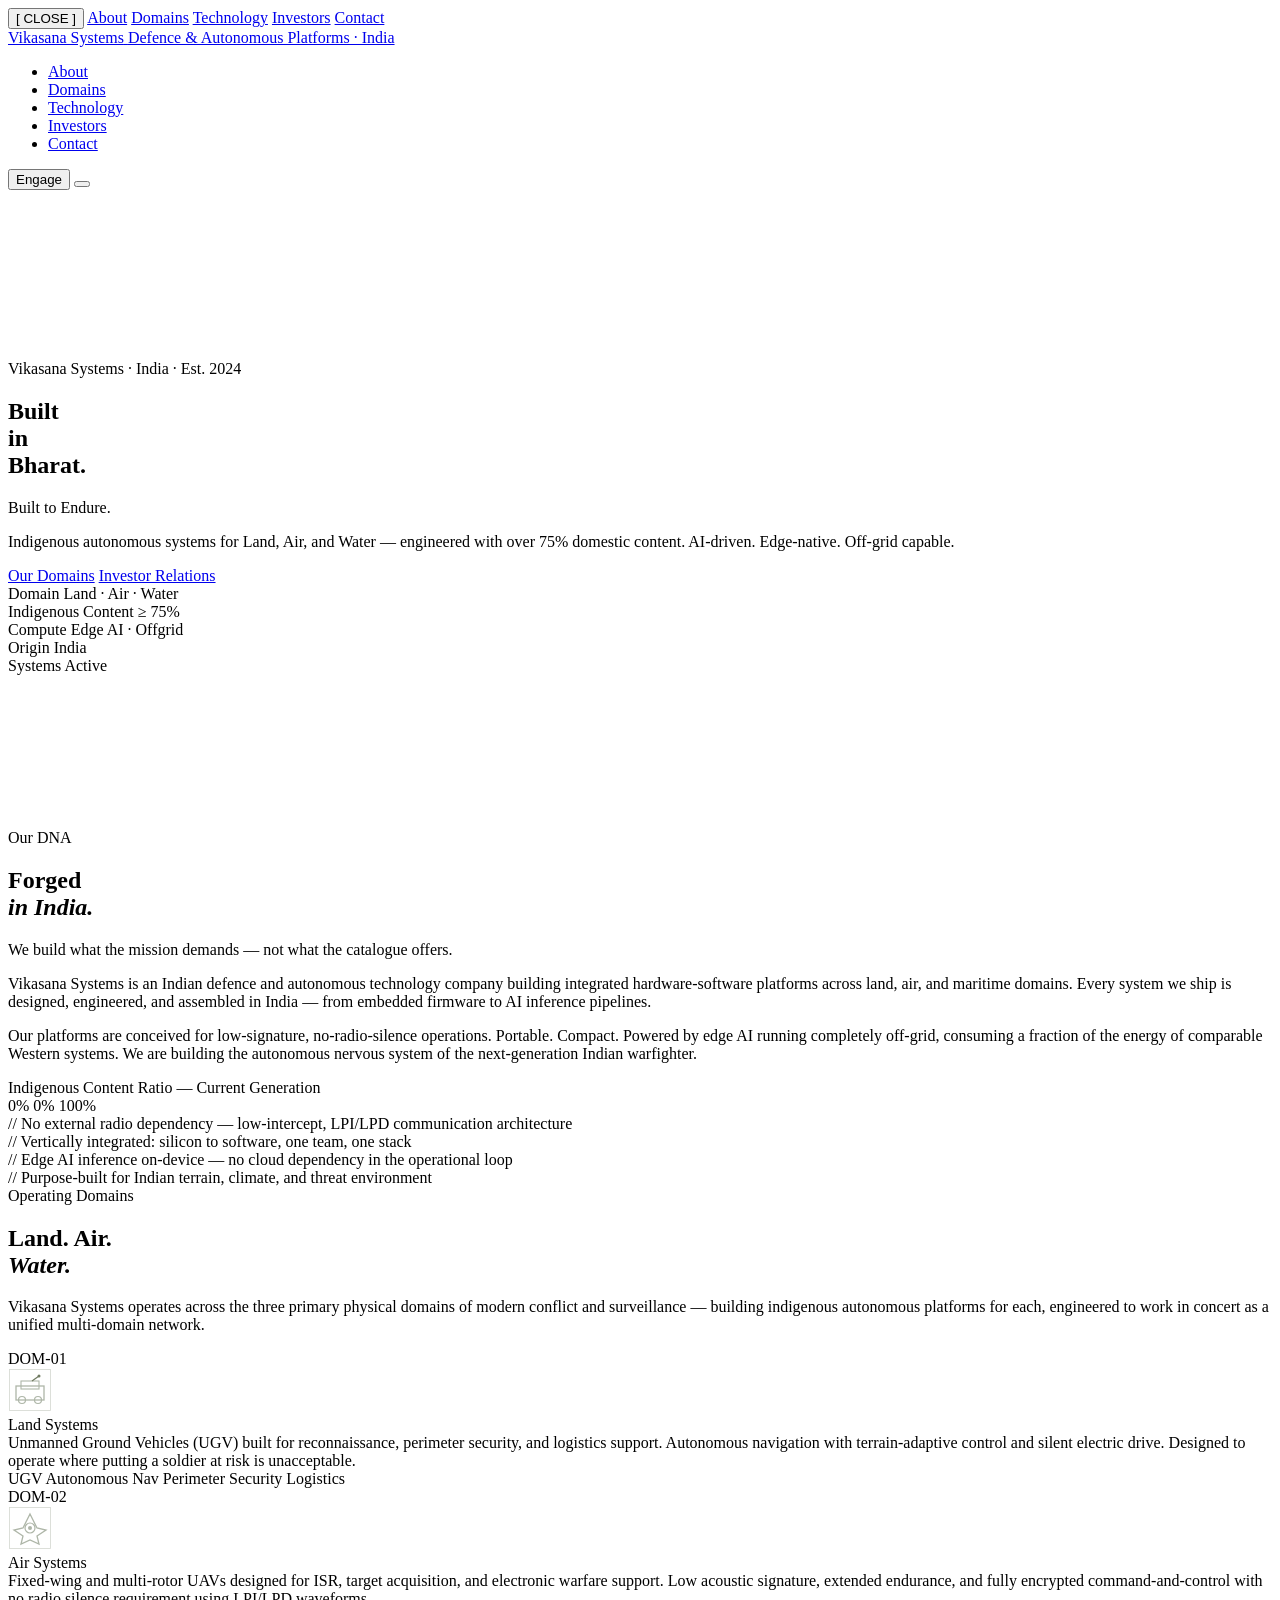
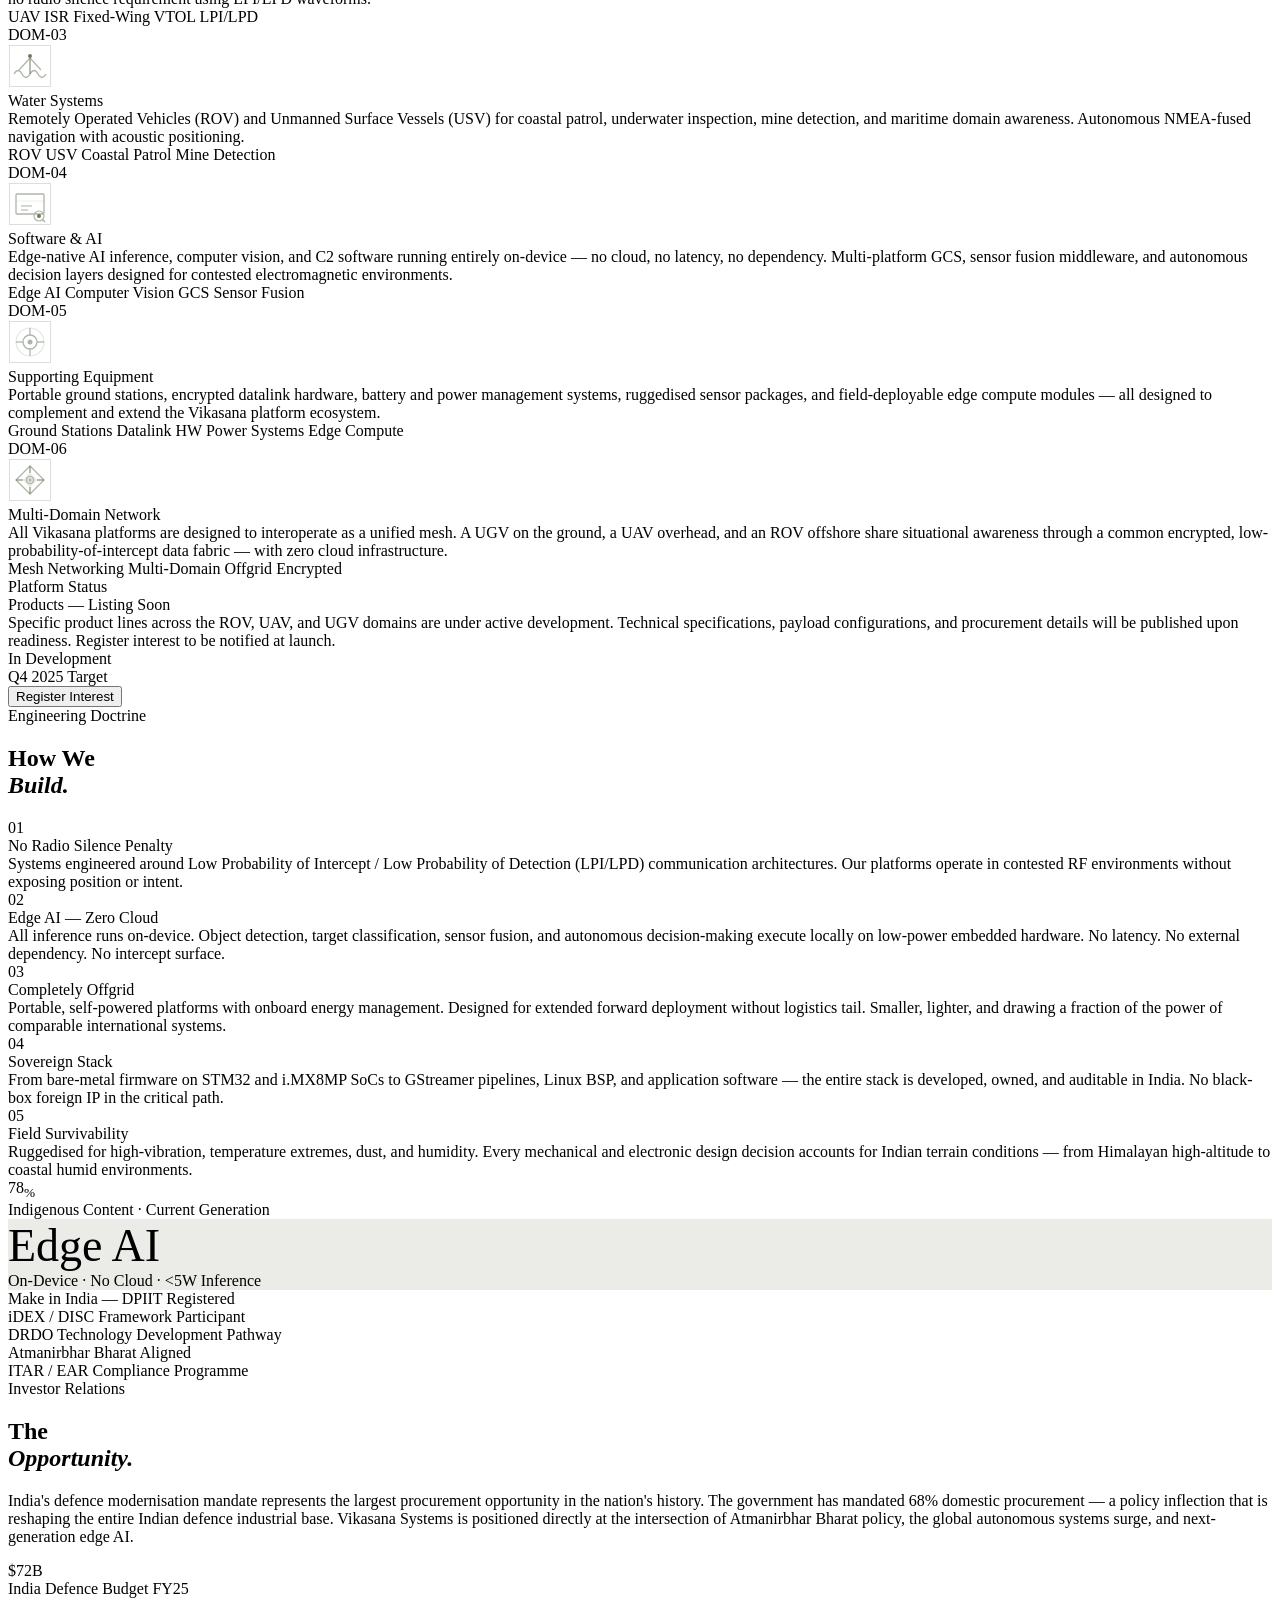
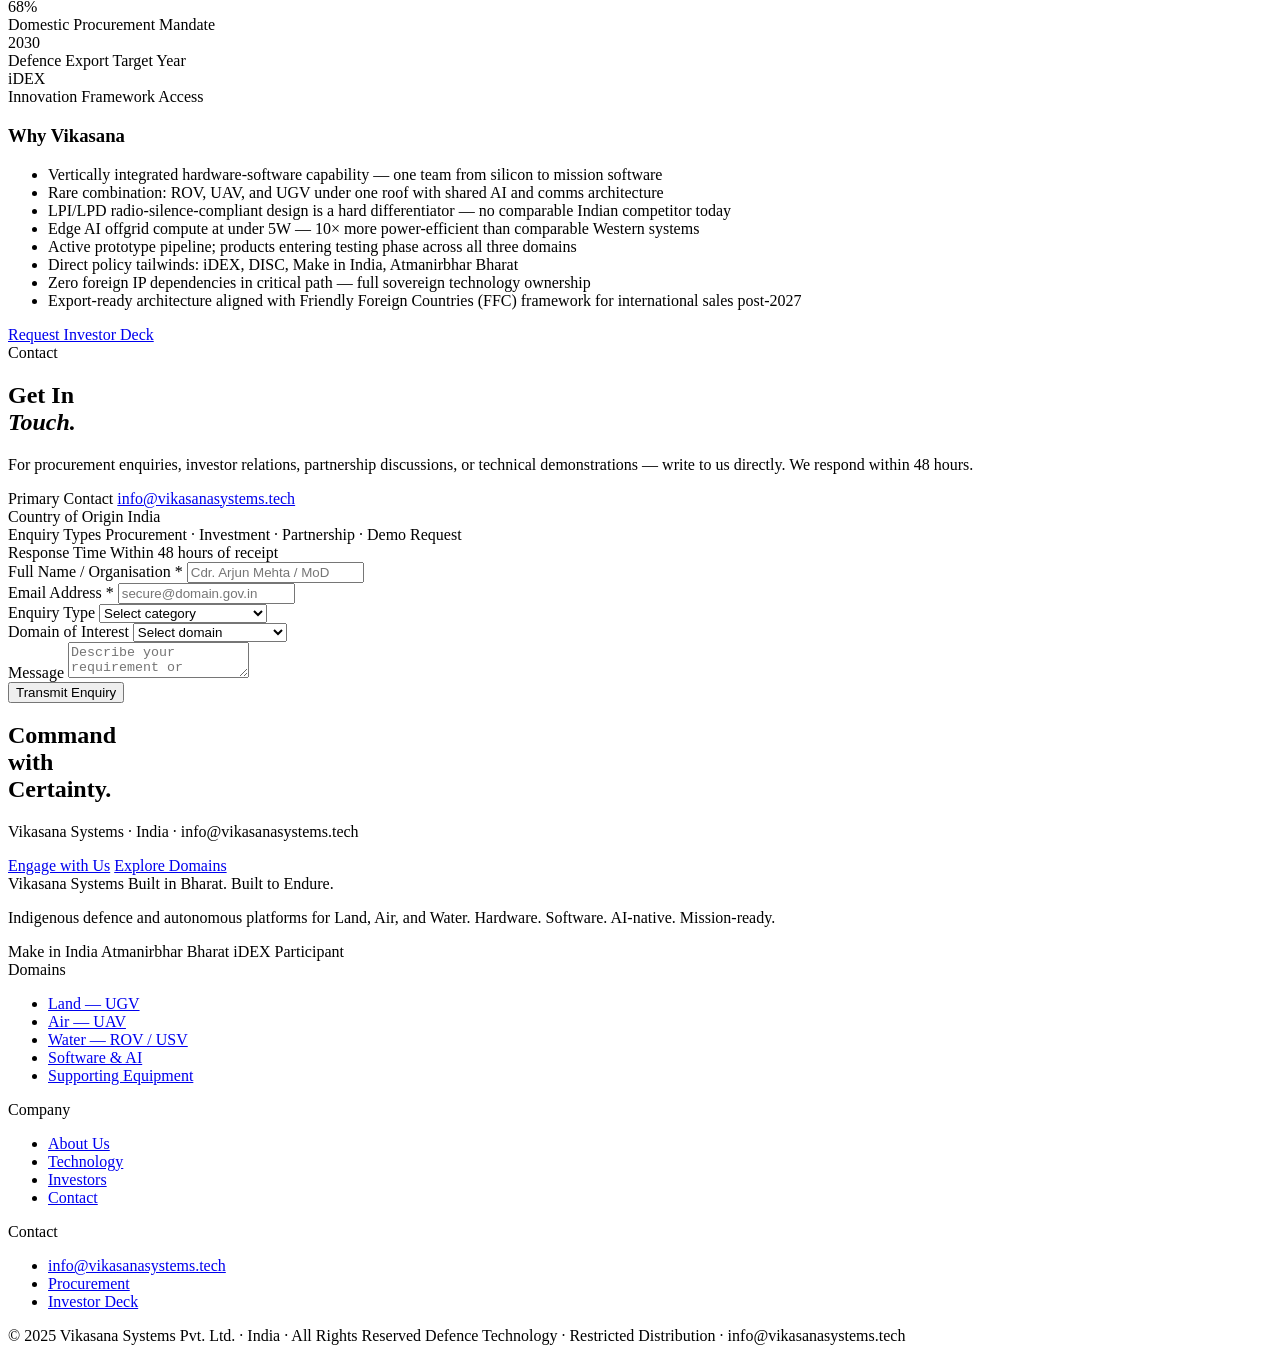
==== index.html @ 5c619c7e "Add files via upload" ====
<!DOCTYPE html>
<html lang="en">
<head>
  <meta charset="UTF-8">
  <meta name="viewport" content="width=device-width, initial-scale=1.0">
  <meta name="description" content="Vikasana Systems — Indigenous defence and autonomous platforms for Land, Air, and Water. ROV, UAV, UGV with edge AI computing. Built in Bharat.">
  <meta name="theme-color" content="#262924">
  <title>Vikasana Systems — Built in Bharat. Built to Endure.</title>

  <!-- FONTS -->
  <link rel="preconnect" href="https://fonts.googleapis.com">
  <link rel="preconnect" href="https://fonts.gstatic.com" crossorigin>
  <link href="https://fonts.googleapis.com/css2?family=Share+Tech+Mono&family=Bebas+Neue&family=Barlow+Condensed:wght@300;400;500;600;700;800&family=Barlow:wght@300;400;500&display=swap" rel="stylesheet">

  <!-- STYLES -->
  <link rel="stylesheet" href="css/style.css">
</head>
<body>

  <!-- ============================================================
       CURSOR ELEMENTS (hidden on touch devices via CSS)
  ============================================================ -->
  <div id="cur-ring" aria-hidden="true"></div>
  <div id="cur-dot"  aria-hidden="true"></div>
  <div id="cur-h"    aria-hidden="true"></div>
  <div id="cur-v"    aria-hidden="true"></div>

  <!-- ============================================================
       MOBILE NAV OVERLAY
  ============================================================ -->
  <nav id="mob-nav" aria-label="Mobile navigation" role="dialog" aria-modal="true">
    <button class="mob-close" id="nav-close" aria-label="Close menu">[ CLOSE ]</button>
    <a href="#about">About</a>
    <a href="#domains">Domains</a>
    <a href="#technology">Technology</a>
    <a href="#investors">Investors</a>
    <a href="#contact">Contact</a>
  </nav>

  <!-- ============================================================
       NAV
  ============================================================ -->
  <header id="nav" role="banner">
    <a href="#" class="nav-brand" aria-label="Vikasana Systems — Home">
      <div class="nav-brand-text">
        <span class="nav-brand-name">Vikasana Systems</span>
        <span class="nav-brand-sub">Defence &amp; Autonomous Platforms · India</span>
      </div>
    </a>

    <ul class="nav-links" role="list">
      <li><a href="#about">About</a></li>
      <li><a href="#domains">Domains</a></li>
      <li><a href="#technology">Technology</a></li>
      <li><a href="#investors">Investors</a></li>
      <li><a href="#contact">Contact</a></li>
    </ul>

    <button class="nav-cta"
      onclick="document.getElementById('contact').scrollIntoView({behavior:'smooth'})"
      aria-label="Engage with Vikasana Systems">
      Engage
    </button>

    <button class="nav-burger" id="nav-open" aria-label="Open menu" aria-expanded="false">
      <span></span>
      <span></span>
      <span></span>
    </button>
  </header>

  <!-- ============================================================
       HERO
  ============================================================ -->
  <section id="hero" aria-label="Hero">

    <!-- Background video: army.mp4 -->
    <div class="hero-video-wrap" aria-hidden="true">
      <video id="hero-vid" autoplay muted loop playsinline preload="none" poster="assets/img/hero-poster.jpg">
        <source src="assets/video/army.mp4" type="video/mp4">
      </video>
    </div>

    <div class="hero-grid" aria-hidden="true"></div>
    <div class="hero-scan" aria-hidden="true"></div>

    <!-- Corner reticles -->
    <div class="reticle tl" aria-hidden="true"></div>
    <div class="reticle tr" aria-hidden="true"></div>
    <div class="reticle bl" aria-hidden="true"></div>
    <div class="reticle br" aria-hidden="true"></div>

    <div class="hero-content">
      <p class="hero-eyebrow">Vikasana Systems · India · Est. 2024</p>
      <h1 class="hero-title">
        Built<br>
        <span class="ghost">in</span><br>
        <span class="accent">Bharat.</span>
      </h1>
      <p class="hero-tagline">Built to Endure.</p>
      <p class="hero-desc">
        Indigenous autonomous systems for Land, Air, and Water — engineered with over 75% domestic content.
        AI-driven. Edge-native. Off-grid capable.
      </p>
      <div class="hero-actions">
        <a href="#domains" class="btn-primary">Our Domains</a>
        <a href="#investors" class="btn-ghost">Investor Relations</a>
      </div>
    </div>

    <!-- Bottom data strip -->
    <div class="hero-strip" aria-hidden="true">
      <div class="strip-item">
        <span class="strip-item-label">Domain</span>
        <span class="strip-item-val">Land · Air · Water</span>
      </div>
      <div class="strip-item">
        <span class="strip-item-label">Indigenous Content</span>
        <span class="strip-item-val">&ge; 75%</span>
      </div>
      <div class="strip-item">
        <span class="strip-item-label">Compute</span>
        <span class="strip-item-val">Edge AI · Offgrid</span>
      </div>
      <div class="strip-item">
        <span class="strip-item-label">Origin</span>
        <span class="strip-item-val">India</span>
      </div>
      <div class="strip-live">
        <div class="live-dot"></div>
        Systems Active
      </div>
    </div>

  </section>

  <!-- ============================================================
       ABOUT
  ============================================================ -->
  <section id="about" aria-labelledby="about-heading">
    <div class="about-media reveal rd1">
      <video autoplay muted loop playsinline preload="none" poster="assets/img/about-poster.jpg">
        <source src="assets/video/theme1.mp4" type="video/mp4">
      </video>
      <div class="brkt tl" aria-hidden="true"></div>
      <div class="brkt tr" aria-hidden="true"></div>
      <div class="brkt bl" aria-hidden="true"></div>
      <div class="brkt br" aria-hidden="true"></div>
    </div>

    <div class="about-text-wrap">
      <div class="section-label reveal rd1">Our DNA</div>
      <h2 id="about-heading" class="section-title reveal rd2">
        Forged<br><em>in India.</em>
      </h2>

      <p class="about-lead reveal rd3">
        We build what the mission demands — not what the catalogue offers.
      </p>
      <p class="about-body reveal rd3">
        Vikasana Systems is an Indian defence and autonomous technology company building integrated hardware-software platforms across land, air, and maritime domains. Every system we ship is designed, engineered, and assembled in India — from embedded firmware to AI inference pipelines.
      </p>
      <p class="about-body reveal rd3">
        Our platforms are conceived for low-signature, no-radio-silence operations. Portable. Compact. Powered by edge AI running completely off-grid, consuming a fraction of the energy of comparable Western systems. We are building the autonomous nervous system of the next-generation Indian warfighter.
      </p>

      <div class="indigeny reveal rd4">
        <div class="indigeny-label">Indigenous Content Ratio — Current Generation</div>
        <div class="indigeny-track">
          <div class="indigeny-fill" id="indigeny-fill"></div>
        </div>
        <div class="indigeny-nums">
          <span>0%</span>
          <span class="hi" id="indigeny-pct">0%</span>
          <span>100%</span>
        </div>
      </div>

      <div class="keypoints reveal rd5">
        <div class="keypoint">
          <span class="kp-bullet">//</span>
          <span class="kp-text">No external radio dependency — low-intercept, LPI/LPD communication architecture</span>
        </div>
        <div class="keypoint">
          <span class="kp-bullet">//</span>
          <span class="kp-text">Vertically integrated: silicon to software, one team, one stack</span>
        </div>
        <div class="keypoint">
          <span class="kp-bullet">//</span>
          <span class="kp-text">Edge AI inference on-device — no cloud dependency in the operational loop</span>
        </div>
        <div class="keypoint">
          <span class="kp-bullet">//</span>
          <span class="kp-text">Purpose-built for Indian terrain, climate, and threat environment</span>
        </div>
      </div>
    </div>
  </section>

  <!-- ============================================================
       DOMAINS
  ============================================================ -->
  <section id="domains" aria-labelledby="domains-heading">

    <div class="domains-intro">
      <div class="section-label reveal">Operating Domains</div>
      <h2 id="domains-heading" class="section-title reveal rd1">
        Land. Air.<br><em>Water.</em>
      </h2>
      <p class="reveal rd2">
        Vikasana Systems operates across the three primary physical domains of modern conflict and surveillance — building indigenous autonomous platforms for each, engineered to work in concert as a unified multi-domain network.
      </p>
    </div>

    <div class="domain-grid">
      <!-- LAND -->
      <div class="domain-card reveal rd1">
        <div class="dc-num">DOM-01</div>
        <div class="dc-icon" aria-hidden="true">
          <svg width="44" height="44" viewBox="0 0 44 44" fill="none">
            <rect x="1.5" y="1.5" width="41" height="41" stroke="#6F7A60" stroke-width="0.8" opacity="0.3"/>
            <rect x="8" y="18" width="28" height="14" fill="none" stroke="#AEB6A8" stroke-width="1.3"/>
            <rect x="13" y="13" width="18" height="8" fill="none" stroke="#AEB6A8" stroke-width="1.1"/>
            <circle cx="14" cy="32" r="3.5" fill="none" stroke="#AEB6A8" stroke-width="1.2"/>
            <circle cx="30" cy="32" r="3.5" fill="none" stroke="#AEB6A8" stroke-width="1.2"/>
            <line x1="24" y1="13" x2="31" y2="8" stroke="#6F7A60" stroke-width="1.2"/>
            <circle cx="31" cy="8" r="1.5" fill="#6F7A60"/>
          </svg>
        </div>
        <div class="dc-title">Land Systems</div>
        <div class="dc-desc">
          Unmanned Ground Vehicles (UGV) built for reconnaissance, perimeter security, and logistics support. Autonomous navigation with terrain-adaptive control and silent electric drive. Designed to operate where putting a soldier at risk is unacceptable.
        </div>
        <div class="dc-tags">
          <span class="dc-tag">UGV</span>
          <span class="dc-tag">Autonomous Nav</span>
          <span class="dc-tag">Perimeter Security</span>
          <span class="dc-tag">Logistics</span>
        </div>
      </div>

      <!-- AIR -->
      <div class="domain-card reveal rd2">
        <div class="dc-num">DOM-02</div>
        <div class="dc-icon" aria-hidden="true">
          <svg width="44" height="44" viewBox="0 0 44 44" fill="none">
            <rect x="1.5" y="1.5" width="41" height="41" stroke="#6F7A60" stroke-width="0.8" opacity="0.3"/>
            <path d="M22 8 L29 22 L38 24 L29 30 L31 38 L22 34 L13 38 L15 30 L6 24 L15 22 Z" fill="none" stroke="#AEB6A8" stroke-width="1.3"/>
            <circle cx="22" cy="22" r="5" fill="none" stroke="#AEB6A8" stroke-width="1.2"/>
            <circle cx="22" cy="22" r="2" fill="#AEB6A8"/>
          </svg>
        </div>
        <div class="dc-title">Air Systems</div>
        <div class="dc-desc">
          Fixed-wing and multi-rotor UAVs designed for ISR, target acquisition, and electronic warfare support. Low acoustic signature, extended endurance, and fully encrypted command-and-control with no radio silence requirement using LPI/LPD waveforms.
        </div>
        <div class="dc-tags">
          <span class="dc-tag">UAV</span>
          <span class="dc-tag">ISR</span>
          <span class="dc-tag">Fixed-Wing</span>
          <span class="dc-tag">VTOL</span>
          <span class="dc-tag">LPI/LPD</span>
        </div>
      </div>

      <!-- WATER -->
      <div class="domain-card reveal rd3">
        <div class="dc-num">DOM-03</div>
        <div class="dc-icon" aria-hidden="true">
          <svg width="44" height="44" viewBox="0 0 44 44" fill="none">
            <rect x="1.5" y="1.5" width="41" height="41" stroke="#6F7A60" stroke-width="0.8" opacity="0.3"/>
            <path d="M6 30 Q10 23 14 30 Q18 37 22 30 Q26 23 30 30 Q34 37 38 30" fill="none" stroke="#AEB6A8" stroke-width="1.3"/>
            <path d="M11 26 L22 14 L33 26" fill="none" stroke="#AEB6A8" stroke-width="1.2"/>
            <line x1="22" y1="14" x2="22" y2="30" stroke="#6F7A60" stroke-width="1"/>
            <circle cx="22" cy="12" r="2" fill="#6F7A60"/>
          </svg>
        </div>
        <div class="dc-title">Water Systems</div>
        <div class="dc-desc">
          Remotely Operated Vehicles (ROV) and Unmanned Surface Vessels (USV) for coastal patrol, underwater inspection, mine detection, and maritime domain awareness. Autonomous NMEA-fused navigation with acoustic positioning.
        </div>
        <div class="dc-tags">
          <span class="dc-tag">ROV</span>
          <span class="dc-tag">USV</span>
          <span class="dc-tag">Coastal Patrol</span>
          <span class="dc-tag">Mine Detection</span>
        </div>
      </div>

      <!-- SOFTWARE / AI -->
      <div class="domain-card reveal rd4">
        <div class="dc-num">DOM-04</div>
        <div class="dc-icon" aria-hidden="true">
          <svg width="44" height="44" viewBox="0 0 44 44" fill="none">
            <rect x="1.5" y="1.5" width="41" height="41" stroke="#6F7A60" stroke-width="0.8" opacity="0.3"/>
            <rect x="8" y="12" width="28" height="20" rx="1" fill="none" stroke="#AEB6A8" stroke-width="1.3"/>
            <line x1="8" y1="19" x2="36" y2="19" stroke="#AEB6A8" stroke-width="0.8" opacity="0.3"/>
            <line x1="13" y1="24" x2="24" y2="24" stroke="#AEB6A8" stroke-width="1.1"/>
            <line x1="13" y1="28" x2="20" y2="28" stroke="#AEB6A8" stroke-width="1.1"/>
            <circle cx="31" cy="34" r="5" fill="none" stroke="#AEB6A8" stroke-width="1.2"/>
            <line x1="34.5" y1="37.5" x2="37" y2="40" stroke="#AEB6A8" stroke-width="1.6"/>
            <circle cx="31" cy="34" r="2" fill="#6F7A60"/>
          </svg>
        </div>
        <div class="dc-title">Software &amp; AI</div>
        <div class="dc-desc">
          Edge-native AI inference, computer vision, and C2 software running entirely on-device — no cloud, no latency, no dependency. Multi-platform GCS, sensor fusion middleware, and autonomous decision layers designed for contested electromagnetic environments.
        </div>
        <div class="dc-tags">
          <span class="dc-tag">Edge AI</span>
          <span class="dc-tag">Computer Vision</span>
          <span class="dc-tag">GCS</span>
          <span class="dc-tag">Sensor Fusion</span>
        </div>
      </div>

      <!-- SUPPORTING EQUIPMENT -->
      <div class="domain-card reveal rd1">
        <div class="dc-num">DOM-05</div>
        <div class="dc-icon" aria-hidden="true">
          <svg width="44" height="44" viewBox="0 0 44 44" fill="none">
            <rect x="1.5" y="1.5" width="41" height="41" stroke="#6F7A60" stroke-width="0.8" opacity="0.3"/>
            <circle cx="22" cy="22" r="14" fill="none" stroke="#AEB6A8" stroke-width="1.2" opacity="0.35"/>
            <circle cx="22" cy="22" r="7" fill="none" stroke="#AEB6A8" stroke-width="1.3"/>
            <line x1="22" y1="8" x2="22" y2="15" stroke="#AEB6A8" stroke-width="1.3"/>
            <line x1="22" y1="29" x2="22" y2="36" stroke="#AEB6A8" stroke-width="1.3"/>
            <line x1="8" y1="22" x2="15" y2="22" stroke="#AEB6A8" stroke-width="1.3"/>
            <line x1="29" y1="22" x2="36" y2="22" stroke="#AEB6A8" stroke-width="1.3"/>
            <circle cx="22" cy="22" r="2.5" fill="#AEB6A8"/>
          </svg>
        </div>
        <div class="dc-title">Supporting Equipment</div>
        <div class="dc-desc">
          Portable ground stations, encrypted datalink hardware, battery and power management systems, ruggedised sensor packages, and field-deployable edge compute modules — all designed to complement and extend the Vikasana platform ecosystem.
        </div>
        <div class="dc-tags">
          <span class="dc-tag">Ground Stations</span>
          <span class="dc-tag">Datalink HW</span>
          <span class="dc-tag">Power Systems</span>
          <span class="dc-tag">Edge Compute</span>
        </div>
      </div>

      <!-- MULTI-DOMAIN -->
      <div class="domain-card reveal rd2">
        <div class="dc-num">DOM-06</div>
        <div class="dc-icon" aria-hidden="true">
          <svg width="44" height="44" viewBox="0 0 44 44" fill="none">
            <rect x="1.5" y="1.5" width="41" height="41" stroke="#6F7A60" stroke-width="0.8" opacity="0.3"/>
            <polygon points="22,8 36,22 22,36 8,22" fill="none" stroke="#AEB6A8" stroke-width="1.3"/>
            <polygon points="22,15 29,22 22,29 15,22" fill="rgba(111,122,96,0.18)"/>
            <circle cx="22" cy="22" r="3.5" fill="none" stroke="#AEB6A8" stroke-width="1.2"/>
            <circle cx="22" cy="22" r="1.5" fill="#AEB6A8"/>
            <line x1="22" y1="8"  x2="22" y2="15" stroke="#6F7A60" stroke-width="1"/>
            <line x1="22" y1="29" x2="22" y2="36" stroke="#6F7A60" stroke-width="1"/>
            <line x1="8"  y1="22" x2="15" y2="22" stroke="#6F7A60" stroke-width="1"/>
            <line x1="29" y1="22" x2="36" y2="22" stroke="#6F7A60" stroke-width="1"/>
          </svg>
        </div>
        <div class="dc-title">Multi-Domain Network</div>
        <div class="dc-desc">
          All Vikasana platforms are designed to interoperate as a unified mesh. A UGV on the ground, a UAV overhead, and an ROV offshore share situational awareness through a common encrypted, low-probability-of-intercept data fabric — with zero cloud infrastructure.
        </div>
        <div class="dc-tags">
          <span class="dc-tag">Mesh Networking</span>
          <span class="dc-tag">Multi-Domain</span>
          <span class="dc-tag">Offgrid</span>
          <span class="dc-tag">Encrypted</span>
        </div>
      </div>
    </div>

    <!-- Products Coming Soon -->
    <div class="products-soon reveal">
      <div class="ps-left">
        <div class="ps-tag">Platform Status</div>
        <div class="ps-title">Products — Listing Soon</div>
        <div class="ps-desc">
          Specific product lines across the ROV, UAV, and UGV domains are under active development. Technical specifications, payload configurations, and procurement details will be published upon readiness. Register interest to be notified at launch.
        </div>
      </div>
      <div class="ps-right">
        <div class="ps-badge">In Development</div>
        <div class="ps-badge">Q4 2025 Target</div>
        <button class="ps-notify" id="notify-btn">Register Interest</button>
      </div>
    </div>

  </section>

  <!-- ============================================================
       TECHNOLOGY
  ============================================================ -->
  <section id="technology" aria-labelledby="tech-heading">

    <div class="domains-intro">
      <div class="section-label reveal">Engineering Doctrine</div>
      <h2 id="tech-heading" class="section-title reveal rd1">
        How We<br><em>Build.</em>
      </h2>
    </div>

    <div class="tech-layout">
      <div class="tech-pillars reveal rd2">
        <div class="tech-pillar">
          <div class="tp-num">01</div>
          <div>
            <div class="tp-title">No Radio Silence Penalty</div>
            <div class="tp-desc">Systems engineered around Low Probability of Intercept / Low Probability of Detection (LPI/LPD) communication architectures. Our platforms operate in contested RF environments without exposing position or intent.</div>
          </div>
        </div>
        <div class="tech-pillar">
          <div class="tp-num">02</div>
          <div>
            <div class="tp-title">Edge AI — Zero Cloud</div>
            <div class="tp-desc">All inference runs on-device. Object detection, target classification, sensor fusion, and autonomous decision-making execute locally on low-power embedded hardware. No latency. No external dependency. No intercept surface.</div>
          </div>
        </div>
        <div class="tech-pillar">
          <div class="tp-num">03</div>
          <div>
            <div class="tp-title">Completely Offgrid</div>
            <div class="tp-desc">Portable, self-powered platforms with onboard energy management. Designed for extended forward deployment without logistics tail. Smaller, lighter, and drawing a fraction of the power of comparable international systems.</div>
          </div>
        </div>
        <div class="tech-pillar">
          <div class="tp-num">04</div>
          <div>
            <div class="tp-title">Sovereign Stack</div>
            <div class="tp-desc">From bare-metal firmware on STM32 and i.MX8MP SoCs to GStreamer pipelines, Linux BSP, and application software — the entire stack is developed, owned, and auditable in India. No black-box foreign IP in the critical path.</div>
          </div>
        </div>
        <div class="tech-pillar">
          <div class="tp-num">05</div>
          <div>
            <div class="tp-title">Field Survivability</div>
            <div class="tp-desc">Ruggedised for high-vibration, temperature extremes, dust, and humidity. Every mechanical and electronic design decision accounts for Indian terrain conditions — from Himalayan high-altitude to coastal humid environments.</div>
          </div>
        </div>
      </div>

      <div class="tech-right reveal rd3">
        <div class="stat-big-block">
          <div class="sbb-val">78<sub>%</sub></div>
          <div class="sbb-label">Indigenous Content · Current Generation</div>
        </div>
        <div class="stat-big-block" style="background: rgba(60,69,32,0.1); border-color: rgba(174,182,168,0.1);">
          <div class="sbb-val" style="font-size: 46px; color: var(--mid);">Edge AI</div>
          <div class="sbb-label">On-Device · No Cloud · &lt;5W Inference</div>
        </div>
        <div class="cert-stack">
          <div class="cert-row">
            <div class="cert-dot"></div>
            <span class="cert-text">Make in India — DPIIT Registered</span>
          </div>
          <div class="cert-row">
            <div class="cert-dot"></div>
            <span class="cert-text">iDEX / DISC Framework Participant</span>
          </div>
          <div class="cert-row">
            <div class="cert-dot"></div>
            <span class="cert-text">DRDO Technology Development Pathway</span>
          </div>
          <div class="cert-row">
            <div class="cert-dot"></div>
            <span class="cert-text">Atmanirbhar Bharat Aligned</span>
          </div>
          <div class="cert-row">
            <div class="cert-dot"></div>
            <span class="cert-text">ITAR / EAR Compliance Programme</span>
          </div>
        </div>
      </div>
    </div>

  </section>

  <!-- ============================================================
       INVESTORS
  ============================================================ -->
  <section id="investors" aria-labelledby="inv-heading">

    <div class="inv-layout">
      <div class="inv-left">
        <div class="section-label reveal">Investor Relations</div>
        <h2 id="inv-heading" class="section-title reveal rd1">
          The<br><em>Opportunity.</em>
        </h2>
        <p class="inv-left-text reveal rd2">
          India's defence modernisation mandate represents the largest procurement opportunity in the nation's history. The government has mandated 68% domestic procurement — a policy inflection that is reshaping the entire Indian defence industrial base. Vikasana Systems is positioned directly at the intersection of Atmanirbhar Bharat policy, the global autonomous systems surge, and next-generation edge AI.
        </p>
        <div class="metrics-grid reveal rd3">
          <div class="metric-cell">
            <div class="metric-val">$72B</div>
            <div class="metric-label">India Defence Budget FY25</div>
          </div>
          <div class="metric-cell">
            <div class="metric-val">68%</div>
            <div class="metric-label">Domestic Procurement Mandate</div>
          </div>
          <div class="metric-cell">
            <div class="metric-val">2030</div>
            <div class="metric-label">Defence Export Target Year</div>
          </div>
          <div class="metric-cell">
            <div class="metric-val">iDEX</div>
            <div class="metric-label">Innovation Framework Access</div>
          </div>
        </div>
      </div>

      <div class="inv-panel reveal rd2">
        <h3>Why Vikasana</h3>
        <ul class="why-list">
          <li>Vertically integrated hardware-software capability — one team from silicon to mission software</li>
          <li>Rare combination: ROV, UAV, and UGV under one roof with shared AI and comms architecture</li>
          <li>LPI/LPD radio-silence-compliant design is a hard differentiator — no comparable Indian competitor today</li>
          <li>Edge AI offgrid compute at under 5W — 10× more power-efficient than comparable Western systems</li>
          <li>Active prototype pipeline; products entering testing phase across all three domains</li>
          <li>Direct policy tailwinds: iDEX, DISC, Make in India, Atmanirbhar Bharat</li>
          <li>Zero foreign IP dependencies in critical path — full sovereign technology ownership</li>
          <li>Export-ready architecture aligned with Friendly Foreign Countries (FFC) framework for international sales post-2027</li>
        </ul>
        <a href="#contact" class="btn-primary">Request Investor Deck</a>
      </div>
    </div>

  </section>

  <!-- ============================================================
       CONTACT
  ============================================================ -->
  <section id="contact" aria-labelledby="contact-heading">

    <div class="contact-layout">
      <div class="contact-info">
        <div class="section-label reveal">Contact</div>
        <h2 id="contact-heading" class="section-title reveal rd1">
          Get In<br><em>Touch.</em>
        </h2>
        <p class="contact-lead reveal rd2">
          For procurement enquiries, investor relations, partnership discussions, or technical demonstrations — write to us directly. We respond within 48 hours.
        </p>

        <div class="contact-details reveal rd3">
          <div class="c-item">
            <span class="c-label">Primary Contact</span>
            <span class="c-val"><a href="mailto:info@vikasanasystems.tech">info@vikasanasystems.tech</a></span>
          </div>
          <div class="c-item">
            <span class="c-label">Country of Origin</span>
            <span class="c-val">India</span>
          </div>
          <div class="c-item">
            <span class="c-label">Enquiry Types</span>
            <span class="c-note">Procurement · Investment · Partnership · Demo Request</span>
          </div>
          <div class="c-item">
            <span class="c-label">Response Time</span>
            <span class="c-note">Within 48 hours of receipt</span>
          </div>
        </div>
      </div>

      <div class="reveal rd2">
        <div class="contact-form-wrap">
          <div class="cf-row">
            <div class="cf-field">
              <label class="cf-label" for="f-name">Full Name / Organisation *</label>
              <input class="cf-input" id="f-name" type="text" placeholder="Cdr. Arjun Mehta / MoD" autocomplete="name">
            </div>
            <div class="cf-field">
              <label class="cf-label" for="f-email">Email Address *</label>
              <input class="cf-input" id="f-email" type="email" placeholder="secure@domain.gov.in" autocomplete="email">
            </div>
          </div>
          <div class="cf-row">
            <div class="cf-field">
              <label class="cf-label" for="f-type">Enquiry Type</label>
              <select class="cf-select" id="f-type">
                <option value="" disabled selected>Select category</option>
                <option>Procurement Enquiry</option>
                <option>Investor Relations</option>
                <option>Technical Demonstration</option>
                <option>Partnership / Integration</option>
                <option>R&amp;D Collaboration</option>
                <option>Product Notification</option>
                <option>Other</option>
              </select>
            </div>
            <div class="cf-field">
              <label class="cf-label" for="f-domain">Domain of Interest</label>
              <select class="cf-select" id="f-domain">
                <option value="" disabled selected>Select domain</option>
                <option>Land — UGV</option>
                <option>Air — UAV</option>
                <option>Water — ROV / USV</option>
                <option>Software &amp; AI</option>
                <option>Supporting Equipment</option>
                <option>Full Portfolio</option>
              </select>
            </div>
          </div>
          <div class="cf-field">
            <label class="cf-label" for="f-msg">Message</label>
            <textarea class="cf-textarea" id="f-msg" placeholder="Describe your requirement or enquiry in brief..."></textarea>
          </div>
          <div class="cf-submit">
            <button type="button" id="form-submit">Transmit Enquiry</button>
          </div>
        </div>
      </div>
    </div>

  </section>

  <!-- ============================================================
       CTA BAND
  ============================================================ -->
  <section id="cta" aria-label="Call to action">
    <h2 class="cta-title reveal">
      Command<br>
      <span>with</span><br>
      Certainty.
    </h2>
    <p class="cta-sub reveal rd1">Vikasana Systems · India · info@vikasanasystems.tech</p>
    <div class="cta-actions reveal rd2">
      <a href="#contact" class="btn-primary">Engage with Us</a>
      <a href="#domains" class="btn-ghost">Explore Domains</a>
    </div>
  </section>

  <!-- ============================================================
       FOOTER
  ============================================================ -->
  <footer id="footer" role="contentinfo">
    <div class="footer-main">
      <div class="footer-brand">
        <div class="nav-brand-text">
          <span class="nav-brand-name">Vikasana Systems</span>
          <span class="nav-brand-sub">Built in Bharat. Built to Endure.</span>
        </div>
        <p class="footer-brand-text">
          Indigenous defence and autonomous platforms for Land, Air, and Water. Hardware. Software. AI-native. Mission-ready.
        </p>
        <div class="footer-badges">
          <span class="fb-badge">Make in India</span>
          <span class="fb-badge">Atmanirbhar Bharat</span>
          <span class="fb-badge">iDEX Participant</span>
        </div>
      </div>

      <div>
        <div class="footer-col-title">Domains</div>
        <ul class="footer-col-links" role="list">
          <li><a href="#domains">Land — UGV</a></li>
          <li><a href="#domains">Air — UAV</a></li>
          <li><a href="#domains">Water — ROV / USV</a></li>
          <li><a href="#domains">Software &amp; AI</a></li>
          <li><a href="#domains">Supporting Equipment</a></li>
        </ul>
      </div>

      <div>
        <div class="footer-col-title">Company</div>
        <ul class="footer-col-links" role="list">
          <li><a href="#about">About Us</a></li>
          <li><a href="#technology">Technology</a></li>
          <li><a href="#investors">Investors</a></li>
          <li><a href="#contact">Contact</a></li>
        </ul>
      </div>

      <div>
        <div class="footer-col-title">Contact</div>
        <ul class="footer-col-links" role="list">
          <li><a href="mailto:info@vikasanasystems.tech">info@vikasanasystems.tech</a></li>
          <li><a href="#contact">Procurement</a></li>
          <li><a href="#investors">Investor Deck</a></li>
        </ul>
      </div>
    </div>

    <div class="footer-bottom">
      <span class="footer-copy">
        &copy; 2025 Vikasana Systems Pvt. Ltd. · India · All Rights Reserved
      </span>
      <span class="footer-legal">
        Defence Technology · Restricted Distribution · info@vikasanasystems.tech
      </span>
    </div>
  </footer>

  <!-- SCRIPTS -->
  <script src="js/main.js"></script>

</body>
</html>
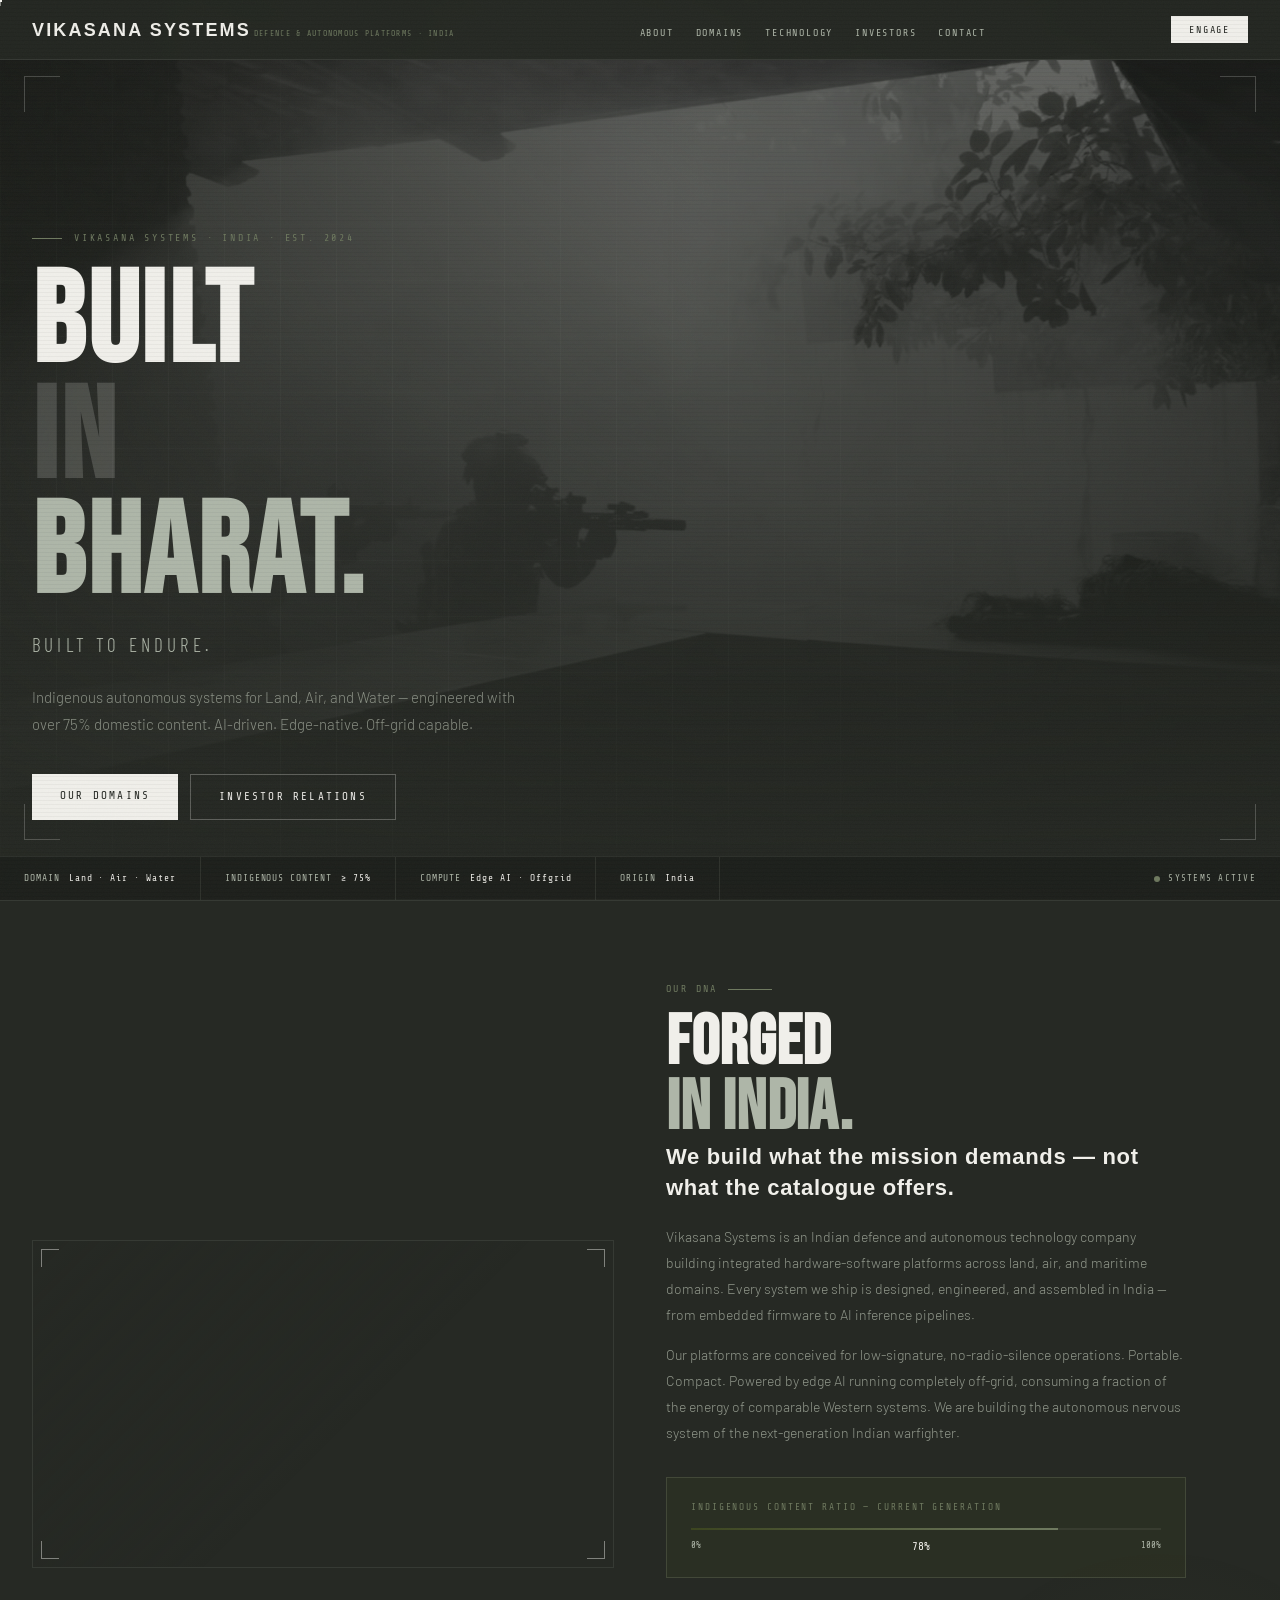
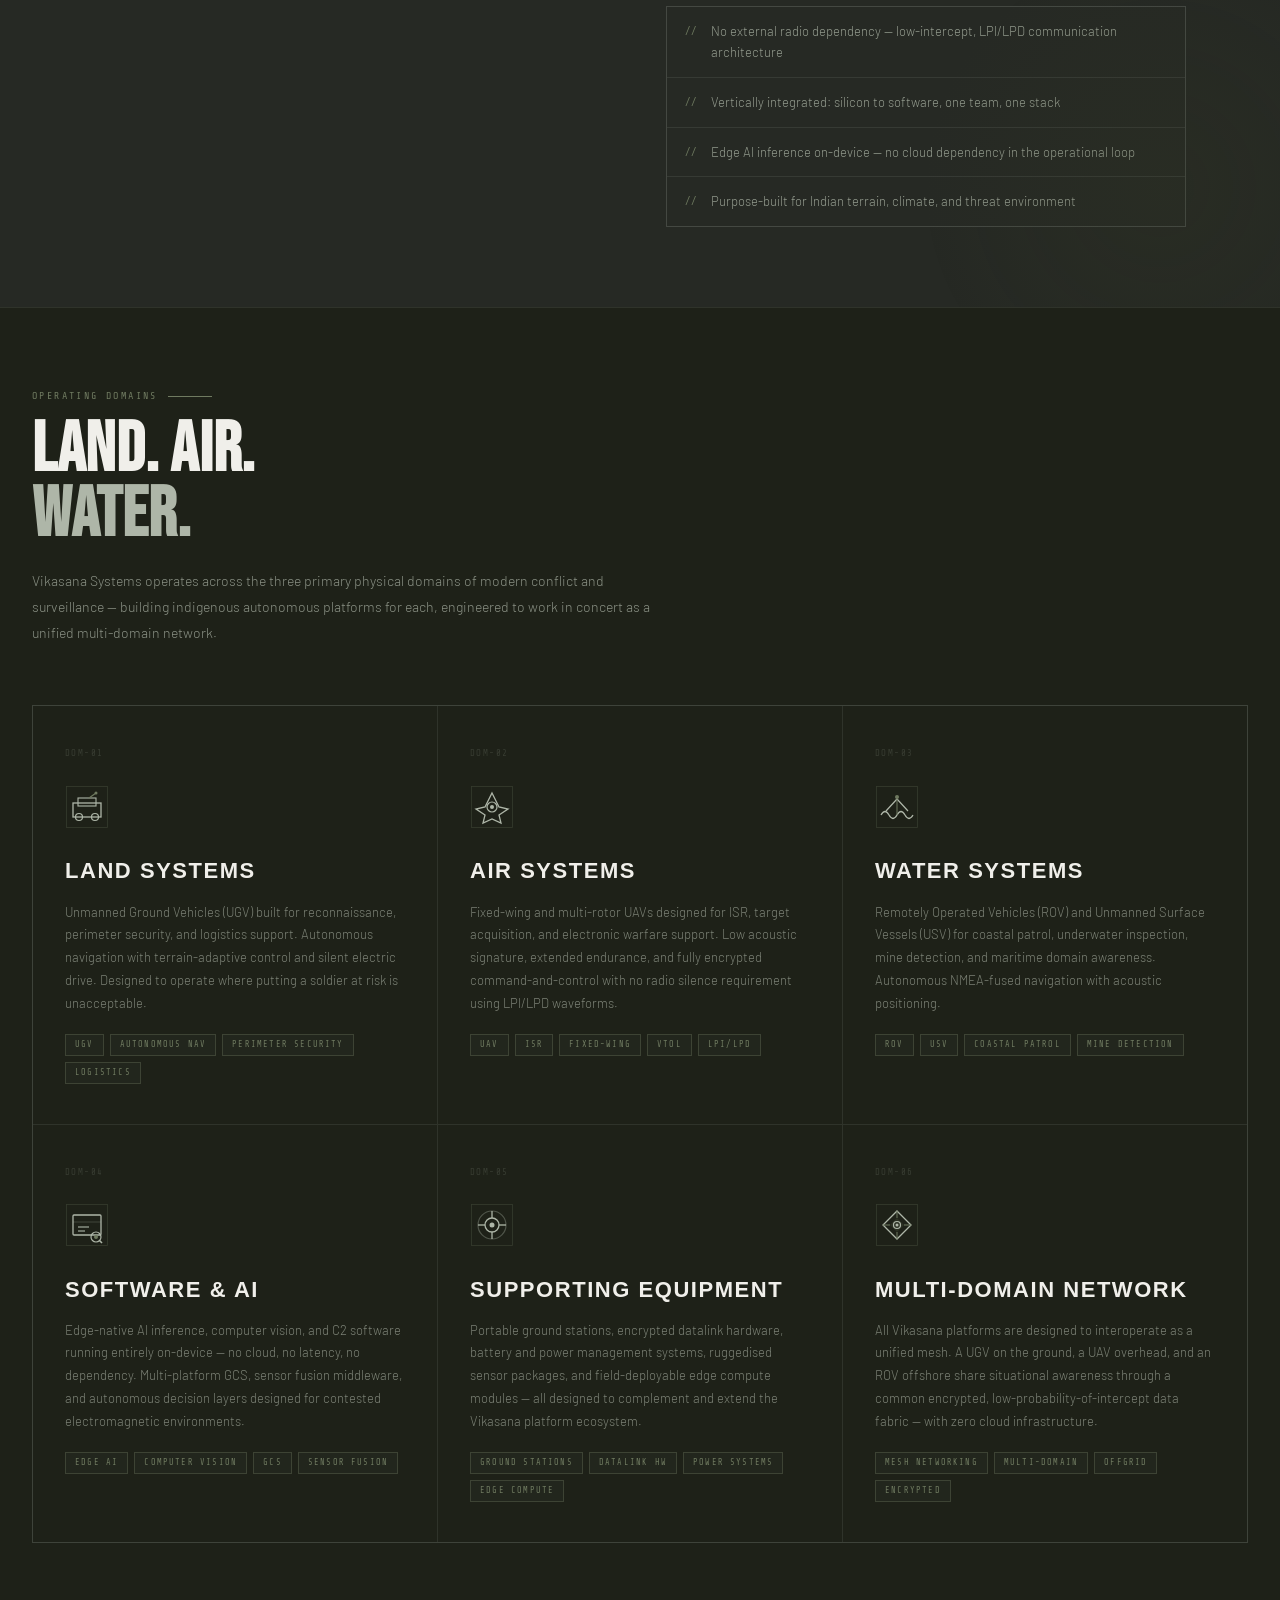
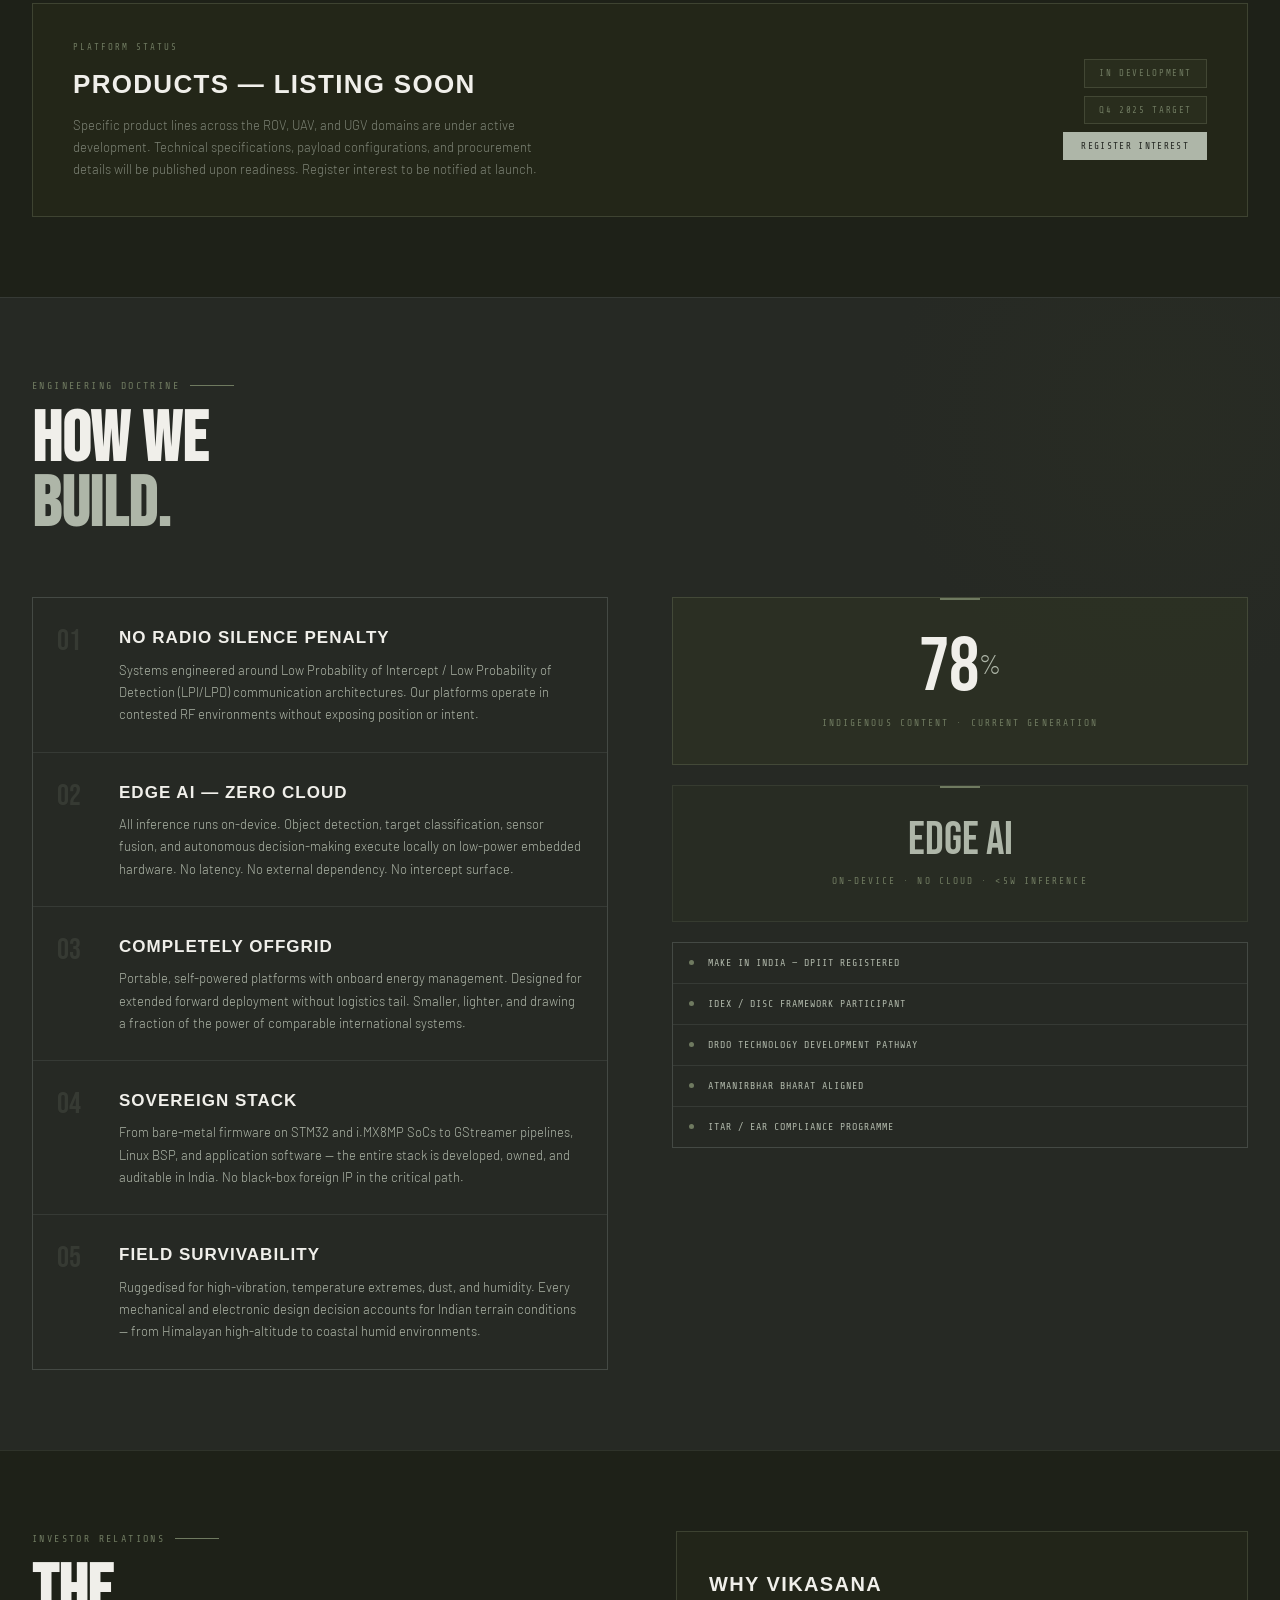
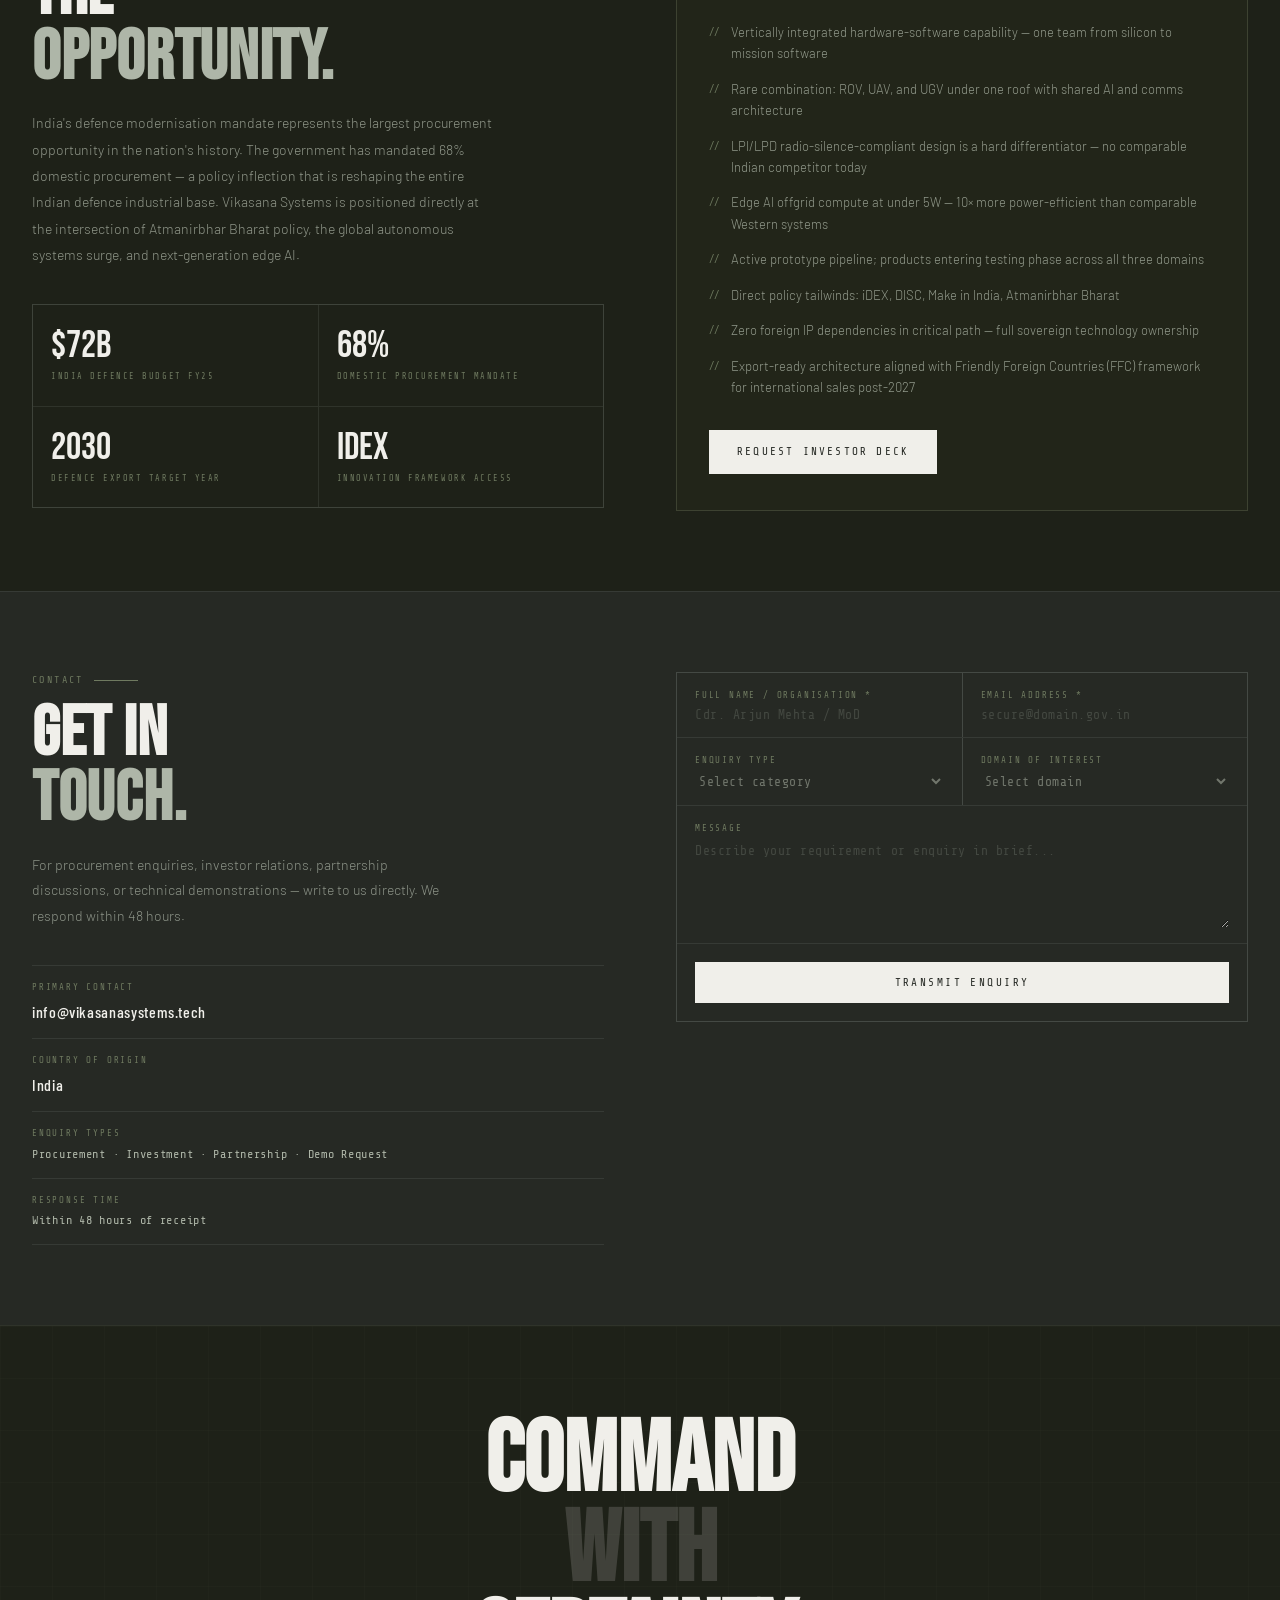
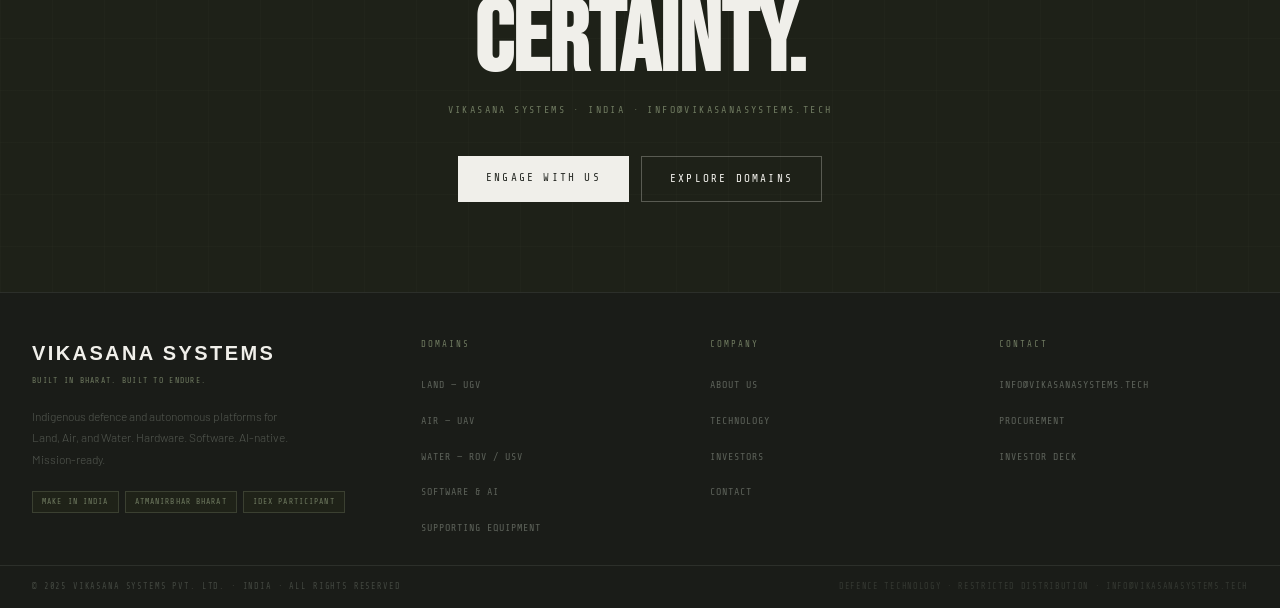
==== commit 824cc308: "Update index.html" ====
--- a/index.html
+++ b/index.html
@@ -74,10 +74,10 @@
   ============================================================ -->
   <section id="hero" aria-label="Hero">
 
-    <!-- Background video: army.mp4 -->
+    <!-- Background video: army.webm -->
     <div class="hero-video-wrap" aria-hidden="true">
       <video id="hero-vid" autoplay muted loop playsinline preload="none" poster="assets/img/hero-poster.jpg">
-        <source src="assets/video/army.mp4" type="video/mp4">
+        <source src="assets/video/army.webm" type="video/webm">
       </video>
     </div>
 
@@ -140,7 +140,7 @@
   <section id="about" aria-labelledby="about-heading">
     <div class="about-media reveal rd1">
       <video autoplay muted loop playsinline preload="none" poster="assets/img/about-poster.jpg">
-        <source src="assets/video/theme1.mp4" type="video/mp4">
+        <source src="assets/video/theme1.webm" type="video/webm">
       </video>
       <div class="brkt tl" aria-hidden="true"></div>
       <div class="brkt tr" aria-hidden="true"></div>
@@ -695,4 +695,4 @@
   <script src="js/main.js"></script>
 
 </body>
-</html>+</html>
--- a/css/style.css
+++ b/css/style.css
@@ -0,0 +1,1441 @@
+/* ============================================================
+   VIKASANA SYSTEMS — style.css
+   Palette: #262924 #F0EFEA #AEB6A8 #6F7A60 #3C4520
+   ============================================================ */
+
+*, *::before, *::after {
+  box-sizing: border-box;
+  margin: 0;
+  padding: 0;
+}
+
+:root {
+  --bg:           #262924;
+  --bg-deep:      #1a1c18;
+  --bg-panel:     #1e2118;
+  --bg-card:      #212419;
+  --off-white:    #F0EFEA;
+  --mid:          #AEB6A8;
+  --olive:        #6F7A60;
+  --dark-olive:   #3C4520;
+  --border:       rgba(174, 182, 168, 0.12);
+  --border-hi:    rgba(240, 239, 234, 0.28);
+  --border-olive: rgba(111, 122, 96, 0.35);
+  --mono:         'Share Tech Mono', monospace;
+  --display:      'Bebas Neue', sans-serif;
+  --cond:         'Barlow Condensed', sans-serif;
+  --body:         'Barlow', sans-serif;
+  --nav-h:        60px;
+}
+
+html {
+  scroll-behavior: smooth;
+  font-size: 16px;
+}
+
+body {
+  background: var(--bg);
+  color: var(--off-white);
+  font-family: var(--body);
+  font-weight: 300;
+  overflow-x: hidden;
+  line-height: 1.6;
+}
+
+/* CURSOR — desktop only */
+@media (pointer: fine) {
+  *, *::before, *::after { cursor: none !important; }
+
+  #cur-ring {
+    position: fixed;
+    width: 34px; height: 34px;
+    border: 1px solid rgba(240,239,234,0.55);
+    border-radius: 50%;
+    pointer-events: none;
+    z-index: 99999;
+    transform: translate(-50%,-50%);
+    transition: width .18s, height .18s, border-color .18s;
+    will-change: left, top;
+  }
+  #cur-dot {
+    position: fixed;
+    width: 4px; height: 4px;
+    background: var(--off-white);
+    pointer-events: none;
+    z-index: 99999;
+    transform: translate(-50%,-50%);
+  }
+  #cur-h {
+    position: fixed;
+    width: 12px; height: 1px;
+    background: rgba(240,239,234,0.45);
+    pointer-events: none;
+    z-index: 99999;
+    transform: translate(-50%,-50%);
+  }
+  #cur-v {
+    position: fixed;
+    width: 1px; height: 12px;
+    background: rgba(240,239,234,0.45);
+    pointer-events: none;
+    z-index: 99999;
+    transform: translate(-50%,-50%);
+  }
+}
+
+/* SCANLINES */
+body::after {
+  content: '';
+  position: fixed;
+  inset: 0;
+  background: repeating-linear-gradient(
+    0deg,
+    transparent,
+    transparent 3px,
+    rgba(0,0,0,0.035) 3px,
+    rgba(0,0,0,0.035) 4px
+  );
+  pointer-events: none;
+  z-index: 9000;
+}
+
+/* NOISE GRAIN */
+body::before {
+  content: '';
+  position: fixed;
+  inset: 0;
+  opacity: 0.025;
+  background-image: url("data:image/svg+xml,%3Csvg xmlns='http://www.w3.org/2000/svg' width='300' height='300'%3E%3Cfilter id='n'%3E%3CfeTurbulence type='fractalNoise' baseFrequency='0.85' numOctaves='4' stitchTiles='stitch'/%3E%3C/filter%3E%3Crect width='300' height='300' filter='url(%23n)'/%3E%3C/svg%3E");
+  pointer-events: none;
+  z-index: 8999;
+}
+
+/* ======================================================
+   UTILITIES
+   ====================================================== */
+
+.u-mono    { font-family: var(--mono); }
+.u-display { font-family: var(--display); }
+.u-cond    { font-family: var(--cond); }
+.u-olive   { color: var(--olive); }
+.u-mid     { color: var(--mid); }
+.u-dim     { color: rgba(240,239,234,0.2); }
+
+.section-label {
+  font-family: var(--mono);
+  font-size: 10px;
+  letter-spacing: 0.24em;
+  text-transform: uppercase;
+  color: var(--olive);
+  display: flex;
+  align-items: center;
+  gap: 10px;
+  margin-bottom: 14px;
+}
+.section-label::after {
+  content: '';
+  display: block;
+  width: 44px; height: 1px;
+  background: var(--olive);
+  flex-shrink: 0;
+}
+
+.section-title {
+  font-family: var(--display);
+  font-size: clamp(44px, 5.5vw, 76px);
+  text-transform: uppercase;
+  line-height: 0.92;
+  color: var(--off-white);
+  letter-spacing: 0.01em;
+}
+.section-title em {
+  color: var(--mid);
+  font-style: normal;
+}
+
+/* BUTTONS */
+.btn-primary {
+  display: inline-block;
+  font-family: var(--mono);
+  font-size: 11px;
+  letter-spacing: 0.2em;
+  text-transform: uppercase;
+  color: var(--bg);
+  background: var(--off-white);
+  border: none;
+  padding: 13px 28px;
+  text-decoration: none;
+  transition: opacity .2s;
+  white-space: nowrap;
+}
+.btn-primary:hover { opacity: .82; }
+
+.btn-ghost {
+  display: inline-block;
+  font-family: var(--mono);
+  font-size: 11px;
+  letter-spacing: 0.2em;
+  text-transform: uppercase;
+  color: var(--off-white);
+  background: transparent;
+  border: 1px solid var(--border-hi);
+  padding: 13px 28px;
+  text-decoration: none;
+  transition: background .2s;
+  white-space: nowrap;
+}
+.btn-ghost:hover { background: rgba(240,239,234,0.06); }
+
+/* REVEAL */
+.reveal {
+  opacity: 0;
+  transform: translateY(26px);
+  transition: opacity .75s ease, transform .75s ease;
+}
+.reveal.visible {
+  opacity: 1;
+  transform: none;
+}
+.rd1 { transition-delay: .1s; }
+.rd2 { transition-delay: .2s; }
+.rd3 { transition-delay: .3s; }
+.rd4 { transition-delay: .4s; }
+.rd5 { transition-delay: .5s; }
+
+/* DIVIDER */
+.divider {
+  height: 1px;
+  background: var(--border);
+  margin: 0;
+}
+
+/* ======================================================
+   NAV
+   ====================================================== */
+
+#nav {
+  position: fixed;
+  top: 0; left: 0; right: 0;
+  z-index: 8000;
+  height: var(--nav-h);
+  display: flex;
+  align-items: center;
+  justify-content: space-between;
+  padding: 0 48px;
+  background: rgba(38,41,36,0.94);
+  backdrop-filter: blur(14px);
+  -webkit-backdrop-filter: blur(14px);
+  border-bottom: 1px solid var(--border);
+  transition: border-color .3s;
+}
+
+.nav-brand {
+  text-decoration: none;
+  display: flex;
+  flex-direction: column;
+  line-height: 1;
+}
+.nav-brand-name {
+  font-family: var(--cond);
+  font-weight: 800;
+  font-size: 18px;
+  letter-spacing: 0.12em;
+  text-transform: uppercase;
+  color: var(--off-white);
+}
+.nav-brand-sub {
+  font-family: var(--mono);
+  font-size: 8px;
+  letter-spacing: 0.16em;
+  color: var(--olive);
+  margin-top: 2px;
+  text-transform: uppercase;
+}
+
+.nav-links {
+  display: flex;
+  align-items: center;
+  gap: 32px;
+  list-style: none;
+}
+.nav-links a {
+  font-family: var(--mono);
+  font-size: 10px;
+  letter-spacing: 0.18em;
+  text-transform: uppercase;
+  color: var(--mid);
+  text-decoration: none;
+  transition: color .2s;
+}
+.nav-links a:hover { color: var(--off-white); }
+
+.nav-cta {
+  font-family: var(--mono);
+  font-size: 10px;
+  letter-spacing: 0.18em;
+  text-transform: uppercase;
+  color: var(--bg);
+  background: var(--off-white);
+  border: none;
+  padding: 8px 18px;
+  transition: opacity .2s;
+  white-space: nowrap;
+}
+.nav-cta:hover { opacity: .82; }
+
+.nav-burger {
+  display: none;
+  flex-direction: column;
+  gap: 5px;
+  background: none;
+  border: none;
+  padding: 6px;
+}
+.nav-burger span {
+  display: block;
+  width: 22px; height: 1px;
+  background: var(--off-white);
+  transition: transform .3s, opacity .3s;
+}
+
+/* MOBILE OVERLAY */
+#mob-nav {
+  display: none;
+  position: fixed;
+  inset: 0;
+  background: rgba(26,28,24,0.98);
+  z-index: 7900;
+  flex-direction: column;
+  align-items: center;
+  justify-content: center;
+  gap: 28px;
+}
+#mob-nav.open { display: flex; }
+#mob-nav a {
+  font-family: var(--display);
+  font-size: clamp(36px, 8vw, 52px);
+  letter-spacing: 0.06em;
+  text-transform: uppercase;
+  color: var(--off-white);
+  text-decoration: none;
+  transition: color .2s;
+}
+#mob-nav a:hover { color: var(--mid); }
+.mob-close {
+  position: absolute;
+  top: 18px; right: 24px;
+  font-family: var(--mono);
+  font-size: 10px;
+  letter-spacing: 0.14em;
+  text-transform: uppercase;
+  color: var(--mid);
+  background: none;
+  border: none;
+}
+.mob-close:hover { color: var(--off-white); }
+
+/* ======================================================
+   HERO
+   ====================================================== */
+
+#hero {
+  position: relative;
+  height: 100dvh;
+  min-height: 560px;
+  display: flex;
+  align-items: flex-end;
+  overflow: hidden;
+}
+
+.hero-video-wrap {
+  position: absolute;
+  inset: 0;
+  z-index: 0;
+}
+.hero-video-wrap video {
+  width: 100%;
+  height: 100%;
+  object-fit: cover;
+  opacity: 0.42;
+  filter: saturate(0.35) contrast(1.12);
+}
+.hero-video-wrap::after {
+  content: '';
+  position: absolute;
+  inset: 0;
+  background:
+    linear-gradient(to top,  var(--bg) 0%, rgba(38,41,36,0.55) 45%, rgba(38,41,36,0.1) 100%),
+    linear-gradient(to right, rgba(26,28,24,0.7) 0%, transparent 55%);
+}
+
+/* Hero grid */
+.hero-grid {
+  position: absolute;
+  inset: 0;
+  z-index: 1;
+  background-image:
+    linear-gradient(rgba(174,182,168,0.04) 1px, transparent 1px),
+    linear-gradient(90deg, rgba(174,182,168,0.04) 1px, transparent 1px);
+  background-size: 56px 56px;
+  mask-image: radial-gradient(ellipse 90% 90% at 30% 50%, black 20%, transparent 75%);
+  -webkit-mask-image: radial-gradient(ellipse 90% 90% at 30% 50%, black 20%, transparent 75%);
+}
+
+/* Scan line */
+.hero-scan {
+  position: absolute;
+  left: 0; right: 0;
+  height: 1px;
+  background: linear-gradient(90deg, transparent 0%, rgba(174,182,168,0.25) 40%, rgba(111,122,96,0.4) 60%, transparent 100%);
+  z-index: 2;
+  animation: scanLine 8s ease-in-out infinite;
+}
+@keyframes scanLine {
+  0%   { top: 60px; opacity: 0; }
+  5%   { opacity: 1; }
+  90%  { opacity: 0.3; }
+  100% { top: 100%; opacity: 0; }
+}
+
+/* Corner reticles */
+.reticle {
+  position: absolute;
+  width: 36px; height: 36px;
+  z-index: 2;
+}
+.reticle.tl { top: calc(var(--nav-h) + 16px); left: 24px; border-top: 1px solid rgba(240,239,234,0.22); border-left: 1px solid rgba(240,239,234,0.22); }
+.reticle.tr { top: calc(var(--nav-h) + 16px); right: 24px; border-top: 1px solid rgba(240,239,234,0.22); border-right: 1px solid rgba(240,239,234,0.22); }
+.reticle.bl { bottom: 60px; left: 24px; border-bottom: 1px solid rgba(240,239,234,0.22); border-left: 1px solid rgba(240,239,234,0.22); }
+.reticle.br { bottom: 60px; right: 24px; border-bottom: 1px solid rgba(240,239,234,0.22); border-right: 1px solid rgba(240,239,234,0.22); }
+
+.hero-content {
+  position: relative;
+  z-index: 3;
+  padding: 0 48px 80px;
+  max-width: min(820px, 90vw);
+}
+
+.hero-eyebrow {
+  font-family: var(--mono);
+  font-size: 10px;
+  letter-spacing: 0.28em;
+  text-transform: uppercase;
+  color: var(--olive);
+  display: flex;
+  align-items: center;
+  gap: 12px;
+  margin-bottom: 20px;
+  opacity: 0;
+  animation: fadeUp .7s ease .3s forwards;
+}
+.hero-eyebrow::before {
+  content: '';
+  width: 30px; height: 1px;
+  background: var(--olive);
+}
+
+.hero-title {
+  font-family: var(--display);
+  font-size: clamp(60px, 10vw, 132px);
+  line-height: 0.9;
+  text-transform: uppercase;
+  letter-spacing: 0.02em;
+  color: var(--off-white);
+  opacity: 0;
+  animation: fadeUp .7s ease .5s forwards;
+}
+.hero-title .ghost { color: rgba(240,239,234,0.18); }
+.hero-title .accent { color: var(--mid); }
+
+.hero-tagline {
+  font-family: var(--cond);
+  font-weight: 300;
+  font-size: clamp(14px, 1.8vw, 19px);
+  letter-spacing: 0.22em;
+  text-transform: uppercase;
+  color: var(--mid);
+  margin-top: 18px;
+  opacity: 0;
+  animation: fadeUp .7s ease .68s forwards;
+}
+
+.hero-desc {
+  margin-top: 24px;
+  font-size: clamp(13px, 1.4vw, 15px);
+  line-height: 1.8;
+  color: rgba(174,182,168,0.72);
+  max-width: 500px;
+  font-weight: 300;
+  opacity: 0;
+  animation: fadeUp .7s ease .82s forwards;
+}
+
+.hero-actions {
+  margin-top: 36px;
+  display: flex;
+  flex-wrap: wrap;
+  gap: 12px;
+  opacity: 0;
+  animation: fadeUp .7s ease .96s forwards;
+}
+
+/* Hero bottom strip */
+.hero-strip {
+  position: absolute;
+  bottom: 0; left: 0; right: 0;
+  z-index: 3;
+  height: 44px;
+  border-top: 1px solid var(--border);
+  background: rgba(26,28,24,0.6);
+  backdrop-filter: blur(8px);
+  -webkit-backdrop-filter: blur(8px);
+  display: flex;
+  align-items: stretch;
+  overflow-x: auto;
+  scrollbar-width: none;
+}
+.hero-strip::-webkit-scrollbar { display: none; }
+
+.strip-item {
+  display: flex;
+  align-items: center;
+  gap: 9px;
+  padding: 0 24px;
+  border-right: 1px solid var(--border);
+  flex-shrink: 0;
+  font-family: var(--mono);
+  font-size: 9.5px;
+  letter-spacing: 0.1em;
+  white-space: nowrap;
+}
+.strip-item-label { color: var(--mid); text-transform: uppercase; }
+.strip-item-val   { color: var(--off-white); }
+.strip-live {
+  margin-left: auto;
+  display: flex;
+  align-items: center;
+  gap: 8px;
+  padding: 0 24px;
+  font-family: var(--mono);
+  font-size: 9px;
+  color: var(--mid);
+  letter-spacing: 0.14em;
+  text-transform: uppercase;
+  flex-shrink: 0;
+}
+.live-dot {
+  width: 6px; height: 6px;
+  border-radius: 50%;
+  background: var(--olive);
+  flex-shrink: 0;
+  animation: livePulse 2s ease infinite;
+}
+@keyframes livePulse {
+  0%,100% { opacity: 1; }
+  50%      { opacity: 0.2; }
+}
+
+/* ======================================================
+   ABOUT
+   ====================================================== */
+
+#about {
+  padding: 100px 48px;
+  display: grid;
+  grid-template-columns: 1fr 1fr;
+  gap: 72px;
+  align-items: center;
+  border-top: 1px solid var(--border);
+  position: relative;
+  overflow: hidden;
+}
+
+#about::before {
+  content: '';
+  position: absolute;
+  bottom: -120px; right: -120px;
+  width: 480px; height: 480px;
+  border-radius: 50%;
+  background: radial-gradient(circle, rgba(60,69,32,0.12) 0%, transparent 70%);
+  pointer-events: none;
+}
+
+.about-media {
+  position: relative;
+  aspect-ratio: 16/9;
+  overflow: hidden;
+  border: 1px solid var(--border);
+}
+.about-media video,
+.about-media img {
+  width: 100%;
+  height: 100%;
+  object-fit: cover;
+  filter: saturate(0.45) contrast(1.08);
+  opacity: 0.82;
+  display: block;
+}
+.about-media::after {
+  content: '';
+  position: absolute;
+  inset: 0;
+  background: linear-gradient(135deg, rgba(38,41,36,0.45) 0%, transparent 55%);
+}
+
+/* corner brackets */
+.brkt { position: absolute; width: 18px; height: 18px; z-index: 2; }
+.brkt.tl { top: 8px;  left: 8px;  border-top: 1px solid rgba(240,239,234,0.45); border-left: 1px solid rgba(240,239,234,0.45); }
+.brkt.tr { top: 8px;  right: 8px; border-top: 1px solid rgba(240,239,234,0.45); border-right: 1px solid rgba(240,239,234,0.45); }
+.brkt.bl { bottom: 8px; left: 8px;  border-bottom: 1px solid rgba(240,239,234,0.45); border-left: 1px solid rgba(240,239,234,0.45); }
+.brkt.br { bottom: 8px; right: 8px; border-bottom: 1px solid rgba(240,239,234,0.45); border-right: 1px solid rgba(240,239,234,0.45); }
+
+.about-text-wrap { max-width: 520px; }
+
+.about-lead {
+  font-family: var(--cond);
+  font-weight: 600;
+  font-size: clamp(18px, 2vw, 22px);
+  letter-spacing: 0.03em;
+  color: var(--off-white);
+  line-height: 1.45;
+  margin-bottom: 20px;
+}
+
+.about-body {
+  font-size: 14px;
+  line-height: 1.85;
+  color: rgba(174,182,168,0.78);
+  font-weight: 300;
+  margin-bottom: 14px;
+}
+
+/* Indigeny bar */
+.indigeny {
+  margin-top: 32px;
+  padding: 22px 24px;
+  background: rgba(60,69,32,0.22);
+  border: 1px solid var(--border-olive);
+}
+.indigeny-label {
+  font-family: var(--mono);
+  font-size: 9.5px;
+  letter-spacing: 0.2em;
+  text-transform: uppercase;
+  color: var(--olive);
+  margin-bottom: 12px;
+}
+.indigeny-track {
+  height: 2px;
+  background: rgba(174,182,168,0.1);
+  margin-bottom: 8px;
+}
+.indigeny-fill {
+  height: 100%;
+  width: 0;
+  background: linear-gradient(90deg, var(--dark-olive), var(--olive));
+  transition: width 1.4s cubic-bezier(.4,0,.2,1);
+}
+.indigeny-fill.go { width: 78%; }
+.indigeny-nums {
+  display: flex;
+  justify-content: space-between;
+  font-family: var(--mono);
+  font-size: 9px;
+  color: var(--mid);
+}
+.indigeny-nums span.hi { color: var(--off-white); font-size: 11px; }
+
+/* Key points */
+.keypoints {
+  margin-top: 28px;
+  display: flex;
+  flex-direction: column;
+  gap: 1px;
+  background: var(--border);
+  border: 1px solid var(--border);
+}
+.keypoint {
+  background: var(--bg);
+  padding: 14px 18px;
+  display: flex;
+  gap: 14px;
+  align-items: flex-start;
+  transition: background .2s;
+}
+.keypoint:hover { background: var(--bg-card); }
+.kp-bullet {
+  font-family: var(--mono);
+  font-size: 10px;
+  color: var(--olive);
+  margin-top: 2px;
+  flex-shrink: 0;
+  letter-spacing: 0.1em;
+}
+.kp-text {
+  font-size: 13px;
+  color: rgba(174,182,168,0.8);
+  line-height: 1.6;
+  font-weight: 300;
+}
+
+/* ======================================================
+   DOMAINS
+   ====================================================== */
+
+#domains {
+  padding: 100px 48px;
+  background: var(--bg-panel);
+  border-top: 1px solid var(--border);
+}
+
+.domains-intro {
+  max-width: 640px;
+  margin-bottom: 60px;
+}
+.domains-intro p {
+  font-size: 14px;
+  line-height: 1.85;
+  color: rgba(174,182,168,0.75);
+  margin-top: 20px;
+}
+
+/* Domain cards */
+.domain-grid {
+  display: grid;
+  grid-template-columns: repeat(3, 1fr);
+  gap: 1px;
+  background: var(--border);
+  border: 1px solid var(--border);
+  margin-bottom: 60px;
+}
+
+.domain-card {
+  background: var(--bg-panel);
+  padding: 40px 32px;
+  position: relative;
+  overflow: hidden;
+  transition: background .3s;
+}
+.domain-card:hover { background: #252920; }
+.domain-card::before {
+  content: '';
+  position: absolute;
+  top: 0; left: 0;
+  width: 0; height: 2px;
+  background: var(--olive);
+  transition: width .5s ease;
+}
+.domain-card:hover::before { width: 100%; }
+
+.dc-num {
+  font-family: var(--mono);
+  font-size: 9px;
+  letter-spacing: 0.16em;
+  color: rgba(174,182,168,0.18);
+  margin-bottom: 24px;
+}
+.dc-icon { margin-bottom: 18px; }
+.dc-title {
+  font-family: var(--cond);
+  font-weight: 700;
+  font-size: 22px;
+  text-transform: uppercase;
+  letter-spacing: 0.07em;
+  color: var(--off-white);
+  margin-bottom: 12px;
+}
+.dc-desc {
+  font-size: 13px;
+  line-height: 1.75;
+  color: rgba(174,182,168,0.65);
+  font-weight: 300;
+}
+.dc-tags {
+  display: flex;
+  flex-wrap: wrap;
+  gap: 6px;
+  margin-top: 20px;
+}
+.dc-tag {
+  font-family: var(--mono);
+  font-size: 8.5px;
+  letter-spacing: 0.14em;
+  text-transform: uppercase;
+  color: var(--olive);
+  border: 1px solid var(--border-olive);
+  padding: 3px 9px;
+  background: rgba(111,122,96,0.06);
+}
+
+/* Products coming soon banner */
+.products-soon {
+  border: 1px solid var(--border-olive);
+  background: rgba(60,69,32,0.15);
+  padding: 36px 40px;
+  display: flex;
+  align-items: center;
+  justify-content: space-between;
+  gap: 24px;
+  flex-wrap: wrap;
+}
+.ps-left {}
+.ps-tag {
+  font-family: var(--mono);
+  font-size: 9px;
+  letter-spacing: 0.22em;
+  text-transform: uppercase;
+  color: var(--olive);
+  margin-bottom: 10px;
+}
+.ps-title {
+  font-family: var(--cond);
+  font-weight: 700;
+  font-size: clamp(20px, 2.5vw, 26px);
+  text-transform: uppercase;
+  letter-spacing: 0.05em;
+  color: var(--off-white);
+  margin-bottom: 8px;
+}
+.ps-desc {
+  font-size: 13px;
+  color: rgba(174,182,168,0.65);
+  max-width: 480px;
+  line-height: 1.7;
+}
+.ps-right {
+  display: flex;
+  flex-direction: column;
+  align-items: flex-end;
+  gap: 8px;
+  flex-shrink: 0;
+}
+.ps-badge {
+  font-family: var(--mono);
+  font-size: 9px;
+  letter-spacing: 0.18em;
+  text-transform: uppercase;
+  padding: 6px 14px;
+  border: 1px solid var(--border-olive);
+  color: var(--olive);
+  background: rgba(111,122,96,0.08);
+  white-space: nowrap;
+}
+.ps-notify {
+  font-family: var(--mono);
+  font-size: 9.5px;
+  letter-spacing: 0.14em;
+  text-transform: uppercase;
+  color: var(--bg);
+  background: var(--mid);
+  border: none;
+  padding: 9px 18px;
+  transition: opacity .2s;
+  white-space: nowrap;
+}
+.ps-notify:hover { opacity: .82; }
+
+/* ======================================================
+   TECHNOLOGY / EDGE
+   ====================================================== */
+
+#technology {
+  padding: 100px 48px;
+  border-top: 1px solid var(--border);
+  position: relative;
+  overflow: hidden;
+}
+
+#technology::before {
+  content: '';
+  position: absolute;
+  top: -160px; right: -160px;
+  width: 560px; height: 560px;
+  border-radius: 50%;
+  background: radial-gradient(circle, rgba(60,69,32,0.1) 0%, transparent 70%);
+  pointer-events: none;
+}
+
+.tech-layout {
+  display: grid;
+  grid-template-columns: 1fr 1fr;
+  gap: 64px;
+  align-items: start;
+}
+
+.tech-pillars {
+  display: flex;
+  flex-direction: column;
+  gap: 1px;
+  background: var(--border);
+  border: 1px solid var(--border);
+}
+.tech-pillar {
+  background: var(--bg);
+  padding: 26px 24px;
+  display: grid;
+  grid-template-columns: 44px 1fr;
+  gap: 18px;
+  align-items: start;
+  transition: background .25s;
+}
+.tech-pillar:hover { background: var(--bg-card); }
+.tp-num {
+  font-family: var(--display);
+  font-size: 30px;
+  color: rgba(174,182,168,0.12);
+  line-height: 1;
+  padding-top: 2px;
+}
+.tp-title {
+  font-family: var(--cond);
+  font-weight: 700;
+  font-size: 17px;
+  text-transform: uppercase;
+  letter-spacing: 0.06em;
+  color: var(--off-white);
+  margin-bottom: 7px;
+}
+.tp-desc {
+  font-size: 13px;
+  line-height: 1.72;
+  color: var(--mid);
+  font-weight: 300;
+}
+
+.tech-right {}
+
+.stat-big-block {
+  padding: 32px;
+  background: rgba(60,69,32,0.22);
+  border: 1px solid var(--border-olive);
+  text-align: center;
+  margin-bottom: 20px;
+  position: relative;
+}
+.stat-big-block::before {
+  content: '';
+  position: absolute;
+  top: 0; left: 50%;
+  transform: translateX(-50%);
+  width: 40px; height: 2px;
+  background: var(--olive);
+}
+.sbb-val {
+  font-family: var(--display);
+  font-size: 76px;
+  line-height: 1;
+  color: var(--off-white);
+}
+.sbb-val sub {
+  font-family: var(--cond);
+  font-weight: 300;
+  font-size: 28px;
+  color: var(--mid);
+  vertical-align: middle;
+}
+.sbb-label {
+  font-family: var(--mono);
+  font-size: 9.5px;
+  letter-spacing: 0.22em;
+  text-transform: uppercase;
+  color: var(--olive);
+  margin-top: 10px;
+}
+
+.cert-stack {
+  display: flex;
+  flex-direction: column;
+  gap: 1px;
+  background: var(--border);
+  border: 1px solid var(--border);
+}
+.cert-row {
+  background: var(--bg);
+  display: flex;
+  align-items: center;
+  gap: 14px;
+  padding: 12px 16px;
+  transition: background .2s;
+}
+.cert-row:hover { background: var(--bg-card); }
+.cert-dot {
+  width: 5px; height: 5px;
+  border-radius: 50%;
+  background: var(--olive);
+  flex-shrink: 0;
+}
+.cert-text {
+  font-family: var(--mono);
+  font-size: 10px;
+  letter-spacing: 0.1em;
+  text-transform: uppercase;
+  color: var(--mid);
+}
+
+/* ======================================================
+   INVESTORS
+   ====================================================== */
+
+#investors {
+  padding: 100px 48px;
+  background: var(--bg-panel);
+  border-top: 1px solid var(--border);
+}
+
+.inv-layout {
+  display: grid;
+  grid-template-columns: 1fr 1fr;
+  gap: 72px;
+  align-items: start;
+}
+
+.inv-left-text {
+  font-size: 14px;
+  line-height: 1.88;
+  color: rgba(174,182,168,0.78);
+  font-weight: 300;
+  max-width: 460px;
+  margin: 20px 0 36px;
+}
+
+.metrics-grid {
+  display: grid;
+  grid-template-columns: 1fr 1fr;
+  gap: 1px;
+  background: var(--border);
+  border: 1px solid var(--border);
+}
+.metric-cell {
+  background: var(--bg-panel);
+  padding: 22px 18px;
+  transition: background .2s;
+}
+.metric-cell:hover { background: #272b23; }
+.metric-val {
+  font-family: var(--display);
+  font-size: 38px;
+  color: var(--off-white);
+  line-height: 1;
+  margin-bottom: 5px;
+}
+.metric-label {
+  font-family: var(--mono);
+  font-size: 8.5px;
+  letter-spacing: 0.18em;
+  text-transform: uppercase;
+  color: var(--olive);
+}
+
+.inv-panel {
+  background: rgba(60,69,32,0.14);
+  border: 1px solid var(--border-olive);
+  padding: 36px 32px;
+}
+.inv-panel h3 {
+  font-family: var(--cond);
+  font-weight: 700;
+  font-size: 20px;
+  text-transform: uppercase;
+  letter-spacing: 0.07em;
+  color: var(--off-white);
+  margin-bottom: 22px;
+}
+.why-list {
+  list-style: none;
+  display: flex;
+  flex-direction: column;
+  gap: 14px;
+  margin-bottom: 32px;
+}
+.why-list li {
+  display: flex;
+  gap: 12px;
+  font-size: 13px;
+  color: rgba(174,182,168,0.8);
+  line-height: 1.65;
+}
+.why-list li::before {
+  content: '//';
+  font-family: var(--mono);
+  font-size: 10px;
+  color: var(--olive);
+  flex-shrink: 0;
+  margin-top: 2px;
+}
+
+/* ======================================================
+   CONTACT
+   ====================================================== */
+
+#contact {
+  padding: 100px 48px;
+  border-top: 1px solid var(--border);
+}
+
+.contact-layout {
+  display: grid;
+  grid-template-columns: 1fr 1fr;
+  gap: 72px;
+  align-items: start;
+}
+
+.contact-lead {
+  font-size: 14px;
+  line-height: 1.85;
+  color: rgba(174,182,168,0.75);
+  font-weight: 300;
+  max-width: 420px;
+  margin: 20px 0 36px;
+}
+
+.contact-details {
+  display: flex;
+  flex-direction: column;
+  gap: 0;
+}
+.c-item {
+  padding: 14px 0;
+  border-bottom: 1px solid var(--border);
+  display: flex;
+  flex-direction: column;
+  gap: 4px;
+}
+.c-item:first-child { border-top: 1px solid var(--border); }
+.c-label {
+  font-family: var(--mono);
+  font-size: 9px;
+  letter-spacing: 0.2em;
+  text-transform: uppercase;
+  color: var(--olive);
+}
+.c-val {
+  font-family: var(--cond);
+  font-weight: 500;
+  font-size: 16px;
+  letter-spacing: 0.04em;
+  color: var(--off-white);
+}
+.c-val a { color: inherit; text-decoration: none; transition: color .2s; }
+.c-val a:hover { color: var(--mid); }
+.c-note { font-size: 12px; color: var(--mid); font-family: var(--mono); letter-spacing: 0.06em; }
+
+/* Contact form */
+.contact-form-wrap {
+  background: var(--border);
+  display: flex;
+  flex-direction: column;
+  gap: 1px;
+  border: 1px solid var(--border);
+}
+.cf-field {
+  background: var(--bg);
+  padding: 15px 18px;
+  display: flex;
+  flex-direction: column;
+  gap: 5px;
+}
+.cf-label {
+  font-family: var(--mono);
+  font-size: 9px;
+  letter-spacing: 0.2em;
+  text-transform: uppercase;
+  color: var(--olive);
+}
+.cf-input,
+.cf-select,
+.cf-textarea {
+  background: transparent;
+  border: none;
+  outline: none;
+  font-family: var(--mono);
+  font-size: 13px;
+  color: var(--off-white);
+  width: 100%;
+  letter-spacing: 0.04em;
+}
+.cf-input::placeholder  { color: rgba(174,182,168,0.22); }
+.cf-textarea::placeholder { color: rgba(174,182,168,0.22); }
+.cf-select { color: rgba(174,182,168,0.55); }
+.cf-select option { background: #262924; color: var(--off-white); }
+.cf-textarea {
+  resize: vertical;
+  min-height: 88px;
+  line-height: 1.65;
+}
+.cf-row {
+  display: grid;
+  grid-template-columns: 1fr 1fr;
+  gap: 1px;
+  background: var(--border);
+}
+.cf-submit {
+  background: var(--bg);
+  padding: 18px;
+}
+.cf-submit button {
+  width: 100%;
+  font-family: var(--mono);
+  font-size: 11px;
+  letter-spacing: 0.22em;
+  text-transform: uppercase;
+  color: var(--bg);
+  background: var(--off-white);
+  border: none;
+  padding: 14px;
+  transition: opacity .2s;
+}
+.cf-submit button:hover { opacity: .85; }
+
+/* ======================================================
+   CTA BAND
+   ====================================================== */
+
+#cta {
+  padding: 110px 48px;
+  border-top: 1px solid var(--border);
+  text-align: center;
+  background: var(--bg-panel);
+  position: relative;
+  overflow: hidden;
+}
+#cta::before {
+  content: '';
+  position: absolute;
+  inset: 0;
+  background-image:
+    linear-gradient(rgba(174,182,168,0.025) 1px, transparent 1px),
+    linear-gradient(90deg, rgba(174,182,168,0.025) 1px, transparent 1px);
+  background-size: 52px 52px;
+  pointer-events: none;
+}
+.cta-title {
+  font-family: var(--display);
+  font-size: clamp(52px, 8vw, 100px);
+  text-transform: uppercase;
+  line-height: 0.9;
+  color: var(--off-white);
+  position: relative; z-index: 1;
+}
+.cta-title span { color: rgba(240,239,234,0.16); }
+.cta-sub {
+  font-family: var(--mono);
+  font-size: 10px;
+  letter-spacing: 0.24em;
+  text-transform: uppercase;
+  color: var(--olive);
+  margin: 16px 0 38px;
+  position: relative; z-index: 1;
+}
+.cta-actions {
+  display: flex;
+  gap: 12px;
+  justify-content: center;
+  flex-wrap: wrap;
+  position: relative; z-index: 1;
+}
+
+/* ======================================================
+   FOOTER
+   ====================================================== */
+
+#footer {
+  border-top: 1px solid var(--border);
+  background: var(--bg-deep);
+}
+
+.footer-main {
+  padding: 52px 48px 36px;
+  display: grid;
+  grid-template-columns: 1.4fr 1fr 1fr 1fr;
+  gap: 40px;
+  border-bottom: 1px solid var(--border);
+}
+
+.footer-brand {}
+.footer-brand .nav-brand-name {
+  font-size: 20px;
+  display: block;
+  margin-bottom: 6px;
+}
+.footer-brand .nav-brand-sub {
+  display: block;
+  margin-bottom: 18px;
+}
+.footer-brand-text {
+  font-size: 12px;
+  line-height: 1.8;
+  color: rgba(174,182,168,0.38);
+  font-weight: 300;
+  max-width: 260px;
+}
+.footer-badges {
+  display: flex;
+  flex-wrap: wrap;
+  gap: 6px;
+  margin-top: 20px;
+}
+.fb-badge {
+  font-family: var(--mono);
+  font-size: 8px;
+  letter-spacing: 0.14em;
+  text-transform: uppercase;
+  color: var(--olive);
+  border: 1px solid var(--border-olive);
+  padding: 4px 9px;
+  background: rgba(60,69,32,0.15);
+}
+
+.footer-col-title {
+  font-family: var(--mono);
+  font-size: 9px;
+  letter-spacing: 0.22em;
+  text-transform: uppercase;
+  color: var(--olive);
+  margin-bottom: 18px;
+}
+.footer-col-links {
+  list-style: none;
+  display: flex;
+  flex-direction: column;
+  gap: 10px;
+}
+.footer-col-links a {
+  font-family: var(--mono);
+  font-size: 10px;
+  letter-spacing: 0.1em;
+  text-transform: uppercase;
+  color: rgba(174,182,168,0.45);
+  text-decoration: none;
+  transition: color .2s;
+}
+.footer-col-links a:hover { color: var(--off-white); }
+
+.footer-bottom {
+  padding: 16px 48px;
+  display: flex;
+  align-items: center;
+  justify-content: space-between;
+  flex-wrap: wrap;
+  gap: 10px;
+}
+.footer-copy {
+  font-family: var(--mono);
+  font-size: 8.5px;
+  letter-spacing: 0.1em;
+  text-transform: uppercase;
+  color: rgba(174,182,168,0.28);
+}
+.footer-legal {
+  font-family: var(--mono);
+  font-size: 8.5px;
+  letter-spacing: 0.08em;
+  text-transform: uppercase;
+  color: rgba(174,182,168,0.18);
+}
+
+/* ======================================================
+   KEYFRAME ANIMATIONS
+   ====================================================== */
+
+@keyframes fadeUp {
+  from { opacity: 0; transform: translateY(22px); }
+  to   { opacity: 1; transform: none; }
+}
+@keyframes fadeIn {
+  from { opacity: 0; }
+  to   { opacity: 1; }
+}
+
+/* ======================================================
+   RESPONSIVE — 1280px and below
+   ====================================================== */
+
+@media (max-width: 1280px) {
+  #nav { padding: 0 32px; }
+  .nav-links { gap: 22px; }
+
+  #about      { padding: 80px 32px; gap: 52px; }
+  #domains    { padding: 80px 32px; }
+  #technology { padding: 80px 32px; }
+  #investors  { padding: 80px 32px; }
+  #contact    { padding: 80px 32px; }
+  #cta        { padding: 90px 32px; }
+  .footer-main { padding: 44px 32px 28px; }
+  .footer-bottom { padding: 14px 32px; }
+  .hero-content { padding: 0 32px 80px; }
+}
+
+@media (max-width: 1024px) {
+  .domain-grid  { grid-template-columns: 1fr 1fr; }
+  .tech-layout  { grid-template-columns: 1fr; }
+  .inv-layout   { grid-template-columns: 1fr; gap: 48px; }
+  .contact-layout { grid-template-columns: 1fr; gap: 48px; }
+  .footer-main  { grid-template-columns: 1fr 1fr; }
+}
+
+@media (max-width: 900px) {
+  #about { grid-template-columns: 1fr; gap: 40px; }
+}
+
+/* ======================================================
+   RESPONSIVE — 768px (tablet / mobile)
+   ====================================================== */
+
+@media (max-width: 768px) {
+  :root { --nav-h: 54px; }
+
+  #nav { padding: 0 18px; }
+  .nav-links { display: none; }
+  .nav-cta   { display: none; }
+  .nav-burger { display: flex; }
+
+  .hero-content { padding: 0 20px 90px; max-width: 100%; }
+  .hero-title   { font-size: clamp(52px, 14vw, 78px); }
+  .reticle      { display: none; }
+
+  #about      { padding: 60px 20px; grid-template-columns: 1fr; gap: 32px; }
+  #domains    { padding: 60px 20px; }
+  #technology { padding: 60px 20px; }
+  #investors  { padding: 60px 20px; }
+  #contact    { padding: 60px 20px; }
+  #cta        { padding: 72px 20px; }
+
+  .about-text-wrap { max-width: 100%; }
+
+  .domains-intro { margin-bottom: 40px; }
+  .domain-grid { grid-template-columns: 1fr; }
+
+  .tech-layout  { grid-template-columns: 1fr; gap: 40px; }
+
+  .inv-layout { grid-template-columns: 1fr; gap: 36px; }
+  .inv-panel  { padding: 28px 22px; }
+
+  .contact-layout { grid-template-columns: 1fr; gap: 36px; }
+  .cf-row { grid-template-columns: 1fr; }
+
+  .footer-main   { grid-template-columns: 1fr; padding: 36px 20px 24px; gap: 28px; }
+  .footer-bottom { padding: 14px 20px; flex-direction: column; align-items: flex-start; gap: 4px; }
+  .footer-legal  { display: none; }
+
+  .products-soon { flex-direction: column; align-items: flex-start; padding: 24px 20px; }
+  .ps-right { align-items: flex-start; }
+
+  .metrics-grid { grid-template-columns: 1fr 1fr; }
+}
+
+/* ======================================================
+   RESPONSIVE — 480px (small phones)
+   ====================================================== */
+
+@media (max-width: 480px) {
+  .hero-title  { font-size: 52px; }
+  .section-title { font-size: 40px; }
+
+  .metrics-grid { grid-template-columns: 1fr; }
+
+  .hero-strip .strip-live { display: none; }
+
+  .cf-row { grid-template-columns: 1fr; }
+
+  .footer-main { grid-template-columns: 1fr; }
+}
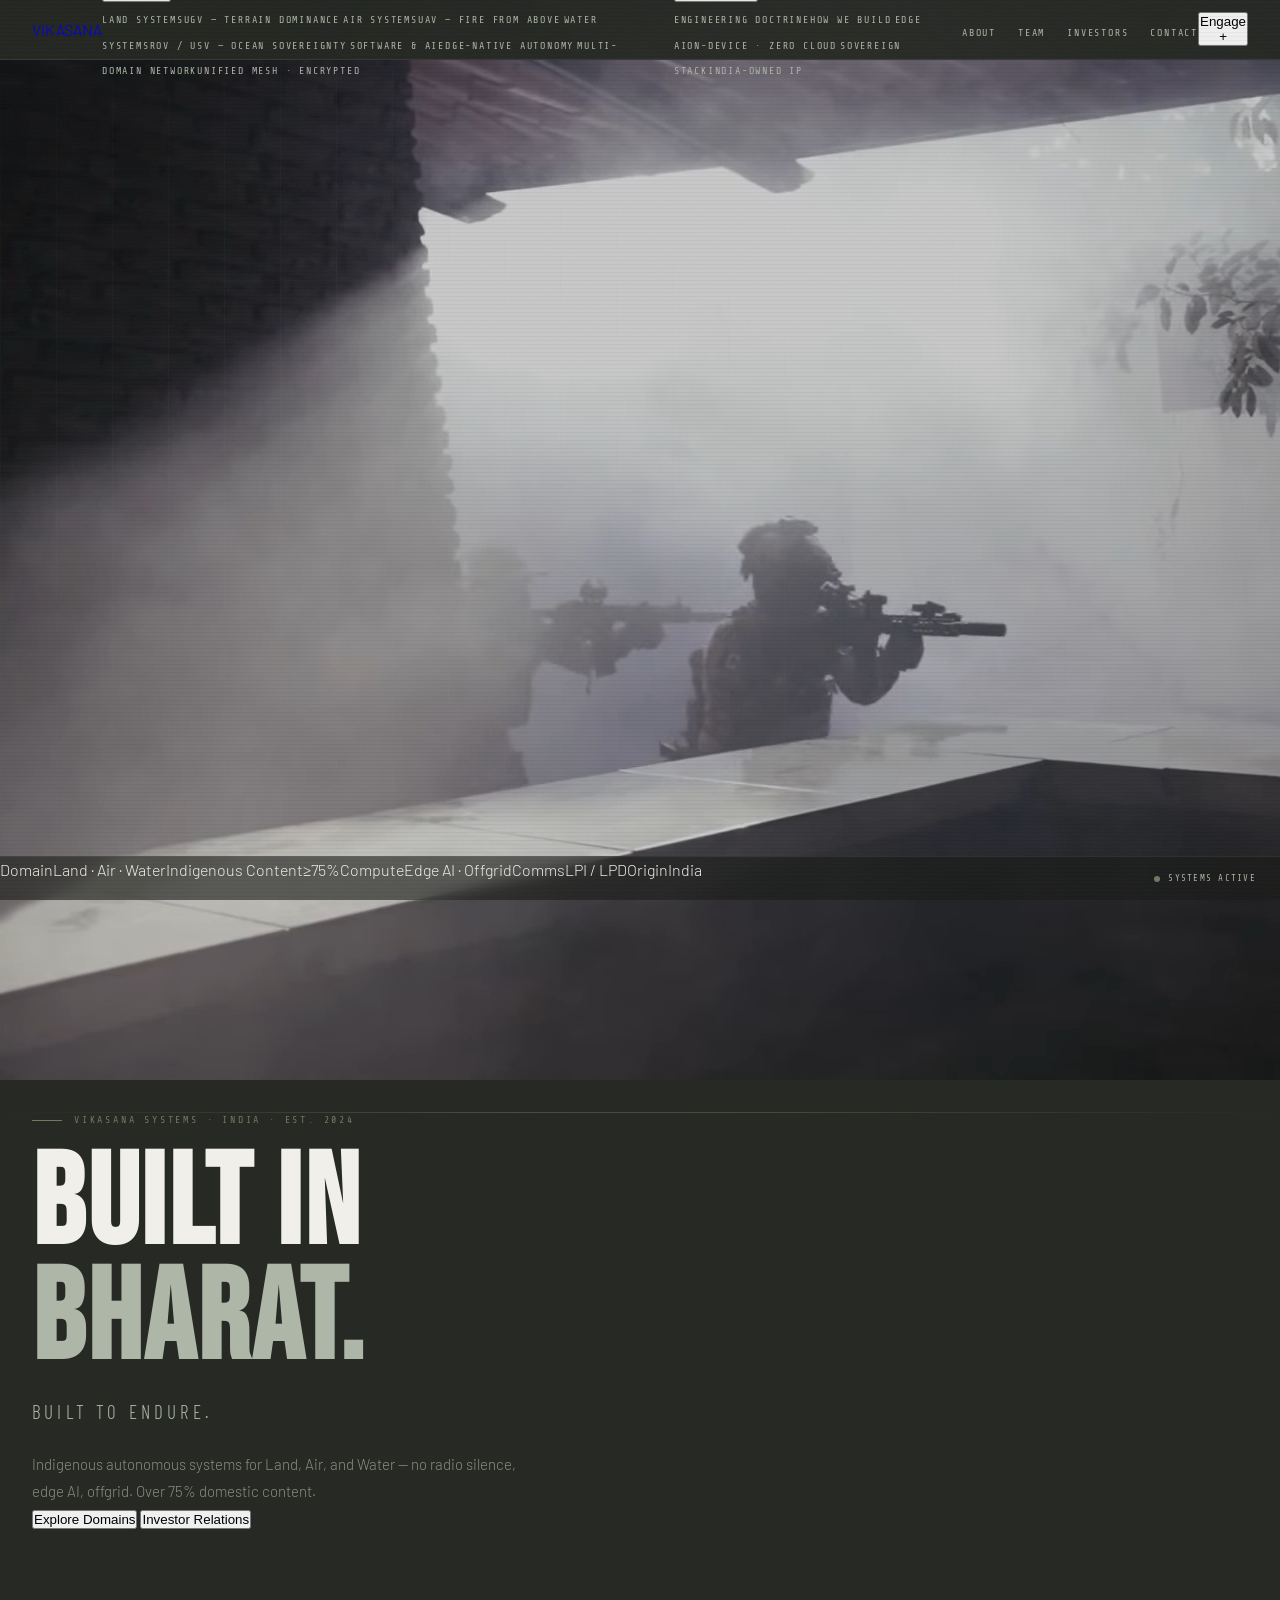
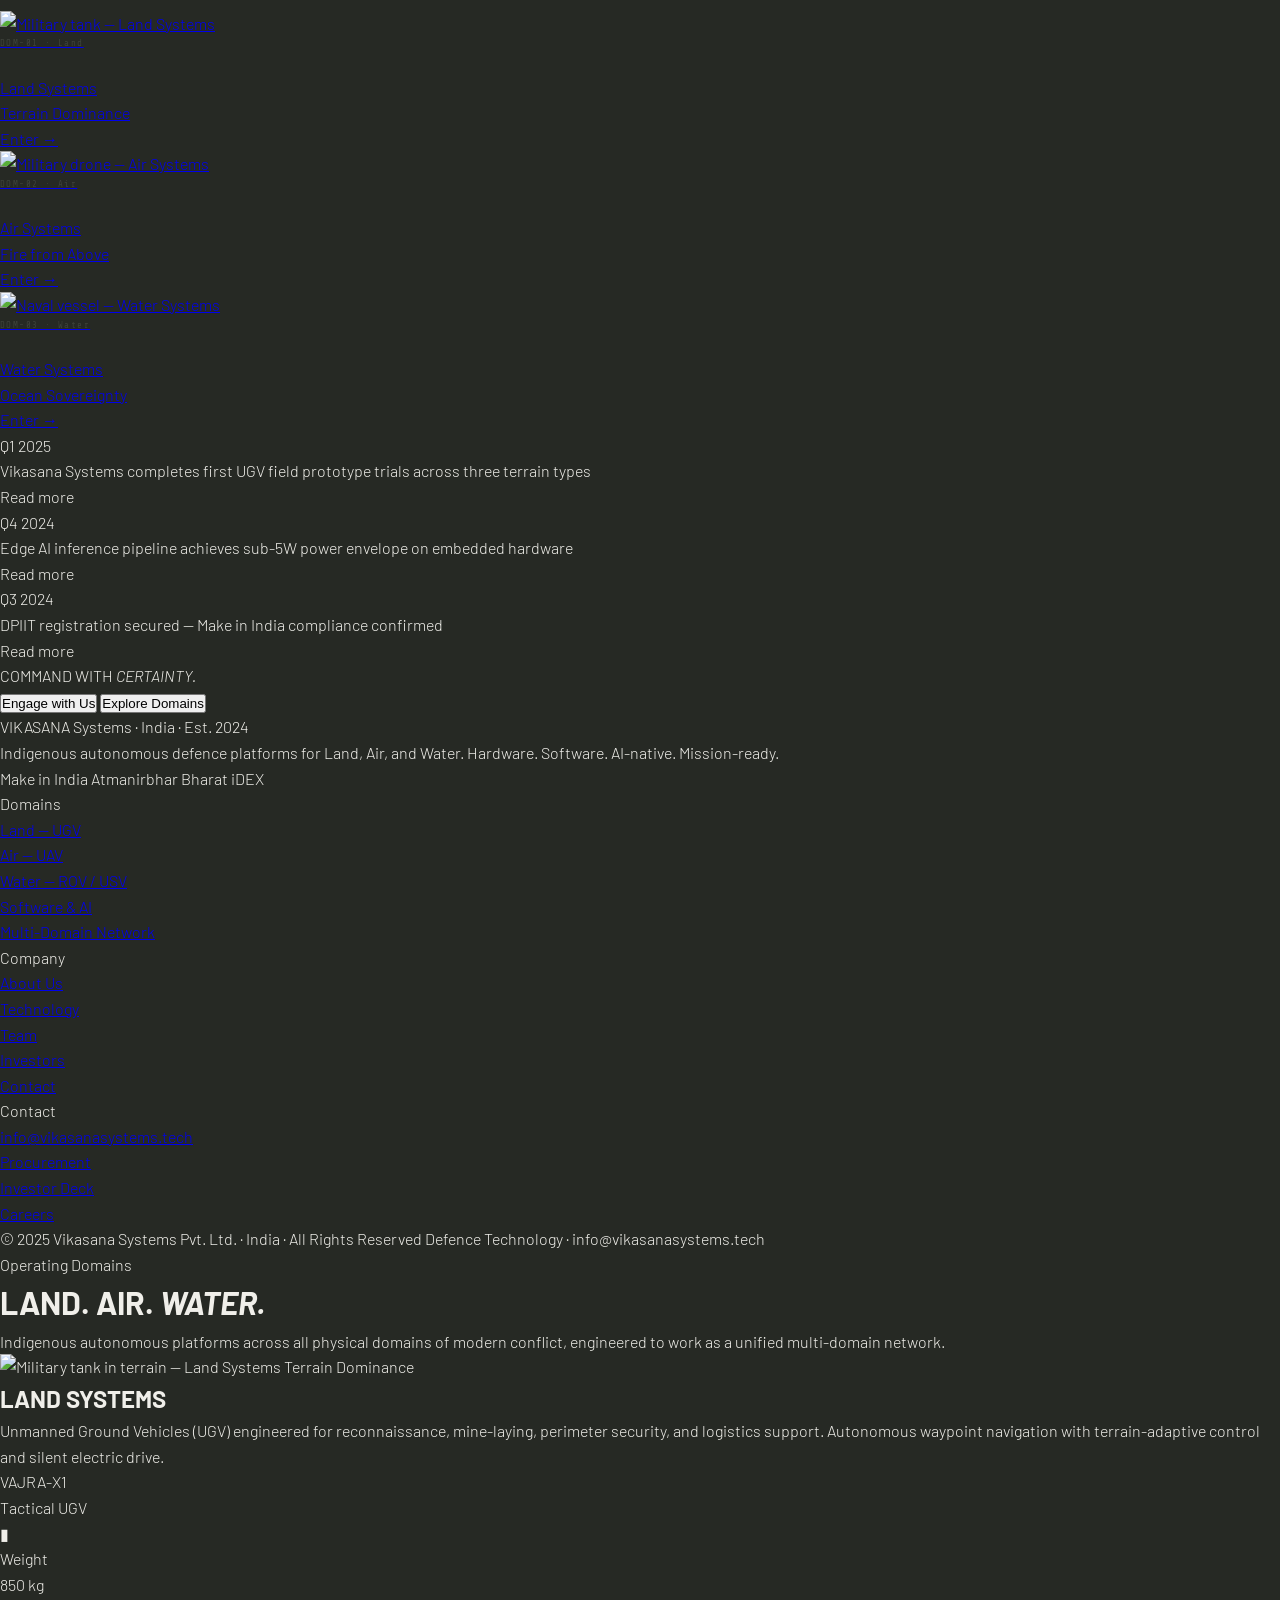
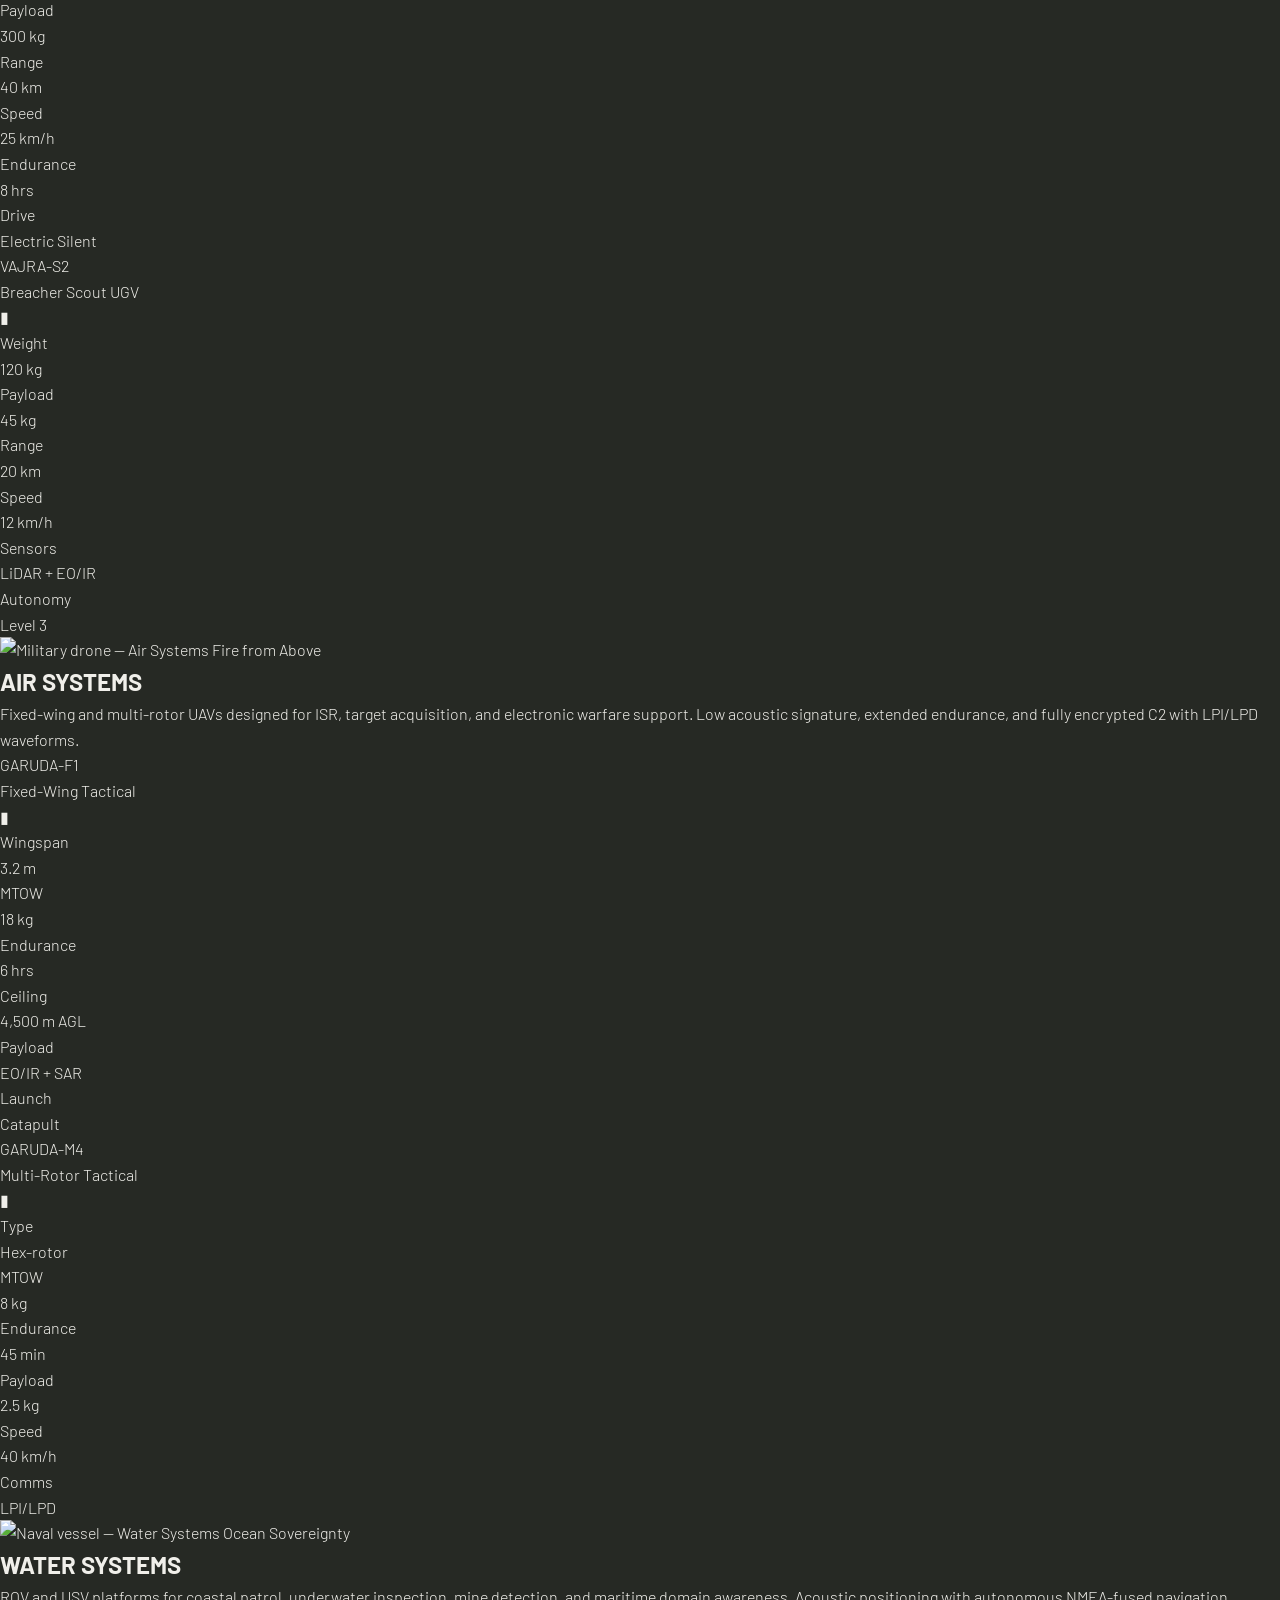
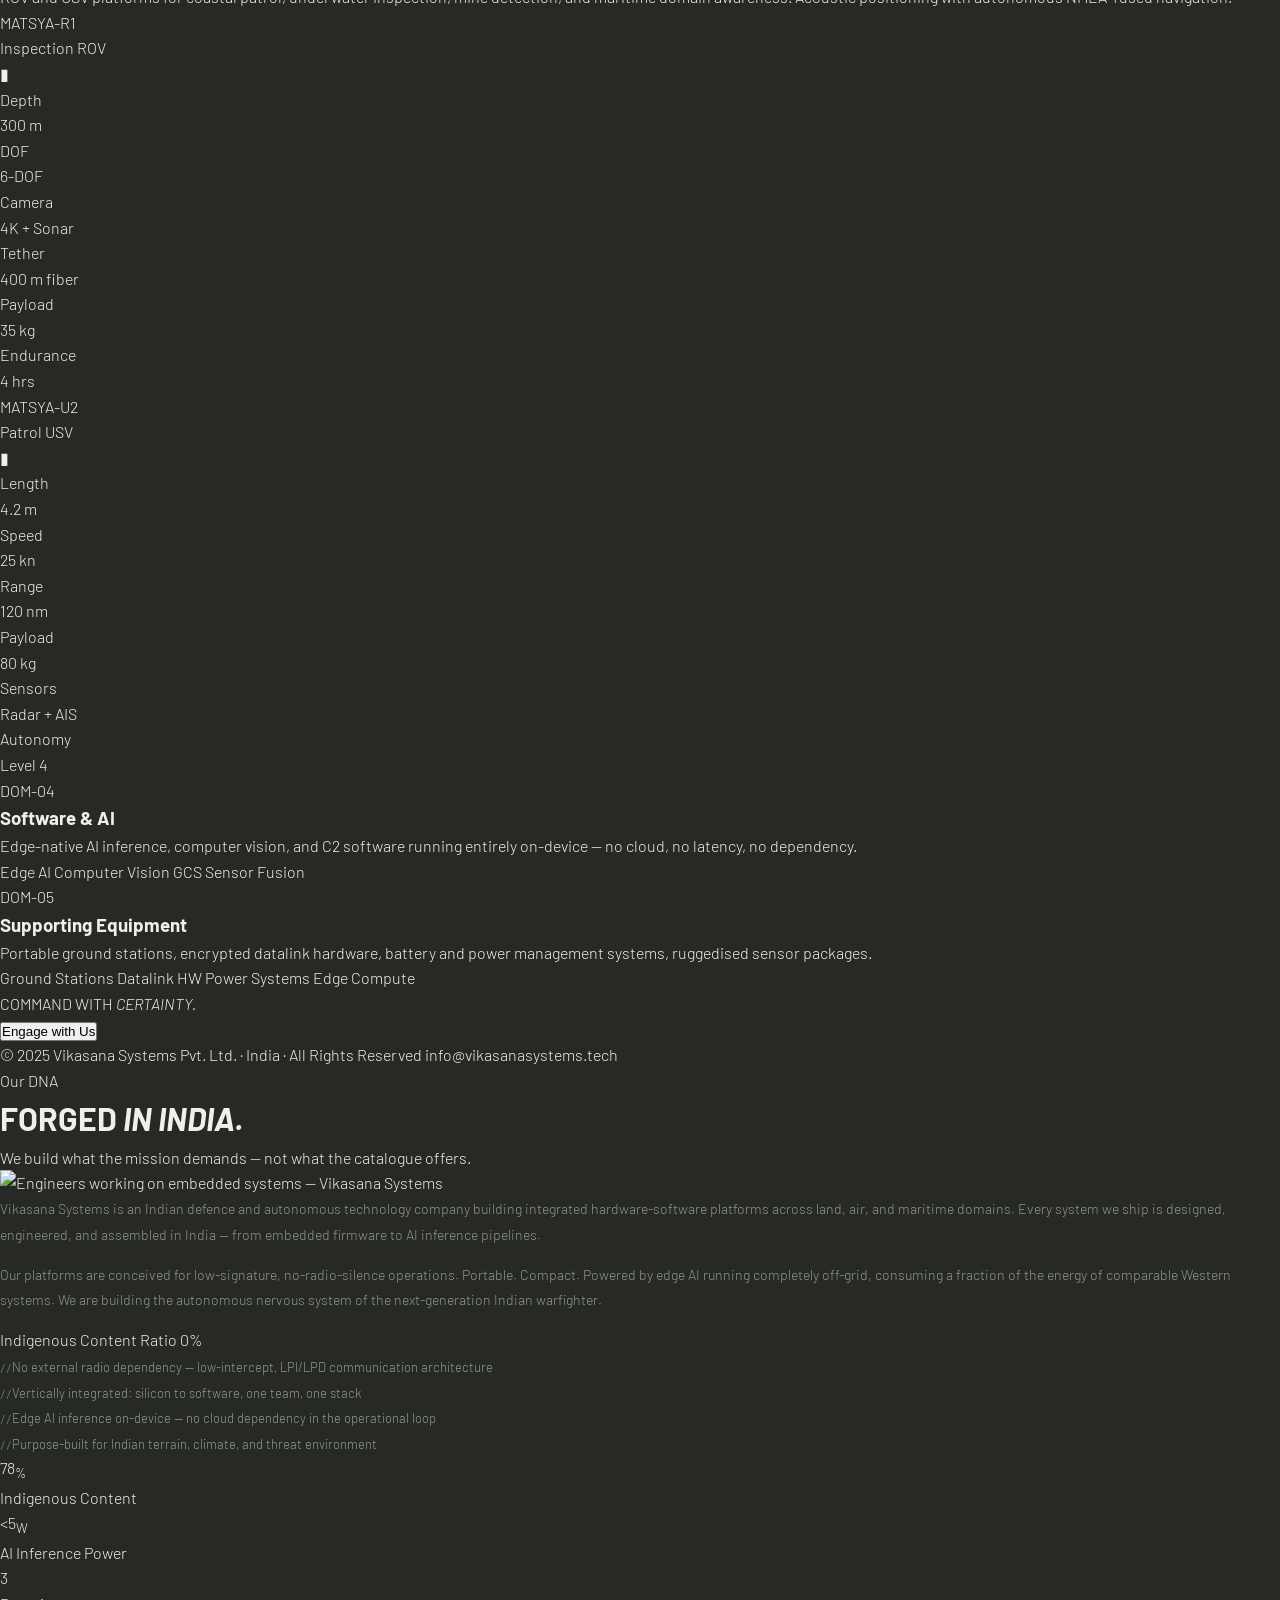
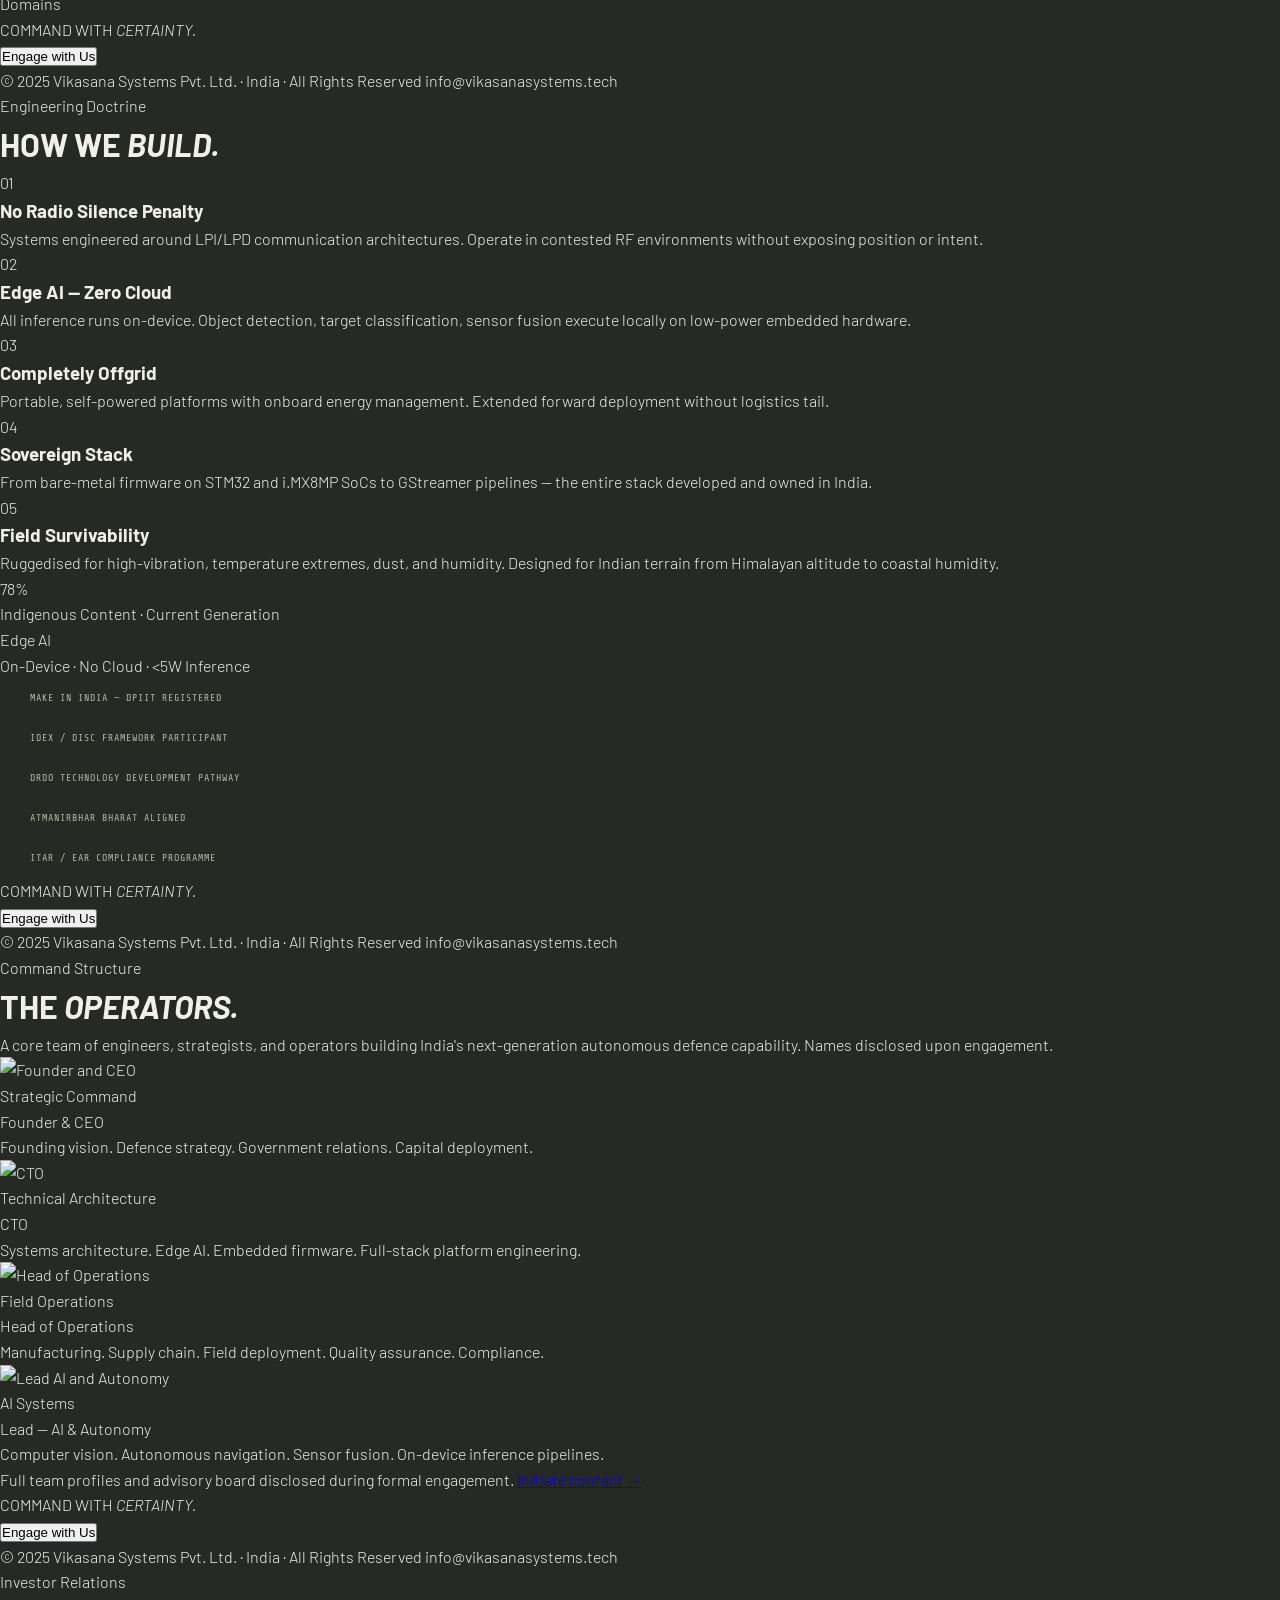
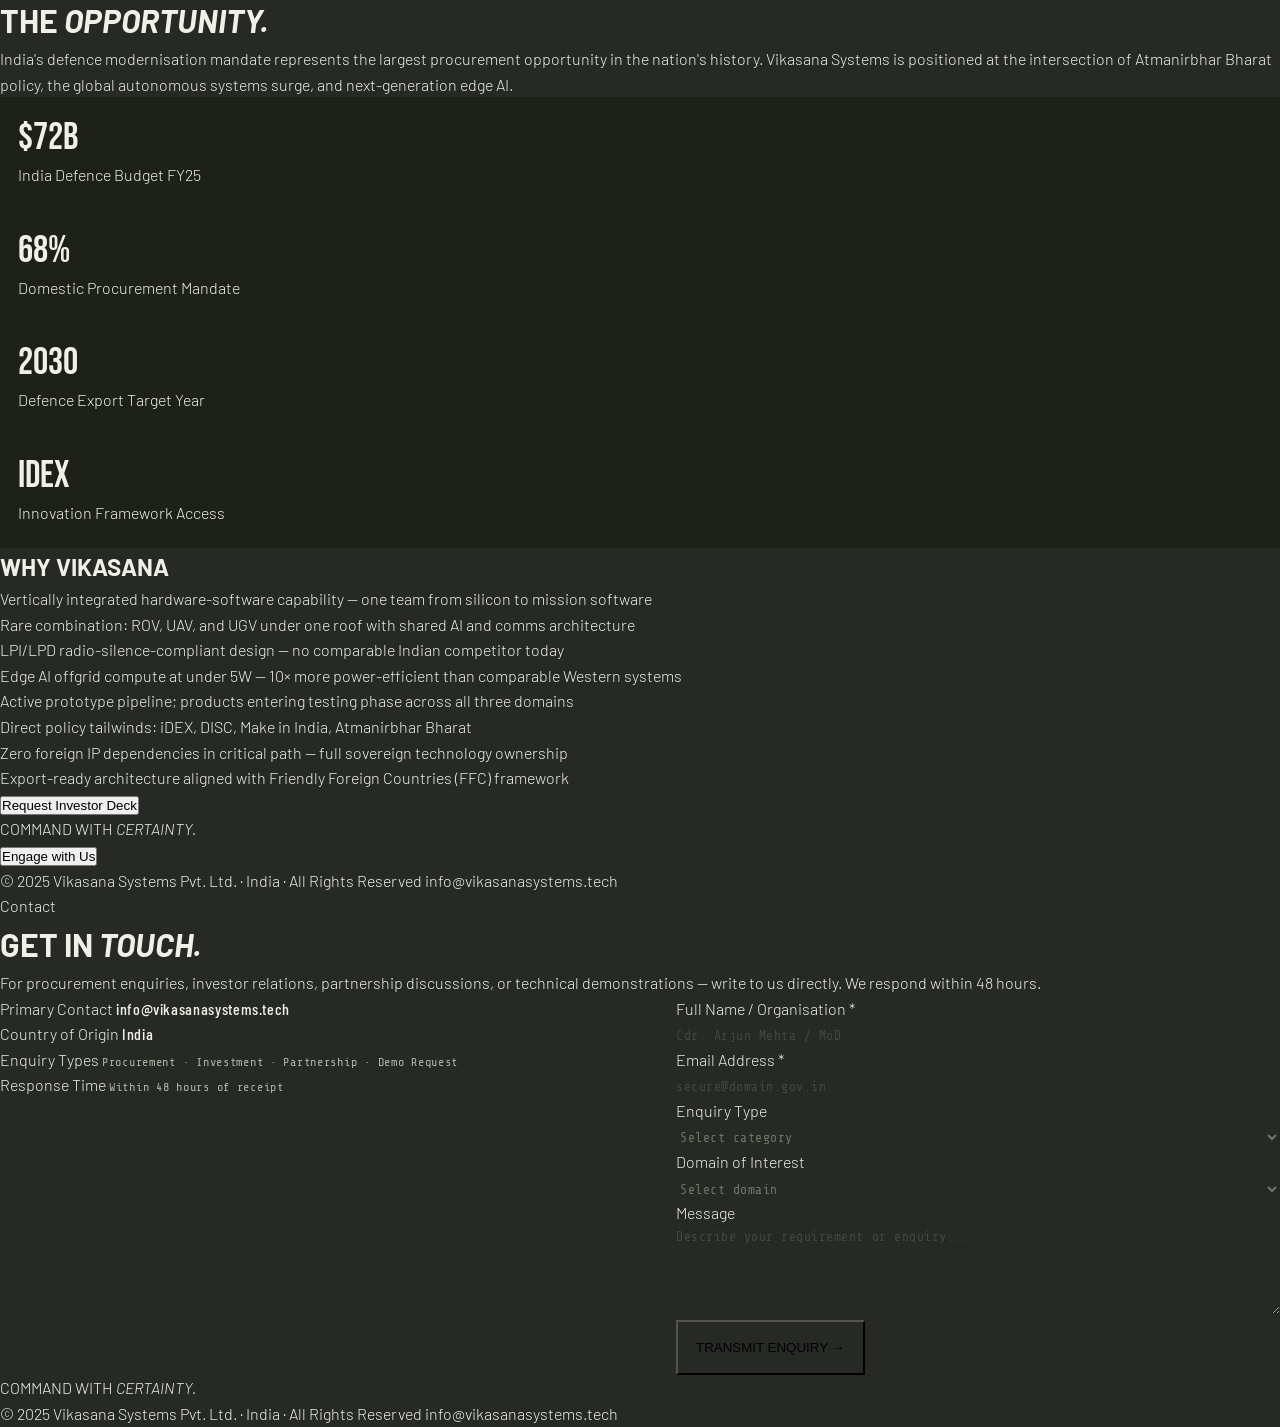
==== commit f9770090: "Update V2 (Akshit Input)" ====
--- a/index.html
+++ b/index.html
@@ -3,696 +3,753 @@
 <head>
   <meta charset="UTF-8">
   <meta name="viewport" content="width=device-width, initial-scale=1.0">
-  <meta name="description" content="Vikasana Systems — Indigenous defence and autonomous platforms for Land, Air, and Water. ROV, UAV, UGV with edge AI computing. Built in Bharat.">
-  <meta name="theme-color" content="#262924">
+  <meta name="description" content="Vikasana Systems — Indigenous autonomous defence platforms for Land, Air, and Water. Built in Bharat.">
+  <meta name="theme-color" content="#F0EFEA">
   <title>Vikasana Systems — Built in Bharat. Built to Endure.</title>
-
-  <!-- FONTS -->
   <link rel="preconnect" href="https://fonts.googleapis.com">
   <link rel="preconnect" href="https://fonts.gstatic.com" crossorigin>
-  <link href="https://fonts.googleapis.com/css2?family=Share+Tech+Mono&family=Bebas+Neue&family=Barlow+Condensed:wght@300;400;500;600;700;800&family=Barlow:wght@300;400;500&display=swap" rel="stylesheet">
-
-  <!-- STYLES -->
+  <link href="https://fonts.googleapis.com/css2?family=Bebas+Neue&family=Barlow+Condensed:ital,wght@0,300;0,400;0,600;0,700;0,800;1,700;1,800&family=Barlow:wght@300;400;500&family=Share+Tech+Mono&display=swap" rel="stylesheet">
   <link rel="stylesheet" href="css/style.css">
 </head>
 <body>
 
-  <!-- ============================================================
-       CURSOR ELEMENTS (hidden on touch devices via CSS)
-  ============================================================ -->
-  <div id="cur-ring" aria-hidden="true"></div>
-  <div id="cur-dot"  aria-hidden="true"></div>
-  <div id="cur-h"    aria-hidden="true"></div>
-  <div id="cur-v"    aria-hidden="true"></div>
-
-  <!-- ============================================================
-       MOBILE NAV OVERLAY
-  ============================================================ -->
-  <nav id="mob-nav" aria-label="Mobile navigation" role="dialog" aria-modal="true">
-    <button class="mob-close" id="nav-close" aria-label="Close menu">[ CLOSE ]</button>
-    <a href="#about">About</a>
-    <a href="#domains">Domains</a>
-    <a href="#technology">Technology</a>
-    <a href="#investors">Investors</a>
-    <a href="#contact">Contact</a>
-  </nav>
-
-  <!-- ============================================================
-       NAV
-  ============================================================ -->
-  <header id="nav" role="banner">
-    <a href="#" class="nav-brand" aria-label="Vikasana Systems — Home">
-      <div class="nav-brand-text">
-        <span class="nav-brand-name">Vikasana Systems</span>
-        <span class="nav-brand-sub">Defence &amp; Autonomous Platforms · India</span>
-      </div>
-    </a>
-
-    <ul class="nav-links" role="list">
-      <li><a href="#about">About</a></li>
-      <li><a href="#domains">Domains</a></li>
-      <li><a href="#technology">Technology</a></li>
-      <li><a href="#investors">Investors</a></li>
-      <li><a href="#contact">Contact</a></li>
-    </ul>
-
-    <button class="nav-cta"
-      onclick="document.getElementById('contact').scrollIntoView({behavior:'smooth'})"
-      aria-label="Engage with Vikasana Systems">
-      Engage
+<!-- CURSOR -->
+<div id="c-ring" aria-hidden="true"></div>
+<div id="c-dot"  aria-hidden="true"></div>
+<div id="c-h"    aria-hidden="true"></div>
+<div id="c-v"    aria-hidden="true"></div>
+
+<!-- MOBILE NAV -->
+<div id="mob-nav" role="dialog" aria-modal="true" aria-label="Navigation">
+  <button class="mob-close" id="nav-close">[ CLOSE ]</button>
+  <a href="#" class="mob-link" data-page="home">Vikasana</a>
+  <div class="mob-sub-group">
+    <a href="#" class="mob-sub" data-page="domains">Land Systems (UGV)</a>
+    <a href="#" class="mob-sub" data-page="domains">Air Systems (UAV)</a>
+    <a href="#" class="mob-sub" data-page="domains">Water Systems (ROV)</a>
+    <a href="#" class="mob-sub" data-page="domains">Software &amp; AI</a>
+    <a href="#" class="mob-sub" data-page="domains">Multi-Domain Network</a>
+  </div>
+  <div class="mob-sub-group">
+    <a href="#" class="mob-sub" data-page="technology">Engineering Doctrine</a>
+    <a href="#" class="mob-sub" data-page="technology">Edge AI</a>
+    <a href="#" class="mob-sub" data-page="technology">Sovereign Stack</a>
+  </div>
+  <a href="#" class="mob-link" data-page="about">About</a>
+  <a href="#" class="mob-link" data-page="team">Team</a>
+  <a href="#" class="mob-link" data-page="investors">Investors</a>
+  <a href="#" class="mob-link" data-page="contact">Contact</a>
+</div>
+
+<!-- NAV -->
+<header id="nav" role="banner">
+  <a href="#" class="nav-brand" data-page="home">VIKASANA</a>
+  <ul class="nav-links" role="list">
+
+    <li class="has-drop">
+      <button class="nav-link nav-drop-btn" data-page="domains">
+        Domains
+        <svg width="9" height="5" viewBox="0 0 9 5" fill="none"><path d="M1 1L4.5 4L8 1" stroke="currentColor" stroke-width="1.2"/></svg>
+      </button>
+      <div class="drop" role="menu">
+        <a class="dd-item" href="#" data-page="domains"><span class="dd-dot" style="background:var(--land)"></span><span class="dd-body"><span class="dd-title">Land Systems</span><span class="dd-sub">UGV — Terrain Dominance</span></span></a>
+        <a class="dd-item" href="#" data-page="domains"><span class="dd-dot" style="background:var(--air)"></span><span class="dd-body"><span class="dd-title">Air Systems</span><span class="dd-sub">UAV — Fire from Above</span></span></a>
+        <a class="dd-item" href="#" data-page="domains"><span class="dd-dot" style="background:var(--water)"></span><span class="dd-body"><span class="dd-title">Water Systems</span><span class="dd-sub">ROV / USV — Ocean Sovereignty</span></span></a>
+        <a class="dd-item" href="#" data-page="domains"><span class="dd-dot" style="background:var(--forest)"></span><span class="dd-body"><span class="dd-title">Software &amp; AI</span><span class="dd-sub">Edge-native Autonomy</span></span></a>
+        <a class="dd-item" href="#" data-page="domains"><span class="dd-dot" style="background:var(--olive)"></span><span class="dd-body"><span class="dd-title">Multi-Domain Network</span><span class="dd-sub">Unified Mesh · Encrypted</span></span></a>
+      </div>
+    </li>
+
+    <li class="has-drop">
+      <button class="nav-link nav-drop-btn" data-page="technology">
+        Technology
+        <svg width="9" height="5" viewBox="0 0 9 5" fill="none"><path d="M1 1L4.5 4L8 1" stroke="currentColor" stroke-width="1.2"/></svg>
+      </button>
+      <div class="drop" role="menu">
+        <a class="dd-item" href="#" data-page="technology"><span class="dd-dot" style="background:var(--olive)"></span><span class="dd-body"><span class="dd-title">Engineering Doctrine</span><span class="dd-sub">How We Build</span></span></a>
+        <a class="dd-item" href="#" data-page="technology"><span class="dd-dot" style="background:var(--olive)"></span><span class="dd-body"><span class="dd-title">Edge AI</span><span class="dd-sub">On-Device · Zero Cloud</span></span></a>
+        <a class="dd-item" href="#" data-page="technology"><span class="dd-dot" style="background:var(--olive)"></span><span class="dd-body"><span class="dd-title">Sovereign Stack</span><span class="dd-sub">India-Owned IP</span></span></a>
+      </div>
+    </li>
+
+    <li><a class="nav-link" href="#" data-page="about">About</a></li>
+    <li><a class="nav-link" href="#" data-page="team">Team</a></li>
+    <li><a class="nav-link" href="#" data-page="investors">Investors</a></li>
+    <li><a class="nav-link" href="#" data-page="contact">Contact</a></li>
+  </ul>
+
+  <div class="nav-right">
+    <button class="nav-engage" data-page="contact">Engage +</button>
+    <button class="nav-burger" id="nav-open" aria-label="Open menu" aria-expanded="false">
+      <span></span><span></span><span></span>
     </button>
-
-    <button class="nav-burger" id="nav-open" aria-label="Open menu" aria-expanded="false">
-      <span></span>
-      <span></span>
-      <span></span>
-    </button>
-  </header>
-
-  <!-- ============================================================
-       HERO
-  ============================================================ -->
-  <section id="hero" aria-label="Hero">
-
-    <!-- Background video: army.webm -->
-    <div class="hero-video-wrap" aria-hidden="true">
+  </div>
+</header>
+
+<!-- ================================================================
+     PAGE: HOME
+================================================================ -->
+<div id="pg-home" class="page active">
+
+  <section class="hero">
+    <div class="hero-bg">
       <video id="hero-vid" autoplay muted loop playsinline preload="none" poster="assets/img/hero-poster.jpg">
         <source src="assets/video/army.webm" type="video/webm">
+        <source src="assets/video/army.mp4"  type="video/mp4">
       </video>
-    </div>
-
-    <div class="hero-grid" aria-hidden="true"></div>
-    <div class="hero-scan" aria-hidden="true"></div>
-
-    <!-- Corner reticles -->
-    <div class="reticle tl" aria-hidden="true"></div>
-    <div class="reticle tr" aria-hidden="true"></div>
-    <div class="reticle bl" aria-hidden="true"></div>
-    <div class="reticle br" aria-hidden="true"></div>
+      <!-- Fallback image if video missing -->
+      <img class="hero-fallback" src="https://images.unsplash.com/photo-1547483238-f400e65ccd56?w=1600&q=70&auto=format&fit=crop" alt="" aria-hidden="true">
+    </div>
+    <div class="hero-grid"    aria-hidden="true"></div>
+    <div class="hero-scan"    aria-hidden="true"></div>
+    <div class="ret tl"       aria-hidden="true"></div>
+    <div class="ret tr"       aria-hidden="true"></div>
+    <div class="ret bl"       aria-hidden="true"></div>
+    <div class="ret br"       aria-hidden="true"></div>
 
     <div class="hero-content">
       <p class="hero-eyebrow">Vikasana Systems · India · Est. 2024</p>
       <h1 class="hero-title">
-        Built<br>
-        <span class="ghost">in</span><br>
-        <span class="accent">Bharat.</span>
+        BUILT IN<br>
+        <span class="accent">BHARAT.</span>
       </h1>
       <p class="hero-tagline">Built to Endure.</p>
       <p class="hero-desc">
-        Indigenous autonomous systems for Land, Air, and Water — engineered with over 75% domestic content.
-        AI-driven. Edge-native. Off-grid capable.
+        Indigenous autonomous systems for Land, Air, and Water — no radio silence,
+        edge AI, offgrid. Over 75% domestic content.
       </p>
-      <div class="hero-actions">
-        <a href="#domains" class="btn-primary">Our Domains</a>
-        <a href="#investors" class="btn-ghost">Investor Relations</a>
-      </div>
-    </div>
-
-    <!-- Bottom data strip -->
+      <div class="hero-cta">
+        <button class="btn-dark" data-page="domains">Explore Domains</button>
+        <button class="btn-outline" data-page="investors">Investor Relations</button>
+      </div>
+    </div>
+
     <div class="hero-strip" aria-hidden="true">
-      <div class="strip-item">
-        <span class="strip-item-label">Domain</span>
-        <span class="strip-item-val">Land · Air · Water</span>
-      </div>
-      <div class="strip-item">
-        <span class="strip-item-label">Indigenous Content</span>
-        <span class="strip-item-val">&ge; 75%</span>
-      </div>
-      <div class="strip-item">
-        <span class="strip-item-label">Compute</span>
-        <span class="strip-item-val">Edge AI · Offgrid</span>
-      </div>
-      <div class="strip-item">
-        <span class="strip-item-label">Origin</span>
-        <span class="strip-item-val">India</span>
-      </div>
-      <div class="strip-live">
-        <div class="live-dot"></div>
-        Systems Active
-      </div>
-    </div>
-
+      <div class="strip-cell"><span class="sc-lbl">Domain</span><span class="sc-val">Land · Air · Water</span></div>
+      <div class="strip-cell"><span class="sc-lbl">Indigenous Content</span><span class="sc-val">&ge;75%</span></div>
+      <div class="strip-cell"><span class="sc-lbl">Compute</span><span class="sc-val">Edge AI · Offgrid</span></div>
+      <div class="strip-cell"><span class="sc-lbl">Comms</span><span class="sc-val">LPI / LPD</span></div>
+      <div class="strip-cell"><span class="sc-lbl">Origin</span><span class="sc-val">India</span></div>
+      <div class="strip-live"><div class="live-dot"></div>Systems Active</div>
+    </div>
   </section>
 
-  <!-- ============================================================
-       ABOUT
-  ============================================================ -->
-  <section id="about" aria-labelledby="about-heading">
-    <div class="about-media reveal rd1">
-      <video autoplay muted loop playsinline preload="none" poster="assets/img/about-poster.jpg">
-        <source src="assets/video/theme1.webm" type="video/webm">
-      </video>
-      <div class="brkt tl" aria-hidden="true"></div>
-      <div class="brkt tr" aria-hidden="true"></div>
-      <div class="brkt bl" aria-hidden="true"></div>
-      <div class="brkt br" aria-hidden="true"></div>
-    </div>
-
-    <div class="about-text-wrap">
-      <div class="section-label reveal rd1">Our DNA</div>
-      <h2 id="about-heading" class="section-title reveal rd2">
-        Forged<br><em>in India.</em>
-      </h2>
-
-      <p class="about-lead reveal rd3">
-        We build what the mission demands — not what the catalogue offers.
-      </p>
-      <p class="about-body reveal rd3">
-        Vikasana Systems is an Indian defence and autonomous technology company building integrated hardware-software platforms across land, air, and maritime domains. Every system we ship is designed, engineered, and assembled in India — from embedded firmware to AI inference pipelines.
-      </p>
-      <p class="about-body reveal rd3">
-        Our platforms are conceived for low-signature, no-radio-silence operations. Portable. Compact. Powered by edge AI running completely off-grid, consuming a fraction of the energy of comparable Western systems. We are building the autonomous nervous system of the next-generation Indian warfighter.
-      </p>
-
-      <div class="indigeny reveal rd4">
-        <div class="indigeny-label">Indigenous Content Ratio — Current Generation</div>
-        <div class="indigeny-track">
-          <div class="indigeny-fill" id="indigeny-fill"></div>
-        </div>
-        <div class="indigeny-nums">
-          <span>0%</span>
-          <span class="hi" id="indigeny-pct">0%</span>
-          <span>100%</span>
-        </div>
-      </div>
-
-      <div class="keypoints reveal rd5">
-        <div class="keypoint">
-          <span class="kp-bullet">//</span>
-          <span class="kp-text">No external radio dependency — low-intercept, LPI/LPD communication architecture</span>
-        </div>
-        <div class="keypoint">
-          <span class="kp-bullet">//</span>
-          <span class="kp-text">Vertically integrated: silicon to software, one team, one stack</span>
-        </div>
-        <div class="keypoint">
-          <span class="kp-bullet">//</span>
-          <span class="kp-text">Edge AI inference on-device — no cloud dependency in the operational loop</span>
-        </div>
-        <div class="keypoint">
-          <span class="kp-bullet">//</span>
-          <span class="kp-text">Purpose-built for Indian terrain, climate, and threat environment</span>
-        </div>
-      </div>
-    </div>
-  </section>
-
-  <!-- ============================================================
-       DOMAINS
-  ============================================================ -->
-  <section id="domains" aria-labelledby="domains-heading">
-
-    <div class="domains-intro">
-      <div class="section-label reveal">Operating Domains</div>
-      <h2 id="domains-heading" class="section-title reveal rd1">
-        Land. Air.<br><em>Water.</em>
-      </h2>
-      <p class="reveal rd2">
-        Vikasana Systems operates across the three primary physical domains of modern conflict and surveillance — building indigenous autonomous platforms for each, engineered to work in concert as a unified multi-domain network.
-      </p>
-    </div>
-
-    <div class="domain-grid">
-      <!-- LAND -->
-      <div class="domain-card reveal rd1">
-        <div class="dc-num">DOM-01</div>
-        <div class="dc-icon" aria-hidden="true">
-          <svg width="44" height="44" viewBox="0 0 44 44" fill="none">
-            <rect x="1.5" y="1.5" width="41" height="41" stroke="#6F7A60" stroke-width="0.8" opacity="0.3"/>
-            <rect x="8" y="18" width="28" height="14" fill="none" stroke="#AEB6A8" stroke-width="1.3"/>
-            <rect x="13" y="13" width="18" height="8" fill="none" stroke="#AEB6A8" stroke-width="1.1"/>
-            <circle cx="14" cy="32" r="3.5" fill="none" stroke="#AEB6A8" stroke-width="1.2"/>
-            <circle cx="30" cy="32" r="3.5" fill="none" stroke="#AEB6A8" stroke-width="1.2"/>
-            <line x1="24" y1="13" x2="31" y2="8" stroke="#6F7A60" stroke-width="1.2"/>
-            <circle cx="31" cy="8" r="1.5" fill="#6F7A60"/>
-          </svg>
-        </div>
-        <div class="dc-title">Land Systems</div>
-        <div class="dc-desc">
-          Unmanned Ground Vehicles (UGV) built for reconnaissance, perimeter security, and logistics support. Autonomous navigation with terrain-adaptive control and silent electric drive. Designed to operate where putting a soldier at risk is unacceptable.
-        </div>
-        <div class="dc-tags">
-          <span class="dc-tag">UGV</span>
-          <span class="dc-tag">Autonomous Nav</span>
-          <span class="dc-tag">Perimeter Security</span>
-          <span class="dc-tag">Logistics</span>
-        </div>
-      </div>
-
-      <!-- AIR -->
-      <div class="domain-card reveal rd2">
-        <div class="dc-num">DOM-02</div>
-        <div class="dc-icon" aria-hidden="true">
-          <svg width="44" height="44" viewBox="0 0 44 44" fill="none">
-            <rect x="1.5" y="1.5" width="41" height="41" stroke="#6F7A60" stroke-width="0.8" opacity="0.3"/>
-            <path d="M22 8 L29 22 L38 24 L29 30 L31 38 L22 34 L13 38 L15 30 L6 24 L15 22 Z" fill="none" stroke="#AEB6A8" stroke-width="1.3"/>
-            <circle cx="22" cy="22" r="5" fill="none" stroke="#AEB6A8" stroke-width="1.2"/>
-            <circle cx="22" cy="22" r="2" fill="#AEB6A8"/>
-          </svg>
-        </div>
-        <div class="dc-title">Air Systems</div>
-        <div class="dc-desc">
-          Fixed-wing and multi-rotor UAVs designed for ISR, target acquisition, and electronic warfare support. Low acoustic signature, extended endurance, and fully encrypted command-and-control with no radio silence requirement using LPI/LPD waveforms.
-        </div>
-        <div class="dc-tags">
-          <span class="dc-tag">UAV</span>
-          <span class="dc-tag">ISR</span>
-          <span class="dc-tag">Fixed-Wing</span>
-          <span class="dc-tag">VTOL</span>
-          <span class="dc-tag">LPI/LPD</span>
-        </div>
-      </div>
-
-      <!-- WATER -->
-      <div class="domain-card reveal rd3">
-        <div class="dc-num">DOM-03</div>
-        <div class="dc-icon" aria-hidden="true">
-          <svg width="44" height="44" viewBox="0 0 44 44" fill="none">
-            <rect x="1.5" y="1.5" width="41" height="41" stroke="#6F7A60" stroke-width="0.8" opacity="0.3"/>
-            <path d="M6 30 Q10 23 14 30 Q18 37 22 30 Q26 23 30 30 Q34 37 38 30" fill="none" stroke="#AEB6A8" stroke-width="1.3"/>
-            <path d="M11 26 L22 14 L33 26" fill="none" stroke="#AEB6A8" stroke-width="1.2"/>
-            <line x1="22" y1="14" x2="22" y2="30" stroke="#6F7A60" stroke-width="1"/>
-            <circle cx="22" cy="12" r="2" fill="#6F7A60"/>
-          </svg>
-        </div>
-        <div class="dc-title">Water Systems</div>
-        <div class="dc-desc">
-          Remotely Operated Vehicles (ROV) and Unmanned Surface Vessels (USV) for coastal patrol, underwater inspection, mine detection, and maritime domain awareness. Autonomous NMEA-fused navigation with acoustic positioning.
-        </div>
-        <div class="dc-tags">
-          <span class="dc-tag">ROV</span>
-          <span class="dc-tag">USV</span>
-          <span class="dc-tag">Coastal Patrol</span>
-          <span class="dc-tag">Mine Detection</span>
-        </div>
-      </div>
-
-      <!-- SOFTWARE / AI -->
-      <div class="domain-card reveal rd4">
-        <div class="dc-num">DOM-04</div>
-        <div class="dc-icon" aria-hidden="true">
-          <svg width="44" height="44" viewBox="0 0 44 44" fill="none">
-            <rect x="1.5" y="1.5" width="41" height="41" stroke="#6F7A60" stroke-width="0.8" opacity="0.3"/>
-            <rect x="8" y="12" width="28" height="20" rx="1" fill="none" stroke="#AEB6A8" stroke-width="1.3"/>
-            <line x1="8" y1="19" x2="36" y2="19" stroke="#AEB6A8" stroke-width="0.8" opacity="0.3"/>
-            <line x1="13" y1="24" x2="24" y2="24" stroke="#AEB6A8" stroke-width="1.1"/>
-            <line x1="13" y1="28" x2="20" y2="28" stroke="#AEB6A8" stroke-width="1.1"/>
-            <circle cx="31" cy="34" r="5" fill="none" stroke="#AEB6A8" stroke-width="1.2"/>
-            <line x1="34.5" y1="37.5" x2="37" y2="40" stroke="#AEB6A8" stroke-width="1.6"/>
-            <circle cx="31" cy="34" r="2" fill="#6F7A60"/>
-          </svg>
-        </div>
-        <div class="dc-title">Software &amp; AI</div>
-        <div class="dc-desc">
-          Edge-native AI inference, computer vision, and C2 software running entirely on-device — no cloud, no latency, no dependency. Multi-platform GCS, sensor fusion middleware, and autonomous decision layers designed for contested electromagnetic environments.
-        </div>
-        <div class="dc-tags">
-          <span class="dc-tag">Edge AI</span>
-          <span class="dc-tag">Computer Vision</span>
-          <span class="dc-tag">GCS</span>
-          <span class="dc-tag">Sensor Fusion</span>
-        </div>
-      </div>
-
-      <!-- SUPPORTING EQUIPMENT -->
-      <div class="domain-card reveal rd1">
-        <div class="dc-num">DOM-05</div>
-        <div class="dc-icon" aria-hidden="true">
-          <svg width="44" height="44" viewBox="0 0 44 44" fill="none">
-            <rect x="1.5" y="1.5" width="41" height="41" stroke="#6F7A60" stroke-width="0.8" opacity="0.3"/>
-            <circle cx="22" cy="22" r="14" fill="none" stroke="#AEB6A8" stroke-width="1.2" opacity="0.35"/>
-            <circle cx="22" cy="22" r="7" fill="none" stroke="#AEB6A8" stroke-width="1.3"/>
-            <line x1="22" y1="8" x2="22" y2="15" stroke="#AEB6A8" stroke-width="1.3"/>
-            <line x1="22" y1="29" x2="22" y2="36" stroke="#AEB6A8" stroke-width="1.3"/>
-            <line x1="8" y1="22" x2="15" y2="22" stroke="#AEB6A8" stroke-width="1.3"/>
-            <line x1="29" y1="22" x2="36" y2="22" stroke="#AEB6A8" stroke-width="1.3"/>
-            <circle cx="22" cy="22" r="2.5" fill="#AEB6A8"/>
-          </svg>
-        </div>
-        <div class="dc-title">Supporting Equipment</div>
-        <div class="dc-desc">
-          Portable ground stations, encrypted datalink hardware, battery and power management systems, ruggedised sensor packages, and field-deployable edge compute modules — all designed to complement and extend the Vikasana platform ecosystem.
-        </div>
-        <div class="dc-tags">
-          <span class="dc-tag">Ground Stations</span>
-          <span class="dc-tag">Datalink HW</span>
-          <span class="dc-tag">Power Systems</span>
-          <span class="dc-tag">Edge Compute</span>
-        </div>
-      </div>
-
-      <!-- MULTI-DOMAIN -->
-      <div class="domain-card reveal rd2">
-        <div class="dc-num">DOM-06</div>
-        <div class="dc-icon" aria-hidden="true">
-          <svg width="44" height="44" viewBox="0 0 44 44" fill="none">
-            <rect x="1.5" y="1.5" width="41" height="41" stroke="#6F7A60" stroke-width="0.8" opacity="0.3"/>
-            <polygon points="22,8 36,22 22,36 8,22" fill="none" stroke="#AEB6A8" stroke-width="1.3"/>
-            <polygon points="22,15 29,22 22,29 15,22" fill="rgba(111,122,96,0.18)"/>
-            <circle cx="22" cy="22" r="3.5" fill="none" stroke="#AEB6A8" stroke-width="1.2"/>
-            <circle cx="22" cy="22" r="1.5" fill="#AEB6A8"/>
-            <line x1="22" y1="8"  x2="22" y2="15" stroke="#6F7A60" stroke-width="1"/>
-            <line x1="22" y1="29" x2="22" y2="36" stroke="#6F7A60" stroke-width="1"/>
-            <line x1="8"  y1="22" x2="15" y2="22" stroke="#6F7A60" stroke-width="1"/>
-            <line x1="29" y1="22" x2="36" y2="22" stroke="#6F7A60" stroke-width="1"/>
-          </svg>
-        </div>
-        <div class="dc-title">Multi-Domain Network</div>
-        <div class="dc-desc">
-          All Vikasana platforms are designed to interoperate as a unified mesh. A UGV on the ground, a UAV overhead, and an ROV offshore share situational awareness through a common encrypted, low-probability-of-intercept data fabric — with zero cloud infrastructure.
-        </div>
-        <div class="dc-tags">
-          <span class="dc-tag">Mesh Networking</span>
-          <span class="dc-tag">Multi-Domain</span>
-          <span class="dc-tag">Offgrid</span>
-          <span class="dc-tag">Encrypted</span>
-        </div>
-      </div>
-    </div>
-
-    <!-- Products Coming Soon -->
-    <div class="products-soon reveal">
-      <div class="ps-left">
-        <div class="ps-tag">Platform Status</div>
-        <div class="ps-title">Products — Listing Soon</div>
-        <div class="ps-desc">
-          Specific product lines across the ROV, UAV, and UGV domains are under active development. Technical specifications, payload configurations, and procurement details will be published upon readiness. Register interest to be notified at launch.
-        </div>
-      </div>
-      <div class="ps-right">
-        <div class="ps-badge">In Development</div>
-        <div class="ps-badge">Q4 2025 Target</div>
-        <button class="ps-notify" id="notify-btn">Register Interest</button>
-      </div>
-    </div>
-
-  </section>
-
-  <!-- ============================================================
-       TECHNOLOGY
-  ============================================================ -->
-  <section id="technology" aria-labelledby="tech-heading">
-
-    <div class="domains-intro">
-      <div class="section-label reveal">Engineering Doctrine</div>
-      <h2 id="tech-heading" class="section-title reveal rd1">
-        How We<br><em>Build.</em>
-      </h2>
-    </div>
-
-    <div class="tech-layout">
-      <div class="tech-pillars reveal rd2">
-        <div class="tech-pillar">
-          <div class="tp-num">01</div>
-          <div>
-            <div class="tp-title">No Radio Silence Penalty</div>
-            <div class="tp-desc">Systems engineered around Low Probability of Intercept / Low Probability of Detection (LPI/LPD) communication architectures. Our platforms operate in contested RF environments without exposing position or intent.</div>
-          </div>
-        </div>
-        <div class="tech-pillar">
-          <div class="tp-num">02</div>
-          <div>
-            <div class="tp-title">Edge AI — Zero Cloud</div>
-            <div class="tp-desc">All inference runs on-device. Object detection, target classification, sensor fusion, and autonomous decision-making execute locally on low-power embedded hardware. No latency. No external dependency. No intercept surface.</div>
-          </div>
-        </div>
-        <div class="tech-pillar">
-          <div class="tp-num">03</div>
-          <div>
-            <div class="tp-title">Completely Offgrid</div>
-            <div class="tp-desc">Portable, self-powered platforms with onboard energy management. Designed for extended forward deployment without logistics tail. Smaller, lighter, and drawing a fraction of the power of comparable international systems.</div>
-          </div>
-        </div>
-        <div class="tech-pillar">
-          <div class="tp-num">04</div>
-          <div>
-            <div class="tp-title">Sovereign Stack</div>
-            <div class="tp-desc">From bare-metal firmware on STM32 and i.MX8MP SoCs to GStreamer pipelines, Linux BSP, and application software — the entire stack is developed, owned, and auditable in India. No black-box foreign IP in the critical path.</div>
-          </div>
-        </div>
-        <div class="tech-pillar">
-          <div class="tp-num">05</div>
-          <div>
-            <div class="tp-title">Field Survivability</div>
-            <div class="tp-desc">Ruggedised for high-vibration, temperature extremes, dust, and humidity. Every mechanical and electronic design decision accounts for Indian terrain conditions — from Himalayan high-altitude to coastal humid environments.</div>
-          </div>
-        </div>
-      </div>
-
-      <div class="tech-right reveal rd3">
-        <div class="stat-big-block">
-          <div class="sbb-val">78<sub>%</sub></div>
-          <div class="sbb-label">Indigenous Content · Current Generation</div>
-        </div>
-        <div class="stat-big-block" style="background: rgba(60,69,32,0.1); border-color: rgba(174,182,168,0.1);">
-          <div class="sbb-val" style="font-size: 46px; color: var(--mid);">Edge AI</div>
-          <div class="sbb-label">On-Device · No Cloud · &lt;5W Inference</div>
-        </div>
-        <div class="cert-stack">
-          <div class="cert-row">
-            <div class="cert-dot"></div>
-            <span class="cert-text">Make in India — DPIIT Registered</span>
-          </div>
-          <div class="cert-row">
-            <div class="cert-dot"></div>
-            <span class="cert-text">iDEX / DISC Framework Participant</span>
-          </div>
-          <div class="cert-row">
-            <div class="cert-dot"></div>
-            <span class="cert-text">DRDO Technology Development Pathway</span>
-          </div>
-          <div class="cert-row">
-            <div class="cert-dot"></div>
-            <span class="cert-text">Atmanirbhar Bharat Aligned</span>
-          </div>
-          <div class="cert-row">
-            <div class="cert-dot"></div>
-            <span class="cert-text">ITAR / EAR Compliance Programme</span>
-          </div>
-        </div>
-      </div>
-    </div>
-
-  </section>
-
-  <!-- ============================================================
-       INVESTORS
-  ============================================================ -->
-  <section id="investors" aria-labelledby="inv-heading">
-
-    <div class="inv-layout">
-      <div class="inv-left">
-        <div class="section-label reveal">Investor Relations</div>
-        <h2 id="inv-heading" class="section-title reveal rd1">
-          The<br><em>Opportunity.</em>
-        </h2>
-        <p class="inv-left-text reveal rd2">
-          India's defence modernisation mandate represents the largest procurement opportunity in the nation's history. The government has mandated 68% domestic procurement — a policy inflection that is reshaping the entire Indian defence industrial base. Vikasana Systems is positioned directly at the intersection of Atmanirbhar Bharat policy, the global autonomous systems surge, and next-generation edge AI.
-        </p>
-        <div class="metrics-grid reveal rd3">
-          <div class="metric-cell">
-            <div class="metric-val">$72B</div>
-            <div class="metric-label">India Defence Budget FY25</div>
-          </div>
-          <div class="metric-cell">
-            <div class="metric-val">68%</div>
-            <div class="metric-label">Domestic Procurement Mandate</div>
-          </div>
-          <div class="metric-cell">
-            <div class="metric-val">2030</div>
-            <div class="metric-label">Defence Export Target Year</div>
-          </div>
-          <div class="metric-cell">
-            <div class="metric-val">iDEX</div>
-            <div class="metric-label">Innovation Framework Access</div>
-          </div>
-        </div>
-      </div>
-
-      <div class="inv-panel reveal rd2">
-        <h3>Why Vikasana</h3>
-        <ul class="why-list">
-          <li>Vertically integrated hardware-software capability — one team from silicon to mission software</li>
-          <li>Rare combination: ROV, UAV, and UGV under one roof with shared AI and comms architecture</li>
-          <li>LPI/LPD radio-silence-compliant design is a hard differentiator — no comparable Indian competitor today</li>
-          <li>Edge AI offgrid compute at under 5W — 10× more power-efficient than comparable Western systems</li>
-          <li>Active prototype pipeline; products entering testing phase across all three domains</li>
-          <li>Direct policy tailwinds: iDEX, DISC, Make in India, Atmanirbhar Bharat</li>
-          <li>Zero foreign IP dependencies in critical path — full sovereign technology ownership</li>
-          <li>Export-ready architecture aligned with Friendly Foreign Countries (FFC) framework for international sales post-2027</li>
+  <div class="domain-cards">
+    <a class="dc dc-land" href="#" data-page="domains" aria-label="Land Systems">
+      <img src="https://images.unsplash.com/photo-1578662996442-48f60103fc96?w=800&q=70&auto=format&fit=crop" alt="Military tank — Land Systems">
+      <div class="dc-overlay"></div>
+      <div class="dc-content">
+        <div class="dc-num">DOM-01 · Land</div>
+        <div class="dc-name">Land Systems</div>
+        <div class="dc-sub">Terrain Dominance</div>
+        <div class="dc-arrow">Enter &rarr;</div>
+      </div>
+    </a>
+    <a class="dc dc-air" href="#" data-page="domains" aria-label="Air Systems">
+      <img src="https://images.unsplash.com/photo-1558618666-fcd25c85cd64?w=800&q=70&auto=format&fit=crop" alt="Military drone — Air Systems">
+      <div class="dc-overlay"></div>
+      <div class="dc-content">
+        <div class="dc-num">DOM-02 · Air</div>
+        <div class="dc-name">Air Systems</div>
+        <div class="dc-sub">Fire from Above</div>
+        <div class="dc-arrow">Enter &rarr;</div>
+      </div>
+    </a>
+    <a class="dc dc-water" href="#" data-page="domains" aria-label="Water Systems">
+      <img src="https://images.unsplash.com/photo-1544551763-46a013bb70d5?w=800&q=70&auto=format&fit=crop" alt="Naval vessel — Water Systems">
+      <div class="dc-overlay"></div>
+      <div class="dc-content">
+        <div class="dc-num">DOM-03 · Water</div>
+        <div class="dc-name">Water Systems</div>
+        <div class="dc-sub">Ocean Sovereignty</div>
+        <div class="dc-arrow">Enter &rarr;</div>
+      </div>
+    </a>
+  </div>
+
+  <div class="news-row">
+    <div class="news-card">
+      <div class="news-date">Q1 2025</div>
+      <div class="news-title">Vikasana Systems completes first UGV field prototype trials across three terrain types</div>
+      <div class="news-read">Read more</div>
+    </div>
+    <div class="news-card">
+      <div class="news-date">Q4 2024</div>
+      <div class="news-title">Edge AI inference pipeline achieves sub-5W power envelope on embedded hardware</div>
+      <div class="news-read">Read more</div>
+    </div>
+    <div class="news-card">
+      <div class="news-date">Q3 2024</div>
+      <div class="news-title">DPIIT registration secured — Make in India compliance confirmed</div>
+      <div class="news-read">Read more</div>
+    </div>
+  </div>
+
+  <div class="cta-band">
+    <div class="cta-h">COMMAND WITH <em>CERTAINTY.</em></div>
+    <div class="cta-btns">
+      <button class="btn-olive" data-page="contact">Engage with Us</button>
+      <button class="btn-outline" data-page="domains">Explore Domains</button>
+    </div>
+  </div>
+
+  <footer class="site-footer">
+    <div class="foot-grid">
+      <div>
+        <span class="foot-name">VIKASANA</span>
+        <span class="foot-sub">Systems · India · Est. 2024</span>
+        <p class="foot-body">Indigenous autonomous defence platforms for Land, Air, and Water. Hardware. Software. AI-native. Mission-ready.</p>
+        <div class="foot-badges">
+          <span class="foot-badge">Make in India</span>
+          <span class="foot-badge">Atmanirbhar Bharat</span>
+          <span class="foot-badge">iDEX</span>
+        </div>
+      </div>
+      <div>
+        <div class="foot-col-h">Domains</div>
+        <ul class="foot-links">
+          <li><a href="#" data-page="domains">Land — UGV</a></li>
+          <li><a href="#" data-page="domains">Air — UAV</a></li>
+          <li><a href="#" data-page="domains">Water — ROV / USV</a></li>
+          <li><a href="#" data-page="domains">Software &amp; AI</a></li>
+          <li><a href="#" data-page="domains">Multi-Domain Network</a></li>
         </ul>
-        <a href="#contact" class="btn-primary">Request Investor Deck</a>
-      </div>
-    </div>
-
-  </section>
-
-  <!-- ============================================================
-       CONTACT
-  ============================================================ -->
-  <section id="contact" aria-labelledby="contact-heading">
+      </div>
+      <div>
+        <div class="foot-col-h">Company</div>
+        <ul class="foot-links">
+          <li><a href="#" data-page="about">About Us</a></li>
+          <li><a href="#" data-page="technology">Technology</a></li>
+          <li><a href="#" data-page="team">Team</a></li>
+          <li><a href="#" data-page="investors">Investors</a></li>
+          <li><a href="#" data-page="contact">Contact</a></li>
+        </ul>
+      </div>
+      <div>
+        <div class="foot-col-h">Contact</div>
+        <ul class="foot-links">
+          <li><a href="mailto:info@vikasanasystems.tech">info@vikasanasystems.tech</a></li>
+          <li><a href="#" data-page="contact">Procurement</a></li>
+          <li><a href="#" data-page="investors">Investor Deck</a></li>
+          <li><a href="mailto:info@vikasanasystems.tech?subject=Careers">Careers</a></li>
+        </ul>
+      </div>
+    </div>
+    <div class="foot-bottom">
+      <span class="foot-copy">&copy; 2025 Vikasana Systems Pvt. Ltd. · India · All Rights Reserved</span>
+      <span class="foot-copy">Defence Technology · info@vikasanasystems.tech</span>
+    </div>
+  </footer>
+</div>
+
+<!-- ================================================================
+     PAGE: DOMAINS
+================================================================ -->
+<div id="pg-domains" class="page">
+  <div class="inner-page">
+    <div class="sec-tag">Operating Domains</div>
+    <h1 class="sec-h">LAND. AIR. <em>WATER.</em></h1>
+    <p class="sec-intro">Indigenous autonomous platforms across all physical domains of modern conflict, engineered to work as a unified multi-domain network.</p>
+
+    <!-- LAND -->
+    <div class="dom-block">
+      <div class="dom-hero-img">
+        <img src="https://images.unsplash.com/photo-1578662996442-48f60103fc96?w=1200&q=75&auto=format&fit=crop" alt="Military tank in terrain — Land Systems">
+        <span class="dom-img-label land-label">Terrain Dominance</span>
+      </div>
+      <h2 class="dom-title land-title">LAND SYSTEMS</h2>
+      <p class="dom-body">Unmanned Ground Vehicles (UGV) engineered for reconnaissance, mine-laying, perimeter security, and logistics support. Autonomous waypoint navigation with terrain-adaptive control and silent electric drive.</p>
+      <div class="prod-grid">
+        <div class="prod-card">
+          <div class="prod-top">
+            <div><div class="prod-name">VAJRA-X1</div><div class="prod-sub-label">Tactical UGV</div></div>
+            <div class="prod-lock">&#9646;</div>
+          </div>
+          <div class="prod-specs">
+            <div class="spec"><div class="spec-l">Weight</div><div class="spec-v">850 kg</div></div>
+            <div class="spec"><div class="spec-l">Payload</div><div class="spec-v">300 kg</div></div>
+            <div class="spec"><div class="spec-l">Range</div><div class="spec-v">40 km</div></div>
+            <div class="spec"><div class="spec-l">Speed</div><div class="spec-v">25 km/h</div></div>
+            <div class="spec"><div class="spec-l">Endurance</div><div class="spec-v">8 hrs</div></div>
+            <div class="spec"><div class="spec-l">Drive</div><div class="spec-v">Electric Silent</div></div>
+          </div>
+        </div>
+        <div class="prod-card">
+          <div class="prod-top">
+            <div><div class="prod-name">VAJRA-S2</div><div class="prod-sub-label">Breacher Scout UGV</div></div>
+            <div class="prod-lock">&#9646;</div>
+          </div>
+          <div class="prod-specs">
+            <div class="spec"><div class="spec-l">Weight</div><div class="spec-v">120 kg</div></div>
+            <div class="spec"><div class="spec-l">Payload</div><div class="spec-v">45 kg</div></div>
+            <div class="spec"><div class="spec-l">Range</div><div class="spec-v">20 km</div></div>
+            <div class="spec"><div class="spec-l">Speed</div><div class="spec-v">12 km/h</div></div>
+            <div class="spec"><div class="spec-l">Sensors</div><div class="spec-v">LiDAR + EO/IR</div></div>
+            <div class="spec"><div class="spec-l">Autonomy</div><div class="spec-v">Level 3</div></div>
+          </div>
+        </div>
+      </div>
+    </div>
+
+    <!-- AIR -->
+    <div class="dom-block">
+      <div class="dom-hero-img dom-hero-air">
+        <img src="https://images.unsplash.com/photo-1558618666-fcd25c85cd64?w=1200&q=75&auto=format&fit=crop" alt="Military drone — Air Systems">
+        <span class="dom-img-label air-label">Fire from Above</span>
+      </div>
+      <h2 class="dom-title air-title">AIR SYSTEMS</h2>
+      <p class="dom-body">Fixed-wing and multi-rotor UAVs designed for ISR, target acquisition, and electronic warfare support. Low acoustic signature, extended endurance, and fully encrypted C2 with LPI/LPD waveforms.</p>
+      <div class="prod-grid">
+        <div class="prod-card">
+          <div class="prod-top">
+            <div><div class="prod-name">GARUDA-F1</div><div class="prod-sub-label">Fixed-Wing Tactical</div></div>
+            <div class="prod-lock">&#9646;</div>
+          </div>
+          <div class="prod-specs">
+            <div class="spec"><div class="spec-l">Wingspan</div><div class="spec-v">3.2 m</div></div>
+            <div class="spec"><div class="spec-l">MTOW</div><div class="spec-v">18 kg</div></div>
+            <div class="spec"><div class="spec-l">Endurance</div><div class="spec-v">6 hrs</div></div>
+            <div class="spec"><div class="spec-l">Ceiling</div><div class="spec-v">4,500 m AGL</div></div>
+            <div class="spec"><div class="spec-l">Payload</div><div class="spec-v">EO/IR + SAR</div></div>
+            <div class="spec"><div class="spec-l">Launch</div><div class="spec-v">Catapult</div></div>
+          </div>
+        </div>
+        <div class="prod-card">
+          <div class="prod-top">
+            <div><div class="prod-name">GARUDA-M4</div><div class="prod-sub-label">Multi-Rotor Tactical</div></div>
+            <div class="prod-lock">&#9646;</div>
+          </div>
+          <div class="prod-specs">
+            <div class="spec"><div class="spec-l">Type</div><div class="spec-v">Hex-rotor</div></div>
+            <div class="spec"><div class="spec-l">MTOW</div><div class="spec-v">8 kg</div></div>
+            <div class="spec"><div class="spec-l">Endurance</div><div class="spec-v">45 min</div></div>
+            <div class="spec"><div class="spec-l">Payload</div><div class="spec-v">2.5 kg</div></div>
+            <div class="spec"><div class="spec-l">Speed</div><div class="spec-v">40 km/h</div></div>
+            <div class="spec"><div class="spec-l">Comms</div><div class="spec-v">LPI/LPD</div></div>
+          </div>
+        </div>
+      </div>
+    </div>
+
+    <!-- WATER -->
+    <div class="dom-block">
+      <div class="dom-hero-img dom-hero-water">
+        <img src="https://images.unsplash.com/photo-1544551763-46a013bb70d5?w=1200&q=75&auto=format&fit=crop" alt="Naval vessel — Water Systems">
+        <span class="dom-img-label water-label">Ocean Sovereignty</span>
+      </div>
+      <h2 class="dom-title water-title">WATER SYSTEMS</h2>
+      <p class="dom-body">ROV and USV platforms for coastal patrol, underwater inspection, mine detection, and maritime domain awareness. Acoustic positioning with autonomous NMEA-fused navigation.</p>
+      <div class="prod-grid">
+        <div class="prod-card">
+          <div class="prod-top">
+            <div><div class="prod-name">MATSYA-R1</div><div class="prod-sub-label">Inspection ROV</div></div>
+            <div class="prod-lock">&#9646;</div>
+          </div>
+          <div class="prod-specs">
+            <div class="spec"><div class="spec-l">Depth</div><div class="spec-v">300 m</div></div>
+            <div class="spec"><div class="spec-l">DOF</div><div class="spec-v">6-DOF</div></div>
+            <div class="spec"><div class="spec-l">Camera</div><div class="spec-v">4K + Sonar</div></div>
+            <div class="spec"><div class="spec-l">Tether</div><div class="spec-v">400 m fiber</div></div>
+            <div class="spec"><div class="spec-l">Payload</div><div class="spec-v">35 kg</div></div>
+            <div class="spec"><div class="spec-l">Endurance</div><div class="spec-v">4 hrs</div></div>
+          </div>
+        </div>
+        <div class="prod-card">
+          <div class="prod-top">
+            <div><div class="prod-name">MATSYA-U2</div><div class="prod-sub-label">Patrol USV</div></div>
+            <div class="prod-lock">&#9646;</div>
+          </div>
+          <div class="prod-specs">
+            <div class="spec"><div class="spec-l">Length</div><div class="spec-v">4.2 m</div></div>
+            <div class="spec"><div class="spec-l">Speed</div><div class="spec-v">25 kn</div></div>
+            <div class="spec"><div class="spec-l">Range</div><div class="spec-v">120 nm</div></div>
+            <div class="spec"><div class="spec-l">Payload</div><div class="spec-v">80 kg</div></div>
+            <div class="spec"><div class="spec-l">Sensors</div><div class="spec-v">Radar + AIS</div></div>
+            <div class="spec"><div class="spec-l">Autonomy</div><div class="spec-v">Level 4</div></div>
+          </div>
+        </div>
+      </div>
+    </div>
+
+    <!-- SOFTWARE + SUPPORTING -->
+    <div class="sw-row">
+      <div class="sw-card">
+        <div class="sw-num">DOM-04</div>
+        <h3 class="sw-title">Software &amp; AI</h3>
+        <p class="sw-body">Edge-native AI inference, computer vision, and C2 software running entirely on-device — no cloud, no latency, no dependency.</p>
+        <div class="sw-tags">
+          <span class="sw-tag">Edge AI</span>
+          <span class="sw-tag">Computer Vision</span>
+          <span class="sw-tag">GCS</span>
+          <span class="sw-tag">Sensor Fusion</span>
+        </div>
+      </div>
+      <div class="sw-card">
+        <div class="sw-num">DOM-05</div>
+        <h3 class="sw-title">Supporting Equipment</h3>
+        <p class="sw-body">Portable ground stations, encrypted datalink hardware, battery and power management systems, ruggedised sensor packages.</p>
+        <div class="sw-tags">
+          <span class="sw-tag">Ground Stations</span>
+          <span class="sw-tag">Datalink HW</span>
+          <span class="sw-tag">Power Systems</span>
+          <span class="sw-tag">Edge Compute</span>
+        </div>
+      </div>
+    </div>
+  </div>
+
+  <div class="cta-band">
+    <div class="cta-h">COMMAND WITH <em>CERTAINTY.</em></div>
+    <div class="cta-btns"><button class="btn-olive" data-page="contact">Engage with Us</button></div>
+  </div>
+  <footer class="site-footer site-footer--slim">
+    <div class="foot-bottom">
+      <span class="foot-copy">&copy; 2025 Vikasana Systems Pvt. Ltd. · India · All Rights Reserved</span>
+      <span class="foot-copy">info@vikasanasystems.tech</span>
+    </div>
+  </footer>
+</div>
+
+<!-- ================================================================
+     PAGE: ABOUT
+================================================================ -->
+<div id="pg-about" class="page">
+  <div class="inner-page">
+    <div class="sec-tag">Our DNA</div>
+    <h1 class="sec-h">FORGED <em>IN INDIA.</em></h1>
+    <p class="sec-intro">We build what the mission demands — not what the catalogue offers.</p>
+
+    <div class="about-layout">
+      <div class="about-left">
+        <img class="about-img" src="https://images.unsplash.com/photo-1581092335878-2d9ff86ca2bf?w=900&q=75&auto=format&fit=crop" alt="Engineers working on embedded systems — Vikasana Systems">
+        <p class="about-body">Vikasana Systems is an Indian defence and autonomous technology company building integrated hardware-software platforms across land, air, and maritime domains. Every system we ship is designed, engineered, and assembled in India — from embedded firmware to AI inference pipelines.</p>
+        <p class="about-body">Our platforms are conceived for low-signature, no-radio-silence operations. Portable. Compact. Powered by edge AI running completely off-grid, consuming a fraction of the energy of comparable Western systems. We are building the autonomous nervous system of the next-generation Indian warfighter.</p>
+      </div>
+      <div class="about-right">
+        <div class="ind-block">
+          <div class="ind-header">
+            <span class="ind-label">Indigenous Content Ratio</span>
+            <span class="ind-pct" id="ind-pct">0%</span>
+          </div>
+          <div class="ind-track"><div class="ind-fill" id="ind-fill"></div></div>
+        </div>
+
+        <div class="kp-list">
+          <div class="kp"><span class="kp-bullet">//</span><span class="kp-text">No external radio dependency — low-intercept, LPI/LPD communication architecture</span></div>
+          <div class="kp"><span class="kp-bullet">//</span><span class="kp-text">Vertically integrated: silicon to software, one team, one stack</span></div>
+          <div class="kp"><span class="kp-bullet">//</span><span class="kp-text">Edge AI inference on-device — no cloud dependency in the operational loop</span></div>
+          <div class="kp"><span class="kp-bullet">//</span><span class="kp-text">Purpose-built for Indian terrain, climate, and threat environment</span></div>
+        </div>
+
+        <div class="about-stats">
+          <div class="a-stat">
+            <div class="a-val">78<sub>%</sub></div>
+            <div class="a-lbl">Indigenous Content</div>
+          </div>
+          <div class="a-stat">
+            <div class="a-val">&lt;5<sub>W</sub></div>
+            <div class="a-lbl">AI Inference Power</div>
+          </div>
+          <div class="a-stat">
+            <div class="a-val">3</div>
+            <div class="a-lbl">Domains</div>
+          </div>
+        </div>
+      </div>
+    </div>
+  </div>
+
+  <div class="cta-band">
+    <div class="cta-h">COMMAND WITH <em>CERTAINTY.</em></div>
+    <div class="cta-btns"><button class="btn-olive" data-page="contact">Engage with Us</button></div>
+  </div>
+  <footer class="site-footer site-footer--slim">
+    <div class="foot-bottom">
+      <span class="foot-copy">&copy; 2025 Vikasana Systems Pvt. Ltd. · India · All Rights Reserved</span>
+      <span class="foot-copy">info@vikasanasystems.tech</span>
+    </div>
+  </footer>
+</div>
+
+<!-- ================================================================
+     PAGE: TECHNOLOGY
+================================================================ -->
+<div id="pg-technology" class="page">
+  <div class="inner-page">
+    <div class="sec-tag">Engineering Doctrine</div>
+    <h1 class="sec-h">HOW WE <em>BUILD.</em></h1>
+
+    <div class="pillars-5">
+      <div class="pillar">
+        <div class="pillar-num">01</div>
+        <h3 class="pillar-h">No Radio Silence Penalty</h3>
+        <p class="pillar-body">Systems engineered around LPI/LPD communication architectures. Operate in contested RF environments without exposing position or intent.</p>
+      </div>
+      <div class="pillar">
+        <div class="pillar-num">02</div>
+        <h3 class="pillar-h">Edge AI — Zero Cloud</h3>
+        <p class="pillar-body">All inference runs on-device. Object detection, target classification, sensor fusion execute locally on low-power embedded hardware.</p>
+      </div>
+      <div class="pillar">
+        <div class="pillar-num">03</div>
+        <h3 class="pillar-h">Completely Offgrid</h3>
+        <p class="pillar-body">Portable, self-powered platforms with onboard energy management. Extended forward deployment without logistics tail.</p>
+      </div>
+      <div class="pillar">
+        <div class="pillar-num">04</div>
+        <h3 class="pillar-h">Sovereign Stack</h3>
+        <p class="pillar-body">From bare-metal firmware on STM32 and i.MX8MP SoCs to GStreamer pipelines — the entire stack developed and owned in India.</p>
+      </div>
+      <div class="pillar">
+        <div class="pillar-num">05</div>
+        <h3 class="pillar-h">Field Survivability</h3>
+        <p class="pillar-body">Ruggedised for high-vibration, temperature extremes, dust, and humidity. Designed for Indian terrain from Himalayan altitude to coastal humidity.</p>
+      </div>
+    </div>
+
+    <div class="tech-bottom">
+      <div class="tech-left">
+        <div class="big-stat">
+          <div class="big-num">78%</div>
+          <div class="big-label">Indigenous Content · Current Generation</div>
+        </div>
+        <div class="edge-stat">
+          <div class="edge-title">Edge AI</div>
+          <div class="edge-sub">On-Device · No Cloud · &lt;5W Inference</div>
+        </div>
+      </div>
+      <div class="tech-right">
+        <div class="cert-list">
+          <div class="cert-row"><div class="cert-sq"></div><span class="cert-text">Make in India — DPIIT Registered</span></div>
+          <div class="cert-row"><div class="cert-sq"></div><span class="cert-text">iDEX / DISC Framework Participant</span></div>
+          <div class="cert-row"><div class="cert-sq"></div><span class="cert-text">DRDO Technology Development Pathway</span></div>
+          <div class="cert-row"><div class="cert-sq"></div><span class="cert-text">Atmanirbhar Bharat Aligned</span></div>
+          <div class="cert-row"><div class="cert-sq"></div><span class="cert-text">ITAR / EAR Compliance Programme</span></div>
+        </div>
+      </div>
+    </div>
+  </div>
+
+  <div class="cta-band">
+    <div class="cta-h">COMMAND WITH <em>CERTAINTY.</em></div>
+    <div class="cta-btns"><button class="btn-olive" data-page="contact">Engage with Us</button></div>
+  </div>
+  <footer class="site-footer site-footer--slim">
+    <div class="foot-bottom">
+      <span class="foot-copy">&copy; 2025 Vikasana Systems Pvt. Ltd. · India · All Rights Reserved</span>
+      <span class="foot-copy">info@vikasanasystems.tech</span>
+    </div>
+  </footer>
+</div>
+
+<!-- ================================================================
+     PAGE: TEAM
+================================================================ -->
+<div id="pg-team" class="page">
+  <div class="inner-page">
+    <div class="sec-tag">Command Structure</div>
+    <h1 class="sec-h">THE <em>OPERATORS.</em></h1>
+    <p class="sec-intro">A core team of engineers, strategists, and operators building India's next-generation autonomous defence capability. Names disclosed upon engagement.</p>
+
+    <div class="team-grid">
+      <div class="team-card">
+        <img class="team-photo" src="https://images.unsplash.com/photo-1507003211169-0a1dd7228f2d?w=500&q=80&auto=format&fit=crop&crop=face" alt="Founder and CEO">
+        <div class="team-info">
+          <div class="team-dept">Strategic Command</div>
+          <div class="team-name">Founder &amp; CEO</div>
+          <p class="team-bio">Founding vision. Defence strategy. Government relations. Capital deployment.</p>
+        </div>
+      </div>
+      <div class="team-card">
+        <img class="team-photo" src="https://images.unsplash.com/photo-1500648767791-00dcc994a43e?w=500&q=80&auto=format&fit=crop&crop=face" alt="CTO">
+        <div class="team-info">
+          <div class="team-dept">Technical Architecture</div>
+          <div class="team-name">CTO</div>
+          <p class="team-bio">Systems architecture. Edge AI. Embedded firmware. Full-stack platform engineering.</p>
+        </div>
+      </div>
+      <div class="team-card">
+        <img class="team-photo" src="https://images.unsplash.com/photo-1438761681033-6461ffad8d80?w=500&q=80&auto=format&fit=crop&crop=face" alt="Head of Operations">
+        <div class="team-info">
+          <div class="team-dept">Field Operations</div>
+          <div class="team-name">Head of Operations</div>
+          <p class="team-bio">Manufacturing. Supply chain. Field deployment. Quality assurance. Compliance.</p>
+        </div>
+      </div>
+      <div class="team-card">
+        <img class="team-photo" src="https://images.unsplash.com/photo-1519345182560-3f2917c472ef?w=500&q=80&auto=format&fit=crop&crop=face" alt="Lead AI and Autonomy">
+        <div class="team-info">
+          <div class="team-dept">AI Systems</div>
+          <div class="team-name">Lead — AI &amp; Autonomy</div>
+          <p class="team-bio">Computer vision. Autonomous navigation. Sensor fusion. On-device inference pipelines.</p>
+        </div>
+      </div>
+    </div>
+
+    <div class="team-note">
+      <div class="team-note-dot"></div>
+      <p class="team-note-text">Full team profiles and advisory board disclosed during formal engagement. <a href="#" class="team-note-link" data-page="contact">Initiate contact &rarr;</a></p>
+    </div>
+  </div>
+
+  <div class="cta-band">
+    <div class="cta-h">COMMAND WITH <em>CERTAINTY.</em></div>
+    <div class="cta-btns"><button class="btn-olive" data-page="contact">Engage with Us</button></div>
+  </div>
+  <footer class="site-footer site-footer--slim">
+    <div class="foot-bottom">
+      <span class="foot-copy">&copy; 2025 Vikasana Systems Pvt. Ltd. · India · All Rights Reserved</span>
+      <span class="foot-copy">info@vikasanasystems.tech</span>
+    </div>
+  </footer>
+</div>
+
+<!-- ================================================================
+     PAGE: INVESTORS
+================================================================ -->
+<div id="pg-investors" class="page">
+  <div class="inner-page">
+    <div class="sec-tag">Investor Relations</div>
+    <h1 class="sec-h">THE <em>OPPORTUNITY.</em></h1>
+    <p class="sec-intro">India's defence modernisation mandate represents the largest procurement opportunity in the nation's history. Vikasana Systems is positioned at the intersection of Atmanirbhar Bharat policy, the global autonomous systems surge, and next-generation edge AI.</p>
+
+    <div class="metrics-row">
+      <div class="metric-cell">
+        <div class="metric-val">$72B</div>
+        <div class="metric-lbl">India Defence Budget FY25</div>
+      </div>
+      <div class="metric-cell">
+        <div class="metric-val">68%</div>
+        <div class="metric-lbl">Domestic Procurement Mandate</div>
+      </div>
+      <div class="metric-cell">
+        <div class="metric-val">2030</div>
+        <div class="metric-lbl">Defence Export Target Year</div>
+      </div>
+      <div class="metric-cell">
+        <div class="metric-val">iDEX</div>
+        <div class="metric-lbl">Innovation Framework Access</div>
+      </div>
+    </div>
+
+    <div class="why-section">
+      <h2 class="why-h">WHY VIKASANA</h2>
+      <div class="why-grid">
+        <div class="why-item"><div class="why-sq"></div><p class="why-text">Vertically integrated hardware-software capability — one team from silicon to mission software</p></div>
+        <div class="why-item"><div class="why-sq"></div><p class="why-text">Rare combination: ROV, UAV, and UGV under one roof with shared AI and comms architecture</p></div>
+        <div class="why-item"><div class="why-sq"></div><p class="why-text">LPI/LPD radio-silence-compliant design — no comparable Indian competitor today</p></div>
+        <div class="why-item"><div class="why-sq"></div><p class="why-text">Edge AI offgrid compute at under 5W — 10× more power-efficient than comparable Western systems</p></div>
+        <div class="why-item"><div class="why-sq"></div><p class="why-text">Active prototype pipeline; products entering testing phase across all three domains</p></div>
+        <div class="why-item"><div class="why-sq"></div><p class="why-text">Direct policy tailwinds: iDEX, DISC, Make in India, Atmanirbhar Bharat</p></div>
+        <div class="why-item"><div class="why-sq"></div><p class="why-text">Zero foreign IP dependencies in critical path — full sovereign technology ownership</p></div>
+        <div class="why-item"><div class="why-sq"></div><p class="why-text">Export-ready architecture aligned with Friendly Foreign Countries (FFC) framework</p></div>
+      </div>
+      <button class="btn-olive" data-page="contact">Request Investor Deck</button>
+    </div>
+  </div>
+
+  <div class="cta-band">
+    <div class="cta-h">COMMAND WITH <em>CERTAINTY.</em></div>
+    <div class="cta-btns"><button class="btn-olive" data-page="contact">Engage with Us</button></div>
+  </div>
+  <footer class="site-footer site-footer--slim">
+    <div class="foot-bottom">
+      <span class="foot-copy">&copy; 2025 Vikasana Systems Pvt. Ltd. · India · All Rights Reserved</span>
+      <span class="foot-copy">info@vikasanasystems.tech</span>
+    </div>
+  </footer>
+</div>
+
+<!-- ================================================================
+     PAGE: CONTACT
+================================================================ -->
+<div id="pg-contact" class="page">
+  <div class="inner-page">
+    <div class="sec-tag">Contact</div>
+    <h1 class="sec-h">GET IN <em>TOUCH.</em></h1>
+    <p class="sec-intro">For procurement enquiries, investor relations, partnership discussions, or technical demonstrations — write to us directly. We respond within 48 hours.</p>
 
     <div class="contact-layout">
-      <div class="contact-info">
-        <div class="section-label reveal">Contact</div>
-        <h2 id="contact-heading" class="section-title reveal rd1">
-          Get In<br><em>Touch.</em>
-        </h2>
-        <p class="contact-lead reveal rd2">
-          For procurement enquiries, investor relations, partnership discussions, or technical demonstrations — write to us directly. We respond within 48 hours.
-        </p>
-
-        <div class="contact-details reveal rd3">
-          <div class="c-item">
-            <span class="c-label">Primary Contact</span>
+      <div class="contact-left">
+        <div class="c-details">
+          <div class="c-row">
+            <span class="c-lbl">Primary Contact</span>
             <span class="c-val"><a href="mailto:info@vikasanasystems.tech">info@vikasanasystems.tech</a></span>
           </div>
-          <div class="c-item">
-            <span class="c-label">Country of Origin</span>
+          <div class="c-row">
+            <span class="c-lbl">Country of Origin</span>
             <span class="c-val">India</span>
           </div>
-          <div class="c-item">
-            <span class="c-label">Enquiry Types</span>
+          <div class="c-row">
+            <span class="c-lbl">Enquiry Types</span>
             <span class="c-note">Procurement · Investment · Partnership · Demo Request</span>
           </div>
-          <div class="c-item">
-            <span class="c-label">Response Time</span>
+          <div class="c-row">
+            <span class="c-lbl">Response Time</span>
             <span class="c-note">Within 48 hours of receipt</span>
           </div>
         </div>
       </div>
 
-      <div class="reveal rd2">
-        <div class="contact-form-wrap">
-          <div class="cf-row">
-            <div class="cf-field">
-              <label class="cf-label" for="f-name">Full Name / Organisation *</label>
-              <input class="cf-input" id="f-name" type="text" placeholder="Cdr. Arjun Mehta / MoD" autocomplete="name">
-            </div>
-            <div class="cf-field">
-              <label class="cf-label" for="f-email">Email Address *</label>
-              <input class="cf-input" id="f-email" type="email" placeholder="secure@domain.gov.in" autocomplete="email">
-            </div>
-          </div>
-          <div class="cf-row">
-            <div class="cf-field">
-              <label class="cf-label" for="f-type">Enquiry Type</label>
-              <select class="cf-select" id="f-type">
-                <option value="" disabled selected>Select category</option>
-                <option>Procurement Enquiry</option>
-                <option>Investor Relations</option>
-                <option>Technical Demonstration</option>
-                <option>Partnership / Integration</option>
-                <option>R&amp;D Collaboration</option>
-                <option>Product Notification</option>
-                <option>Other</option>
-              </select>
-            </div>
-            <div class="cf-field">
-              <label class="cf-label" for="f-domain">Domain of Interest</label>
-              <select class="cf-select" id="f-domain">
-                <option value="" disabled selected>Select domain</option>
-                <option>Land — UGV</option>
-                <option>Air — UAV</option>
-                <option>Water — ROV / USV</option>
-                <option>Software &amp; AI</option>
-                <option>Supporting Equipment</option>
-                <option>Full Portfolio</option>
-              </select>
-            </div>
-          </div>
-          <div class="cf-field">
-            <label class="cf-label" for="f-msg">Message</label>
-            <textarea class="cf-textarea" id="f-msg" placeholder="Describe your requirement or enquiry in brief..."></textarea>
-          </div>
-          <div class="cf-submit">
-            <button type="button" id="form-submit">Transmit Enquiry</button>
-          </div>
-        </div>
-      </div>
-    </div>
-
-  </section>
-
-  <!-- ============================================================
-       CTA BAND
-  ============================================================ -->
-  <section id="cta" aria-label="Call to action">
-    <h2 class="cta-title reveal">
-      Command<br>
-      <span>with</span><br>
-      Certainty.
-    </h2>
-    <p class="cta-sub reveal rd1">Vikasana Systems · India · info@vikasanasystems.tech</p>
-    <div class="cta-actions reveal rd2">
-      <a href="#contact" class="btn-primary">Engage with Us</a>
-      <a href="#domains" class="btn-ghost">Explore Domains</a>
-    </div>
-  </section>
-
-  <!-- ============================================================
-       FOOTER
-  ============================================================ -->
-  <footer id="footer" role="contentinfo">
-    <div class="footer-main">
-      <div class="footer-brand">
-        <div class="nav-brand-text">
-          <span class="nav-brand-name">Vikasana Systems</span>
-          <span class="nav-brand-sub">Built in Bharat. Built to Endure.</span>
-        </div>
-        <p class="footer-brand-text">
-          Indigenous defence and autonomous platforms for Land, Air, and Water. Hardware. Software. AI-native. Mission-ready.
-        </p>
-        <div class="footer-badges">
-          <span class="fb-badge">Make in India</span>
-          <span class="fb-badge">Atmanirbhar Bharat</span>
-          <span class="fb-badge">iDEX Participant</span>
-        </div>
-      </div>
-
-      <div>
-        <div class="footer-col-title">Domains</div>
-        <ul class="footer-col-links" role="list">
-          <li><a href="#domains">Land — UGV</a></li>
-          <li><a href="#domains">Air — UAV</a></li>
-          <li><a href="#domains">Water — ROV / USV</a></li>
-          <li><a href="#domains">Software &amp; AI</a></li>
-          <li><a href="#domains">Supporting Equipment</a></li>
-        </ul>
-      </div>
-
-      <div>
-        <div class="footer-col-title">Company</div>
-        <ul class="footer-col-links" role="list">
-          <li><a href="#about">About Us</a></li>
-          <li><a href="#technology">Technology</a></li>
-          <li><a href="#investors">Investors</a></li>
-          <li><a href="#contact">Contact</a></li>
-        </ul>
-      </div>
-
-      <div>
-        <div class="footer-col-title">Contact</div>
-        <ul class="footer-col-links" role="list">
-          <li><a href="mailto:info@vikasanasystems.tech">info@vikasanasystems.tech</a></li>
-          <li><a href="#contact">Procurement</a></li>
-          <li><a href="#investors">Investor Deck</a></li>
-        </ul>
-      </div>
-    </div>
-
-    <div class="footer-bottom">
-      <span class="footer-copy">
-        &copy; 2025 Vikasana Systems Pvt. Ltd. · India · All Rights Reserved
-      </span>
-      <span class="footer-legal">
-        Defence Technology · Restricted Distribution · info@vikasanasystems.tech
-      </span>
+      <div class="contact-right">
+        <div class="cf-pair">
+          <div class="cf-group">
+            <label class="cf-lbl" for="cf-name">Full Name / Organisation *</label>
+            <input class="cf-input" id="cf-name" type="text" placeholder="Cdr. Arjun Mehta / MoD" autocomplete="name">
+          </div>
+          <div class="cf-group">
+            <label class="cf-lbl" for="cf-email">Email Address *</label>
+            <input class="cf-input" id="cf-email" type="email" placeholder="secure@domain.gov.in" autocomplete="email">
+          </div>
+        </div>
+        <div class="cf-pair">
+          <div class="cf-group">
+            <label class="cf-lbl" for="cf-type">Enquiry Type</label>
+            <select class="cf-select" id="cf-type">
+              <option value="" disabled selected>Select category</option>
+              <option value="procurement">Procurement Enquiry</option>
+              <option value="investor">Investor Relations</option>
+              <option value="demo">Technical Demonstration</option>
+              <option value="partner">Partnership / Integration</option>
+              <option value="rnd">R&amp;D Collaboration</option>
+              <option value="notify">Product Notification</option>
+              <option value="other">Other</option>
+            </select>
+          </div>
+          <div class="cf-group">
+            <label class="cf-lbl" for="cf-domain">Domain of Interest</label>
+            <select class="cf-select" id="cf-domain">
+              <option value="" disabled selected>Select domain</option>
+              <option value="land">Land — UGV</option>
+              <option value="air">Air — UAV</option>
+              <option value="water">Water — ROV / USV</option>
+              <option value="sw">Software &amp; AI</option>
+              <option value="net">Multi-Domain Network</option>
+              <option value="support">Supporting Equipment</option>
+              <option value="all">Full Portfolio</option>
+            </select>
+          </div>
+        </div>
+        <div class="cf-group">
+          <label class="cf-lbl" for="cf-msg">Message</label>
+          <textarea class="cf-textarea" id="cf-msg" placeholder="Describe your requirement or enquiry..."></textarea>
+        </div>
+        <button class="cf-submit" id="form-submit">TRANSMIT ENQUIRY &rarr;</button>
+      </div>
+    </div>
+  </div>
+
+  <div class="cta-band">
+    <div class="cta-h">COMMAND WITH <em>CERTAINTY.</em></div>
+  </div>
+  <footer class="site-footer site-footer--slim">
+    <div class="foot-bottom">
+      <span class="foot-copy">&copy; 2025 Vikasana Systems Pvt. Ltd. · India · All Rights Reserved</span>
+      <span class="foot-copy">info@vikasanasystems.tech</span>
     </div>
   </footer>
-
-  <!-- SCRIPTS -->
-  <script src="js/main.js"></script>
-
+</div>
+
+<script src="js/main.js"></script>
 </body>
 </html>
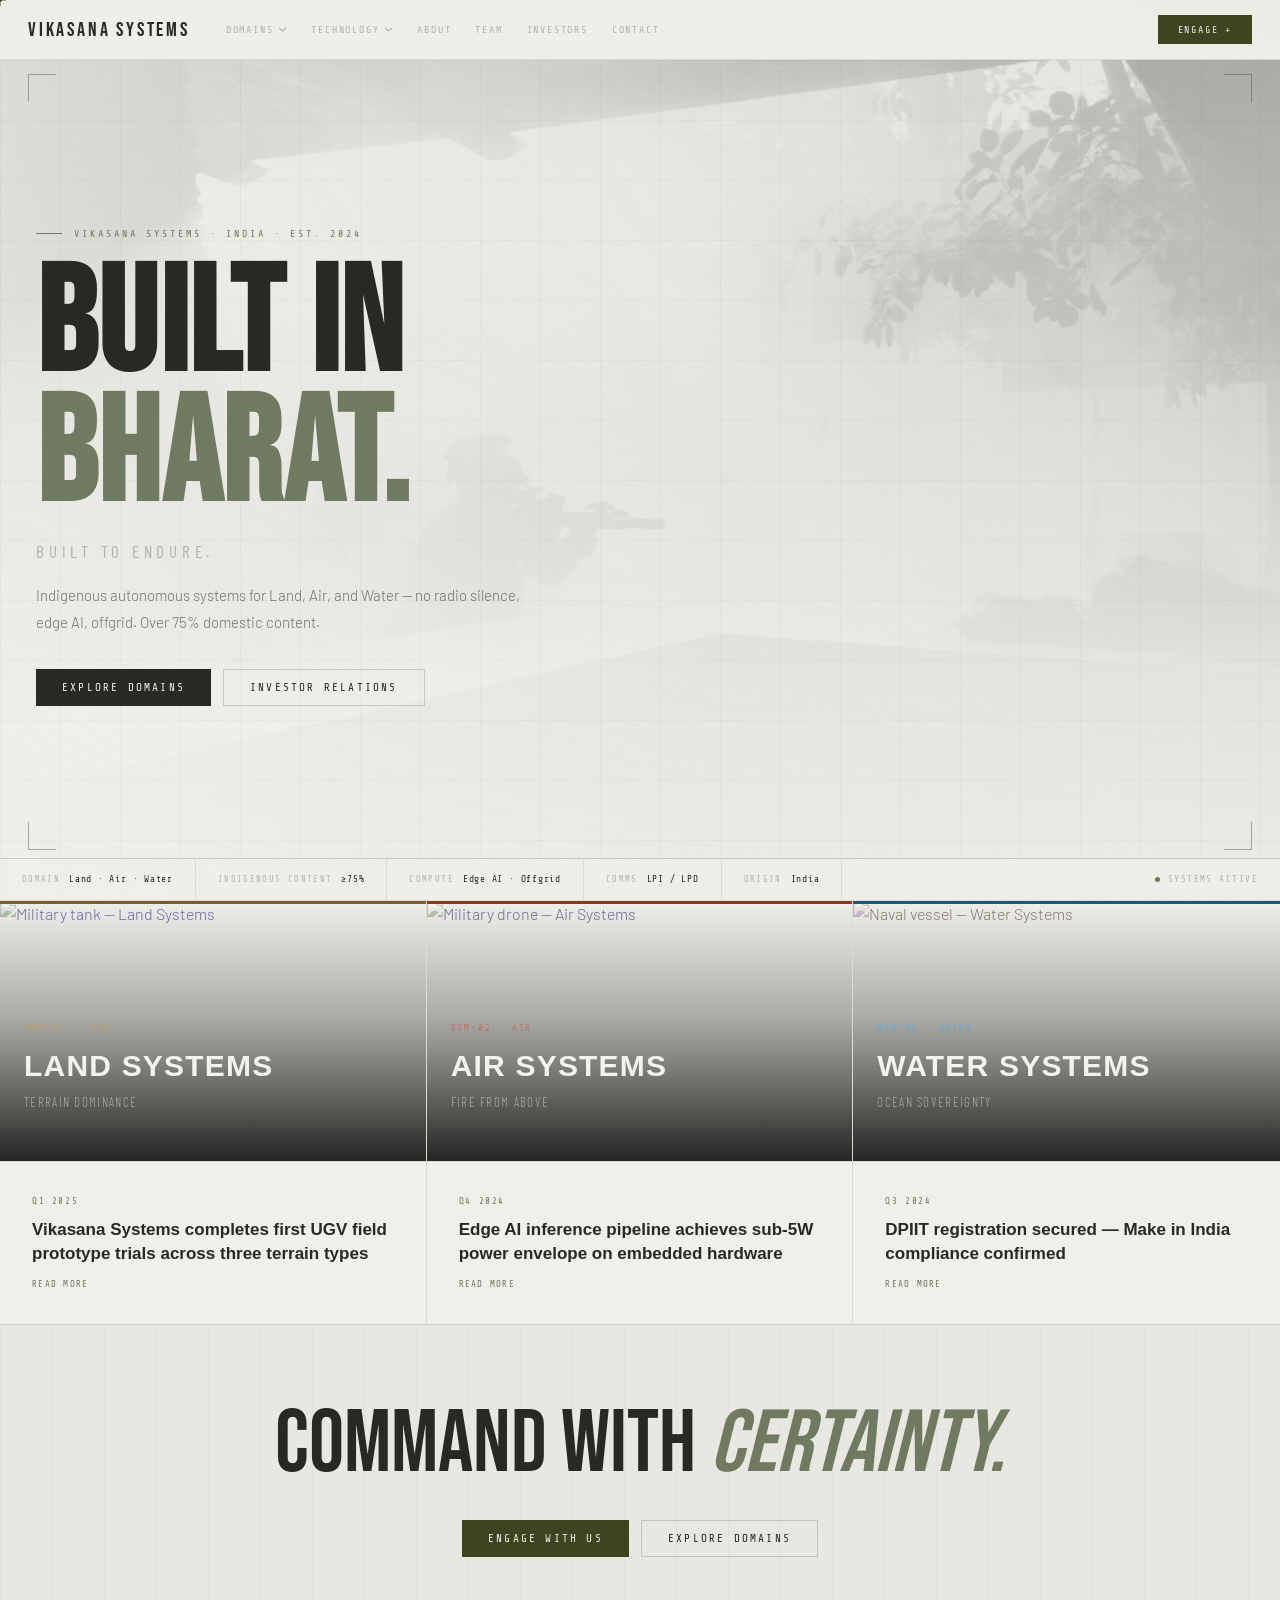
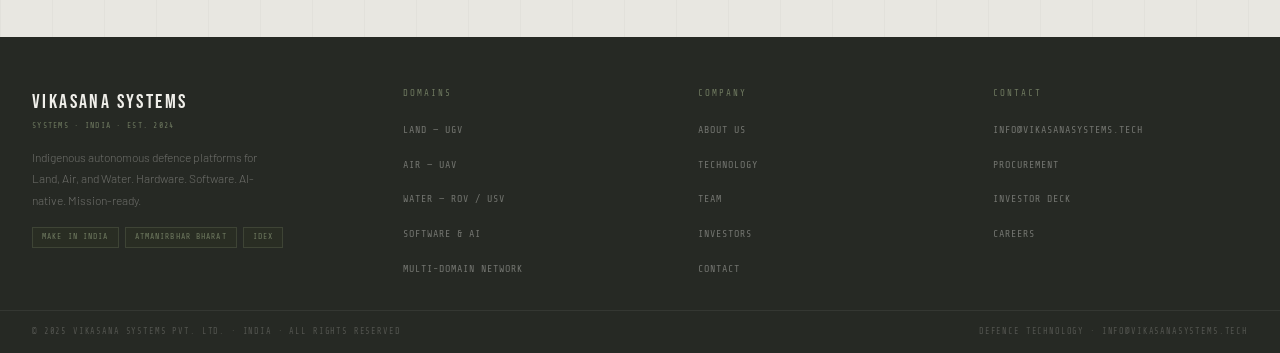
==== commit 315ebfce: "Update index.html" ====
--- a/index.html
+++ b/index.html
@@ -22,7 +22,7 @@
 <!-- MOBILE NAV -->
 <div id="mob-nav" role="dialog" aria-modal="true" aria-label="Navigation">
   <button class="mob-close" id="nav-close">[ CLOSE ]</button>
-  <a href="#" class="mob-link" data-page="home">Vikasana</a>
+  <a href="#" class="mob-link" data-page="home">Vikasana Systems</a>
   <div class="mob-sub-group">
     <a href="#" class="mob-sub" data-page="domains">Land Systems (UGV)</a>
     <a href="#" class="mob-sub" data-page="domains">Air Systems (UAV)</a>
@@ -43,7 +43,7 @@
 
 <!-- NAV -->
 <header id="nav" role="banner">
-  <a href="#" class="nav-brand" data-page="home">VIKASANA</a>
+  <a href="#" class="nav-brand" data-page="home">VIKASANA SYSTEMS</a>
   <ul class="nav-links" role="list">
 
     <li class="has-drop">
@@ -95,7 +95,6 @@
     <div class="hero-bg">
       <video id="hero-vid" autoplay muted loop playsinline preload="none" poster="assets/img/hero-poster.jpg">
         <source src="assets/video/army.webm" type="video/webm">
-        <source src="assets/video/army.mp4"  type="video/mp4">
       </video>
       <!-- Fallback image if video missing -->
       <img class="hero-fallback" src="https://images.unsplash.com/photo-1547483238-f400e65ccd56?w=1600&q=70&auto=format&fit=crop" alt="" aria-hidden="true">
@@ -196,7 +195,7 @@
   <footer class="site-footer">
     <div class="foot-grid">
       <div>
-        <span class="foot-name">VIKASANA</span>
+        <span class="foot-name">VIKASANA SYSTEMS</span>
         <span class="foot-sub">Systems · India · Est. 2024</span>
         <p class="foot-body">Indigenous autonomous defence platforms for Land, Air, and Water. Hardware. Software. AI-native. Mission-ready.</p>
         <div class="foot-badges">
@@ -633,7 +632,7 @@
     </div>
 
     <div class="why-section">
-      <h2 class="why-h">WHY VIKASANA</h2>
+      <h2 class="why-h">WHY VIKASANA SYSTEMS</h2>
       <div class="why-grid">
         <div class="why-item"><div class="why-sq"></div><p class="why-text">Vertically integrated hardware-software capability — one team from silicon to mission software</p></div>
         <div class="why-item"><div class="why-sq"></div><p class="why-text">Rare combination: ROV, UAV, and UGV under one roof with shared AI and comms architecture</p></div>
--- a/css/style.css
+++ b/css/style.css
@@ -1,190 +1,171 @@
 /* ============================================================
    VIKASANA SYSTEMS — style.css
-   Palette: #262924 #F0EFEA #AEB6A8 #6F7A60 #3C4520
-   ============================================================ */
-
-*, *::before, *::after {
-  box-sizing: border-box;
-  margin: 0;
-  padding: 0;
-}
+   Palette: #262924 · #F0EFEA · #AEB6A8 · #6F7A60 · #3C4520
+   ============================================================ */
+
+*, *::before, *::after { box-sizing: border-box; margin: 0; padding: 0; }
 
 :root {
-  --bg:           #262924;
-  --bg-deep:      #1a1c18;
-  --bg-panel:     #1e2118;
-  --bg-card:      #212419;
-  --off-white:    #F0EFEA;
-  --mid:          #AEB6A8;
-  --olive:        #6F7A60;
-  --dark-olive:   #3C4520;
-  --border:       rgba(174, 182, 168, 0.12);
-  --border-hi:    rgba(240, 239, 234, 0.28);
-  --border-olive: rgba(111, 122, 96, 0.35);
-  --mono:         'Share Tech Mono', monospace;
-  --display:      'Bebas Neue', sans-serif;
-  --cond:         'Barlow Condensed', sans-serif;
-  --body:         'Barlow', sans-serif;
-  --nav-h:        60px;
-}
-
-html {
-  scroll-behavior: smooth;
-  font-size: 16px;
-}
+  --charcoal: #262924;
+  --cream:    #F0EFEA;
+  --stone:    #AEB6A8;
+  --olive:    #6F7A60;
+  --forest:   #3C4520;
+  --bg-panel: #E8E7E1;
+  --bg-card:  #ECEAE3;
+  --land:     #7A5C30;
+  --air:      #8B3A20;
+  --water:    #1A5A7A;
+  --border:        rgba(38,41,36,.1);
+  --border-mid:    rgba(38,41,36,.18);
+  --border-hi:     rgba(38,41,36,.35);
+  --mono:    'Share Tech Mono', monospace;
+  --display: 'Bebas Neue', sans-serif;
+  --cond:    'Barlow Condensed', sans-serif;
+  --body:    'Barlow', sans-serif;
+  --nav-h:   60px;
+}
+
+html { scroll-behavior: smooth; font-size: 16px; }
 
 body {
-  background: var(--bg);
-  color: var(--off-white);
+  background: var(--cream);
+  color: var(--charcoal);
   font-family: var(--body);
   font-weight: 300;
   overflow-x: hidden;
   line-height: 1.6;
 }
 
-/* CURSOR — desktop only */
+/* Very subtle paper noise */
+body::before {
+  content: '';
+  position: fixed; inset: 0;
+  opacity: .016;
+  background-image: url("data:image/svg+xml,%3Csvg xmlns='http://www.w3.org/2000/svg' width='300' height='300'%3E%3Cfilter id='n'%3E%3CfeTurbulence type='fractalNoise' baseFrequency='0.9' numOctaves='4' stitchTiles='stitch'/%3E%3C/filter%3E%3Crect width='300' height='300' filter='url(%23n)'/%3E%3C/svg%3E");
+  pointer-events: none;
+  z-index: 9000;
+}
+
+/* ============================================================
+   CURSOR — fine pointer only
+   ============================================================ */
 @media (pointer: fine) {
-  *, *::before, *::after { cursor: none !important; }
-
-  #cur-ring {
+  * { cursor: none !important; }
+
+  #c-ring {
     position: fixed;
-    width: 34px; height: 34px;
-    border: 1px solid rgba(240,239,234,0.55);
+    width: 30px; height: 30px;
+    border: 1.5px solid rgba(60,69,32,.5);
     border-radius: 50%;
     pointer-events: none;
     z-index: 99999;
     transform: translate(-50%,-50%);
-    transition: width .18s, height .18s, border-color .18s;
+    transition: width .15s, height .15s, border-color .15s, border-radius .15s;
     will-change: left, top;
   }
-  #cur-dot {
+  #c-dot {
     position: fixed;
     width: 4px; height: 4px;
-    background: var(--off-white);
+    background: var(--forest);
+    border-radius: 50%;
     pointer-events: none;
     z-index: 99999;
     transform: translate(-50%,-50%);
   }
-  #cur-h {
+  #c-h {
     position: fixed;
-    width: 12px; height: 1px;
-    background: rgba(240,239,234,0.45);
+    width: 11px; height: 1px;
+    background: rgba(60,69,32,.45);
     pointer-events: none;
     z-index: 99999;
     transform: translate(-50%,-50%);
   }
-  #cur-v {
+  #c-v {
     position: fixed;
-    width: 1px; height: 12px;
-    background: rgba(240,239,234,0.45);
+    width: 1px; height: 11px;
+    background: rgba(60,69,32,.45);
     pointer-events: none;
     z-index: 99999;
     transform: translate(-50%,-50%);
   }
 }
 
-/* SCANLINES */
-body::after {
-  content: '';
-  position: fixed;
-  inset: 0;
-  background: repeating-linear-gradient(
-    0deg,
-    transparent,
-    transparent 3px,
-    rgba(0,0,0,0.035) 3px,
-    rgba(0,0,0,0.035) 4px
-  );
-  pointer-events: none;
-  z-index: 9000;
-}
-
-/* NOISE GRAIN */
-body::before {
-  content: '';
-  position: fixed;
-  inset: 0;
-  opacity: 0.025;
-  background-image: url("data:image/svg+xml,%3Csvg xmlns='http://www.w3.org/2000/svg' width='300' height='300'%3E%3Cfilter id='n'%3E%3CfeTurbulence type='fractalNoise' baseFrequency='0.85' numOctaves='4' stitchTiles='stitch'/%3E%3C/filter%3E%3Crect width='300' height='300' filter='url(%23n)'/%3E%3C/svg%3E");
-  pointer-events: none;
-  z-index: 8999;
-}
-
-/* ======================================================
+/* ============================================================
    UTILITIES
-   ====================================================== */
-
-.u-mono    { font-family: var(--mono); }
-.u-display { font-family: var(--display); }
-.u-cond    { font-family: var(--cond); }
-.u-olive   { color: var(--olive); }
-.u-mid     { color: var(--mid); }
-.u-dim     { color: rgba(240,239,234,0.2); }
-
-.section-label {
+   ============================================================ */
+
+.sec-tag {
   font-family: var(--mono);
   font-size: 10px;
-  letter-spacing: 0.24em;
+  letter-spacing: .26em;
   text-transform: uppercase;
   color: var(--olive);
   display: flex;
   align-items: center;
   gap: 10px;
-  margin-bottom: 14px;
-}
-.section-label::after {
+  margin-bottom: 12px;
+}
+.sec-tag::before {
   content: '';
   display: block;
-  width: 44px; height: 1px;
+  width: 24px; height: 1px;
   background: var(--olive);
-  flex-shrink: 0;
-}
-
-.section-title {
+}
+
+.sec-h {
   font-family: var(--display);
-  font-size: clamp(44px, 5.5vw, 76px);
-  text-transform: uppercase;
-  line-height: 0.92;
-  color: var(--off-white);
-  letter-spacing: 0.01em;
-}
-.section-title em {
-  color: var(--mid);
-  font-style: normal;
+  font-size: clamp(44px, 5.8vw, 80px);
+  text-transform: uppercase;
+  line-height: .9;
+  color: var(--charcoal);
+  letter-spacing: .01em;
+}
+.sec-h em { color: var(--olive); font-style: italic; }
+
+.sec-intro {
+  font-size: 15px;
+  line-height: 1.85;
+  color: rgba(38,41,36,.65);
+  font-weight: 300;
+  max-width: 600px;
+  margin-top: 16px;
 }
 
 /* BUTTONS */
-.btn-primary {
-  display: inline-block;
-  font-family: var(--mono);
-  font-size: 11px;
-  letter-spacing: 0.2em;
-  text-transform: uppercase;
-  color: var(--bg);
-  background: var(--off-white);
-  border: none;
-  padding: 13px 28px;
-  text-decoration: none;
-  transition: opacity .2s;
+.btn-dark {
+  display: inline-flex; align-items: center;
+  font-family: var(--mono); font-size: 11px;
+  letter-spacing: .2em; text-transform: uppercase;
+  color: var(--cream); background: var(--charcoal);
+  border: none; padding: 12px 26px;
+  text-decoration: none; transition: background .2s;
   white-space: nowrap;
 }
-.btn-primary:hover { opacity: .82; }
-
-.btn-ghost {
-  display: inline-block;
-  font-family: var(--mono);
-  font-size: 11px;
-  letter-spacing: 0.2em;
-  text-transform: uppercase;
-  color: var(--off-white);
-  background: transparent;
-  border: 1px solid var(--border-hi);
-  padding: 13px 28px;
-  text-decoration: none;
-  transition: background .2s;
+.btn-dark:hover { background: var(--forest); }
+
+.btn-olive {
+  display: inline-flex; align-items: center;
+  font-family: var(--mono); font-size: 11px;
+  letter-spacing: .2em; text-transform: uppercase;
+  color: var(--cream); background: var(--forest);
+  border: none; padding: 12px 26px;
+  text-decoration: none; transition: background .2s;
   white-space: nowrap;
 }
-.btn-ghost:hover { background: rgba(240,239,234,0.06); }
+.btn-olive:hover { background: var(--charcoal); }
+
+.btn-outline {
+  display: inline-flex; align-items: center;
+  font-family: var(--mono); font-size: 11px;
+  letter-spacing: .2em; text-transform: uppercase;
+  color: var(--charcoal); background: transparent;
+  border: 1.5px solid var(--border-mid);
+  padding: 11px 26px;
+  text-decoration: none; transition: all .2s;
+  white-space: nowrap;
+}
+.btn-outline:hover { border-color: var(--forest); color: var(--forest); }
 
 /* REVEAL */
 .reveal {
@@ -192,37 +173,40 @@
   transform: translateY(26px);
   transition: opacity .75s ease, transform .75s ease;
 }
-.reveal.visible {
-  opacity: 1;
-  transform: none;
-}
-.rd1 { transition-delay: .1s; }
-.rd2 { transition-delay: .2s; }
-.rd3 { transition-delay: .3s; }
-.rd4 { transition-delay: .4s; }
-.rd5 { transition-delay: .5s; }
-
-/* DIVIDER */
-.divider {
-  height: 1px;
-  background: var(--border);
-  margin: 0;
-}
-
-/* ======================================================
+.reveal.in { opacity: 1; transform: none; }
+.d1 { transition-delay: .1s; }
+.d2 { transition-delay: .2s; }
+.d3 { transition-delay: .3s; }
+.d4 { transition-delay: .4s; }
+.d5 { transition-delay: .5s; }
+
+/* PAGE SYSTEM */
+.page { display: none; }
+.page.active { display: block; }
+
+/* Inner page wrapper */
+.inner-page {
+  padding: 64px 52px 72px;
+  max-width: 1180px;
+  margin: 0 auto;
+  /* Push below fixed nav */
+  padding-top: calc(var(--nav-h) + 52px);
+}
+
+/* ============================================================
    NAV
-   ====================================================== */
+   ============================================================ */
 
 #nav {
   position: fixed;
   top: 0; left: 0; right: 0;
-  z-index: 8000;
   height: var(--nav-h);
+  z-index: 800;
   display: flex;
   align-items: center;
-  justify-content: space-between;
   padding: 0 48px;
-  background: rgba(38,41,36,0.94);
+  gap: 32px;
+  background: rgba(240,239,234,.97);
   backdrop-filter: blur(14px);
   -webkit-backdrop-filter: blur(14px);
   border-bottom: 1px solid var(--border);
@@ -230,58 +214,117 @@
 }
 
 .nav-brand {
+  font-family: var(--display);
+  font-size: 20px;
+  letter-spacing: .14em;
+  color: var(--charcoal);
   text-decoration: none;
-  display: flex;
-  flex-direction: column;
-  line-height: 1;
-}
-.nav-brand-name {
-  font-family: var(--cond);
-  font-weight: 800;
-  font-size: 18px;
-  letter-spacing: 0.12em;
-  text-transform: uppercase;
-  color: var(--off-white);
-}
-.nav-brand-sub {
-  font-family: var(--mono);
-  font-size: 8px;
-  letter-spacing: 0.16em;
-  color: var(--olive);
-  margin-top: 2px;
-  text-transform: uppercase;
+  flex-shrink: 0;
 }
 
 .nav-links {
   display: flex;
+  align-items: stretch;
+  list-style: none;
+  height: 100%;
+  gap: 0;
+  flex: 1;
+}
+.nav-links li {
+  position: relative;
+  display: flex;
   align-items: center;
-  gap: 32px;
-  list-style: none;
-}
-.nav-links a {
+}
+.nav-link {
   font-family: var(--mono);
   font-size: 10px;
-  letter-spacing: 0.18em;
-  text-transform: uppercase;
-  color: var(--mid);
+  letter-spacing: .18em;
+  text-transform: uppercase;
+  color: var(--stone);
   text-decoration: none;
+  padding: 0 15px;
+  height: 100%;
+  display: flex;
+  align-items: center;
+  gap: 5px;
+  background: transparent;
+  border: none;
   transition: color .2s;
-}
-.nav-links a:hover { color: var(--off-white); }
-
-.nav-cta {
+  white-space: nowrap;
+}
+.nav-link:hover, .nav-link.active { color: var(--charcoal); }
+.nav-link svg { flex-shrink: 0; transition: transform .2s; }
+.has-drop:hover .nav-link svg { transform: rotate(180deg); }
+
+/* Dropdown */
+.has-drop { position: relative; }
+.drop {
+  display: none;
+  position: absolute;
+  top: var(--nav-h);
+  left: 0;
+  min-width: 280px;
+  background: rgba(240,239,234,.99);
+  border: 1px solid var(--border-mid);
+  border-top: 2px solid var(--olive);
+  box-shadow: 0 10px 28px rgba(38,41,36,.1);
+  z-index: 700;
+}
+.has-drop:hover .drop { display: block; }
+
+.dd-item {
+  display: flex;
+  align-items: center;
+  gap: 14px;
+  padding: 11px 18px;
+  text-decoration: none;
+  border-bottom: 1px solid var(--border);
+  transition: background .15s;
+}
+.dd-item:last-child { border-bottom: none; }
+.dd-item:hover { background: rgba(60,69,32,.06); }
+.dd-dot {
+  width: 7px; height: 7px;
+  border-radius: 50%;
+  flex-shrink: 0;
+}
+.dd-body { display: flex; flex-direction: column; gap: 1px; }
+.dd-title {
+  font-family: var(--mono);
+  font-size: 10.5px;
+  letter-spacing: .12em;
+  text-transform: uppercase;
+  color: var(--charcoal);
+}
+.dd-sub {
+  font-family: var(--mono);
+  font-size: 8.5px;
+  letter-spacing: .1em;
+  text-transform: uppercase;
+  color: var(--stone);
+}
+
+/* Nav right */
+.nav-right {
+  margin-left: auto;
+  display: flex;
+  align-items: center;
+  gap: 12px;
+  flex-shrink: 0;
+}
+.nav-engage {
   font-family: var(--mono);
   font-size: 10px;
-  letter-spacing: 0.18em;
-  text-transform: uppercase;
-  color: var(--bg);
-  background: var(--off-white);
+  letter-spacing: .18em;
+  text-transform: uppercase;
+  background: var(--forest);
+  color: var(--cream);
   border: none;
-  padding: 8px 18px;
-  transition: opacity .2s;
+  padding: 9px 20px;
+  transition: background .2s;
   white-space: nowrap;
 }
-.nav-cta:hover { opacity: .82; }
+.nav-engage:hover { background: var(--charcoal); }
 
 .nav-burger {
   display: none;
@@ -289,1153 +332,712 @@
   gap: 5px;
   background: none;
   border: none;
-  padding: 6px;
+  padding: 4px;
 }
 .nav-burger span {
   display: block;
-  width: 22px; height: 1px;
-  background: var(--off-white);
-  transition: transform .3s, opacity .3s;
-}
-
-/* MOBILE OVERLAY */
+  width: 22px; height: 1.5px;
+  background: var(--charcoal);
+}
+
+/* Mobile nav */
 #mob-nav {
   display: none;
-  position: fixed;
-  inset: 0;
-  background: rgba(26,28,24,0.98);
+  position: fixed; inset: 0;
+  background: rgba(240,239,234,.99);
   z-index: 7900;
   flex-direction: column;
-  align-items: center;
+  align-items: flex-start;
   justify-content: center;
-  gap: 28px;
+  padding: 0 36px;
+  gap: 0;
+  overflow-y: auto;
 }
 #mob-nav.open { display: flex; }
-#mob-nav a {
+.mob-close {
+  position: absolute;
+  top: 18px; right: 22px;
+  font-family: var(--mono);
+  font-size: 10px;
+  letter-spacing: .14em;
+  text-transform: uppercase;
+  color: var(--stone);
+  background: none;
+  border: none;
+}
+.mob-link {
   font-family: var(--display);
-  font-size: clamp(36px, 8vw, 52px);
-  letter-spacing: 0.06em;
-  text-transform: uppercase;
-  color: var(--off-white);
+  font-size: clamp(32px, 7vw, 48px);
+  letter-spacing: .04em;
+  text-transform: uppercase;
+  color: var(--charcoal);
+  text-decoration: none;
+  padding: 9px 0;
+  border-bottom: 1px solid var(--border);
+  width: 100%;
+  transition: color .2s, padding-left .2s;
+}
+.mob-link:hover { color: var(--olive); padding-left: 10px; }
+.mob-sub-group {
+  width: 100%;
+  border-bottom: 1px solid var(--border);
+  padding: 7px 0 12px 14px;
+  display: flex; flex-direction: column;
+  gap: 6px;
+}
+.mob-sub {
+  font-family: var(--mono);
+  font-size: 11px;
+  letter-spacing: .12em;
+  text-transform: uppercase;
+  color: var(--stone);
   text-decoration: none;
   transition: color .2s;
 }
-#mob-nav a:hover { color: var(--mid); }
-.mob-close {
-  position: absolute;
-  top: 18px; right: 24px;
-  font-family: var(--mono);
-  font-size: 10px;
-  letter-spacing: 0.14em;
-  text-transform: uppercase;
-  color: var(--mid);
-  background: none;
-  border: none;
-}
-.mob-close:hover { color: var(--off-white); }
-
-/* ======================================================
+.mob-sub:hover { color: var(--olive); }
+
+/* ============================================================
    HERO
-   ====================================================== */
-
-#hero {
+   ============================================================ */
+
+.hero {
   position: relative;
   height: 100dvh;
-  min-height: 560px;
+  min-height: 580px;
   display: flex;
-  align-items: flex-end;
+  flex-direction: column;
   overflow: hidden;
 }
 
-.hero-video-wrap {
+/* BG */
+.hero-bg {
+  position: absolute; inset: 0; z-index: 0;
+}
+.hero-bg video {
+  position: absolute; inset: 0;
+  width: 100%; height: 100%;
+  object-fit: cover;
+  opacity: .3;
+  filter: saturate(.3) contrast(1.1);
+  z-index: 1;
+}
+.hero-fallback {
+  position: absolute; inset: 0;
+  width: 100%; height: 100%;
+  object-fit: cover;
+  opacity: .3;
+  filter: saturate(.3) contrast(1.1);
+  z-index: 0;
+}
+.hero-bg::after {
+  content: '';
+  position: absolute; inset: 0; z-index: 2;
+  background:
+    linear-gradient(to bottom,
+      rgba(240,239,234,0) 0%,
+      rgba(240,239,234,.2) 35%,
+      rgba(240,239,234,.82) 75%,
+      rgba(240,239,234,.95) 100%),
+    linear-gradient(to right,
+      rgba(240,239,234,.7) 0%,
+      rgba(240,239,234,.08) 55%,
+      transparent 100%);
+}
+
+/* Grid overlay */
+.hero-grid {
+  position: absolute; inset: 0; z-index: 1;
+  background-image:
+    linear-gradient(rgba(38,41,36,.03) 1px, transparent 1px),
+    linear-gradient(90deg, rgba(38,41,36,.03) 1px, transparent 1px);
+  background-size: 60px 60px;
+}
+
+/* Animated scan line */
+.hero-scan {
+  position: absolute; left: 0; right: 0; height: 1px;
+  background: linear-gradient(90deg, transparent, rgba(111,122,96,.4) 45%, rgba(60,69,32,.55) 55%, transparent);
+  z-index: 3;
+  animation: scanLine 9s ease-in-out infinite;
+}
+@keyframes scanLine {
+  0%   { top: var(--nav-h); opacity: 0; }
+  4%   { opacity: 1; }
+  96%  { opacity: .35; }
+  100% { top: 100%; opacity: 0; }
+}
+
+/* Corner reticles */
+.ret {
   position: absolute;
-  inset: 0;
-  z-index: 0;
-}
-.hero-video-wrap video {
-  width: 100%;
-  height: 100%;
-  object-fit: cover;
-  opacity: 0.42;
-  filter: saturate(0.35) contrast(1.12);
-}
-.hero-video-wrap::after {
-  content: '';
-  position: absolute;
-  inset: 0;
-  background:
-    linear-gradient(to top,  var(--bg) 0%, rgba(38,41,36,0.55) 45%, rgba(38,41,36,0.1) 100%),
-    linear-gradient(to right, rgba(26,28,24,0.7) 0%, transparent 55%);
-}
-
-/* Hero grid */
-.hero-grid {
-  position: absolute;
-  inset: 0;
-  z-index: 1;
-  background-image:
-    linear-gradient(rgba(174,182,168,0.04) 1px, transparent 1px),
-    linear-gradient(90deg, rgba(174,182,168,0.04) 1px, transparent 1px);
-  background-size: 56px 56px;
-  mask-image: radial-gradient(ellipse 90% 90% at 30% 50%, black 20%, transparent 75%);
-  -webkit-mask-image: radial-gradient(ellipse 90% 90% at 30% 50%, black 20%, transparent 75%);
-}
-
-/* Scan line */
-.hero-scan {
-  position: absolute;
-  left: 0; right: 0;
-  height: 1px;
-  background: linear-gradient(90deg, transparent 0%, rgba(174,182,168,0.25) 40%, rgba(111,122,96,0.4) 60%, transparent 100%);
-  z-index: 2;
-  animation: scanLine 8s ease-in-out infinite;
-}
-@keyframes scanLine {
-  0%   { top: 60px; opacity: 0; }
-  5%   { opacity: 1; }
-  90%  { opacity: 0.3; }
-  100% { top: 100%; opacity: 0; }
-}
-
-/* Corner reticles */
-.reticle {
-  position: absolute;
-  width: 36px; height: 36px;
-  z-index: 2;
-}
-.reticle.tl { top: calc(var(--nav-h) + 16px); left: 24px; border-top: 1px solid rgba(240,239,234,0.22); border-left: 1px solid rgba(240,239,234,0.22); }
-.reticle.tr { top: calc(var(--nav-h) + 16px); right: 24px; border-top: 1px solid rgba(240,239,234,0.22); border-right: 1px solid rgba(240,239,234,0.22); }
-.reticle.bl { bottom: 60px; left: 24px; border-bottom: 1px solid rgba(240,239,234,0.22); border-left: 1px solid rgba(240,239,234,0.22); }
-.reticle.br { bottom: 60px; right: 24px; border-bottom: 1px solid rgba(240,239,234,0.22); border-right: 1px solid rgba(240,239,234,0.22); }
-
+  width: 28px; height: 28px;
+  z-index: 3; opacity: .4;
+}
+.ret.tl { top: calc(var(--nav-h) + 14px); left: 28px; border-top: 1.5px solid var(--forest); border-left: 1.5px solid var(--forest); }
+.ret.tr { top: calc(var(--nav-h) + 14px); right: 28px; border-top: 1.5px solid var(--forest); border-right: 1.5px solid var(--forest); }
+.ret.bl { bottom: 50px; left: 28px; border-bottom: 1.5px solid var(--forest); border-left: 1.5px solid var(--forest); }
+.ret.br { bottom: 50px; right: 28px; border-bottom: 1.5px solid var(--forest); border-right: 1.5px solid var(--forest); }
+
+/* Content — padding-top ensures nothing hides under nav */
 .hero-content {
   position: relative;
-  z-index: 3;
-  padding: 0 48px 80px;
-  max-width: min(820px, 90vw);
+  z-index: 4;
+  /* Start from top of section, push down past nav */
+  padding: calc(var(--nav-h) + 72px) 52px 100px;
+  max-width: min(860px, 92vw);
+  /* Vertically centre in remaining space */
+  margin-top: auto;
+  margin-bottom: auto;
 }
 
 .hero-eyebrow {
   font-family: var(--mono);
   font-size: 10px;
-  letter-spacing: 0.28em;
+  letter-spacing: .3em;
   text-transform: uppercase;
   color: var(--olive);
-  display: flex;
-  align-items: center;
-  gap: 12px;
+  display: flex; align-items: center; gap: 12px;
   margin-bottom: 20px;
-  opacity: 0;
-  animation: fadeUp .7s ease .3s forwards;
-}
-.hero-eyebrow::before {
-  content: '';
-  width: 30px; height: 1px;
-  background: var(--olive);
-}
+}
+.hero-eyebrow::before { content: ''; width: 26px; height: 1px; background: var(--olive); }
 
 .hero-title {
   font-family: var(--display);
-  font-size: clamp(60px, 10vw, 132px);
-  line-height: 0.9;
-  text-transform: uppercase;
-  letter-spacing: 0.02em;
-  color: var(--off-white);
-  opacity: 0;
-  animation: fadeUp .7s ease .5s forwards;
-}
-.hero-title .ghost { color: rgba(240,239,234,0.18); }
-.hero-title .accent { color: var(--mid); }
+  font-size: clamp(68px, 12vw, 148px);
+  line-height: .88;
+  text-transform: uppercase;
+  letter-spacing: .01em;
+  color: var(--charcoal);
+}
+.hero-title .accent { color: var(--olive); display: block; }
 
 .hero-tagline {
   font-family: var(--cond);
+  font-weight: 400;
+  font-size: clamp(13px, 1.6vw, 17px);
+  letter-spacing: .28em;
+  text-transform: uppercase;
+  color: var(--stone);
+  margin-top: 16px;
+}
+
+.hero-desc {
+  font-size: clamp(13px, 1.2vw, 15px);
+  line-height: 1.85;
+  color: rgba(38,41,36,.62);
+  max-width: 490px;
   font-weight: 300;
-  font-size: clamp(14px, 1.8vw, 19px);
-  letter-spacing: 0.22em;
-  text-transform: uppercase;
-  color: var(--mid);
-  margin-top: 18px;
-  opacity: 0;
-  animation: fadeUp .7s ease .68s forwards;
-}
-
-.hero-desc {
-  margin-top: 24px;
-  font-size: clamp(13px, 1.4vw, 15px);
-  line-height: 1.8;
-  color: rgba(174,182,168,0.72);
-  max-width: 500px;
-  font-weight: 300;
-  opacity: 0;
-  animation: fadeUp .7s ease .82s forwards;
-}
-
-.hero-actions {
-  margin-top: 36px;
-  display: flex;
-  flex-wrap: wrap;
-  gap: 12px;
-  opacity: 0;
-  animation: fadeUp .7s ease .96s forwards;
-}
-
-/* Hero bottom strip */
+  margin-top: 16px;
+}
+
+.hero-cta {
+  margin-top: 32px;
+  display: flex; flex-wrap: wrap; gap: 12px;
+}
+
+/* Bottom strip */
 .hero-strip {
   position: absolute;
   bottom: 0; left: 0; right: 0;
-  z-index: 3;
-  height: 44px;
-  border-top: 1px solid var(--border);
-  background: rgba(26,28,24,0.6);
+  z-index: 4;
+  height: 42px;
+  display: flex; align-items: stretch;
+  border-top: 1px solid var(--border-mid);
+  background: rgba(240,239,234,.95);
   backdrop-filter: blur(8px);
-  -webkit-backdrop-filter: blur(8px);
-  display: flex;
-  align-items: stretch;
-  overflow-x: auto;
-  scrollbar-width: none;
+  overflow-x: auto; scrollbar-width: none;
 }
 .hero-strip::-webkit-scrollbar { display: none; }
-
-.strip-item {
-  display: flex;
-  align-items: center;
-  gap: 9px;
-  padding: 0 24px;
+.strip-cell {
+  display: flex; align-items: center; gap: 9px;
+  padding: 0 22px;
   border-right: 1px solid var(--border);
   flex-shrink: 0;
-  font-family: var(--mono);
-  font-size: 9.5px;
-  letter-spacing: 0.1em;
-  white-space: nowrap;
-}
-.strip-item-label { color: var(--mid); text-transform: uppercase; }
-.strip-item-val   { color: var(--off-white); }
+}
+.sc-lbl { font-family: var(--mono); font-size: 8.5px; letter-spacing: .16em; text-transform: uppercase; color: var(--stone); }
+.sc-val { font-family: var(--mono); font-size: 9.5px; letter-spacing: .08em; color: var(--charcoal); }
 .strip-live {
   margin-left: auto;
-  display: flex;
-  align-items: center;
-  gap: 8px;
-  padding: 0 24px;
-  font-family: var(--mono);
-  font-size: 9px;
-  color: var(--mid);
-  letter-spacing: 0.14em;
-  text-transform: uppercase;
-  flex-shrink: 0;
+  display: flex; align-items: center; gap: 8px;
+  padding: 0 22px;
+  font-family: var(--mono); font-size: 9px;
+  letter-spacing: .16em; text-transform: uppercase;
+  color: var(--stone); flex-shrink: 0;
 }
 .live-dot {
-  width: 6px; height: 6px;
-  border-radius: 50%;
+  width: 5px; height: 5px; border-radius: 50%;
   background: var(--olive);
-  flex-shrink: 0;
-  animation: livePulse 2s ease infinite;
-}
-@keyframes livePulse {
-  0%,100% { opacity: 1; }
-  50%      { opacity: 0.2; }
-}
-
-/* ======================================================
-   ABOUT
-   ====================================================== */
-
-#about {
-  padding: 100px 48px;
+  animation: blink 2s ease infinite;
+}
+@keyframes blink { 0%,100%{opacity:1} 50%{opacity:.15} }
+
+/* ============================================================
+   DOMAIN CARDS
+   ============================================================ */
+
+.domain-cards {
   display: grid;
-  grid-template-columns: 1fr 1fr;
-  gap: 72px;
-  align-items: center;
+  grid-template-columns: repeat(3,1fr);
   border-top: 1px solid var(--border);
+}
+
+.dc {
   position: relative;
+  height: 260px;
   overflow: hidden;
-}
-
-#about::before {
+  display: flex; align-items: flex-end;
+  padding: 22px 24px;
+  text-decoration: none;
+  border-right: 1px solid var(--border);
+}
+.dc:last-child { border-right: none; }
+
+.dc img {
+  position: absolute; inset: 0;
+  width: 100%; height: 100%;
+  object-fit: cover;
+  transition: transform 5s ease, opacity .4s;
+  z-index: 0;
+}
+.dc-land  img { filter: saturate(.5) contrast(1.06); opacity: .55; }
+.dc-air   img { filter: saturate(.4) sepia(.2) contrast(1.1); opacity: .55; }
+.dc-water img { filter: saturate(.4) hue-rotate(170deg) contrast(1.06); opacity: .5; }
+
+.dc:hover img { transform: scale(1.05); opacity: .7; }
+
+.dc-overlay {
+  position: absolute; inset: 0; z-index: 1;
+  background: linear-gradient(to top, rgba(10,11,9,.88) 0%, rgba(10,11,9,.3) 55%, transparent 100%);
+  transition: opacity .3s;
+}
+
+/* Color bar per domain */
+.dc::before {
   content: '';
-  position: absolute;
-  bottom: -120px; right: -120px;
-  width: 480px; height: 480px;
-  border-radius: 50%;
-  background: radial-gradient(circle, rgba(60,69,32,0.12) 0%, transparent 70%);
-  pointer-events: none;
-}
-
-.about-media {
+  position: absolute; top: 0; left: 0; right: 0;
+  height: 3px; z-index: 3;
+  transition: height .3s;
+}
+.dc-land::before  { background: var(--land); }
+.dc-air::before   { background: var(--air); }
+.dc-water::before { background: var(--water); }
+.dc:hover::before { height: 4px; }
+
+.dc-content { position: relative; z-index: 2; }
+.dc-num {
+  font-family: var(--mono); font-size: 9px;
+  letter-spacing: .2em; text-transform: uppercase;
+  margin-bottom: 7px;
+}
+.dc-land  .dc-num { color: rgba(196,152,90,.8); }
+.dc-air   .dc-num { color: rgba(200,100,80,.8); }
+.dc-water .dc-num { color: rgba(90,170,220,.8); }
+
+.dc-name {
+  font-family: var(--cond); font-weight: 700;
+  font-size: clamp(20px, 2.8vw, 30px);
+  text-transform: uppercase; letter-spacing: .04em;
+  color: #f4f2ec; margin-bottom: 2px;
+}
+.dc-sub {
+  font-family: var(--cond); font-weight: 300;
+  font-size: 13px; text-transform: uppercase;
+  letter-spacing: .1em; color: rgba(244,242,236,.5);
+}
+.dc-arrow {
+  font-family: var(--mono); font-size: 10px;
+  letter-spacing: .14em; text-transform: uppercase;
+  margin-top: 10px;
+  opacity: 0; transform: translateX(-6px);
+  transition: opacity .25s, transform .25s;
+}
+.dc-land  .dc-arrow { color: rgba(196,152,90,.9); }
+.dc-air   .dc-arrow { color: rgba(200,100,80,.9); }
+.dc-water .dc-arrow { color: rgba(90,170,220,.9); }
+.dc:hover .dc-arrow { opacity: 1; transform: none; }
+
+/* ============================================================
+   NEWS ROW
+   ============================================================ */
+
+.news-row {
+  display: grid;
+  grid-template-columns: repeat(3,1fr);
+  border-top: 1px solid var(--border);
+}
+.news-card {
+  padding: 32px;
+  border-right: 1px solid var(--border);
+  transition: background .2s;
+}
+.news-card:last-child { border-right: none; }
+.news-card:hover { background: var(--bg-panel); }
+.news-date  { font-family: var(--mono); font-size: 9px; letter-spacing: .18em; text-transform: uppercase; color: var(--olive); margin-bottom: 10px; }
+.news-title { font-family: var(--cond); font-weight: 600; font-size: 17px; color: var(--charcoal); line-height: 1.38; margin-bottom: 12px; }
+.news-read  { font-family: var(--mono); font-size: 9px; letter-spacing: .14em; text-transform: uppercase; color: var(--olive); }
+
+/* ============================================================
+   CTA BAND
+   ============================================================ */
+
+.cta-band {
+  padding: 80px 52px;
+  background: var(--bg-panel);
+  border-top: 1px solid var(--border);
+  text-align: center;
+  background-image:
+    linear-gradient(rgba(38,41,36,.03) 1px, transparent 1px),
+    linear-gradient(90deg, rgba(38,41,36,.03) 1px, transparent 1px);
+  background-size: 52px 52px;
+  background-color: var(--bg-panel);
+}
+.cta-h {
+  font-family: var(--display);
+  font-size: clamp(44px, 7vw, 88px);
+  text-transform: uppercase;
+  line-height: .9;
+  color: var(--charcoal);
+}
+.cta-h em { color: var(--olive); font-style: italic; }
+.cta-btns { display: flex; gap: 12px; justify-content: center; flex-wrap: wrap; margin-top: 36px; }
+
+/* ============================================================
+   FOOTER
+   ============================================================ */
+
+.site-footer {
+  background: var(--charcoal);
+  border-top: 1px solid var(--border);
+}
+.site-footer--slim .foot-grid { display: none; }
+.site-footer--slim { padding: 0; }
+
+.foot-grid {
+  display: grid;
+  grid-template-columns: 1.3fr 1fr 1fr 1fr;
+  gap: 40px;
+  padding: 48px 52px 32px;
+  border-bottom: 1px solid rgba(240,239,234,.07);
+}
+.foot-name { font-family: var(--display); font-size: 20px; letter-spacing: .12em; color: var(--cream); display: block; margin-bottom: 2px; }
+.foot-sub  { font-family: var(--mono); font-size: 8px; letter-spacing: .16em; text-transform: uppercase; color: var(--olive); display: block; margin-bottom: 14px; }
+.foot-body { font-size: 12px; line-height: 1.8; color: rgba(240,239,234,.35); max-width: 240px; }
+.foot-badges { display: flex; flex-wrap: wrap; gap: 6px; margin-top: 16px; }
+.foot-badge { font-family: var(--mono); font-size: 8px; letter-spacing: .14em; text-transform: uppercase; color: var(--olive); border: 1px solid rgba(111,122,96,.3); padding: 3px 9px; background: rgba(60,69,32,.15); }
+.foot-col-h { font-family: var(--mono); font-size: 9px; letter-spacing: .22em; text-transform: uppercase; color: var(--olive); margin-bottom: 14px; }
+.foot-links { list-style: none; display: flex; flex-direction: column; gap: 9px; }
+.foot-links a { font-family: var(--mono); font-size: 10px; letter-spacing: .1em; text-transform: uppercase; color: rgba(240,239,234,.38); text-decoration: none; transition: color .2s; }
+.foot-links a:hover { color: var(--cream); }
+.foot-bottom { display: flex; align-items: center; justify-content: space-between; flex-wrap: wrap; gap: 8px; padding: 14px 52px; }
+.foot-copy { font-family: var(--mono); font-size: 8.5px; letter-spacing: .1em; text-transform: uppercase; color: rgba(240,239,234,.22); }
+
+/* ============================================================
+   DOMAINS PAGE
+   ============================================================ */
+
+.dom-block { margin-bottom: 72px; }
+
+.dom-hero-img {
   position: relative;
-  aspect-ratio: 16/9;
+  margin-bottom: 26px;
   overflow: hidden;
   border: 1px solid var(--border);
 }
-.about-media video,
-.about-media img {
-  width: 100%;
-  height: 100%;
-  object-fit: cover;
-  filter: saturate(0.45) contrast(1.08);
-  opacity: 0.82;
-  display: block;
-}
-.about-media::after {
-  content: '';
-  position: absolute;
-  inset: 0;
-  background: linear-gradient(135deg, rgba(38,41,36,0.45) 0%, transparent 55%);
-}
-
-/* corner brackets */
-.brkt { position: absolute; width: 18px; height: 18px; z-index: 2; }
-.brkt.tl { top: 8px;  left: 8px;  border-top: 1px solid rgba(240,239,234,0.45); border-left: 1px solid rgba(240,239,234,0.45); }
-.brkt.tr { top: 8px;  right: 8px; border-top: 1px solid rgba(240,239,234,0.45); border-right: 1px solid rgba(240,239,234,0.45); }
-.brkt.bl { bottom: 8px; left: 8px;  border-bottom: 1px solid rgba(240,239,234,0.45); border-left: 1px solid rgba(240,239,234,0.45); }
-.brkt.br { bottom: 8px; right: 8px; border-bottom: 1px solid rgba(240,239,234,0.45); border-right: 1px solid rgba(240,239,234,0.45); }
-
-.about-text-wrap { max-width: 520px; }
-
-.about-lead {
-  font-family: var(--cond);
-  font-weight: 600;
-  font-size: clamp(18px, 2vw, 22px);
-  letter-spacing: 0.03em;
-  color: var(--off-white);
-  line-height: 1.45;
-  margin-bottom: 20px;
-}
-
-.about-body {
-  font-size: 14px;
+.dom-hero-img img {
+  width: 100%; height: 280px;
+  object-fit: cover; display: block;
+  filter: saturate(.45) contrast(1.08);
+  opacity: .75;
+  transition: transform 6s ease;
+}
+.dom-hero-img:hover img { transform: scale(1.03); }
+.dom-hero-air   img { filter: saturate(.35) sepia(.25) contrast(1.1); }
+.dom-hero-water img { filter: saturate(.35) hue-rotate(175deg) contrast(1.06); opacity: .65; }
+
+.dom-img-label {
+  position: absolute; bottom: 12px; left: 14px;
+  font-family: var(--mono); font-size: 9px;
+  letter-spacing: .2em; text-transform: uppercase;
+}
+.land-label  { color: rgba(196,152,90,.9); }
+.air-label   { color: rgba(200,100,80,.9); }
+.water-label { color: rgba(90,170,220,.9); }
+
+.dom-title {
+  font-family: var(--display);
+  font-size: clamp(28px, 4vw, 46px);
+  text-transform: uppercase;
+  letter-spacing: .04em;
+  margin-bottom: 10px;
+}
+.land-title  { color: var(--land); }
+.air-title   { color: var(--air); }
+.water-title { color: var(--water); }
+
+.dom-body {
+  font-size: 14.5px;
   line-height: 1.85;
-  color: rgba(174,182,168,0.78);
+  color: rgba(38,41,36,.65);
+  max-width: 600px;
+  margin-bottom: 22px;
   font-weight: 300;
-  margin-bottom: 14px;
-}
-
-/* Indigeny bar */
-.indigeny {
-  margin-top: 32px;
-  padding: 22px 24px;
-  background: rgba(60,69,32,0.22);
-  border: 1px solid var(--border-olive);
-}
-.indigeny-label {
-  font-family: var(--mono);
-  font-size: 9.5px;
-  letter-spacing: 0.2em;
-  text-transform: uppercase;
-  color: var(--olive);
-  margin-bottom: 12px;
-}
-.indigeny-track {
-  height: 2px;
-  background: rgba(174,182,168,0.1);
-  margin-bottom: 8px;
-}
-.indigeny-fill {
-  height: 100%;
-  width: 0;
-  background: linear-gradient(90deg, var(--dark-olive), var(--olive));
-  transition: width 1.4s cubic-bezier(.4,0,.2,1);
-}
-.indigeny-fill.go { width: 78%; }
-.indigeny-nums {
-  display: flex;
-  justify-content: space-between;
-  font-family: var(--mono);
-  font-size: 9px;
-  color: var(--mid);
-}
-.indigeny-nums span.hi { color: var(--off-white); font-size: 11px; }
-
-/* Key points */
-.keypoints {
-  margin-top: 28px;
-  display: flex;
-  flex-direction: column;
-  gap: 1px;
-  background: var(--border);
-  border: 1px solid var(--border);
-}
-.keypoint {
-  background: var(--bg);
-  padding: 14px 18px;
-  display: flex;
-  gap: 14px;
-  align-items: flex-start;
-  transition: background .2s;
-}
-.keypoint:hover { background: var(--bg-card); }
-.kp-bullet {
-  font-family: var(--mono);
-  font-size: 10px;
-  color: var(--olive);
-  margin-top: 2px;
-  flex-shrink: 0;
-  letter-spacing: 0.1em;
-}
-.kp-text {
-  font-size: 13px;
-  color: rgba(174,182,168,0.8);
-  line-height: 1.6;
-  font-weight: 300;
-}
-
-/* ======================================================
-   DOMAINS
-   ====================================================== */
-
-#domains {
-  padding: 100px 48px;
-  background: var(--bg-panel);
-  border-top: 1px solid var(--border);
-}
-
-.domains-intro {
-  max-width: 640px;
-  margin-bottom: 60px;
-}
-.domains-intro p {
-  font-size: 14px;
-  line-height: 1.85;
-  color: rgba(174,182,168,0.75);
-  margin-top: 20px;
-}
-
-/* Domain cards */
-.domain-grid {
-  display: grid;
-  grid-template-columns: repeat(3, 1fr);
-  gap: 1px;
-  background: var(--border);
-  border: 1px solid var(--border);
-  margin-bottom: 60px;
-}
-
-.domain-card {
-  background: var(--bg-panel);
-  padding: 40px 32px;
-  position: relative;
-  overflow: hidden;
-  transition: background .3s;
-}
-.domain-card:hover { background: #252920; }
-.domain-card::before {
-  content: '';
-  position: absolute;
-  top: 0; left: 0;
-  width: 0; height: 2px;
-  background: var(--olive);
-  transition: width .5s ease;
-}
-.domain-card:hover::before { width: 100%; }
-
-.dc-num {
-  font-family: var(--mono);
-  font-size: 9px;
-  letter-spacing: 0.16em;
-  color: rgba(174,182,168,0.18);
-  margin-bottom: 24px;
-}
-.dc-icon { margin-bottom: 18px; }
-.dc-title {
-  font-family: var(--cond);
-  font-weight: 700;
-  font-size: 22px;
-  text-transform: uppercase;
-  letter-spacing: 0.07em;
-  color: var(--off-white);
-  margin-bottom: 12px;
-}
-.dc-desc {
-  font-size: 13px;
-  line-height: 1.75;
-  color: rgba(174,182,168,0.65);
-  font-weight: 300;
-}
-.dc-tags {
-  display: flex;
-  flex-wrap: wrap;
-  gap: 6px;
-  margin-top: 20px;
-}
-.dc-tag {
-  font-family: var(--mono);
-  font-size: 8.5px;
-  letter-spacing: 0.14em;
-  text-transform: uppercase;
-  color: var(--olive);
-  border: 1px solid var(--border-olive);
-  padding: 3px 9px;
-  background: rgba(111,122,96,0.06);
-}
-
-/* Products coming soon banner */
-.products-soon {
-  border: 1px solid var(--border-olive);
-  background: rgba(60,69,32,0.15);
-  padding: 36px 40px;
-  display: flex;
-  align-items: center;
-  justify-content: space-between;
-  gap: 24px;
-  flex-wrap: wrap;
-}
-.ps-left {}
-.ps-tag {
-  font-family: var(--mono);
-  font-size: 9px;
-  letter-spacing: 0.22em;
-  text-transform: uppercase;
-  color: var(--olive);
-  margin-bottom: 10px;
-}
-.ps-title {
-  font-family: var(--cond);
-  font-weight: 700;
-  font-size: clamp(20px, 2.5vw, 26px);
-  text-transform: uppercase;
-  letter-spacing: 0.05em;
-  color: var(--off-white);
-  margin-bottom: 8px;
-}
-.ps-desc {
-  font-size: 13px;
-  color: rgba(174,182,168,0.65);
-  max-width: 480px;
-  line-height: 1.7;
-}
-.ps-right {
-  display: flex;
-  flex-direction: column;
-  align-items: flex-end;
-  gap: 8px;
-  flex-shrink: 0;
-}
-.ps-badge {
-  font-family: var(--mono);
-  font-size: 9px;
-  letter-spacing: 0.18em;
-  text-transform: uppercase;
-  padding: 6px 14px;
-  border: 1px solid var(--border-olive);
-  color: var(--olive);
-  background: rgba(111,122,96,0.08);
-  white-space: nowrap;
-}
-.ps-notify {
-  font-family: var(--mono);
-  font-size: 9.5px;
-  letter-spacing: 0.14em;
-  text-transform: uppercase;
-  color: var(--bg);
-  background: var(--mid);
-  border: none;
-  padding: 9px 18px;
-  transition: opacity .2s;
-  white-space: nowrap;
-}
-.ps-notify:hover { opacity: .82; }
-
-/* ======================================================
-   TECHNOLOGY / EDGE
-   ====================================================== */
-
-#technology {
-  padding: 100px 48px;
-  border-top: 1px solid var(--border);
-  position: relative;
-  overflow: hidden;
-}
-
-#technology::before {
-  content: '';
-  position: absolute;
-  top: -160px; right: -160px;
-  width: 560px; height: 560px;
-  border-radius: 50%;
-  background: radial-gradient(circle, rgba(60,69,32,0.1) 0%, transparent 70%);
-  pointer-events: none;
-}
-
-.tech-layout {
-  display: grid;
-  grid-template-columns: 1fr 1fr;
-  gap: 64px;
-  align-items: start;
-}
-
-.tech-pillars {
-  display: flex;
-  flex-direction: column;
-  gap: 1px;
-  background: var(--border);
-  border: 1px solid var(--border);
-}
-.tech-pillar {
-  background: var(--bg);
-  padding: 26px 24px;
-  display: grid;
-  grid-template-columns: 44px 1fr;
-  gap: 18px;
-  align-items: start;
-  transition: background .25s;
-}
-.tech-pillar:hover { background: var(--bg-card); }
-.tp-num {
-  font-family: var(--display);
-  font-size: 30px;
-  color: rgba(174,182,168,0.12);
-  line-height: 1;
-  padding-top: 2px;
-}
-.tp-title {
-  font-family: var(--cond);
-  font-weight: 700;
-  font-size: 17px;
-  text-transform: uppercase;
-  letter-spacing: 0.06em;
-  color: var(--off-white);
-  margin-bottom: 7px;
-}
-.tp-desc {
-  font-size: 13px;
-  line-height: 1.72;
-  color: var(--mid);
-  font-weight: 300;
-}
-
-.tech-right {}
-
-.stat-big-block {
-  padding: 32px;
-  background: rgba(60,69,32,0.22);
-  border: 1px solid var(--border-olive);
-  text-align: center;
-  margin-bottom: 20px;
-  position: relative;
-}
-.stat-big-block::before {
-  content: '';
-  position: absolute;
-  top: 0; left: 50%;
-  transform: translateX(-50%);
-  width: 40px; height: 2px;
-  background: var(--olive);
-}
-.sbb-val {
-  font-family: var(--display);
-  font-size: 76px;
-  line-height: 1;
-  color: var(--off-white);
-}
-.sbb-val sub {
-  font-family: var(--cond);
-  font-weight: 300;
-  font-size: 28px;
-  color: var(--mid);
-  vertical-align: middle;
-}
-.sbb-label {
-  font-family: var(--mono);
-  font-size: 9.5px;
-  letter-spacing: 0.22em;
-  text-transform: uppercase;
-  color: var(--olive);
-  margin-top: 10px;
-}
-
-.cert-stack {
-  display: flex;
-  flex-direction: column;
-  gap: 1px;
-  background: var(--border);
-  border: 1px solid var(--border);
-}
-.cert-row {
-  background: var(--bg);
-  display: flex;
-  align-items: center;
-  gap: 14px;
-  padding: 12px 16px;
-  transition: background .2s;
-}
-.cert-row:hover { background: var(--bg-card); }
-.cert-dot {
-  width: 5px; height: 5px;
-  border-radius: 50%;
-  background: var(--olive);
-  flex-shrink: 0;
-}
-.cert-text {
-  font-family: var(--mono);
-  font-size: 10px;
-  letter-spacing: 0.1em;
-  text-transform: uppercase;
-  color: var(--mid);
-}
-
-/* ======================================================
-   INVESTORS
-   ====================================================== */
-
-#investors {
-  padding: 100px 48px;
-  background: var(--bg-panel);
-  border-top: 1px solid var(--border);
-}
-
-.inv-layout {
-  display: grid;
-  grid-template-columns: 1fr 1fr;
-  gap: 72px;
-  align-items: start;
-}
-
-.inv-left-text {
-  font-size: 14px;
-  line-height: 1.88;
-  color: rgba(174,182,168,0.78);
-  font-weight: 300;
-  max-width: 460px;
-  margin: 20px 0 36px;
-}
-
-.metrics-grid {
+}
+
+/* Product grid */
+.prod-grid {
   display: grid;
   grid-template-columns: 1fr 1fr;
   gap: 1px;
   background: var(--border);
   border: 1px solid var(--border);
 }
-.metric-cell {
-  background: var(--bg-panel);
-  padding: 22px 18px;
+.prod-card {
+  background: var(--cream);
+  padding: 22px 20px;
   transition: background .2s;
 }
-.metric-cell:hover { background: #272b23; }
-.metric-val {
-  font-family: var(--display);
-  font-size: 38px;
-  color: var(--off-white);
-  line-height: 1;
-  margin-bottom: 5px;
-}
-.metric-label {
-  font-family: var(--mono);
-  font-size: 8.5px;
-  letter-spacing: 0.18em;
-  text-transform: uppercase;
-  color: var(--olive);
-}
-
-.inv-panel {
-  background: rgba(60,69,32,0.14);
-  border: 1px solid var(--border-olive);
-  padding: 36px 32px;
-}
-.inv-panel h3 {
-  font-family: var(--cond);
-  font-weight: 700;
-  font-size: 20px;
-  text-transform: uppercase;
-  letter-spacing: 0.07em;
-  color: var(--off-white);
-  margin-bottom: 22px;
-}
-.why-list {
-  list-style: none;
-  display: flex;
-  flex-direction: column;
-  gap: 14px;
-  margin-bottom: 32px;
-}
-.why-list li {
-  display: flex;
-  gap: 12px;
-  font-size: 13px;
-  color: rgba(174,182,168,0.8);
-  line-height: 1.65;
-}
-.why-list li::before {
-  content: '//';
-  font-family: var(--mono);
-  font-size: 10px;
-  color: var(--olive);
-  flex-shrink: 0;
-  margin-top: 2px;
-}
-
-/* ======================================================
-   CONTACT
-   ====================================================== */
-
-#contact {
-  padding: 100px 48px;
-  border-top: 1px solid var(--border);
-}
-
-.contact-layout {
-  display: grid;
-  grid-template-columns: 1fr 1fr;
-  gap: 72px;
-  align-items: start;
-}
-
-.contact-lead {
-  font-size: 14px;
-  line-height: 1.85;
-  color: rgba(174,182,168,0.75);
-  font-weight: 300;
-  max-width: 420px;
-  margin: 20px 0 36px;
-}
-
-.contact-details {
-  display: flex;
-  flex-direction: column;
-  gap: 0;
-}
-.c-item {
-  padding: 14px 0;
-  border-bottom: 1px solid var(--border);
-  display: flex;
-  flex-direction: column;
-  gap: 4px;
-}
-.c-item:first-child { border-top: 1px solid var(--border); }
-.c-label {
-  font-family: var(--mono);
-  font-size: 9px;
-  letter-spacing: 0.2em;
-  text-transform: uppercase;
-  color: var(--olive);
-}
-.c-val {
-  font-family: var(--cond);
-  font-weight: 500;
-  font-size: 16px;
-  letter-spacing: 0.04em;
-  color: var(--off-white);
-}
-.c-val a { color: inherit; text-decoration: none; transition: color .2s; }
-.c-val a:hover { color: var(--mid); }
-.c-note { font-size: 12px; color: var(--mid); font-family: var(--mono); letter-spacing: 0.06em; }
-
-/* Contact form */
-.contact-form-wrap {
-  background: var(--border);
-  display: flex;
-  flex-direction: column;
-  gap: 1px;
-  border: 1px solid var(--border);
-}
-.cf-field {
-  background: var(--bg);
-  padding: 15px 18px;
-  display: flex;
-  flex-direction: column;
-  gap: 5px;
-}
-.cf-label {
-  font-family: var(--mono);
-  font-size: 9px;
-  letter-spacing: 0.2em;
-  text-transform: uppercase;
-  color: var(--olive);
-}
-.cf-input,
-.cf-select,
-.cf-textarea {
-  background: transparent;
-  border: none;
-  outline: none;
-  font-family: var(--mono);
-  font-size: 13px;
-  color: var(--off-white);
-  width: 100%;
-  letter-spacing: 0.04em;
-}
-.cf-input::placeholder  { color: rgba(174,182,168,0.22); }
-.cf-textarea::placeholder { color: rgba(174,182,168,0.22); }
-.cf-select { color: rgba(174,182,168,0.55); }
-.cf-select option { background: #262924; color: var(--off-white); }
-.cf-textarea {
-  resize: vertical;
-  min-height: 88px;
-  line-height: 1.65;
-}
-.cf-row {
+.prod-card:hover { background: var(--bg-panel); }
+.prod-top { display: flex; align-items: flex-start; justify-content: space-between; margin-bottom: 14px; }
+.prod-name { font-family: var(--cond); font-weight: 700; font-size: 18px; text-transform: uppercase; letter-spacing: .07em; color: var(--charcoal); }
+.prod-sub-label { font-family: var(--mono); font-size: 8.5px; letter-spacing: .12em; text-transform: uppercase; color: var(--stone); margin-top: 2px; }
+.prod-lock { font-family: var(--mono); font-size: 10px; color: var(--stone); opacity: .45; }
+.prod-specs { display: grid; grid-template-columns: repeat(3,1fr); gap: 10px; padding-top: 14px; border-top: 1px solid var(--border); }
+.spec {}
+.spec-l { font-family: var(--mono); font-size: 8px; letter-spacing: .16em; text-transform: uppercase; color: var(--stone); margin-bottom: 2px; }
+.spec-v { font-family: var(--mono); font-size: 12px; color: var(--charcoal); font-weight: 400; }
+
+/* Software row */
+.sw-row {
   display: grid;
   grid-template-columns: 1fr 1fr;
   gap: 1px;
   background: var(--border);
-}
+  border: 1px solid var(--border);
+  margin-bottom: 60px;
+}
+.sw-card { background: var(--cream); padding: 26px 22px; transition: background .2s; }
+.sw-card:hover { background: var(--bg-panel); }
+.sw-num   { font-family: var(--mono); font-size: 9px; letter-spacing: .16em; color: var(--stone); margin-bottom: 10px; }
+.sw-title { font-family: var(--cond); font-weight: 700; font-size: 20px; text-transform: uppercase; letter-spacing: .06em; color: var(--charcoal); margin-bottom: 10px; }
+.sw-body  { font-size: 13.5px; line-height: 1.75; color: rgba(38,41,36,.65); font-weight: 300; }
+.sw-tags  { display: flex; flex-wrap: wrap; gap: 6px; margin-top: 14px; }
+.sw-tag   { font-family: var(--mono); font-size: 8.5px; letter-spacing: .14em; text-transform: uppercase; color: var(--forest); border: 1px solid rgba(60,69,32,.25); padding: 4px 10px; background: rgba(60,69,32,.05); }
+
+/* ============================================================
+   ABOUT PAGE
+   ============================================================ */
+
+.about-layout { display: grid; grid-template-columns: 1fr 1fr; gap: 72px; align-items: start; margin-top: 48px; }
+.about-img { width: 100%; aspect-ratio: 4/3; object-fit: cover; filter: saturate(.5) contrast(1.05); opacity: .85; border: 1px solid var(--border); display: block; }
+.about-body { font-size: 14.5px; line-height: 1.9; color: rgba(38,41,36,.65); font-weight: 300; margin-top: 20px; }
+
+.ind-block { margin-bottom: 24px; }
+.ind-header { display: flex; align-items: baseline; justify-content: space-between; margin-bottom: 8px; }
+.ind-label { font-family: var(--mono); font-size: 9px; letter-spacing: .22em; text-transform: uppercase; color: var(--stone); }
+.ind-pct   { font-family: var(--mono); font-size: 18px; color: var(--charcoal); font-weight: 500; }
+.ind-track { height: 3px; background: rgba(38,41,36,.1); margin-bottom: 0; }
+.ind-fill  { height: 100%; width: 0; background: linear-gradient(90deg, var(--forest), var(--olive)); transition: width 1.4s cubic-bezier(.4,0,.2,1); }
+.ind-fill.go { width: 78%; }
+
+.kp-list { display: flex; flex-direction: column; gap: 1px; background: var(--border); border: 1px solid var(--border); margin-top: 24px; }
+.kp { background: var(--cream); padding: 12px 16px; display: flex; gap: 12px; transition: background .2s; }
+.kp:hover { background: var(--bg-panel); }
+.kp-bullet { font-family: var(--mono); font-size: 10px; color: var(--olive); flex-shrink: 0; margin-top: 1px; }
+.kp-text   { font-size: 13.5px; color: rgba(38,41,36,.7); line-height: 1.6; }
+
+.about-stats { display: grid; grid-template-columns: repeat(3,1fr); gap: 1px; background: var(--border); border: 1px solid var(--border); margin-top: 26px; }
+.a-stat { background: var(--cream); padding: 18px 14px; transition: background .2s; }
+.a-stat:hover { background: var(--bg-panel); }
+.a-val { font-family: var(--display); font-size: 38px; color: var(--olive); line-height: .95; margin-bottom: 4px; }
+.a-val sub { font-family: var(--cond); font-size: 18px; color: var(--stone); }
+.a-lbl { font-family: var(--mono); font-size: 8.5px; letter-spacing: .18em; text-transform: uppercase; color: var(--stone); }
+
+/* ============================================================
+   TECHNOLOGY PAGE
+   ============================================================ */
+
+.pillars-5 { display: grid; grid-template-columns: repeat(5,1fr); gap: 1px; background: var(--border); border: 1px solid var(--border); margin: 40px 0 56px; }
+.pillar { background: var(--cream); padding: 28px 22px; transition: background .2s; }
+.pillar:hover { background: var(--bg-panel); }
+.pillar-num  { font-family: var(--display); font-size: 38px; color: rgba(38,41,36,.1); line-height: 1; margin-bottom: 14px; }
+.pillar-h    { font-family: var(--cond); font-weight: 700; font-size: 14px; text-transform: uppercase; letter-spacing: .08em; color: var(--charcoal); margin-bottom: 8px; }
+.pillar-body { font-size: 12.5px; line-height: 1.72; color: rgba(38,41,36,.6); }
+
+.tech-bottom { display: grid; grid-template-columns: 1fr 1fr; gap: 56px; align-items: start; }
+.big-num   { font-family: var(--display); font-size: 96px; color: var(--olive); line-height: .88; }
+.big-label { font-family: var(--mono); font-size: 9px; letter-spacing: .22em; text-transform: uppercase; color: var(--stone); margin-top: 8px; }
+.edge-stat { margin-top: 28px; }
+.edge-title { font-family: var(--cond); font-weight: 700; font-size: 32px; text-transform: uppercase; color: var(--charcoal); }
+.edge-sub   { font-family: var(--mono); font-size: 9px; letter-spacing: .18em; text-transform: uppercase; color: var(--stone); margin-top: 3px; }
+
+.cert-list  { display: flex; flex-direction: column; gap: 1px; background: var(--border); border: 1px solid var(--border); }
+.cert-row   { background: var(--cream); display: flex; align-items: center; gap: 12px; padding: 13px 16px; transition: background .2s; }
+.cert-row:hover { background: var(--bg-panel); }
+.cert-sq    { width: 8px; height: 8px; background: var(--forest); flex-shrink: 0; }
+.cert-text  { font-family: var(--mono); font-size: 10px; letter-spacing: .1em; text-transform: uppercase; color: rgba(38,41,36,.65); }
+
+/* ============================================================
+   TEAM PAGE
+   ============================================================ */
+
+.team-grid { display: grid; grid-template-columns: repeat(4,1fr); gap: 1px; background: var(--border); border: 1px solid var(--border); margin: 40px 0 28px; }
+.team-card { background: var(--cream); overflow: hidden; position: relative; transition: background .2s; }
+.team-card:hover { background: var(--bg-card); }
+.team-card::before { content: ''; position: absolute; top: 0; left: 0; right: 0; height: 2px; background: var(--olive); opacity: 0; transition: opacity .3s; z-index: 2; }
+.team-card:hover::before { opacity: 1; }
+.team-photo { width: 100%; aspect-ratio: 3/4; object-fit: cover; display: block; filter: saturate(.6) contrast(1.05); transition: filter .4s; }
+.team-card:hover .team-photo { filter: saturate(.8) contrast(1.05); }
+.team-info  { padding: 16px 18px 20px; border-top: 1px solid var(--border); }
+.team-dept  { font-family: var(--mono); font-size: 8.5px; letter-spacing: .18em; text-transform: uppercase; color: var(--olive); margin-bottom: 5px; }
+.team-name  { font-family: var(--cond); font-weight: 700; font-size: 17px; text-transform: uppercase; letter-spacing: .06em; color: var(--charcoal); margin-bottom: 7px; }
+.team-bio   { font-size: 12.5px; line-height: 1.65; color: rgba(38,41,36,.6); }
+
+.team-note { border: 1px solid var(--border); background: var(--bg-panel); padding: 20px 28px; display: flex; align-items: center; justify-content: center; gap: 10px; }
+.team-note-dot  { width: 7px; height: 7px; border-radius: 50%; background: var(--olive); flex-shrink: 0; }
+.team-note-text { font-family: var(--mono); font-size: 10px; letter-spacing: .1em; color: rgba(38,41,36,.55); }
+.team-note-link { color: var(--olive); text-decoration: underline; }
+
+/* ============================================================
+   INVESTORS PAGE
+   ============================================================ */
+
+.metrics-row { display: grid; grid-template-columns: repeat(4,1fr); gap: 1px; background: var(--border); border: 1px solid var(--border); margin: 40px 0 52px; }
+.metric-cell { background: var(--cream); padding: 26px 22px; transition: background .2s; }
+.metric-cell:hover { background: var(--bg-panel); }
+.metric-val { font-family: var(--display); font-size: 44px; color: var(--olive); line-height: .95; margin-bottom: 6px; }
+.metric-lbl { font-family: var(--mono); font-size: 8.5px; letter-spacing: .18em; text-transform: uppercase; color: var(--stone); }
+
+.why-h { font-family: var(--cond); font-weight: 700; font-size: 22px; text-transform: uppercase; letter-spacing: .08em; color: var(--charcoal); margin-bottom: 22px; }
+.why-grid { display: grid; grid-template-columns: 1fr 1fr; gap: 1px; background: var(--border); border: 1px solid var(--border); margin-bottom: 32px; }
+.why-item { background: var(--cream); padding: 16px 20px; display: flex; gap: 12px; align-items: flex-start; transition: background .2s; }
+.why-item:hover { background: var(--bg-panel); }
+.why-sq   { width: 9px; height: 9px; background: var(--forest); flex-shrink: 0; margin-top: 4px; }
+.why-text { font-size: 13.5px; line-height: 1.65; color: rgba(38,41,36,.7); }
+
+/* ============================================================
+   CONTACT PAGE
+   ============================================================ */
+
+.contact-layout { display: grid; grid-template-columns: 1fr 1.4fr; gap: 72px; align-items: start; margin-top: 48px; }
+.c-details { margin-top: 4px; }
+.c-row { padding: 14px 0; border-bottom: 1px solid var(--border); display: flex; flex-direction: column; gap: 4px; }
+.c-row:first-child { border-top: 1px solid var(--border); }
+.c-lbl  { font-family: var(--mono); font-size: 9px; letter-spacing: .22em; text-transform: uppercase; color: var(--olive); }
+.c-val  { font-family: var(--cond); font-weight: 500; font-size: 16px; letter-spacing: .04em; color: var(--charcoal); }
+.c-val a { color: inherit; text-decoration: none; transition: color .2s; }
+.c-val a:hover { color: var(--olive); }
+.c-note { font-family: var(--mono); font-size: 11px; color: var(--stone); letter-spacing: .06em; }
+
+.cf-pair { display: grid; grid-template-columns: 1fr 1fr; gap: 16px; margin-bottom: 16px; }
+.cf-group { display: flex; flex-direction: column; gap: 6px; margin-bottom: 16px; }
+.cf-group:last-child { margin-bottom: 0; }
+.cf-lbl { font-family: var(--mono); font-size: 9px; letter-spacing: .2em; text-transform: uppercase; color: var(--olive); }
+.cf-input, .cf-select, .cf-textarea {
+  background: var(--bg-panel);
+  border: 1px solid var(--border-mid);
+  padding: 10px 14px;
+  font-family: var(--mono);
+  font-size: 13px;
+  color: var(--charcoal);
+  width: 100%;
+  outline: none;
+  transition: border-color .2s;
+}
+.cf-input:focus, .cf-select:focus, .cf-textarea:focus { border-color: var(--olive); }
+.cf-input::placeholder, .cf-textarea::placeholder { color: rgba(38,41,36,.25); }
+.cf-select { color: rgba(38,41,36,.6); }
+.cf-select option { background: var(--cream); color: var(--charcoal); }
+.cf-textarea { resize: vertical; min-height: 110px; line-height: 1.65; }
 .cf-submit {
-  background: var(--bg);
-  padding: 18px;
-}
-.cf-submit button {
   width: 100%;
   font-family: var(--mono);
   font-size: 11px;
-  letter-spacing: 0.22em;
-  text-transform: uppercase;
-  color: var(--bg);
-  background: var(--off-white);
+  letter-spacing: .22em;
+  text-transform: uppercase;
+  color: var(--cream);
+  background: var(--forest);
   border: none;
   padding: 14px;
-  transition: opacity .2s;
-}
-.cf-submit button:hover { opacity: .85; }
-
-/* ======================================================
-   CTA BAND
-   ====================================================== */
-
-#cta {
-  padding: 110px 48px;
-  border-top: 1px solid var(--border);
-  text-align: center;
-  background: var(--bg-panel);
-  position: relative;
-  overflow: hidden;
-}
-#cta::before {
-  content: '';
-  position: absolute;
-  inset: 0;
-  background-image:
-    linear-gradient(rgba(174,182,168,0.025) 1px, transparent 1px),
-    linear-gradient(90deg, rgba(174,182,168,0.025) 1px, transparent 1px);
-  background-size: 52px 52px;
-  pointer-events: none;
-}
-.cta-title {
-  font-family: var(--display);
-  font-size: clamp(52px, 8vw, 100px);
-  text-transform: uppercase;
-  line-height: 0.9;
-  color: var(--off-white);
-  position: relative; z-index: 1;
-}
-.cta-title span { color: rgba(240,239,234,0.16); }
-.cta-sub {
-  font-family: var(--mono);
-  font-size: 10px;
-  letter-spacing: 0.24em;
-  text-transform: uppercase;
-  color: var(--olive);
-  margin: 16px 0 38px;
-  position: relative; z-index: 1;
-}
-.cta-actions {
-  display: flex;
-  gap: 12px;
-  justify-content: center;
-  flex-wrap: wrap;
-  position: relative; z-index: 1;
-}
-
-/* ======================================================
-   FOOTER
-   ====================================================== */
-
-#footer {
-  border-top: 1px solid var(--border);
-  background: var(--bg-deep);
-}
-
-.footer-main {
-  padding: 52px 48px 36px;
-  display: grid;
-  grid-template-columns: 1.4fr 1fr 1fr 1fr;
-  gap: 40px;
-  border-bottom: 1px solid var(--border);
-}
-
-.footer-brand {}
-.footer-brand .nav-brand-name {
-  font-size: 20px;
-  display: block;
-  margin-bottom: 6px;
-}
-.footer-brand .nav-brand-sub {
-  display: block;
-  margin-bottom: 18px;
-}
-.footer-brand-text {
-  font-size: 12px;
-  line-height: 1.8;
-  color: rgba(174,182,168,0.38);
-  font-weight: 300;
-  max-width: 260px;
-}
-.footer-badges {
-  display: flex;
-  flex-wrap: wrap;
-  gap: 6px;
-  margin-top: 20px;
-}
-.fb-badge {
-  font-family: var(--mono);
-  font-size: 8px;
-  letter-spacing: 0.14em;
-  text-transform: uppercase;
-  color: var(--olive);
-  border: 1px solid var(--border-olive);
-  padding: 4px 9px;
-  background: rgba(60,69,32,0.15);
-}
-
-.footer-col-title {
-  font-family: var(--mono);
-  font-size: 9px;
-  letter-spacing: 0.22em;
-  text-transform: uppercase;
-  color: var(--olive);
-  margin-bottom: 18px;
-}
-.footer-col-links {
-  list-style: none;
-  display: flex;
-  flex-direction: column;
-  gap: 10px;
-}
-.footer-col-links a {
-  font-family: var(--mono);
-  font-size: 10px;
-  letter-spacing: 0.1em;
-  text-transform: uppercase;
-  color: rgba(174,182,168,0.45);
-  text-decoration: none;
-  transition: color .2s;
-}
-.footer-col-links a:hover { color: var(--off-white); }
-
-.footer-bottom {
-  padding: 16px 48px;
-  display: flex;
-  align-items: center;
-  justify-content: space-between;
-  flex-wrap: wrap;
-  gap: 10px;
-}
-.footer-copy {
-  font-family: var(--mono);
-  font-size: 8.5px;
-  letter-spacing: 0.1em;
-  text-transform: uppercase;
-  color: rgba(174,182,168,0.28);
-}
-.footer-legal {
-  font-family: var(--mono);
-  font-size: 8.5px;
-  letter-spacing: 0.08em;
-  text-transform: uppercase;
-  color: rgba(174,182,168,0.18);
-}
-
-/* ======================================================
-   KEYFRAME ANIMATIONS
-   ====================================================== */
-
-@keyframes fadeUp {
-  from { opacity: 0; transform: translateY(22px); }
-  to   { opacity: 1; transform: none; }
-}
-@keyframes fadeIn {
-  from { opacity: 0; }
-  to   { opacity: 1; }
-}
-
-/* ======================================================
-   RESPONSIVE — 1280px and below
-   ====================================================== */
-
+  margin-top: 4px;
+  transition: background .2s;
+}
+.cf-submit:hover { background: var(--charcoal); }
+
+/* ============================================================
+   RESPONSIVE
+   ============================================================ */
+
+/* 1280px */
 @media (max-width: 1280px) {
-  #nav { padding: 0 32px; }
-  .nav-links { gap: 22px; }
-
-  #about      { padding: 80px 32px; gap: 52px; }
-  #domains    { padding: 80px 32px; }
-  #technology { padding: 80px 32px; }
-  #investors  { padding: 80px 32px; }
-  #contact    { padding: 80px 32px; }
-  #cta        { padding: 90px 32px; }
-  .footer-main { padding: 44px 32px 28px; }
-  .footer-bottom { padding: 14px 32px; }
-  .hero-content { padding: 0 32px 80px; }
-}
-
-@media (max-width: 1024px) {
-  .domain-grid  { grid-template-columns: 1fr 1fr; }
-  .tech-layout  { grid-template-columns: 1fr; }
-  .inv-layout   { grid-template-columns: 1fr; gap: 48px; }
-  .contact-layout { grid-template-columns: 1fr; gap: 48px; }
-  .footer-main  { grid-template-columns: 1fr 1fr; }
-}
-
+  #nav { padding: 0 28px; gap: 24px; }
+  .nav-link { padding: 0 12px; }
+  .inner-page { padding-left: 32px; padding-right: 32px; }
+  .hero-content { padding-left: 36px; padding-right: 36px; }
+  .cta-band { padding-left: 32px; padding-right: 32px; }
+  .foot-grid { padding-left: 32px; padding-right: 32px; }
+  .foot-bottom { padding-left: 32px; padding-right: 32px; }
+}
+
+/* 1100px */
+@media (max-width: 1100px) {
+  .pillars-5    { grid-template-columns: repeat(3,1fr); }
+  .tech-bottom  { grid-template-columns: 1fr; gap: 40px; }
+  .team-grid    { grid-template-columns: repeat(2,1fr); }
+  .foot-grid    { grid-template-columns: 1fr 1fr; }
+  .about-layout { grid-template-columns: 1fr; gap: 36px; }
+  .contact-layout { grid-template-columns: 1fr; gap: 40px; }
+  .metrics-row  { grid-template-columns: repeat(2,1fr); }
+}
+
+/* 900px */
 @media (max-width: 900px) {
-  #about { grid-template-columns: 1fr; gap: 40px; }
-}
-
-/* ======================================================
-   RESPONSIVE — 768px (tablet / mobile)
-   ====================================================== */
-
+  .domain-cards { grid-template-columns: 1fr; }
+  .dc { height: 210px; border-right: none; border-bottom: 1px solid var(--border); }
+  .dc:last-child { border-bottom: none; }
+  .news-row { grid-template-columns: 1fr; }
+  .news-card { border-right: none; border-bottom: 1px solid var(--border); }
+  .news-card:last-child { border-bottom: none; }
+  .prod-grid { grid-template-columns: 1fr; }
+  .sw-row    { grid-template-columns: 1fr; }
+  .why-grid  { grid-template-columns: 1fr; }
+}
+
+/* 768px — mobile */
 @media (max-width: 768px) {
   :root { --nav-h: 54px; }
-
-  #nav { padding: 0 18px; }
+  #nav { padding: 0 18px; gap: 0; }
   .nav-links { display: none; }
-  .nav-cta   { display: none; }
+  .nav-engage { display: none; }
   .nav-burger { display: flex; }
-
-  .hero-content { padding: 0 20px 90px; max-width: 100%; }
-  .hero-title   { font-size: clamp(52px, 14vw, 78px); }
-  .reticle      { display: none; }
-
-  #about      { padding: 60px 20px; grid-template-columns: 1fr; gap: 32px; }
-  #domains    { padding: 60px 20px; }
-  #technology { padding: 60px 20px; }
-  #investors  { padding: 60px 20px; }
-  #contact    { padding: 60px 20px; }
-  #cta        { padding: 72px 20px; }
-
-  .about-text-wrap { max-width: 100%; }
-
-  .domains-intro { margin-bottom: 40px; }
-  .domain-grid { grid-template-columns: 1fr; }
-
-  .tech-layout  { grid-template-columns: 1fr; gap: 40px; }
-
-  .inv-layout { grid-template-columns: 1fr; gap: 36px; }
-  .inv-panel  { padding: 28px 22px; }
-
-  .contact-layout { grid-template-columns: 1fr; gap: 36px; }
-  .cf-row { grid-template-columns: 1fr; }
-
-  .footer-main   { grid-template-columns: 1fr; padding: 36px 20px 24px; gap: 28px; }
-  .footer-bottom { padding: 14px 20px; flex-direction: column; align-items: flex-start; gap: 4px; }
-  .footer-legal  { display: none; }
-
-  .products-soon { flex-direction: column; align-items: flex-start; padding: 24px 20px; }
-  .ps-right { align-items: flex-start; }
-
-  .metrics-grid { grid-template-columns: 1fr 1fr; }
-}
-
-/* ======================================================
-   RESPONSIVE — 480px (small phones)
-   ====================================================== */
-
+  .nav-right  { gap: 8px; }
+
+  .hero-content {
+    padding: calc(var(--nav-h) + 32px) 22px 96px;
+    max-width: 100%;
+  }
+  .hero-title { font-size: clamp(58px, 16vw, 88px); }
+  .ret { display: none; }
+
+  .inner-page { padding: calc(var(--nav-h) + 36px) 22px 60px; }
+  .cta-band { padding: 60px 22px; }
+  .foot-grid { grid-template-columns: 1fr; padding: 32px 22px 20px; }
+  .foot-bottom { padding: 12px 22px; flex-direction: column; align-items: flex-start; gap: 4px; }
+
+  .about-stats  { grid-template-columns: repeat(3,1fr); }
+  .pillars-5    { grid-template-columns: 1fr 1fr; }
+  .team-grid    { grid-template-columns: 1fr 1fr; }
+  .cf-pair      { grid-template-columns: 1fr; }
+  .metrics-row  { grid-template-columns: 1fr 1fr; }
+  .contact-layout { grid-template-columns: 1fr; }
+}
+
+/* 480px */
 @media (max-width: 480px) {
-  .hero-title  { font-size: 52px; }
-  .section-title { font-size: 40px; }
-
-  .metrics-grid { grid-template-columns: 1fr; }
-
-  .hero-strip .strip-live { display: none; }
-
-  .cf-row { grid-template-columns: 1fr; }
-
-  .footer-main { grid-template-columns: 1fr; }
-}
+  .hero-title   { font-size: 54px; }
+  .sec-h        { font-size: 40px; }
+  .about-stats  { grid-template-columns: 1fr 1fr; }
+  .team-grid    { grid-template-columns: 1fr; }
+  .metrics-row  { grid-template-columns: 1fr; }
+  .pillars-5    { grid-template-columns: 1fr; }
+  .prod-specs   { grid-template-columns: repeat(2,1fr); }
+}
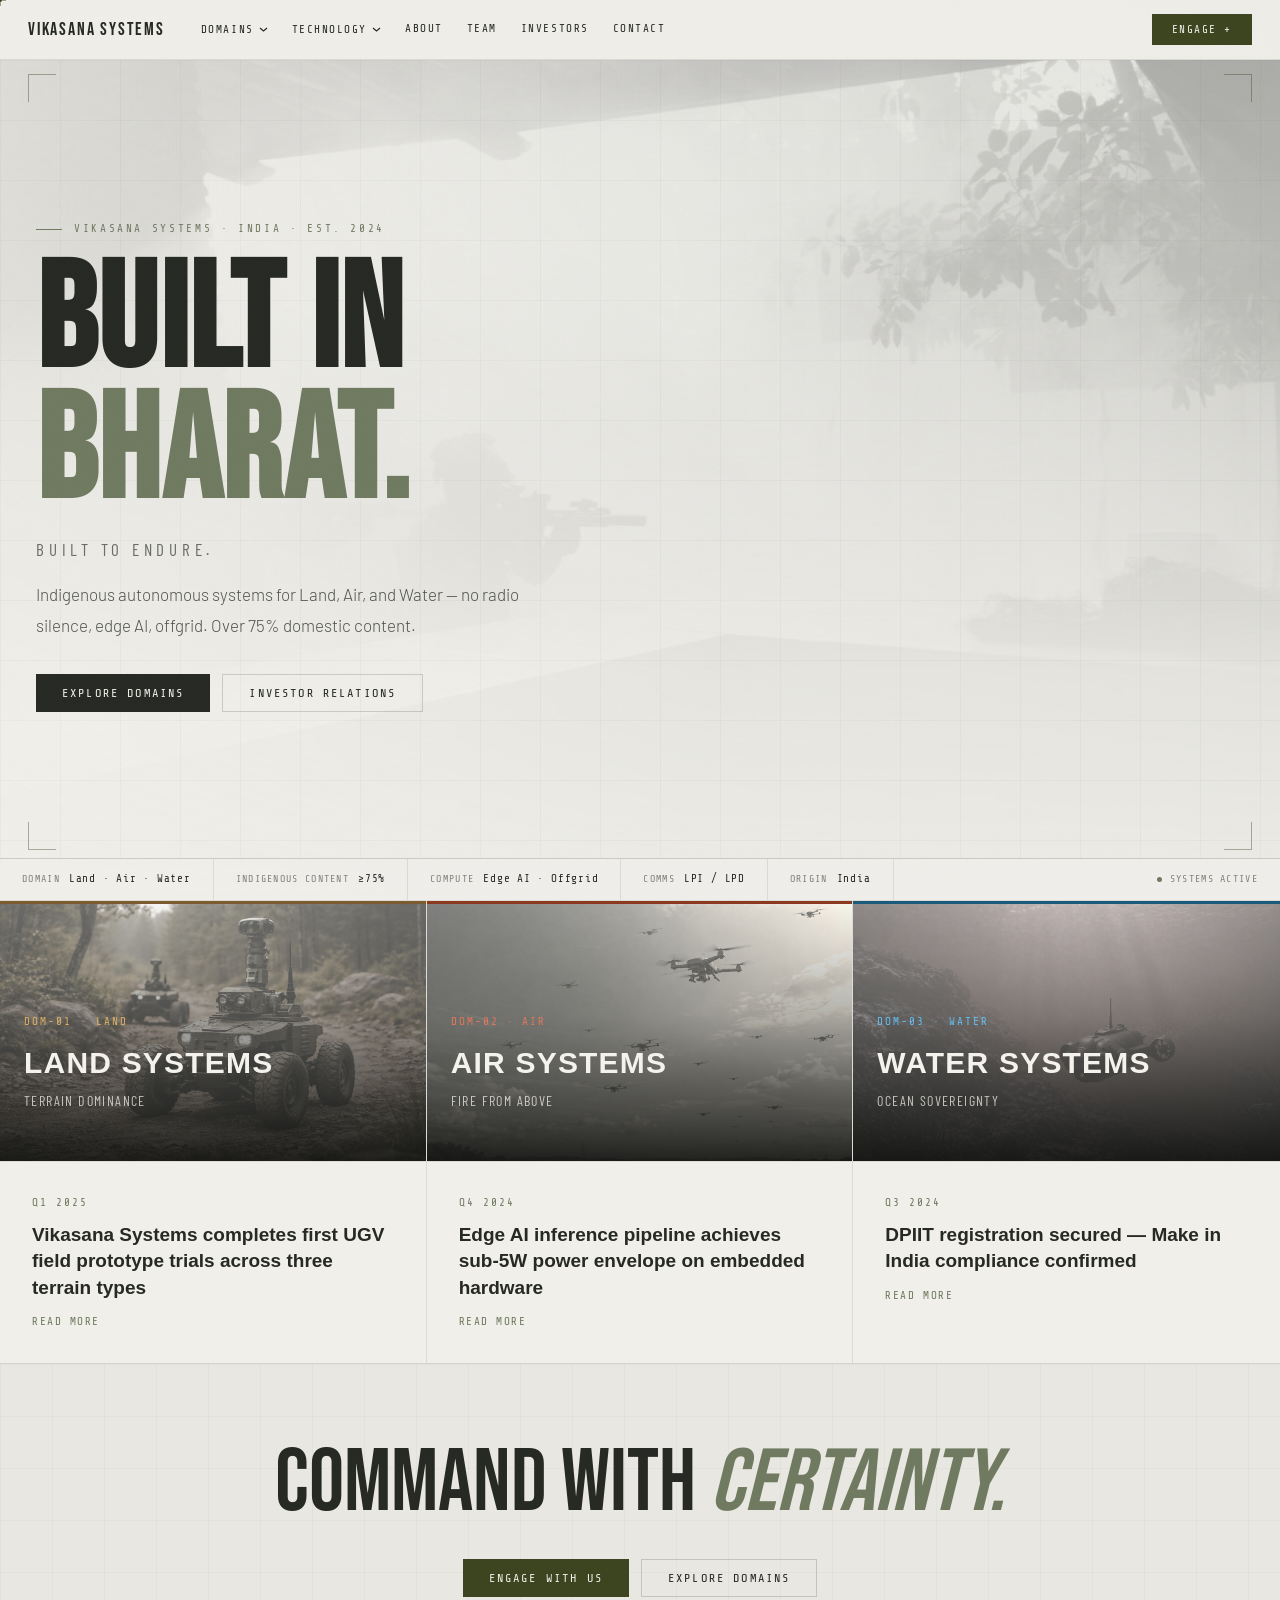
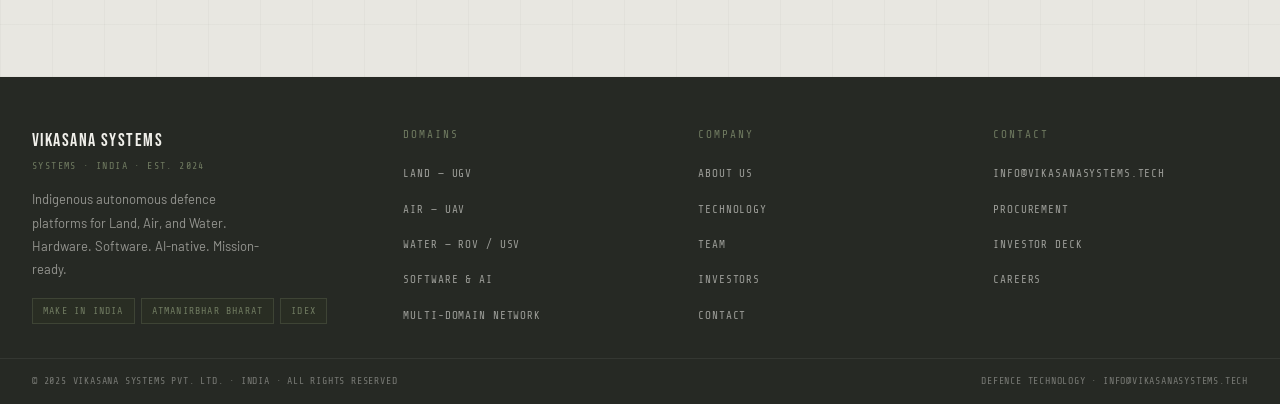
==== commit 2c1f133b: "Update index.html" ====
--- a/index.html
+++ b/index.html
@@ -93,7 +93,7 @@
 
   <section class="hero">
     <div class="hero-bg">
-      <video id="hero-vid" autoplay muted loop playsinline preload="none" poster="assets/img/hero-poster.jpg">
+      <video id="hero-vid" autoplay muted loop playsinline preload="none" poster="assets/img/invester.png">
         <source src="assets/video/army.webm" type="video/webm">
       </video>
       <!-- Fallback image if video missing -->
@@ -135,7 +135,7 @@
 
   <div class="domain-cards">
     <a class="dc dc-land" href="#" data-page="domains" aria-label="Land Systems">
-      <img src="https://images.unsplash.com/photo-1578662996442-48f60103fc96?w=800&q=70&auto=format&fit=crop" alt="Military tank — Land Systems">
+      <img src="./assets/img/land.png" alt="Military tank — Land Systems">
       <div class="dc-overlay"></div>
       <div class="dc-content">
         <div class="dc-num">DOM-01 · Land</div>
@@ -145,7 +145,7 @@
       </div>
     </a>
     <a class="dc dc-air" href="#" data-page="domains" aria-label="Air Systems">
-      <img src="https://images.unsplash.com/photo-1558618666-fcd25c85cd64?w=800&q=70&auto=format&fit=crop" alt="Military drone — Air Systems">
+      <img src="./assets/img/drone.png" alt="Military drone — Air Systems">
       <div class="dc-overlay"></div>
       <div class="dc-content">
         <div class="dc-num">DOM-02 · Air</div>
@@ -155,7 +155,7 @@
       </div>
     </a>
     <a class="dc dc-water" href="#" data-page="domains" aria-label="Water Systems">
-      <img src="https://images.unsplash.com/photo-1544551763-46a013bb70d5?w=800&q=70&auto=format&fit=crop" alt="Naval vessel — Water Systems">
+      <img src="./assets/img/underwater.png" alt="Naval vessel — Water Systems">
       <div class="dc-overlay"></div>
       <div class="dc-content">
         <div class="dc-num">DOM-03 · Water</div>
@@ -253,7 +253,7 @@
     <!-- LAND -->
     <div class="dom-block">
       <div class="dom-hero-img">
-        <img src="https://images.unsplash.com/photo-1578662996442-48f60103fc96?w=1200&q=75&auto=format&fit=crop" alt="Military tank in terrain — Land Systems">
+        <img src="./assets/img/land.png" alt="Military tank in terrain — Land Systems">
         <span class="dom-img-label land-label">Terrain Dominance</span>
       </div>
       <h2 class="dom-title land-title">LAND SYSTEMS</h2>
@@ -293,7 +293,7 @@
     <!-- AIR -->
     <div class="dom-block">
       <div class="dom-hero-img dom-hero-air">
-        <img src="https://images.unsplash.com/photo-1558618666-fcd25c85cd64?w=1200&q=75&auto=format&fit=crop" alt="Military drone — Air Systems">
+        <img src="./assets/img/drone.png" alt="Military drone — Air Systems">
         <span class="dom-img-label air-label">Fire from Above</span>
       </div>
       <h2 class="dom-title air-title">AIR SYSTEMS</h2>
@@ -333,7 +333,7 @@
     <!-- WATER -->
     <div class="dom-block">
       <div class="dom-hero-img dom-hero-water">
-        <img src="https://images.unsplash.com/photo-1544551763-46a013bb70d5?w=1200&q=75&auto=format&fit=crop" alt="Naval vessel — Water Systems">
+        <img src="./assets/img/underwater.png" alt="Naval vessel — Water Systems">
         <span class="dom-img-label water-label">Ocean Sovereignty</span>
       </div>
       <h2 class="dom-title water-title">WATER SYSTEMS</h2>
@@ -420,7 +420,7 @@
 
     <div class="about-layout">
       <div class="about-left">
-        <img class="about-img" src="https://images.unsplash.com/photo-1581092335878-2d9ff86ca2bf?w=900&q=75&auto=format&fit=crop" alt="Engineers working on embedded systems — Vikasana Systems">
+        <img class="about-img" src="./assets/img/invester.png" alt="Engineers working on embedded systems — Vikasana Systems">
         <p class="about-body">Vikasana Systems is an Indian defence and autonomous technology company building integrated hardware-software platforms across land, air, and maritime domains. Every system we ship is designed, engineered, and assembled in India — from embedded firmware to AI inference pipelines.</p>
         <p class="about-body">Our platforms are conceived for low-signature, no-radio-silence operations. Portable. Compact. Powered by edge AI running completely off-grid, consuming a fraction of the energy of comparable Western systems. We are building the autonomous nervous system of the next-generation Indian warfighter.</p>
       </div>
--- a/css/style.css
+++ b/css/style.css
@@ -32,9 +32,9 @@
   background: var(--cream);
   color: var(--charcoal);
   font-family: var(--body);
-  font-weight: 300;
+  font-weight: 400;
   overflow-x: hidden;
-  line-height: 1.6;
+  line-height: 1.65;
 }
 
 /* Very subtle paper noise */
@@ -97,14 +97,14 @@
 
 .sec-tag {
   font-family: var(--mono);
-  font-size: 10px;
-  letter-spacing: .26em;
+  font-size: 11px;
+  letter-spacing: .22em;
   text-transform: uppercase;
   color: var(--olive);
   display: flex;
   align-items: center;
   gap: 10px;
-  margin-bottom: 12px;
+  margin-bottom: 16px;
 }
 .sec-tag::before {
   content: '';
@@ -126,8 +126,8 @@
 .sec-intro {
   font-size: 15px;
   line-height: 1.85;
-  color: rgba(38,41,36,.65);
-  font-weight: 300;
+  color: rgba(38,41,36,.82);
+  font-weight: 400;
   max-width: 600px;
   margin-top: 16px;
 }
@@ -135,8 +135,8 @@
 /* BUTTONS */
 .btn-dark {
   display: inline-flex; align-items: center;
-  font-family: var(--mono); font-size: 11px;
-  letter-spacing: .2em; text-transform: uppercase;
+  font-family: var(--mono); font-size: 12px;
+  letter-spacing: .18em; text-transform: uppercase;
   color: var(--cream); background: var(--charcoal);
   border: none; padding: 12px 26px;
   text-decoration: none; transition: background .2s;
@@ -146,8 +146,8 @@
 
 .btn-olive {
   display: inline-flex; align-items: center;
-  font-family: var(--mono); font-size: 11px;
-  letter-spacing: .2em; text-transform: uppercase;
+  font-family: var(--mono); font-size: 12px;
+  letter-spacing: .18em; text-transform: uppercase;
   color: var(--cream); background: var(--forest);
   border: none; padding: 12px 26px;
   text-decoration: none; transition: background .2s;
@@ -157,8 +157,8 @@
 
 .btn-outline {
   display: inline-flex; align-items: center;
-  font-family: var(--mono); font-size: 11px;
-  letter-spacing: .2em; text-transform: uppercase;
+  font-family: var(--mono); font-size: 12px;
+  letter-spacing: .18em; text-transform: uppercase;
   color: var(--charcoal); background: transparent;
   border: 1.5px solid var(--border-mid);
   padding: 11px 26px;
@@ -215,8 +215,8 @@
 
 .nav-brand {
   font-family: var(--display);
-  font-size: 20px;
-  letter-spacing: .14em;
+  font-size: 18px;
+  letter-spacing: .1em;
   color: var(--charcoal);
   text-decoration: none;
   flex-shrink: 0;
@@ -237,10 +237,10 @@
 }
 .nav-link {
   font-family: var(--mono);
-  font-size: 10px;
-  letter-spacing: .18em;
-  text-transform: uppercase;
-  color: var(--stone);
+  font-size: 11px;
+  letter-spacing: .14em;
+  text-transform: uppercase;
+  color: var(--charcoal);
   text-decoration: none;
   padding: 0 15px;
   height: 100%;
@@ -252,7 +252,7 @@
   transition: color .2s;
   white-space: nowrap;
 }
-.nav-link:hover, .nav-link.active { color: var(--charcoal); }
+.nav-link:hover, .nav-link.active { color: var(--forest); }
 .nav-link svg { flex-shrink: 0; transition: transform .2s; }
 .has-drop:hover .nav-link svg { transform: rotate(180deg); }
 
@@ -291,17 +291,17 @@
 .dd-body { display: flex; flex-direction: column; gap: 1px; }
 .dd-title {
   font-family: var(--mono);
-  font-size: 10.5px;
-  letter-spacing: .12em;
+  font-size: 12px;
+  letter-spacing: .1em;
   text-transform: uppercase;
   color: var(--charcoal);
 }
 .dd-sub {
   font-family: var(--mono);
-  font-size: 8.5px;
+  font-size: 10px;
   letter-spacing: .1em;
   text-transform: uppercase;
-  color: var(--stone);
+  color: rgba(38,41,36,.6);
 }
 
 /* Nav right */
@@ -314,8 +314,8 @@
 }
 .nav-engage {
   font-family: var(--mono);
-  font-size: 10px;
-  letter-spacing: .18em;
+  font-size: 11px;
+  letter-spacing: .14em;
   text-transform: uppercase;
   background: var(--forest);
   color: var(--cream);
@@ -492,8 +492,8 @@
 
 .hero-eyebrow {
   font-family: var(--mono);
-  font-size: 10px;
-  letter-spacing: .3em;
+  font-size: 11px;
+  letter-spacing: .24em;
   text-transform: uppercase;
   color: var(--olive);
   display: flex; align-items: center; gap: 12px;
@@ -517,14 +517,14 @@
   font-size: clamp(13px, 1.6vw, 17px);
   letter-spacing: .28em;
   text-transform: uppercase;
-  color: var(--stone);
+  color: rgba(38,41,36,.65);
   margin-top: 16px;
 }
 
 .hero-desc {
-  font-size: clamp(13px, 1.2vw, 15px);
+  font-size: clamp(15px, 1.4vw, 17px);
   line-height: 1.85;
-  color: rgba(38,41,36,.62);
+  color: rgba(38,41,36,.78);
   max-width: 490px;
   font-weight: 300;
   margin-top: 16px;
@@ -554,15 +554,15 @@
   border-right: 1px solid var(--border);
   flex-shrink: 0;
 }
-.sc-lbl { font-family: var(--mono); font-size: 8.5px; letter-spacing: .16em; text-transform: uppercase; color: var(--stone); }
-.sc-val { font-family: var(--mono); font-size: 9.5px; letter-spacing: .08em; color: var(--charcoal); }
+.sc-lbl { font-family: var(--mono); font-size: 10px; letter-spacing: .13em; text-transform: uppercase; color: rgba(38,41,36,.55); }
+.sc-val { font-family: var(--mono); font-size: 11px; letter-spacing: .07em; color: var(--charcoal); font-weight: 500; }
 .strip-live {
   margin-left: auto;
   display: flex; align-items: center; gap: 8px;
   padding: 0 22px;
-  font-family: var(--mono); font-size: 9px;
-  letter-spacing: .16em; text-transform: uppercase;
-  color: var(--stone); flex-shrink: 0;
+  font-family: var(--mono); font-size: 10px;
+  letter-spacing: .13em; text-transform: uppercase;
+  color: rgba(38,41,36,.55); flex-shrink: 0;
 }
 .live-dot {
   width: 5px; height: 5px; border-radius: 50%;
@@ -625,13 +625,13 @@
 
 .dc-content { position: relative; z-index: 2; }
 .dc-num {
-  font-family: var(--mono); font-size: 9px;
-  letter-spacing: .2em; text-transform: uppercase;
+  font-family: var(--mono); font-size: 11px;
+  letter-spacing: .18em; text-transform: uppercase;
   margin-bottom: 7px;
 }
-.dc-land  .dc-num { color: rgba(196,152,90,.8); }
-.dc-air   .dc-num { color: rgba(200,100,80,.8); }
-.dc-water .dc-num { color: rgba(90,170,220,.8); }
+.dc-land  .dc-num { color: rgba(220,175,100,1); }
+.dc-air   .dc-num { color: rgba(225,120,90,1); }
+.dc-water .dc-num { color: rgba(100,190,240,1); }
 
 .dc-name {
   font-family: var(--cond); font-weight: 700;
@@ -640,9 +640,9 @@
   color: #f4f2ec; margin-bottom: 2px;
 }
 .dc-sub {
-  font-family: var(--cond); font-weight: 300;
-  font-size: 13px; text-transform: uppercase;
-  letter-spacing: .1em; color: rgba(244,242,236,.5);
+  font-family: var(--cond); font-weight: 400;
+  font-size: 14px; text-transform: uppercase;
+  letter-spacing: .1em; color: rgba(244,242,236,.75);
 }
 .dc-arrow {
   font-family: var(--mono); font-size: 10px;
@@ -672,9 +672,9 @@
 }
 .news-card:last-child { border-right: none; }
 .news-card:hover { background: var(--bg-panel); }
-.news-date  { font-family: var(--mono); font-size: 9px; letter-spacing: .18em; text-transform: uppercase; color: var(--olive); margin-bottom: 10px; }
-.news-title { font-family: var(--cond); font-weight: 600; font-size: 17px; color: var(--charcoal); line-height: 1.38; margin-bottom: 12px; }
-.news-read  { font-family: var(--mono); font-size: 9px; letter-spacing: .14em; text-transform: uppercase; color: var(--olive); }
+.news-date  { font-family: var(--mono); font-size: 11px; letter-spacing: .18em; text-transform: uppercase; color: var(--olive); margin-bottom: 10px; }
+.news-title { font-family: var(--cond); font-weight: 700; font-size: 19px; color: var(--charcoal); line-height: 1.38; margin-bottom: 12px; }
+.news-read  { font-family: var(--mono); font-size: 11px; letter-spacing: .14em; text-transform: uppercase; color: var(--olive); }
 
 /* ============================================================
    CTA BAND
@@ -719,17 +719,17 @@
   padding: 48px 52px 32px;
   border-bottom: 1px solid rgba(240,239,234,.07);
 }
-.foot-name { font-family: var(--display); font-size: 20px; letter-spacing: .12em; color: var(--cream); display: block; margin-bottom: 2px; }
-.foot-sub  { font-family: var(--mono); font-size: 8px; letter-spacing: .16em; text-transform: uppercase; color: var(--olive); display: block; margin-bottom: 14px; }
-.foot-body { font-size: 12px; line-height: 1.8; color: rgba(240,239,234,.35); max-width: 240px; }
+.foot-name { font-family: var(--display); font-size: 18px; letter-spacing: .08em; color: var(--cream); display: block; margin-bottom: 2px; }
+.foot-sub  { font-family: var(--mono); font-size: 10px; letter-spacing: .14em; text-transform: uppercase; color: var(--olive); display: block; margin-bottom: 14px; }
+.foot-body { font-size: 13px; line-height: 1.8; color: rgba(240,239,234,.55); max-width: 240px; }
 .foot-badges { display: flex; flex-wrap: wrap; gap: 6px; margin-top: 16px; }
-.foot-badge { font-family: var(--mono); font-size: 8px; letter-spacing: .14em; text-transform: uppercase; color: var(--olive); border: 1px solid rgba(111,122,96,.3); padding: 3px 9px; background: rgba(60,69,32,.15); }
-.foot-col-h { font-family: var(--mono); font-size: 9px; letter-spacing: .22em; text-transform: uppercase; color: var(--olive); margin-bottom: 14px; }
+.foot-badge { font-family: var(--mono); font-size: 10px; letter-spacing: .12em; text-transform: uppercase; color: var(--olive); border: 1px solid rgba(111,122,96,.3); padding: 4px 10px; background: rgba(60,69,32,.15); }
+.foot-col-h { font-family: var(--mono); font-size: 11px; letter-spacing: .18em; text-transform: uppercase; color: var(--olive); margin-bottom: 14px; }
 .foot-links { list-style: none; display: flex; flex-direction: column; gap: 9px; }
-.foot-links a { font-family: var(--mono); font-size: 10px; letter-spacing: .1em; text-transform: uppercase; color: rgba(240,239,234,.38); text-decoration: none; transition: color .2s; }
+.foot-links a { font-family: var(--mono); font-size: 11px; letter-spacing: .08em; text-transform: uppercase; color: rgba(240,239,234,.58); text-decoration: none; transition: color .2s; }
 .foot-links a:hover { color: var(--cream); }
 .foot-bottom { display: flex; align-items: center; justify-content: space-between; flex-wrap: wrap; gap: 8px; padding: 14px 52px; }
-.foot-copy { font-family: var(--mono); font-size: 8.5px; letter-spacing: .1em; text-transform: uppercase; color: rgba(240,239,234,.22); }
+.foot-copy { font-family: var(--mono); font-size: 10px; letter-spacing: .08em; text-transform: uppercase; color: rgba(240,239,234,.4); }
 
 /* ============================================================
    DOMAINS PAGE
@@ -756,12 +756,12 @@
 
 .dom-img-label {
   position: absolute; bottom: 12px; left: 14px;
-  font-family: var(--mono); font-size: 9px;
-  letter-spacing: .2em; text-transform: uppercase;
-}
-.land-label  { color: rgba(196,152,90,.9); }
-.air-label   { color: rgba(200,100,80,.9); }
-.water-label { color: rgba(90,170,220,.9); }
+  font-family: var(--mono); font-size: 11px;
+  letter-spacing: .16em; text-transform: uppercase;
+}
+.land-label  { color: rgba(220,170,90,1); font-size: 11px; }
+.air-label   { color: rgba(220,110,80,1); font-size: 11px; }
+.water-label { color: rgba(90,180,230,1); font-size: 11px; }
 
 .dom-title {
   font-family: var(--display);
@@ -775,12 +775,12 @@
 .water-title { color: var(--water); }
 
 .dom-body {
-  font-size: 14.5px;
+  font-size: 15px;
   line-height: 1.85;
-  color: rgba(38,41,36,.65);
+  color: rgba(38,41,36,.8);
   max-width: 600px;
   margin-bottom: 22px;
-  font-weight: 300;
+  font-weight: 400;
 }
 
 /* Product grid */
@@ -803,8 +803,8 @@
 .prod-lock { font-family: var(--mono); font-size: 10px; color: var(--stone); opacity: .45; }
 .prod-specs { display: grid; grid-template-columns: repeat(3,1fr); gap: 10px; padding-top: 14px; border-top: 1px solid var(--border); }
 .spec {}
-.spec-l { font-family: var(--mono); font-size: 8px; letter-spacing: .16em; text-transform: uppercase; color: var(--stone); margin-bottom: 2px; }
-.spec-v { font-family: var(--mono); font-size: 12px; color: var(--charcoal); font-weight: 400; }
+.spec-l { font-family: var(--mono); font-size: 10px; letter-spacing: .12em; text-transform: uppercase; color: rgba(38,41,36,.55); margin-bottom: 2px; }
+.spec-v { font-family: var(--mono); font-size: 13px; color: var(--charcoal); font-weight: 500; }
 
 /* Software row */
 .sw-row {
@@ -819,9 +819,9 @@
 .sw-card:hover { background: var(--bg-panel); }
 .sw-num   { font-family: var(--mono); font-size: 9px; letter-spacing: .16em; color: var(--stone); margin-bottom: 10px; }
 .sw-title { font-family: var(--cond); font-weight: 700; font-size: 20px; text-transform: uppercase; letter-spacing: .06em; color: var(--charcoal); margin-bottom: 10px; }
-.sw-body  { font-size: 13.5px; line-height: 1.75; color: rgba(38,41,36,.65); font-weight: 300; }
+.sw-body  { font-size: 14px; line-height: 1.75; color: rgba(38,41,36,.8); font-weight: 400; }
 .sw-tags  { display: flex; flex-wrap: wrap; gap: 6px; margin-top: 14px; }
-.sw-tag   { font-family: var(--mono); font-size: 8.5px; letter-spacing: .14em; text-transform: uppercase; color: var(--forest); border: 1px solid rgba(60,69,32,.25); padding: 4px 10px; background: rgba(60,69,32,.05); }
+.sw-tag   { font-family: var(--mono); font-size: 10px; letter-spacing: .12em; text-transform: uppercase; color: var(--forest); border: 1px solid rgba(60,69,32,.25); padding: 4px 10px; background: rgba(60,69,32,.05); }
 
 /* ============================================================
    ABOUT PAGE
@@ -829,11 +829,11 @@
 
 .about-layout { display: grid; grid-template-columns: 1fr 1fr; gap: 72px; align-items: start; margin-top: 48px; }
 .about-img { width: 100%; aspect-ratio: 4/3; object-fit: cover; filter: saturate(.5) contrast(1.05); opacity: .85; border: 1px solid var(--border); display: block; }
-.about-body { font-size: 14.5px; line-height: 1.9; color: rgba(38,41,36,.65); font-weight: 300; margin-top: 20px; }
+.about-body { font-size: 15px; line-height: 1.9; color: rgba(38,41,36,.82); font-weight: 400; margin-top: 20px; }
 
 .ind-block { margin-bottom: 24px; }
 .ind-header { display: flex; align-items: baseline; justify-content: space-between; margin-bottom: 8px; }
-.ind-label { font-family: var(--mono); font-size: 9px; letter-spacing: .22em; text-transform: uppercase; color: var(--stone); }
+.ind-label { font-family: var(--mono); font-size: 11px; letter-spacing: .16em; text-transform: uppercase; color: var(--charcoal); }
 .ind-pct   { font-family: var(--mono); font-size: 18px; color: var(--charcoal); font-weight: 500; }
 .ind-track { height: 3px; background: rgba(38,41,36,.1); margin-bottom: 0; }
 .ind-fill  { height: 100%; width: 0; background: linear-gradient(90deg, var(--forest), var(--olive)); transition: width 1.4s cubic-bezier(.4,0,.2,1); }
@@ -843,14 +843,14 @@
 .kp { background: var(--cream); padding: 12px 16px; display: flex; gap: 12px; transition: background .2s; }
 .kp:hover { background: var(--bg-panel); }
 .kp-bullet { font-family: var(--mono); font-size: 10px; color: var(--olive); flex-shrink: 0; margin-top: 1px; }
-.kp-text   { font-size: 13.5px; color: rgba(38,41,36,.7); line-height: 1.6; }
+.kp-text   { font-size: 14px; color: rgba(38,41,36,.85); line-height: 1.6; }
 
 .about-stats { display: grid; grid-template-columns: repeat(3,1fr); gap: 1px; background: var(--border); border: 1px solid var(--border); margin-top: 26px; }
 .a-stat { background: var(--cream); padding: 18px 14px; transition: background .2s; }
 .a-stat:hover { background: var(--bg-panel); }
 .a-val { font-family: var(--display); font-size: 38px; color: var(--olive); line-height: .95; margin-bottom: 4px; }
 .a-val sub { font-family: var(--cond); font-size: 18px; color: var(--stone); }
-.a-lbl { font-family: var(--mono); font-size: 8.5px; letter-spacing: .18em; text-transform: uppercase; color: var(--stone); }
+.a-lbl { font-family: var(--mono); font-size: 11px; letter-spacing: .14em; text-transform: uppercase; color: rgba(38,41,36,.6); }
 
 /* ============================================================
    TECHNOLOGY PAGE
@@ -860,21 +860,21 @@
 .pillar { background: var(--cream); padding: 28px 22px; transition: background .2s; }
 .pillar:hover { background: var(--bg-panel); }
 .pillar-num  { font-family: var(--display); font-size: 38px; color: rgba(38,41,36,.1); line-height: 1; margin-bottom: 14px; }
-.pillar-h    { font-family: var(--cond); font-weight: 700; font-size: 14px; text-transform: uppercase; letter-spacing: .08em; color: var(--charcoal); margin-bottom: 8px; }
-.pillar-body { font-size: 12.5px; line-height: 1.72; color: rgba(38,41,36,.6); }
+.pillar-h    { font-family: var(--cond); font-weight: 700; font-size: 16px; text-transform: uppercase; letter-spacing: .08em; color: var(--charcoal); margin-bottom: 8px; }
+.pillar-body { font-size: 13.5px; line-height: 1.72; color: rgba(38,41,36,.78); }
 
 .tech-bottom { display: grid; grid-template-columns: 1fr 1fr; gap: 56px; align-items: start; }
 .big-num   { font-family: var(--display); font-size: 96px; color: var(--olive); line-height: .88; }
-.big-label { font-family: var(--mono); font-size: 9px; letter-spacing: .22em; text-transform: uppercase; color: var(--stone); margin-top: 8px; }
+.big-label { font-family: var(--mono); font-size: 11px; letter-spacing: .18em; text-transform: uppercase; color: var(--stone); margin-top: 8px; }
 .edge-stat { margin-top: 28px; }
 .edge-title { font-family: var(--cond); font-weight: 700; font-size: 32px; text-transform: uppercase; color: var(--charcoal); }
-.edge-sub   { font-family: var(--mono); font-size: 9px; letter-spacing: .18em; text-transform: uppercase; color: var(--stone); margin-top: 3px; }
+.edge-sub   { font-family: var(--mono); font-size: 11px; letter-spacing: .14em; text-transform: uppercase; color: var(--stone); margin-top: 3px; }
 
 .cert-list  { display: flex; flex-direction: column; gap: 1px; background: var(--border); border: 1px solid var(--border); }
 .cert-row   { background: var(--cream); display: flex; align-items: center; gap: 12px; padding: 13px 16px; transition: background .2s; }
 .cert-row:hover { background: var(--bg-panel); }
 .cert-sq    { width: 8px; height: 8px; background: var(--forest); flex-shrink: 0; }
-.cert-text  { font-family: var(--mono); font-size: 10px; letter-spacing: .1em; text-transform: uppercase; color: rgba(38,41,36,.65); }
+.cert-text  { font-family: var(--mono); font-size: 12px; letter-spacing: .08em; text-transform: uppercase; color: rgba(38,41,36,.82); }
 
 /* ============================================================
    TEAM PAGE
@@ -888,13 +888,13 @@
 .team-photo { width: 100%; aspect-ratio: 3/4; object-fit: cover; display: block; filter: saturate(.6) contrast(1.05); transition: filter .4s; }
 .team-card:hover .team-photo { filter: saturate(.8) contrast(1.05); }
 .team-info  { padding: 16px 18px 20px; border-top: 1px solid var(--border); }
-.team-dept  { font-family: var(--mono); font-size: 8.5px; letter-spacing: .18em; text-transform: uppercase; color: var(--olive); margin-bottom: 5px; }
+.team-dept  { font-family: var(--mono); font-size: 11px; letter-spacing: .14em; text-transform: uppercase; color: var(--olive); margin-bottom: 5px; }
 .team-name  { font-family: var(--cond); font-weight: 700; font-size: 17px; text-transform: uppercase; letter-spacing: .06em; color: var(--charcoal); margin-bottom: 7px; }
-.team-bio   { font-size: 12.5px; line-height: 1.65; color: rgba(38,41,36,.6); }
+.team-bio   { font-size: 14px; line-height: 1.65; color: rgba(38,41,36,.78); }
 
 .team-note { border: 1px solid var(--border); background: var(--bg-panel); padding: 20px 28px; display: flex; align-items: center; justify-content: center; gap: 10px; }
 .team-note-dot  { width: 7px; height: 7px; border-radius: 50%; background: var(--olive); flex-shrink: 0; }
-.team-note-text { font-family: var(--mono); font-size: 10px; letter-spacing: .1em; color: rgba(38,41,36,.55); }
+.team-note-text { font-family: var(--mono); font-size: 12px; letter-spacing: .07em; color: rgba(38,41,36,.72); }
 .team-note-link { color: var(--olive); text-decoration: underline; }
 
 /* ============================================================
@@ -905,14 +905,14 @@
 .metric-cell { background: var(--cream); padding: 26px 22px; transition: background .2s; }
 .metric-cell:hover { background: var(--bg-panel); }
 .metric-val { font-family: var(--display); font-size: 44px; color: var(--olive); line-height: .95; margin-bottom: 6px; }
-.metric-lbl { font-family: var(--mono); font-size: 8.5px; letter-spacing: .18em; text-transform: uppercase; color: var(--stone); }
+.metric-lbl { font-family: var(--mono); font-size: 11px; letter-spacing: .14em; text-transform: uppercase; color: var(--stone); }
 
 .why-h { font-family: var(--cond); font-weight: 700; font-size: 22px; text-transform: uppercase; letter-spacing: .08em; color: var(--charcoal); margin-bottom: 22px; }
 .why-grid { display: grid; grid-template-columns: 1fr 1fr; gap: 1px; background: var(--border); border: 1px solid var(--border); margin-bottom: 32px; }
 .why-item { background: var(--cream); padding: 16px 20px; display: flex; gap: 12px; align-items: flex-start; transition: background .2s; }
 .why-item:hover { background: var(--bg-panel); }
 .why-sq   { width: 9px; height: 9px; background: var(--forest); flex-shrink: 0; margin-top: 4px; }
-.why-text { font-size: 13.5px; line-height: 1.65; color: rgba(38,41,36,.7); }
+.why-text { font-size: 14.5px; line-height: 1.65; color: rgba(38,41,36,.85); }
 
 /* ============================================================
    CONTACT PAGE
@@ -922,22 +922,22 @@
 .c-details { margin-top: 4px; }
 .c-row { padding: 14px 0; border-bottom: 1px solid var(--border); display: flex; flex-direction: column; gap: 4px; }
 .c-row:first-child { border-top: 1px solid var(--border); }
-.c-lbl  { font-family: var(--mono); font-size: 9px; letter-spacing: .22em; text-transform: uppercase; color: var(--olive); }
+.c-lbl  { font-family: var(--mono); font-size: 11px; letter-spacing: .16em; text-transform: uppercase; color: var(--forest); }
 .c-val  { font-family: var(--cond); font-weight: 500; font-size: 16px; letter-spacing: .04em; color: var(--charcoal); }
 .c-val a { color: inherit; text-decoration: none; transition: color .2s; }
 .c-val a:hover { color: var(--olive); }
-.c-note { font-family: var(--mono); font-size: 11px; color: var(--stone); letter-spacing: .06em; }
+.c-note { font-family: var(--mono); font-size: 12px; color: rgba(38,41,36,.65); letter-spacing: .05em; }
 
 .cf-pair { display: grid; grid-template-columns: 1fr 1fr; gap: 16px; margin-bottom: 16px; }
 .cf-group { display: flex; flex-direction: column; gap: 6px; margin-bottom: 16px; }
 .cf-group:last-child { margin-bottom: 0; }
-.cf-lbl { font-family: var(--mono); font-size: 9px; letter-spacing: .2em; text-transform: uppercase; color: var(--olive); }
+.cf-lbl { font-family: var(--mono); font-size: 11px; letter-spacing: .16em; text-transform: uppercase; color: var(--forest); }
 .cf-input, .cf-select, .cf-textarea {
   background: var(--bg-panel);
   border: 1px solid var(--border-mid);
   padding: 10px 14px;
   font-family: var(--mono);
-  font-size: 13px;
+  font-size: 14px;
   color: var(--charcoal);
   width: 100%;
   outline: none;
@@ -951,8 +951,8 @@
 .cf-submit {
   width: 100%;
   font-family: var(--mono);
-  font-size: 11px;
-  letter-spacing: .22em;
+  font-size: 12px;
+  letter-spacing: .18em;
   text-transform: uppercase;
   color: var(--cream);
   background: var(--forest);
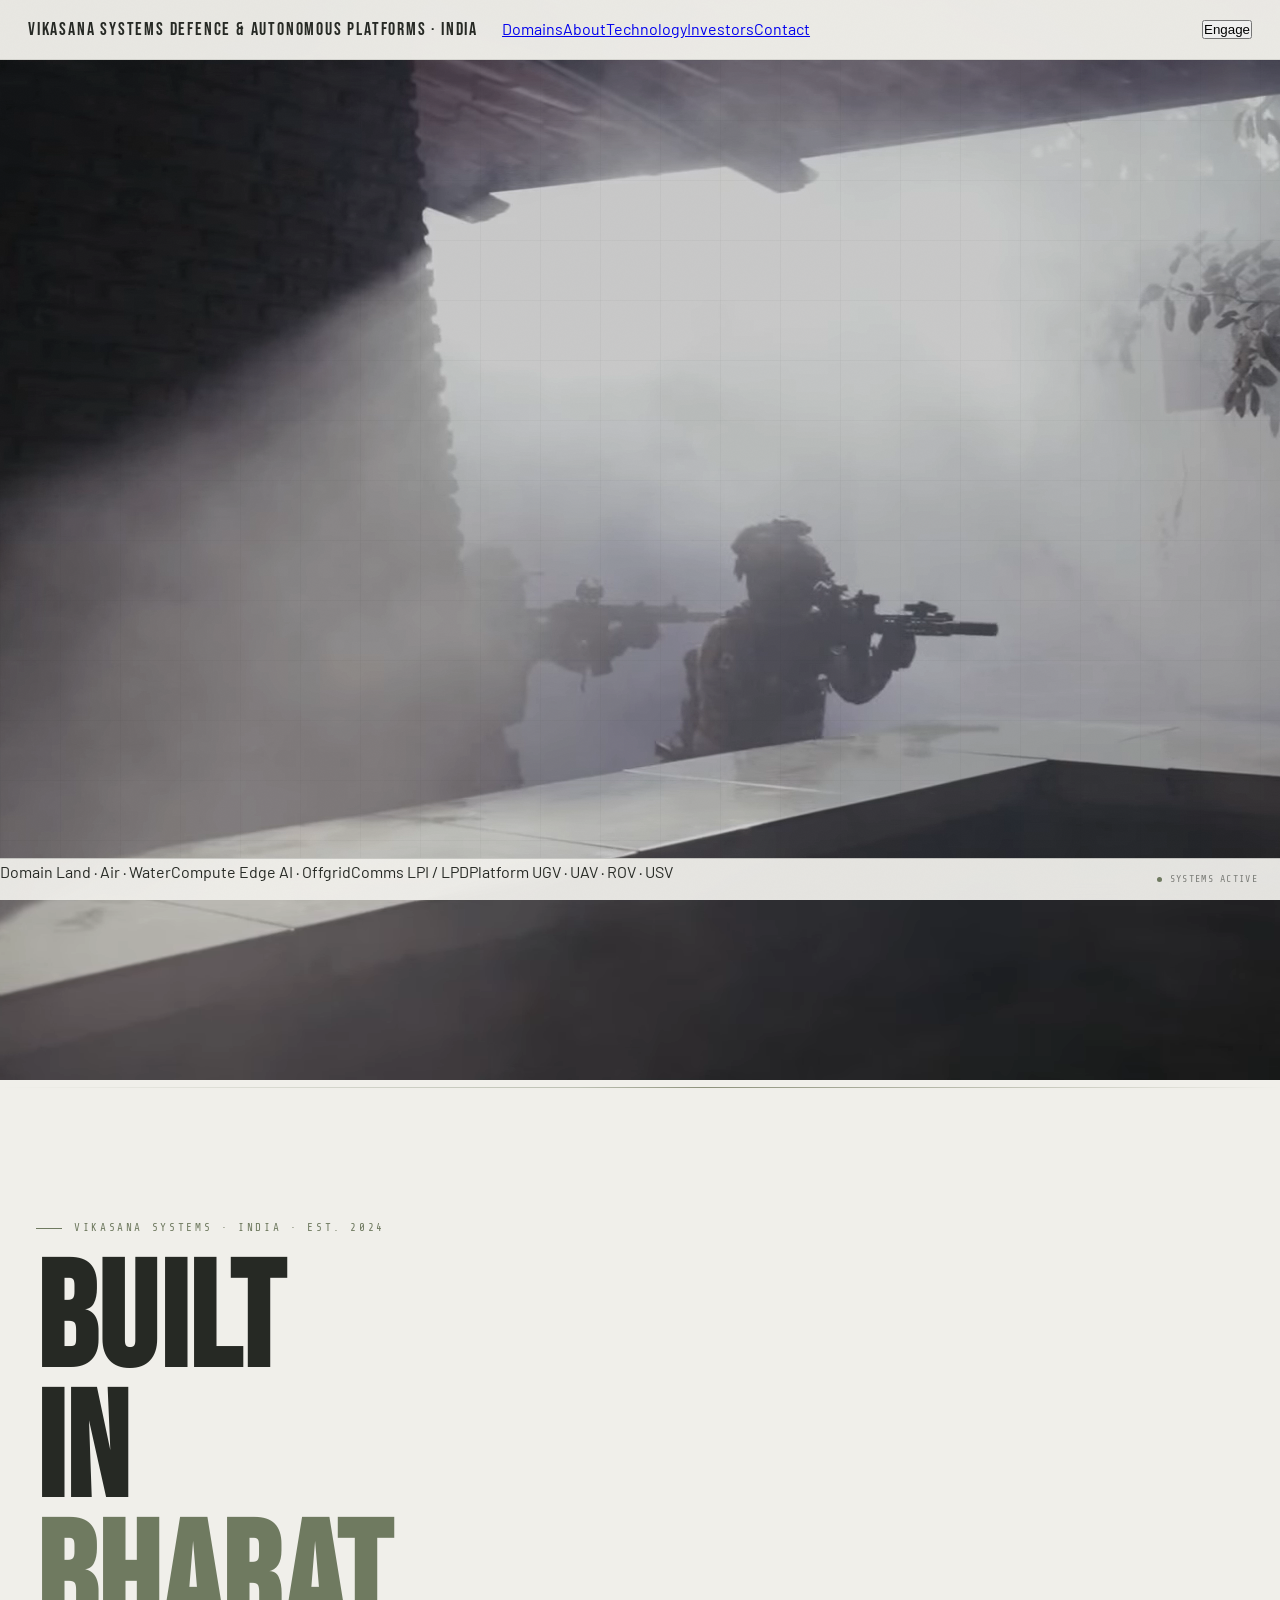
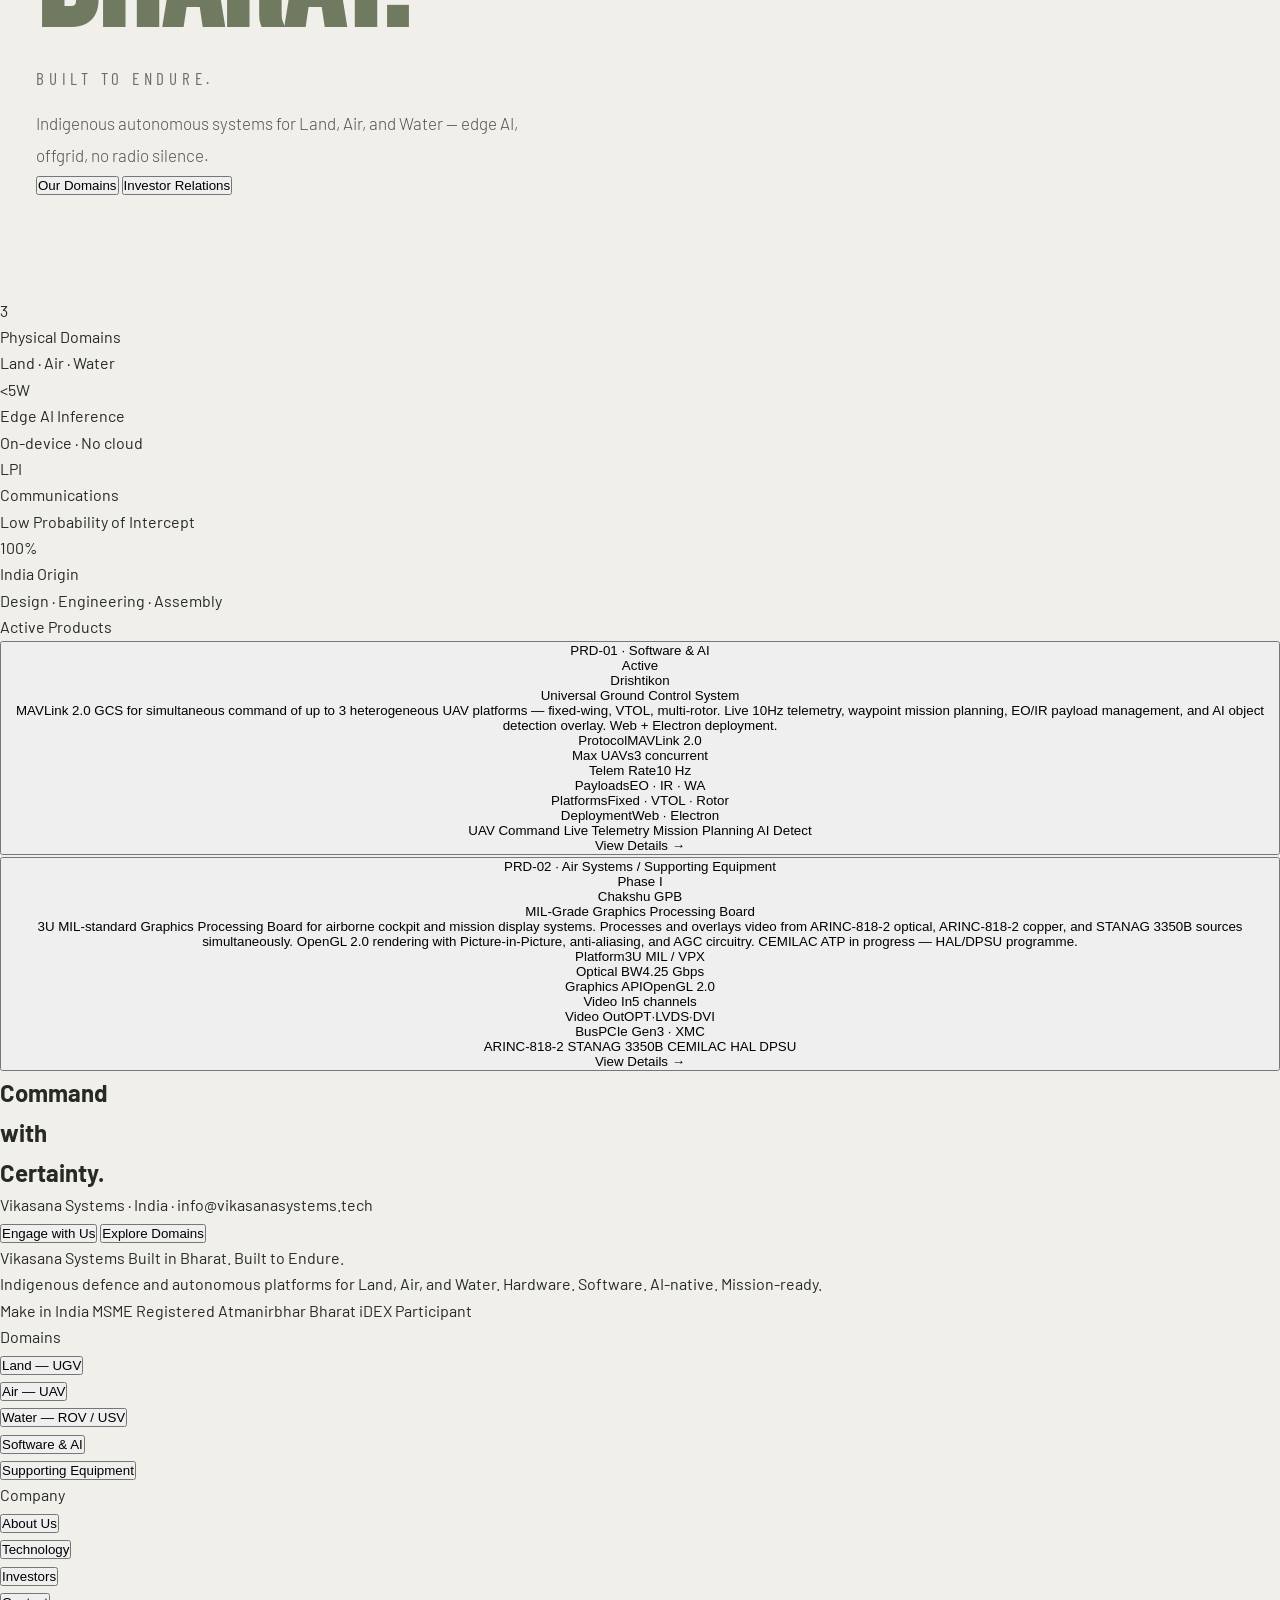
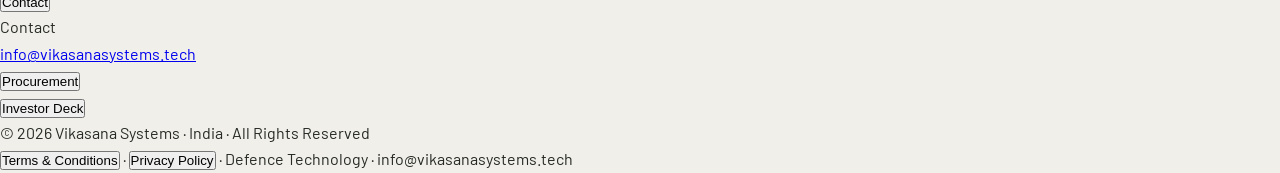
==== commit 66fbccb3: "Update print statement from 'Hello' to 'Goodbye'" ====
--- a/index.html
+++ b/index.html
@@ -3,752 +3,735 @@
 <head>
   <meta charset="UTF-8">
   <meta name="viewport" content="width=device-width, initial-scale=1.0">
-  <meta name="description" content="Vikasana Systems — Indigenous autonomous defence platforms for Land, Air, and Water. Built in Bharat.">
-  <meta name="theme-color" content="#F0EFEA">
+  <meta name="description" content="Vikasana Systems — Indigenous defence and autonomous platforms for Land, Air, and Water. ROV, UAV, UGV with edge AI computing. Built in Bharat.">
+  <meta name="theme-color" content="#262924">
   <title>Vikasana Systems — Built in Bharat. Built to Endure.</title>
   <link rel="preconnect" href="https://fonts.googleapis.com">
   <link rel="preconnect" href="https://fonts.gstatic.com" crossorigin>
-  <link href="https://fonts.googleapis.com/css2?family=Bebas+Neue&family=Barlow+Condensed:ital,wght@0,300;0,400;0,600;0,700;0,800;1,700;1,800&family=Barlow:wght@300;400;500&family=Share+Tech+Mono&display=swap" rel="stylesheet">
+  <link href="https://fonts.googleapis.com/css2?family=Share+Tech+Mono&family=Bebas+Neue&family=Barlow+Condensed:wght@300;400;500;600;700;800&family=Barlow:wght@300;400;500&display=swap" rel="stylesheet">
   <link rel="stylesheet" href="css/style.css">
 </head>
 <body>
 
-<!-- CURSOR -->
-<div id="c-ring" aria-hidden="true"></div>
-<div id="c-dot"  aria-hidden="true"></div>
-<div id="c-h"    aria-hidden="true"></div>
-<div id="c-v"    aria-hidden="true"></div>
-
-<!-- MOBILE NAV -->
-<div id="mob-nav" role="dialog" aria-modal="true" aria-label="Navigation">
-  <button class="mob-close" id="nav-close">[ CLOSE ]</button>
-  <a href="#" class="mob-link" data-page="home">Vikasana Systems</a>
-  <div class="mob-sub-group">
-    <a href="#" class="mob-sub" data-page="domains">Land Systems (UGV)</a>
-    <a href="#" class="mob-sub" data-page="domains">Air Systems (UAV)</a>
-    <a href="#" class="mob-sub" data-page="domains">Water Systems (ROV)</a>
-    <a href="#" class="mob-sub" data-page="domains">Software &amp; AI</a>
-    <a href="#" class="mob-sub" data-page="domains">Multi-Domain Network</a>
-  </div>
-  <div class="mob-sub-group">
-    <a href="#" class="mob-sub" data-page="technology">Engineering Doctrine</a>
-    <a href="#" class="mob-sub" data-page="technology">Edge AI</a>
-    <a href="#" class="mob-sub" data-page="technology">Sovereign Stack</a>
-  </div>
-  <a href="#" class="mob-link" data-page="about">About</a>
-  <a href="#" class="mob-link" data-page="team">Team</a>
-  <a href="#" class="mob-link" data-page="investors">Investors</a>
-  <a href="#" class="mob-link" data-page="contact">Contact</a>
-</div>
-
-<!-- NAV -->
-<header id="nav" role="banner">
-  <a href="#" class="nav-brand" data-page="home">VIKASANA SYSTEMS</a>
-  <ul class="nav-links" role="list">
-
-    <li class="has-drop">
-      <button class="nav-link nav-drop-btn" data-page="domains">
-        Domains
-        <svg width="9" height="5" viewBox="0 0 9 5" fill="none"><path d="M1 1L4.5 4L8 1" stroke="currentColor" stroke-width="1.2"/></svg>
-      </button>
-      <div class="drop" role="menu">
-        <a class="dd-item" href="#" data-page="domains"><span class="dd-dot" style="background:var(--land)"></span><span class="dd-body"><span class="dd-title">Land Systems</span><span class="dd-sub">UGV — Terrain Dominance</span></span></a>
-        <a class="dd-item" href="#" data-page="domains"><span class="dd-dot" style="background:var(--air)"></span><span class="dd-body"><span class="dd-title">Air Systems</span><span class="dd-sub">UAV — Fire from Above</span></span></a>
-        <a class="dd-item" href="#" data-page="domains"><span class="dd-dot" style="background:var(--water)"></span><span class="dd-body"><span class="dd-title">Water Systems</span><span class="dd-sub">ROV / USV — Ocean Sovereignty</span></span></a>
-        <a class="dd-item" href="#" data-page="domains"><span class="dd-dot" style="background:var(--forest)"></span><span class="dd-body"><span class="dd-title">Software &amp; AI</span><span class="dd-sub">Edge-native Autonomy</span></span></a>
-        <a class="dd-item" href="#" data-page="domains"><span class="dd-dot" style="background:var(--olive)"></span><span class="dd-body"><span class="dd-title">Multi-Domain Network</span><span class="dd-sub">Unified Mesh · Encrypted</span></span></a>
-      </div>
-    </li>
-
-    <li class="has-drop">
-      <button class="nav-link nav-drop-btn" data-page="technology">
-        Technology
-        <svg width="9" height="5" viewBox="0 0 9 5" fill="none"><path d="M1 1L4.5 4L8 1" stroke="currentColor" stroke-width="1.2"/></svg>
-      </button>
-      <div class="drop" role="menu">
-        <a class="dd-item" href="#" data-page="technology"><span class="dd-dot" style="background:var(--olive)"></span><span class="dd-body"><span class="dd-title">Engineering Doctrine</span><span class="dd-sub">How We Build</span></span></a>
-        <a class="dd-item" href="#" data-page="technology"><span class="dd-dot" style="background:var(--olive)"></span><span class="dd-body"><span class="dd-title">Edge AI</span><span class="dd-sub">On-Device · Zero Cloud</span></span></a>
-        <a class="dd-item" href="#" data-page="technology"><span class="dd-dot" style="background:var(--olive)"></span><span class="dd-body"><span class="dd-title">Sovereign Stack</span><span class="dd-sub">India-Owned IP</span></span></a>
-      </div>
-    </li>
-
-    <li><a class="nav-link" href="#" data-page="about">About</a></li>
-    <li><a class="nav-link" href="#" data-page="team">Team</a></li>
-    <li><a class="nav-link" href="#" data-page="investors">Investors</a></li>
-    <li><a class="nav-link" href="#" data-page="contact">Contact</a></li>
-  </ul>
-
-  <div class="nav-right">
-    <button class="nav-engage" data-page="contact">Engage +</button>
+  <div id="cur-ring" aria-hidden="true"></div>
+  <div id="cur-dot"  aria-hidden="true"></div>
+  <div id="cur-h"    aria-hidden="true"></div>
+  <div id="cur-v"    aria-hidden="true"></div>
+
+  <!-- ============================================================
+       MOBILE NAV
+  ============================================================ -->
+  <nav id="mob-nav" aria-label="Mobile navigation" role="dialog" aria-modal="true">
+    <button class="mob-close" id="nav-close" aria-label="Close menu">[ CLOSE ]</button>
+    <a href="#" data-page="home">Home</a>
+    <a href="#" data-page="domains">Domains</a>
+    <a href="#" data-page="about">About</a>
+    <a href="#" data-page="technology">Technology</a>
+    <a href="#" data-page="investors">Investors</a>
+    <a href="#" data-page="contact">Contact</a>
+  </nav>
+
+  <!-- ============================================================
+       NAV
+  ============================================================ -->
+  <header id="nav" role="banner">
+    <a href="#" class="nav-brand" data-page="home" aria-label="Vikasana Systems — Home">
+      <div class="nav-brand-text">
+        <span class="nav-brand-name">Vikasana Systems</span>
+        <span class="nav-brand-sub">Defence &amp; Autonomous Platforms · India</span>
+      </div>
+    </a>
+    <ul class="nav-links" role="list">
+      <li><a href="#" data-page="domains">Domains</a></li>
+      <li><a href="#" data-page="about">About</a></li>
+      <li><a href="#" data-page="technology">Technology</a></li>
+      <li><a href="#" data-page="investors">Investors</a></li>
+      <li><a href="#" data-page="contact">Contact</a></li>
+    </ul>
+    <button class="nav-cta" data-page="contact" aria-label="Engage with Vikasana Systems">Engage</button>
     <button class="nav-burger" id="nav-open" aria-label="Open menu" aria-expanded="false">
       <span></span><span></span><span></span>
     </button>
+  </header>
+
+  <!-- ================================================================
+       PAGE: HOME
+  ================================================================ -->
+  <div id="pg-home" class="page active">
+
+    <!-- HERO -->
+    <section id="hero" aria-label="Hero">
+      <div class="hero-video-wrap" aria-hidden="true">
+        <video id="hero-vid" autoplay muted loop playsinline preload="none" poster="./assets/img/invester.png">
+          <source src="assets/video/army.webm" type="video/webm">
+        </video>
+      </div>
+      <div class="hero-grid" aria-hidden="true"></div>
+      <div class="hero-scan" aria-hidden="true"></div>
+      <div class="reticle tl" aria-hidden="true"></div>
+      <div class="reticle tr" aria-hidden="true"></div>
+      <div class="reticle bl" aria-hidden="true"></div>
+      <div class="reticle br" aria-hidden="true"></div>
+
+      <div class="hero-content">
+        <p class="hero-eyebrow">Vikasana Systems · India · Est. 2024</p>
+        <h1 class="hero-title">
+          Built<br>
+          <span class="ghost">in</span><br>
+          <span class="accent">Bharat.</span>
+        </h1>
+        <p class="hero-tagline">Built to Endure.</p>
+        <p class="hero-desc">
+          Indigenous autonomous systems for Land, Air, and Water —
+          edge AI, offgrid, no radio silence.
+        </p>
+        <div class="hero-actions">
+          <button class="btn-primary" data-page="domains">Our Domains</button>
+          <button class="btn-ghost"   data-page="investors">Investor Relations</button>
+        </div>
+      </div>
+
+      <div class="hero-strip" aria-hidden="true">
+        <div class="strip-item">
+          <span class="strip-item-label">Domain</span>
+          <span class="strip-item-val">Land · Air · Water</span>
+        </div>
+        <div class="strip-item">
+          <span class="strip-item-label">Compute</span>
+          <span class="strip-item-val">Edge AI · Offgrid</span>
+        </div>
+        <div class="strip-item">
+          <span class="strip-item-label">Comms</span>
+          <span class="strip-item-val">LPI / LPD</span>
+        </div>
+        <div class="strip-item">
+          <span class="strip-item-label">Platform</span>
+          <span class="strip-item-val">UGV · UAV · ROV · USV</span>
+        </div>
+        <div class="strip-live">
+          <div class="live-dot"></div>
+          Systems Active
+        </div>
+      </div>
+    </section>
+
+    <!-- STAT STRIP — what we build -->
+    <div class="stat-strip">
+      <div class="stat-cell">
+        <div class="stat-num">3</div>
+        <div class="stat-label">Physical Domains<br>Land · Air · Water</div>
+      </div>
+      <div class="stat-cell">
+        <div class="stat-num">&lt;5W</div>
+        <div class="stat-label">Edge AI Inference<br>On-device · No cloud</div>
+      </div>
+      <div class="stat-cell">
+        <div class="stat-num">LPI</div>
+        <div class="stat-label">Communications<br>Low Probability of Intercept</div>
+      </div>
+      <div class="stat-cell">
+        <div class="stat-num">100%</div>
+        <div class="stat-label">India Origin<br>Design · Engineering · Assembly</div>
+      </div>
+    </div>
+
+    <!-- PRODUCTS PREVIEW — Drishtikon + Chakshu -->
+    <div class="products-home">
+      <div class="ph-header">
+        <div class="section-label">Active Products</div>
+      </div>
+      <div class="ph-grid">
+
+        <!-- DRISHTIKON -->
+        <button class="ph-card" data-page="domains">
+          <div class="ph-card-top">
+            <div class="ph-prod-id">PRD-01 · Software &amp; AI</div>
+            <div class="ph-status ph-status-active">Active</div>
+          </div>
+          <div class="ph-prod-name">Drishtikon</div>
+          <div class="ph-prod-sub">Universal Ground Control System</div>
+          <p class="ph-prod-desc">MAVLink 2.0 GCS for simultaneous command of up to 3 heterogeneous UAV platforms — fixed-wing, VTOL, multi-rotor. Live 10Hz telemetry, waypoint mission planning, EO/IR payload management, and AI object detection overlay. Web + Electron deployment.</p>
+          <div class="ph-specs-row">
+            <div class="ph-spec"><span class="ph-sl">Protocol</span><span class="ph-sv">MAVLink 2.0</span></div>
+            <div class="ph-spec"><span class="ph-sl">Max UAVs</span><span class="ph-sv">3 concurrent</span></div>
+            <div class="ph-spec"><span class="ph-sl">Telem Rate</span><span class="ph-sv">10 Hz</span></div>
+            <div class="ph-spec"><span class="ph-sl">Payloads</span><span class="ph-sv">EO · IR · WA</span></div>
+            <div class="ph-spec"><span class="ph-sl">Platforms</span><span class="ph-sv">Fixed · VTOL · Rotor</span></div>
+            <div class="ph-spec"><span class="ph-sl">Deployment</span><span class="ph-sv">Web · Electron</span></div>
+          </div>
+          <div class="ph-tags">
+            <span class="ph-tag">UAV Command</span>
+            <span class="ph-tag">Live Telemetry</span>
+            <span class="ph-tag">Mission Planning</span>
+            <span class="ph-tag">AI Detect</span>
+          </div>
+          <div class="ph-cta">View Details &rarr;</div>
+        </button>
+
+        <!-- CHAKSHU -->
+        <button class="ph-card" data-page="domains">
+          <div class="ph-card-top">
+            <div class="ph-prod-id">PRD-02 · Air Systems / Supporting Equipment</div>
+            <div class="ph-status ph-status-dev">Phase I</div>
+          </div>
+          <div class="ph-prod-name">Chakshu GPB</div>
+          <div class="ph-prod-sub">MIL-Grade Graphics Processing Board</div>
+          <p class="ph-prod-desc">3U MIL-standard Graphics Processing Board for airborne cockpit and mission display systems. Processes and overlays video from ARINC-818-2 optical, ARINC-818-2 copper, and STANAG 3350B sources simultaneously. OpenGL 2.0 rendering with Picture-in-Picture, anti-aliasing, and AGC circuitry. CEMILAC ATP in progress — HAL/DPSU programme.</p>
+          <div class="ph-specs-row">
+            <div class="ph-spec"><span class="ph-sl">Platform</span><span class="ph-sv">3U MIL / VPX</span></div>
+            <div class="ph-spec"><span class="ph-sl">Optical BW</span><span class="ph-sv">4.25 Gbps</span></div>
+            <div class="ph-spec"><span class="ph-sl">Graphics API</span><span class="ph-sv">OpenGL 2.0</span></div>
+            <div class="ph-spec"><span class="ph-sl">Video In</span><span class="ph-sv">5 channels</span></div>
+            <div class="ph-spec"><span class="ph-sl">Video Out</span><span class="ph-sv">OPT·LVDS·DVI</span></div>
+            <div class="ph-spec"><span class="ph-sl">Bus</span><span class="ph-sv">PCIe Gen3 · XMC</span></div>
+          </div>
+          <div class="ph-tags">
+            <span class="ph-tag">ARINC-818-2</span>
+            <span class="ph-tag">STANAG 3350B</span>
+            <span class="ph-tag">CEMILAC</span>
+            <span class="ph-tag">HAL DPSU</span>
+          </div>
+          <div class="ph-cta">View Details &rarr;</div>
+        </button>
+
+      </div>
+    </div>
+
+    <!-- CTA band -->
+    <section id="cta" aria-label="Call to action">
+      <h2 class="cta-title reveal">Command<br><span>with</span><br>Certainty.</h2>
+      <p class="cta-sub reveal rd1">Vikasana Systems · India · info@vikasanasystems.tech</p>
+      <div class="cta-actions reveal rd2">
+        <button class="btn-primary" data-page="contact">Engage with Us</button>
+        <button class="btn-ghost"   data-page="domains">Explore Domains</button>
+      </div>
+    </section>
+
+    <footer id="footer" role="contentinfo">
+      <div class="footer-main">
+        <div class="footer-brand">
+          <div class="nav-brand-text">
+            <span class="nav-brand-name">Vikasana Systems</span>
+            <span class="nav-brand-sub">Built in Bharat. Built to Endure.</span>
+          </div>
+          <p class="footer-brand-text">Indigenous defence and autonomous platforms for Land, Air, and Water. Hardware. Software. AI-native. Mission-ready.</p>
+          <div class="footer-badges">
+            <span class="fb-badge">Make in India</span>
+            <span class="fb-badge">MSME Registered</span>
+            <span class="fb-badge">Atmanirbhar Bharat</span>
+            <span class="fb-badge">iDEX Participant</span>
+          </div>
+        </div>
+        <div>
+          <div class="footer-col-title">Domains</div>
+          <ul class="footer-col-links" role="list">
+            <li><button data-page="domains">Land — UGV</button></li>
+            <li><button data-page="domains">Air — UAV</button></li>
+            <li><button data-page="domains">Water — ROV / USV</button></li>
+            <li><button data-page="domains">Software &amp; AI</button></li>
+            <li><button data-page="domains">Supporting Equipment</button></li>
+          </ul>
+        </div>
+        <div>
+          <div class="footer-col-title">Company</div>
+          <ul class="footer-col-links" role="list">
+            <li><button data-page="about">About Us</button></li>
+            <li><button data-page="technology">Technology</button></li>
+            <li><button data-page="investors">Investors</button></li>
+            <li><button data-page="contact">Contact</button></li>
+          </ul>
+        </div>
+        <div>
+          <div class="footer-col-title">Contact</div>
+          <ul class="footer-col-links" role="list">
+            <li><a href="mailto:info@vikasanasystems.tech">info@vikasanasystems.tech</a></li>
+            <li><button data-page="contact">Procurement</button></li>
+            <li><button data-page="investors">Investor Deck</button></li>
+          </ul>
+        </div>
+      </div>
+      <div class="footer-bottom">
+        <span class="footer-copy">&copy; 2026 Vikasana Systems · India · All Rights Reserved</span>
+        <div class="footer-legal-links">
+          <button class="footer-legal-btn" data-page="terms">Terms &amp; Conditions</button>
+          <span class="footer-legal-sep">·</span>
+          <button class="footer-legal-btn" data-page="privacy">Privacy Policy</button>
+          <span class="footer-legal-sep">·</span>
+          <span class="footer-copy">Defence Technology · info@vikasanasystems.tech</span>
+        </div>
+      </div>
+    </footer>
   </div>
-</header>
-
-<!-- ================================================================
-     PAGE: HOME
-================================================================ -->
-<div id="pg-home" class="page active">
-
-  <section class="hero">
-    <div class="hero-bg">
-      <video id="hero-vid" autoplay muted loop playsinline preload="none" poster="assets/img/invester.png">
-        <source src="assets/video/army.webm" type="video/webm">
-      </video>
-      <!-- Fallback image if video missing -->
-      <img class="hero-fallback" src="https://images.unsplash.com/photo-1547483238-f400e65ccd56?w=1600&q=70&auto=format&fit=crop" alt="" aria-hidden="true">
+
+  <!-- ================================================================
+       PAGE: DOMAINS
+  ================================================================ -->
+  <div id="pg-domains" class="page">
+    <div class="inner-page">
+      <div class="section-label reveal">Operating Domains</div>
+
+      <!-- UxV cycling heading — replaces "LAND. AIR. WATER." -->
+      <div class="uxv-domains-wrap reveal rd1" aria-label="Unmanned Land/Air/Water Vehicle platforms">
+        <div class="uxv-display">
+          <span class="uxv-u">U</span><span class="uxv-mid" id="uxv-word">Land</span><span class="uxv-cursor-block" aria-hidden="true"></span><span class="uxv-v">V</span>
+        </div>
+        <p class="uxv-expand">Unmanned <span id="uxv-expand-word">Land</span> Vehicle</p>
+      </div>
+
+      <p class="page-intro reveal rd2">
+        Vikasana Systems operates across the three primary physical domains of modern conflict — building indigenous autonomous platforms engineered to work in concert as a unified multi-domain network.
+      </p>
+
+      <div class="domain-grid">
+        <div class="domain-card reveal rd1">
+          <div class="dc-num">DOM-01</div>
+          <div class="dc-icon" aria-hidden="true">
+            <svg width="44" height="44" viewBox="0 0 44 44" fill="none"><rect x="1.5" y="1.5" width="41" height="41" stroke="#6F7A60" stroke-width="0.8" opacity="0.3"/><rect x="8" y="18" width="28" height="14" fill="none" stroke="#AEB6A8" stroke-width="1.3"/><rect x="13" y="13" width="18" height="8" fill="none" stroke="#AEB6A8" stroke-width="1.1"/><circle cx="14" cy="32" r="3.5" fill="none" stroke="#AEB6A8" stroke-width="1.2"/><circle cx="30" cy="32" r="3.5" fill="none" stroke="#AEB6A8" stroke-width="1.2"/><line x1="24" y1="13" x2="31" y2="8" stroke="#6F7A60" stroke-width="1.2"/><circle cx="31" cy="8" r="1.5" fill="#6F7A60"/></svg>
+          </div>
+          <div class="dc-title">Land Systems</div>
+          <div class="dc-desc">Unmanned Ground Vehicles (UGV) built for reconnaissance, perimeter security, and logistics support. Autonomous navigation with terrain-adaptive control and silent electric drive. Designed to operate where putting a soldier at risk is unacceptable.</div>
+          <div class="dc-tags"><span class="dc-tag">UGV</span><span class="dc-tag">Autonomous Nav</span><span class="dc-tag">Perimeter Security</span><span class="dc-tag">Logistics</span></div>
+        </div>
+        <div class="domain-card reveal rd2">
+          <div class="dc-num">DOM-02</div>
+          <div class="dc-icon" aria-hidden="true">
+            <svg width="44" height="44" viewBox="0 0 44 44" fill="none"><rect x="1.5" y="1.5" width="41" height="41" stroke="#6F7A60" stroke-width="0.8" opacity="0.3"/><path d="M22 8 L29 22 L38 24 L29 30 L31 38 L22 34 L13 38 L15 30 L6 24 L15 22 Z" fill="none" stroke="#AEB6A8" stroke-width="1.3"/><circle cx="22" cy="22" r="5" fill="none" stroke="#AEB6A8" stroke-width="1.2"/><circle cx="22" cy="22" r="2" fill="#AEB6A8"/></svg>
+          </div>
+          <div class="dc-title">Air Systems</div>
+          <div class="dc-desc">Fixed-wing and multi-rotor UAVs designed for ISR, target acquisition, and electronic warfare support. Low acoustic signature, extended endurance, and fully encrypted C2 with no radio silence requirement using LPI/LPD waveforms.</div>
+          <div class="dc-tags"><span class="dc-tag">UAV</span><span class="dc-tag">ISR</span><span class="dc-tag">Fixed-Wing</span><span class="dc-tag">VTOL</span><span class="dc-tag">LPI/LPD</span></div>
+        </div>
+        <div class="domain-card reveal rd3">
+          <div class="dc-num">DOM-03</div>
+          <div class="dc-icon" aria-hidden="true">
+            <svg width="44" height="44" viewBox="0 0 44 44" fill="none"><rect x="1.5" y="1.5" width="41" height="41" stroke="#6F7A60" stroke-width="0.8" opacity="0.3"/><path d="M6 30 Q10 23 14 30 Q18 37 22 30 Q26 23 30 30 Q34 37 38 30" fill="none" stroke="#AEB6A8" stroke-width="1.3"/><path d="M11 26 L22 14 L33 26" fill="none" stroke="#AEB6A8" stroke-width="1.2"/><line x1="22" y1="14" x2="22" y2="30" stroke="#6F7A60" stroke-width="1"/><circle cx="22" cy="12" r="2" fill="#6F7A60"/></svg>
+          </div>
+          <div class="dc-title">Water Systems</div>
+          <div class="dc-desc">Remotely Operated Vehicles (ROV) and Unmanned Surface Vessels (USV) for coastal patrol, underwater inspection, mine detection, and maritime domain awareness. Autonomous NMEA-fused navigation with acoustic positioning.</div>
+          <div class="dc-tags"><span class="dc-tag">ROV</span><span class="dc-tag">USV</span><span class="dc-tag">Coastal Patrol</span><span class="dc-tag">Mine Detection</span></div>
+        </div>
+        <div class="domain-card reveal rd4">
+          <div class="dc-num">DOM-04</div>
+          <div class="dc-icon" aria-hidden="true">
+            <svg width="44" height="44" viewBox="0 0 44 44" fill="none"><rect x="1.5" y="1.5" width="41" height="41" stroke="#6F7A60" stroke-width="0.8" opacity="0.3"/><rect x="8" y="12" width="28" height="20" rx="1" fill="none" stroke="#AEB6A8" stroke-width="1.3"/><line x1="8" y1="19" x2="36" y2="19" stroke="#AEB6A8" stroke-width="0.8" opacity="0.3"/><line x1="13" y1="24" x2="24" y2="24" stroke="#AEB6A8" stroke-width="1.1"/><line x1="13" y1="28" x2="20" y2="28" stroke="#AEB6A8" stroke-width="1.1"/><circle cx="31" cy="34" r="5" fill="none" stroke="#AEB6A8" stroke-width="1.2"/><line x1="34.5" y1="37.5" x2="37" y2="40" stroke="#AEB6A8" stroke-width="1.6"/><circle cx="31" cy="34" r="2" fill="#6F7A60"/></svg>
+          </div>
+          <div class="dc-title">Software &amp; AI</div>
+          <div class="dc-desc">Edge-native AI inference, computer vision, and C2 software running entirely on-device — no cloud, no latency, no dependency. Multi-platform GCS, sensor fusion middleware, and autonomous decision layers designed for contested electromagnetic environments.</div>
+          <div class="dc-tags"><span class="dc-tag">Edge AI</span><span class="dc-tag">Computer Vision</span><span class="dc-tag">GCS</span><span class="dc-tag">Sensor Fusion</span></div>
+        </div>
+        <div class="domain-card reveal rd1">
+          <div class="dc-num">DOM-05</div>
+          <div class="dc-icon" aria-hidden="true">
+            <svg width="44" height="44" viewBox="0 0 44 44" fill="none"><rect x="1.5" y="1.5" width="41" height="41" stroke="#6F7A60" stroke-width="0.8" opacity="0.3"/><circle cx="22" cy="22" r="14" fill="none" stroke="#AEB6A8" stroke-width="1.2" opacity="0.35"/><circle cx="22" cy="22" r="7" fill="none" stroke="#AEB6A8" stroke-width="1.3"/><line x1="22" y1="8" x2="22" y2="15" stroke="#AEB6A8" stroke-width="1.3"/><line x1="22" y1="29" x2="22" y2="36" stroke="#AEB6A8" stroke-width="1.3"/><line x1="8" y1="22" x2="15" y2="22" stroke="#AEB6A8" stroke-width="1.3"/><line x1="29" y1="22" x2="36" y2="22" stroke="#AEB6A8" stroke-width="1.3"/><circle cx="22" cy="22" r="2.5" fill="#AEB6A8"/></svg>
+          </div>
+          <div class="dc-title">Supporting Equipment</div>
+          <div class="dc-desc">Portable ground stations, encrypted datalink hardware, battery and power management systems, ruggedised sensor packages, and field-deployable edge compute modules — all designed to complement and extend the Vikasana platform ecosystem.</div>
+          <div class="dc-tags"><span class="dc-tag">Ground Stations</span><span class="dc-tag">Datalink HW</span><span class="dc-tag">Power Systems</span><span class="dc-tag">Edge Compute</span></div>
+        </div>
+        <div class="domain-card reveal rd2">
+          <div class="dc-num">DOM-06</div>
+          <div class="dc-icon" aria-hidden="true">
+            <svg width="44" height="44" viewBox="0 0 44 44" fill="none"><rect x="1.5" y="1.5" width="41" height="41" stroke="#6F7A60" stroke-width="0.8" opacity="0.3"/><polygon points="22,8 36,22 22,36 8,22" fill="none" stroke="#AEB6A8" stroke-width="1.3"/><polygon points="22,15 29,22 22,29 15,22" fill="rgba(111,122,96,0.18)"/><circle cx="22" cy="22" r="3.5" fill="none" stroke="#AEB6A8" stroke-width="1.2"/><circle cx="22" cy="22" r="1.5" fill="#AEB6A8"/><line x1="22" y1="8" x2="22" y2="15" stroke="#6F7A60" stroke-width="1"/><line x1="22" y1="29" x2="22" y2="36" stroke="#6F7A60" stroke-width="1"/><line x1="8" y1="22" x2="15" y2="22" stroke="#6F7A60" stroke-width="1"/><line x1="29" y1="22" x2="36" y2="22" stroke="#6F7A60" stroke-width="1"/></svg>
+          </div>
+          <div class="dc-title">Multi-Domain Network</div>
+          <div class="dc-desc">All Vikasana platforms interoperate as a unified mesh. A UGV on the ground, a UAV overhead, and an ROV offshore share situational awareness through a common encrypted, low-probability-of-intercept data fabric — with zero cloud infrastructure.</div>
+          <div class="dc-tags"><span class="dc-tag">Mesh Networking</span><span class="dc-tag">Multi-Domain</span><span class="dc-tag">Offgrid</span><span class="dc-tag">Encrypted</span></div>
+        </div>
+      </div>
+
+      <div class="products-soon reveal">
+        <div class="ps-left">
+          <div class="ps-tag">Platform Status</div>
+          <div class="ps-title">Products — Listing Soon</div>
+          <div class="ps-desc">Specific product lines across the ROV, UAV, and UGV domains are under active development. Technical specifications, payload configurations, and procurement details will be published upon readiness. Register interest to be notified at launch.</div>
+        </div>
+        <div class="ps-right">
+          <div class="ps-badge">In Development</div>
+          <div class="ps-badge">Q4 2025 Target</div>
+          <button class="ps-notify" data-page="contact">Register Interest</button>
+        </div>
+      </div>
     </div>
-    <div class="hero-grid"    aria-hidden="true"></div>
-    <div class="hero-scan"    aria-hidden="true"></div>
-    <div class="ret tl"       aria-hidden="true"></div>
-    <div class="ret tr"       aria-hidden="true"></div>
-    <div class="ret bl"       aria-hidden="true"></div>
-    <div class="ret br"       aria-hidden="true"></div>
-
-    <div class="hero-content">
-      <p class="hero-eyebrow">Vikasana Systems · India · Est. 2024</p>
-      <h1 class="hero-title">
-        BUILT IN<br>
-        <span class="accent">BHARAT.</span>
-      </h1>
-      <p class="hero-tagline">Built to Endure.</p>
-      <p class="hero-desc">
-        Indigenous autonomous systems for Land, Air, and Water — no radio silence,
-        edge AI, offgrid. Over 75% domestic content.
-      </p>
-      <div class="hero-cta">
-        <button class="btn-dark" data-page="domains">Explore Domains</button>
-        <button class="btn-outline" data-page="investors">Investor Relations</button>
+    <section id="cta" aria-label="Call to action">
+      <h2 class="cta-title reveal">Command<br><span>with</span><br>Certainty.</h2>
+      <div class="cta-actions reveal rd1"><button class="btn-primary" data-page="contact">Engage with Us</button></div>
+    </section>
+    <div class="slim-footer"><span class="footer-copy">&copy; 2026 Vikasana Systems · India · All Rights Reserved</span></div>
+  </div>
+
+  <!-- ================================================================
+       PAGE: ABOUT
+  ================================================================ -->
+  <div id="pg-about" class="page">
+    <section id="about" aria-labelledby="about-heading">
+      <div class="about-media reveal rd1">
+        <!-- Pexels royalty-free: Defence/Tech atmosphere — placeholder until official footage -->
+        <video autoplay muted loop playsinline
+          poster="./assets/img/invester.png"
+          aria-label="Vikasana Systems engineering team at work">
+          <source src="./assets/video/ugv.webm" type="video/webm">
+        </video>
+        <div class="about-media-overlay"></div>
+        <div class="about-media-note">AI-generated placeholder · Official footage coming soon</div>
+        <div class="brkt tl" aria-hidden="true"></div>
+        <div class="brkt tr" aria-hidden="true"></div>
+        <div class="brkt bl" aria-hidden="true"></div>
+        <div class="brkt br" aria-hidden="true"></div>
+      </div>
+      <div class="about-text-wrap">
+        <div class="section-label reveal rd1">Our DNA</div>
+        <h2 id="about-heading" class="section-title reveal rd2">Forged<br><em>in India.</em></h2>
+        <p class="about-lead reveal rd3">We build what the mission demands — not what the catalogue offers.</p>
+        <p class="about-body reveal rd3">Vikasana Systems is an Indian defence and autonomous technology company building integrated hardware-software platforms across land, air, and maritime domains. Every system we ship is designed, engineered, and assembled in India — from embedded firmware to AI inference pipelines.</p>
+        <p class="about-body reveal rd3">Our platforms are conceived for low-signature, no-radio-silence operations. Portable. Compact. Powered by edge AI running completely off-grid, consuming a fraction of the energy of comparable Western systems.</p>
+        <div class="about-stats reveal rd4">
+          <div class="about-stat">
+            <div class="as-val">India</div>
+            <div class="as-label">Design · Engineering · Assembly</div>
+          </div>
+          <div class="about-stat">
+            <div class="as-val">MSME</div>
+            <div class="as-label">Registered · Govt. of India</div>
+          </div>
+          <div class="about-stat">
+            <div class="as-val">&lt;5W</div>
+            <div class="as-label">Edge AI · On-device inference</div>
+          </div>
+        </div>
+        <div class="keypoints reveal rd5">
+          <div class="keypoint"><span class="kp-bullet">//</span><span class="kp-text">No external radio dependency — low-intercept, LPI/LPD communication architecture</span></div>
+          <div class="keypoint"><span class="kp-bullet">//</span><span class="kp-text">Vertically integrated: silicon to software, one team, one stack</span></div>
+          <div class="keypoint"><span class="kp-bullet">//</span><span class="kp-text">Edge AI inference on-device — no cloud dependency in the operational loop</span></div>
+          <div class="keypoint"><span class="kp-bullet">//</span><span class="kp-text">Purpose-built for Indian terrain, climate, and threat environment</span></div>
+          <div class="keypoint"><span class="kp-bullet">//</span><span class="kp-text">MSME Registered · Government of India — fully compliant with domestic content and sourcing norms</span></div>
+        </div>
+      </div>
+    </section>
+    <section id="cta" aria-label="Call to action">
+      <h2 class="cta-title reveal">Command<br><span>with</span><br>Certainty.</h2>
+      <div class="cta-actions reveal rd1"><button class="btn-primary" data-page="contact">Engage with Us</button></div>
+    </section>
+    <div class="slim-footer"><span class="footer-copy">&copy; 2026 Vikasana Systems · India · All Rights Reserved</span></div>
+  </div>
+
+  <!-- ================================================================
+       PAGE: TECHNOLOGY
+  ================================================================ -->
+  <div id="pg-technology" class="page">
+    <section id="technology" aria-labelledby="tech-heading">
+      <div class="domains-intro">
+        <div class="section-label reveal">Engineering Doctrine</div>
+        <h2 id="tech-heading" class="section-title reveal rd1">How We<br><em>Build.</em></h2>
+      </div>
+      <div class="tech-layout">
+        <div class="tech-pillars reveal rd2">
+          <div class="tech-pillar"><div class="tp-num">01</div><div><div class="tp-title">No Radio Silence Penalty</div><div class="tp-desc">Systems engineered around Low Probability of Intercept / Low Probability of Detection (LPI/LPD) communication architectures. Our platforms operate in contested RF environments without exposing position or intent.</div></div></div>
+          <div class="tech-pillar"><div class="tp-num">02</div><div><div class="tp-title">Edge AI — Zero Cloud</div><div class="tp-desc">All inference runs on-device. Object detection, target classification, sensor fusion, and autonomous decision-making execute locally on low-power embedded hardware. No latency. No external dependency. No intercept surface.</div></div></div>
+          <div class="tech-pillar"><div class="tp-num">03</div><div><div class="tp-title">Completely Offgrid</div><div class="tp-desc">Portable, self-powered platforms with onboard energy management. Designed for extended forward deployment without logistics tail. Smaller, lighter, and drawing a fraction of the power of comparable international systems.</div></div></div>
+          <div class="tech-pillar"><div class="tp-num">04</div><div><div class="tp-title">Sovereign Stack</div><div class="tp-desc">From bare-metal firmware on STM32 and i.MX8MP SoCs to GStreamer pipelines, Linux BSP, and application software — the entire stack is developed, owned, and auditable in India. No black-box foreign IP in the critical path.</div></div></div>
+          <div class="tech-pillar"><div class="tp-num">05</div><div><div class="tp-title">Field Survivability</div><div class="tp-desc">Ruggedised for high-vibration, temperature extremes, dust, and humidity. Every mechanical and electronic design decision accounts for Indian terrain conditions — from Himalayan high-altitude to coastal humid environments.</div></div></div>
+        </div>
+        <div class="tech-right reveal rd3">
+          <div class="stat-big-block">
+            <div class="sbb-val">Edge<br>AI</div>
+            <div class="sbb-label">On-Device · No Cloud · &lt;5W Inference</div>
+          </div>
+          <div class="cert-stack">
+            <div class="cert-row"><div class="cert-dot"></div><span class="cert-text">MSME Registered — Government of India</span></div>
+            <div class="cert-row"><div class="cert-dot"></div><span class="cert-text">Make in India — DPIIT Registered</span></div>
+            <div class="cert-row"><div class="cert-dot"></div><span class="cert-text">iDEX / DISC Framework Participant</span></div>
+            <div class="cert-row"><div class="cert-dot"></div><span class="cert-text">DRDO Technology Development Pathway</span></div>
+            <div class="cert-row"><div class="cert-dot"></div><span class="cert-text">Atmanirbhar Bharat Aligned</span></div>
+            <div class="cert-row"><div class="cert-dot"></div><span class="cert-text">ITAR / EAR Compliance Programme</span></div>
+          </div>
+        </div>
+      </div>
+    </section>
+    <section id="cta" aria-label="Call to action">
+      <h2 class="cta-title reveal">Command<br><span>with</span><br>Certainty.</h2>
+      <div class="cta-actions reveal rd1"><button class="btn-primary" data-page="contact">Engage with Us</button></div>
+    </section>
+    <div class="slim-footer"><span class="footer-copy">&copy; 2026 Vikasana Systems · India · All Rights Reserved</span></div>
+  </div>
+
+
+  <!-- ================================================================
+       PAGE: INVESTORS
+  ================================================================ -->
+  <div id="pg-investors" class="page">
+    <section id="investors" aria-labelledby="inv-heading">
+      <div class="inv-layout">
+        <div class="inv-left">
+          <div class="section-label reveal">Investor Relations</div>
+          <h2 id="inv-heading" class="section-title reveal rd1">The<br><em>Opportunity.</em></h2>
+          <p class="inv-left-text reveal rd2">India's defence modernisation mandate represents the largest procurement opportunity in the nation's history. The government has mandated 68% domestic procurement — a policy inflection reshaping the entire Indian defence industrial base. Vikasana Systems is positioned at the intersection of Atmanirbhar Bharat policy, the global autonomous systems surge, and next-generation edge AI.</p>
+          <div class="metrics-grid reveal rd3">
+            <div class="metric-cell"><div class="metric-val">$72B</div><div class="metric-label">India Defence Budget FY25</div></div>
+            <div class="metric-cell"><div class="metric-val">68%</div><div class="metric-label">Domestic Procurement Mandate</div></div>
+            <div class="metric-cell"><div class="metric-val">2030</div><div class="metric-label">Defence Export Target Year</div></div>
+            <div class="metric-cell"><div class="metric-val">iDEX</div><div class="metric-label">Innovation Framework Access</div></div>
+          </div>
+        </div>
+        <div class="inv-panel reveal rd2">
+          <h3>Why Vikasana Systems</h3>
+          <ul class="why-list">
+            <li>Vertically integrated hardware-software capability — one team from silicon to mission software</li>
+            <li>Rare combination: ROV, UAV, and UGV under one roof with shared AI and comms architecture</li>
+            <li>LPI/LPD radio-silence-compliant design — no comparable Indian competitor today</li>
+            <li>Edge AI offgrid compute at under 5W — 10× more power-efficient than comparable Western systems</li>
+            <li>Active prototype pipeline; products entering testing phase across all three domains</li>
+            <li>MSME Registered with Government of India — eligible for defence procurement preferential treatment and MSME-specific tenders</li>
+            <li>Direct policy tailwinds: iDEX, DISC, Make in India, Atmanirbhar Bharat</li>
+            <li>Zero foreign IP dependencies in critical path — full sovereign technology ownership</li>
+            <li>Export-ready architecture aligned with Friendly Foreign Countries (FFC) framework</li>
+          </ul>
+          <button class="btn-primary" data-page="contact">Request Investor Deck</button>
+        </div>
+      </div>
+    </section>
+    <section id="cta" aria-label="Call to action">
+      <h2 class="cta-title reveal">Command<br><span>with</span><br>Certainty.</h2>
+      <div class="cta-actions reveal rd1"><button class="btn-primary" data-page="contact">Engage with Us</button></div>
+    </section>
+    <div class="slim-footer"><span class="footer-copy">&copy; 2026 Vikasana Systems · India · All Rights Reserved</span></div>
+  </div>
+
+  <!-- ================================================================
+       PAGE: CONTACT
+  ================================================================ -->
+  <div id="pg-contact" class="page">
+    <section id="contact" aria-labelledby="contact-heading">
+      <div class="contact-layout">
+        <div class="contact-info">
+          <div class="section-label reveal">Contact</div>
+          <h2 id="contact-heading" class="section-title reveal rd1">Get In<br><em>Touch.</em></h2>
+          <p class="contact-lead reveal rd2">For procurement enquiries, investor relations, partnership discussions, or technical demonstrations — write to us directly. We respond within 48 hours.</p>
+          <div class="contact-details reveal rd3">
+            <div class="c-item"><span class="c-label">Primary Contact</span><span class="c-val"><a href="mailto:info@vikasanasystems.tech">info@vikasanasystems.tech</a></span></div>
+            <div class="c-item"><span class="c-label">Enquiry Types</span><span class="c-note">Procurement · Investment · Partnership · Demo Request</span></div>
+            <div class="c-item"><span class="c-label">Response Time</span><span class="c-note">Within 48 hours of receipt</span></div>
+          </div>
+        </div>
+        <div class="reveal rd2">
+          <div class="contact-form-wrap">
+            <div class="cf-row">
+              <div class="cf-field"><label class="cf-label" for="f-name">Full Name / Organisation *</label><input class="cf-input" id="f-name" type="text" placeholder="Cdr. Arjun Mehta / MoD" autocomplete="name"></div>
+              <div class="cf-field"><label class="cf-label" for="f-email">Email Address *</label><input class="cf-input" id="f-email" type="email" placeholder="secure@domain.gov.in" autocomplete="email"></div>
+            </div>
+            <div class="cf-row">
+              <div class="cf-field">
+                <label class="cf-label" for="f-type">Enquiry Type</label>
+                <select class="cf-select" id="f-type"><option value="" disabled selected>Select category</option><option>Procurement Enquiry</option><option>Investor Relations</option><option>Technical Demonstration</option><option>Partnership / Integration</option><option>R&amp;D Collaboration</option><option>Product Notification</option><option>Other</option></select>
+              </div>
+              <div class="cf-field">
+                <label class="cf-label" for="f-domain">Domain of Interest</label>
+                <select class="cf-select" id="f-domain"><option value="" disabled selected>Select domain</option><option>Land — UGV</option><option>Air — UAV</option><option>Water — ROV / USV</option><option>Software &amp; AI</option><option>Supporting Equipment</option><option>Full Portfolio</option></select>
+              </div>
+            </div>
+            <div class="cf-field"><label class="cf-label" for="f-msg">Message</label><textarea class="cf-textarea" id="f-msg" placeholder="Describe your requirement or enquiry in brief..."></textarea></div>
+            <div class="cf-submit"><button type="button" id="form-submit">Transmit Enquiry</button></div>
+          </div>
+        </div>
+      </div>
+    </section>
+    <div class="slim-footer"><span class="footer-copy">&copy; 2026 Vikasana Systems · India · All Rights Reserved</span></div>
+  </div>
+
+  <!-- ================================================================
+       PAGE: TERMS & CONDITIONS
+  ================================================================ -->
+  <div id="pg-terms" class="page">
+    <div class="inner-page legal-page">
+      <div class="legal-breadcrumb">
+        <button class="legal-back-btn" data-page="home">&larr; Back to Home</button>
+        <span class="legal-breadcrumb-sep">/</span>
+        <span class="legal-breadcrumb-cur">Terms &amp; Conditions</span>
+      </div>
+      <div class="section-label">Legal</div>
+      <h1 class="sec-h-legal">Terms &amp;<br><em>Conditions</em></h1>
+      <div class="legal-meta">
+        <span class="legal-meta-item">Effective: 1 January 2026</span>
+        <span class="legal-meta-item">Version: 1.0</span>
+        <span class="legal-meta-item">Jurisdiction: India</span>
+      </div>
+
+      <div class="legal-notice">
+        <span class="legal-notice-icon">//</span>
+        <p>Images, renders, and certain media on this website are AI-generated placeholders. Official product photography and video will replace these upon public launch. Videos are sourced from <a href="https://www.pexels.com/videos/" target="_blank" rel="noopener noreferrer">Pexels</a> under their free-to-use licence.</p>
+      </div>
+
+      <div class="legal-sections">
+
+        <div class="legal-section">
+          <div class="legal-sec-num">01</div>
+          <div class="legal-sec-body">
+            <h2 class="legal-sec-title">Acceptance of Terms</h2>
+            <p>By accessing or using the Vikasana Systems website ("Site"), you agree to be bound by these Terms and Conditions. If you do not agree with any part of these terms, you must not use the Site. These terms constitute a legally binding agreement between you and Vikasana Systems, an MSME registered enterprise incorporated in India.</p>
+          </div>
+        </div>
+
+        <div class="legal-section">
+          <div class="legal-sec-num">02</div>
+          <div class="legal-sec-body">
+            <h2 class="legal-sec-title">Intellectual Property</h2>
+            <p>All content on this Site — including but not limited to text, product names, technical specifications, trade names, logos, software names (Drishtikon, Chakshu), system designations, and visual design — is the proprietary intellectual property of Vikasana Systems and is protected under applicable Indian and international intellectual property laws.</p>
+            <p>You may not reproduce, distribute, modify, publicly display, or create derivative works from any content on this Site without prior written consent from Vikasana Systems.</p>
+            <p class="legal-note"><strong>Note on Media:</strong> Images marked as AI-generated are placeholders pending official product release. Video content is sourced from Pexels (pexels.com) under their royalty-free licence for commercial use. All Pexels content remains the copyright of the respective creators.</p>
+          </div>
+        </div>
+
+        <div class="legal-section">
+          <div class="legal-sec-num">03</div>
+          <div class="legal-sec-body">
+            <h2 class="legal-sec-title">Permitted Use</h2>
+            <p>This Site is intended for informational purposes only. You may access the Site for your own personal, non-commercial use to learn about Vikasana Systems' products and services. Any unauthorised use, including but not limited to commercial exploitation of content, systematic scraping, or reverse engineering of specifications, is strictly prohibited.</p>
+          </div>
+        </div>
+
+        <div class="legal-section">
+          <div class="legal-sec-num">04</div>
+          <div class="legal-sec-body">
+            <h2 class="legal-sec-title">Defence &amp; Export Compliance</h2>
+            <p>Vikasana Systems develops defence and dual-use technology subject to Indian export control regulations, including the Foreign Trade (Development and Regulation) Act 1992, SCOMET (Special Chemicals, Organisms, Materials, Equipment and Technologies) controls, and applicable international frameworks. Information provided on this Site regarding specifications and capabilities does not constitute an offer to export controlled items. All procurement, integration, and export activities are subject to applicable regulatory approvals.</p>
+          </div>
+        </div>
+
+        <div class="legal-section">
+          <div class="legal-sec-num">05</div>
+          <div class="legal-sec-body">
+            <h2 class="legal-sec-title">Disclaimers</h2>
+            <p>The Site is provided on an "as is" and "as available" basis. Vikasana Systems makes no warranties, express or implied, regarding the accuracy, completeness, or fitness for a particular purpose of any information presented. Specifications described are subject to change without notice. Products listed as "In Development," "Phase I," or "Coming Soon" have not yet received final regulatory clearances.</p>
+          </div>
+        </div>
+
+        <div class="legal-section">
+          <div class="legal-sec-num">06</div>
+          <div class="legal-sec-body">
+            <h2 class="legal-sec-title">Limitation of Liability</h2>
+            <p>To the maximum extent permitted by applicable law, Vikasana Systems shall not be liable for any indirect, incidental, special, consequential, or punitive damages arising from your use of, or inability to use, the Site or its contents.</p>
+          </div>
+        </div>
+
+        <div class="legal-section">
+          <div class="legal-sec-num">07</div>
+          <div class="legal-sec-body">
+            <h2 class="legal-sec-title">Governing Law</h2>
+            <p>These Terms and Conditions shall be governed by and construed in accordance with the laws of India. Any disputes arising out of or in connection with these terms shall be subject to the exclusive jurisdiction of the courts of India.</p>
+          </div>
+        </div>
+
+        <div class="legal-section">
+          <div class="legal-sec-num">08</div>
+          <div class="legal-sec-body">
+            <h2 class="legal-sec-title">Contact</h2>
+            <p>For legal enquiries, please write to: <a href="mailto:info@vikasanasystems.tech">info@vikasanasystems.tech</a></p>
+          </div>
+        </div>
+
       </div>
     </div>
-
-    <div class="hero-strip" aria-hidden="true">
-      <div class="strip-cell"><span class="sc-lbl">Domain</span><span class="sc-val">Land · Air · Water</span></div>
-      <div class="strip-cell"><span class="sc-lbl">Indigenous Content</span><span class="sc-val">&ge;75%</span></div>
-      <div class="strip-cell"><span class="sc-lbl">Compute</span><span class="sc-val">Edge AI · Offgrid</span></div>
-      <div class="strip-cell"><span class="sc-lbl">Comms</span><span class="sc-val">LPI / LPD</span></div>
-      <div class="strip-cell"><span class="sc-lbl">Origin</span><span class="sc-val">India</span></div>
-      <div class="strip-live"><div class="live-dot"></div>Systems Active</div>
-    </div>
-  </section>
-
-  <div class="domain-cards">
-    <a class="dc dc-land" href="#" data-page="domains" aria-label="Land Systems">
-      <img src="./assets/img/land.png" alt="Military tank — Land Systems">
-      <div class="dc-overlay"></div>
-      <div class="dc-content">
-        <div class="dc-num">DOM-01 · Land</div>
-        <div class="dc-name">Land Systems</div>
-        <div class="dc-sub">Terrain Dominance</div>
-        <div class="dc-arrow">Enter &rarr;</div>
-      </div>
-    </a>
-    <a class="dc dc-air" href="#" data-page="domains" aria-label="Air Systems">
-      <img src="./assets/img/drone.png" alt="Military drone — Air Systems">
-      <div class="dc-overlay"></div>
-      <div class="dc-content">
-        <div class="dc-num">DOM-02 · Air</div>
-        <div class="dc-name">Air Systems</div>
-        <div class="dc-sub">Fire from Above</div>
-        <div class="dc-arrow">Enter &rarr;</div>
-      </div>
-    </a>
-    <a class="dc dc-water" href="#" data-page="domains" aria-label="Water Systems">
-      <img src="./assets/img/underwater.png" alt="Naval vessel — Water Systems">
-      <div class="dc-overlay"></div>
-      <div class="dc-content">
-        <div class="dc-num">DOM-03 · Water</div>
-        <div class="dc-name">Water Systems</div>
-        <div class="dc-sub">Ocean Sovereignty</div>
-        <div class="dc-arrow">Enter &rarr;</div>
-      </div>
-    </a>
-  </div>
-
-  <div class="news-row">
-    <div class="news-card">
-      <div class="news-date">Q1 2025</div>
-      <div class="news-title">Vikasana Systems completes first UGV field prototype trials across three terrain types</div>
-      <div class="news-read">Read more</div>
-    </div>
-    <div class="news-card">
-      <div class="news-date">Q4 2024</div>
-      <div class="news-title">Edge AI inference pipeline achieves sub-5W power envelope on embedded hardware</div>
-      <div class="news-read">Read more</div>
-    </div>
-    <div class="news-card">
-      <div class="news-date">Q3 2024</div>
-      <div class="news-title">DPIIT registration secured — Make in India compliance confirmed</div>
-      <div class="news-read">Read more</div>
+    <div class="slim-footer">
+      <span class="footer-copy">&copy; 2026 Vikasana Systems · India · All Rights Reserved</span>
     </div>
   </div>
 
-  <div class="cta-band">
-    <div class="cta-h">COMMAND WITH <em>CERTAINTY.</em></div>
-    <div class="cta-btns">
-      <button class="btn-olive" data-page="contact">Engage with Us</button>
-      <button class="btn-outline" data-page="domains">Explore Domains</button>
+  <!-- ================================================================
+       PAGE: PRIVACY POLICY
+  ================================================================ -->
+  <div id="pg-privacy" class="page">
+    <div class="inner-page legal-page">
+      <div class="legal-breadcrumb">
+        <button class="legal-back-btn" data-page="home">&larr; Back to Home</button>
+        <span class="legal-breadcrumb-sep">/</span>
+        <span class="legal-breadcrumb-cur">Privacy Policy</span>
+      </div>
+      <div class="section-label">Legal</div>
+      <h1 class="sec-h-legal">Privacy<br><em>Policy</em></h1>
+      <div class="legal-meta">
+        <span class="legal-meta-item">Effective: 1 January 2026</span>
+        <span class="legal-meta-item">Version: 1.0</span>
+        <span class="legal-meta-item">Jurisdiction: India</span>
+      </div>
+
+      <div class="legal-notice">
+        <span class="legal-notice-icon">//</span>
+        <p>Vikasana Systems does not use advertising networks or sell user data. This policy describes what limited data is collected when you use this Site and how it is handled.</p>
+      </div>
+
+      <div class="legal-sections">
+
+        <div class="legal-section">
+          <div class="legal-sec-num">01</div>
+          <div class="legal-sec-body">
+            <h2 class="legal-sec-title">Data Controller</h2>
+            <p>Vikasana Systems ("we," "us") is the data controller for personal data collected through this Site. Contact: <a href="mailto:info@vikasanasystems.tech">info@vikasanasystems.tech</a></p>
+          </div>
+        </div>
+
+        <div class="legal-section">
+          <div class="legal-sec-num">02</div>
+          <div class="legal-sec-body">
+            <h2 class="legal-sec-title">Information We Collect</h2>
+            <p>We collect only information that you voluntarily provide through the contact form on this Site — specifically: your name or organisation, email address, enquiry category, domain of interest, and any message you choose to submit. We do not use tracking cookies, behavioural analytics, or third-party advertising scripts.</p>
+          </div>
+        </div>
+
+        <div class="legal-section">
+          <div class="legal-sec-num">03</div>
+          <div class="legal-sec-body">
+            <h2 class="legal-sec-title">How We Use Your Information</h2>
+            <p>Information submitted through the contact form is used solely to respond to your enquiry and, if relevant, to follow up on procurement, investor relations, or partnership discussions. We do not add you to marketing lists without explicit consent, and we do not share your information with third parties except where required by law.</p>
+          </div>
+        </div>
+
+        <div class="legal-section">
+          <div class="legal-sec-num">04</div>
+          <div class="legal-sec-body">
+            <h2 class="legal-sec-title">Data Retention</h2>
+            <p>Enquiry data is retained only as long as necessary to respond to and close your request, or as required under applicable Indian law. You may request deletion of your data at any time by writing to us at <a href="mailto:info@vikasanasystems.tech">info@vikasanasystems.tech</a>.</p>
+          </div>
+        </div>
+
+        <div class="legal-section">
+          <div class="legal-sec-num">05</div>
+          <div class="legal-sec-body">
+            <h2 class="legal-sec-title">Third-Party Services</h2>
+            <p>This Site loads fonts from Google Fonts (fonts.googleapis.com). Google Fonts may collect standard web server logs including your IP address when fonts are requested. This Site also references video content hosted on Pexels. When such content plays, Pexels' standard server logs may apply. We are not responsible for the privacy practices of these third-party services.</p>
+          </div>
+        </div>
+
+        <div class="legal-section">
+          <div class="legal-sec-num">06</div>
+          <div class="legal-sec-body">
+            <h2 class="legal-sec-title">Security</h2>
+            <p>We implement appropriate technical and organisational measures to protect personal data against unauthorised access, disclosure, or destruction. However, no method of transmission over the internet is completely secure, and we cannot guarantee absolute security.</p>
+          </div>
+        </div>
+
+        <div class="legal-section">
+          <div class="legal-sec-num">07</div>
+          <div class="legal-sec-body">
+            <h2 class="legal-sec-title">Your Rights</h2>
+            <p>Under applicable Indian data protection law, you have the right to access, correct, and request deletion of any personal data we hold about you. To exercise these rights, contact us at <a href="mailto:info@vikasanasystems.tech">info@vikasanasystems.tech</a>.</p>
+          </div>
+        </div>
+
+        <div class="legal-section">
+          <div class="legal-sec-num">08</div>
+          <div class="legal-sec-body">
+            <h2 class="legal-sec-title">Changes to This Policy</h2>
+            <p>We may update this Privacy Policy from time to time. The effective date at the top of this page will reflect the most recent revision. Continued use of the Site after any changes constitutes acceptance of the revised policy.</p>
+          </div>
+        </div>
+
+      </div>
+    </div>
+    <div class="slim-footer">
+      <span class="footer-copy">&copy; 2026 Vikasana Systems · India · All Rights Reserved</span>
     </div>
   </div>
 
-  <footer class="site-footer">
-    <div class="foot-grid">
-      <div>
-        <span class="foot-name">VIKASANA SYSTEMS</span>
-        <span class="foot-sub">Systems · India · Est. 2024</span>
-        <p class="foot-body">Indigenous autonomous defence platforms for Land, Air, and Water. Hardware. Software. AI-native. Mission-ready.</p>
-        <div class="foot-badges">
-          <span class="foot-badge">Make in India</span>
-          <span class="foot-badge">Atmanirbhar Bharat</span>
-          <span class="foot-badge">iDEX</span>
-        </div>
-      </div>
-      <div>
-        <div class="foot-col-h">Domains</div>
-        <ul class="foot-links">
-          <li><a href="#" data-page="domains">Land — UGV</a></li>
-          <li><a href="#" data-page="domains">Air — UAV</a></li>
-          <li><a href="#" data-page="domains">Water — ROV / USV</a></li>
-          <li><a href="#" data-page="domains">Software &amp; AI</a></li>
-          <li><a href="#" data-page="domains">Multi-Domain Network</a></li>
-        </ul>
-      </div>
-      <div>
-        <div class="foot-col-h">Company</div>
-        <ul class="foot-links">
-          <li><a href="#" data-page="about">About Us</a></li>
-          <li><a href="#" data-page="technology">Technology</a></li>
-          <li><a href="#" data-page="team">Team</a></li>
-          <li><a href="#" data-page="investors">Investors</a></li>
-          <li><a href="#" data-page="contact">Contact</a></li>
-        </ul>
-      </div>
-      <div>
-        <div class="foot-col-h">Contact</div>
-        <ul class="foot-links">
-          <li><a href="mailto:info@vikasanasystems.tech">info@vikasanasystems.tech</a></li>
-          <li><a href="#" data-page="contact">Procurement</a></li>
-          <li><a href="#" data-page="investors">Investor Deck</a></li>
-          <li><a href="mailto:info@vikasanasystems.tech?subject=Careers">Careers</a></li>
-        </ul>
-      </div>
-    </div>
-    <div class="foot-bottom">
-      <span class="foot-copy">&copy; 2025 Vikasana Systems Pvt. Ltd. · India · All Rights Reserved</span>
-      <span class="foot-copy">Defence Technology · info@vikasanasystems.tech</span>
-    </div>
-  </footer>
-</div>
-
-<!-- ================================================================
-     PAGE: DOMAINS
-================================================================ -->
-<div id="pg-domains" class="page">
-  <div class="inner-page">
-    <div class="sec-tag">Operating Domains</div>
-    <h1 class="sec-h">LAND. AIR. <em>WATER.</em></h1>
-    <p class="sec-intro">Indigenous autonomous platforms across all physical domains of modern conflict, engineered to work as a unified multi-domain network.</p>
-
-    <!-- LAND -->
-    <div class="dom-block">
-      <div class="dom-hero-img">
-        <img src="./assets/img/land.png" alt="Military tank in terrain — Land Systems">
-        <span class="dom-img-label land-label">Terrain Dominance</span>
-      </div>
-      <h2 class="dom-title land-title">LAND SYSTEMS</h2>
-      <p class="dom-body">Unmanned Ground Vehicles (UGV) engineered for reconnaissance, mine-laying, perimeter security, and logistics support. Autonomous waypoint navigation with terrain-adaptive control and silent electric drive.</p>
-      <div class="prod-grid">
-        <div class="prod-card">
-          <div class="prod-top">
-            <div><div class="prod-name">VAJRA-X1</div><div class="prod-sub-label">Tactical UGV</div></div>
-            <div class="prod-lock">&#9646;</div>
-          </div>
-          <div class="prod-specs">
-            <div class="spec"><div class="spec-l">Weight</div><div class="spec-v">850 kg</div></div>
-            <div class="spec"><div class="spec-l">Payload</div><div class="spec-v">300 kg</div></div>
-            <div class="spec"><div class="spec-l">Range</div><div class="spec-v">40 km</div></div>
-            <div class="spec"><div class="spec-l">Speed</div><div class="spec-v">25 km/h</div></div>
-            <div class="spec"><div class="spec-l">Endurance</div><div class="spec-v">8 hrs</div></div>
-            <div class="spec"><div class="spec-l">Drive</div><div class="spec-v">Electric Silent</div></div>
-          </div>
-        </div>
-        <div class="prod-card">
-          <div class="prod-top">
-            <div><div class="prod-name">VAJRA-S2</div><div class="prod-sub-label">Breacher Scout UGV</div></div>
-            <div class="prod-lock">&#9646;</div>
-          </div>
-          <div class="prod-specs">
-            <div class="spec"><div class="spec-l">Weight</div><div class="spec-v">120 kg</div></div>
-            <div class="spec"><div class="spec-l">Payload</div><div class="spec-v">45 kg</div></div>
-            <div class="spec"><div class="spec-l">Range</div><div class="spec-v">20 km</div></div>
-            <div class="spec"><div class="spec-l">Speed</div><div class="spec-v">12 km/h</div></div>
-            <div class="spec"><div class="spec-l">Sensors</div><div class="spec-v">LiDAR + EO/IR</div></div>
-            <div class="spec"><div class="spec-l">Autonomy</div><div class="spec-v">Level 3</div></div>
-          </div>
-        </div>
-      </div>
-    </div>
-
-    <!-- AIR -->
-    <div class="dom-block">
-      <div class="dom-hero-img dom-hero-air">
-        <img src="./assets/img/drone.png" alt="Military drone — Air Systems">
-        <span class="dom-img-label air-label">Fire from Above</span>
-      </div>
-      <h2 class="dom-title air-title">AIR SYSTEMS</h2>
-      <p class="dom-body">Fixed-wing and multi-rotor UAVs designed for ISR, target acquisition, and electronic warfare support. Low acoustic signature, extended endurance, and fully encrypted C2 with LPI/LPD waveforms.</p>
-      <div class="prod-grid">
-        <div class="prod-card">
-          <div class="prod-top">
-            <div><div class="prod-name">GARUDA-F1</div><div class="prod-sub-label">Fixed-Wing Tactical</div></div>
-            <div class="prod-lock">&#9646;</div>
-          </div>
-          <div class="prod-specs">
-            <div class="spec"><div class="spec-l">Wingspan</div><div class="spec-v">3.2 m</div></div>
-            <div class="spec"><div class="spec-l">MTOW</div><div class="spec-v">18 kg</div></div>
-            <div class="spec"><div class="spec-l">Endurance</div><div class="spec-v">6 hrs</div></div>
-            <div class="spec"><div class="spec-l">Ceiling</div><div class="spec-v">4,500 m AGL</div></div>
-            <div class="spec"><div class="spec-l">Payload</div><div class="spec-v">EO/IR + SAR</div></div>
-            <div class="spec"><div class="spec-l">Launch</div><div class="spec-v">Catapult</div></div>
-          </div>
-        </div>
-        <div class="prod-card">
-          <div class="prod-top">
-            <div><div class="prod-name">GARUDA-M4</div><div class="prod-sub-label">Multi-Rotor Tactical</div></div>
-            <div class="prod-lock">&#9646;</div>
-          </div>
-          <div class="prod-specs">
-            <div class="spec"><div class="spec-l">Type</div><div class="spec-v">Hex-rotor</div></div>
-            <div class="spec"><div class="spec-l">MTOW</div><div class="spec-v">8 kg</div></div>
-            <div class="spec"><div class="spec-l">Endurance</div><div class="spec-v">45 min</div></div>
-            <div class="spec"><div class="spec-l">Payload</div><div class="spec-v">2.5 kg</div></div>
-            <div class="spec"><div class="spec-l">Speed</div><div class="spec-v">40 km/h</div></div>
-            <div class="spec"><div class="spec-l">Comms</div><div class="spec-v">LPI/LPD</div></div>
-          </div>
-        </div>
-      </div>
-    </div>
-
-    <!-- WATER -->
-    <div class="dom-block">
-      <div class="dom-hero-img dom-hero-water">
-        <img src="./assets/img/underwater.png" alt="Naval vessel — Water Systems">
-        <span class="dom-img-label water-label">Ocean Sovereignty</span>
-      </div>
-      <h2 class="dom-title water-title">WATER SYSTEMS</h2>
-      <p class="dom-body">ROV and USV platforms for coastal patrol, underwater inspection, mine detection, and maritime domain awareness. Acoustic positioning with autonomous NMEA-fused navigation.</p>
-      <div class="prod-grid">
-        <div class="prod-card">
-          <div class="prod-top">
-            <div><div class="prod-name">MATSYA-R1</div><div class="prod-sub-label">Inspection ROV</div></div>
-            <div class="prod-lock">&#9646;</div>
-          </div>
-          <div class="prod-specs">
-            <div class="spec"><div class="spec-l">Depth</div><div class="spec-v">300 m</div></div>
-            <div class="spec"><div class="spec-l">DOF</div><div class="spec-v">6-DOF</div></div>
-            <div class="spec"><div class="spec-l">Camera</div><div class="spec-v">4K + Sonar</div></div>
-            <div class="spec"><div class="spec-l">Tether</div><div class="spec-v">400 m fiber</div></div>
-            <div class="spec"><div class="spec-l">Payload</div><div class="spec-v">35 kg</div></div>
-            <div class="spec"><div class="spec-l">Endurance</div><div class="spec-v">4 hrs</div></div>
-          </div>
-        </div>
-        <div class="prod-card">
-          <div class="prod-top">
-            <div><div class="prod-name">MATSYA-U2</div><div class="prod-sub-label">Patrol USV</div></div>
-            <div class="prod-lock">&#9646;</div>
-          </div>
-          <div class="prod-specs">
-            <div class="spec"><div class="spec-l">Length</div><div class="spec-v">4.2 m</div></div>
-            <div class="spec"><div class="spec-l">Speed</div><div class="spec-v">25 kn</div></div>
-            <div class="spec"><div class="spec-l">Range</div><div class="spec-v">120 nm</div></div>
-            <div class="spec"><div class="spec-l">Payload</div><div class="spec-v">80 kg</div></div>
-            <div class="spec"><div class="spec-l">Sensors</div><div class="spec-v">Radar + AIS</div></div>
-            <div class="spec"><div class="spec-l">Autonomy</div><div class="spec-v">Level 4</div></div>
-          </div>
-        </div>
-      </div>
-    </div>
-
-    <!-- SOFTWARE + SUPPORTING -->
-    <div class="sw-row">
-      <div class="sw-card">
-        <div class="sw-num">DOM-04</div>
-        <h3 class="sw-title">Software &amp; AI</h3>
-        <p class="sw-body">Edge-native AI inference, computer vision, and C2 software running entirely on-device — no cloud, no latency, no dependency.</p>
-        <div class="sw-tags">
-          <span class="sw-tag">Edge AI</span>
-          <span class="sw-tag">Computer Vision</span>
-          <span class="sw-tag">GCS</span>
-          <span class="sw-tag">Sensor Fusion</span>
-        </div>
-      </div>
-      <div class="sw-card">
-        <div class="sw-num">DOM-05</div>
-        <h3 class="sw-title">Supporting Equipment</h3>
-        <p class="sw-body">Portable ground stations, encrypted datalink hardware, battery and power management systems, ruggedised sensor packages.</p>
-        <div class="sw-tags">
-          <span class="sw-tag">Ground Stations</span>
-          <span class="sw-tag">Datalink HW</span>
-          <span class="sw-tag">Power Systems</span>
-          <span class="sw-tag">Edge Compute</span>
-        </div>
-      </div>
-    </div>
-  </div>
-
-  <div class="cta-band">
-    <div class="cta-h">COMMAND WITH <em>CERTAINTY.</em></div>
-    <div class="cta-btns"><button class="btn-olive" data-page="contact">Engage with Us</button></div>
-  </div>
-  <footer class="site-footer site-footer--slim">
-    <div class="foot-bottom">
-      <span class="foot-copy">&copy; 2025 Vikasana Systems Pvt. Ltd. · India · All Rights Reserved</span>
-      <span class="foot-copy">info@vikasanasystems.tech</span>
-    </div>
-  </footer>
-</div>
-
-<!-- ================================================================
-     PAGE: ABOUT
-================================================================ -->
-<div id="pg-about" class="page">
-  <div class="inner-page">
-    <div class="sec-tag">Our DNA</div>
-    <h1 class="sec-h">FORGED <em>IN INDIA.</em></h1>
-    <p class="sec-intro">We build what the mission demands — not what the catalogue offers.</p>
-
-    <div class="about-layout">
-      <div class="about-left">
-        <img class="about-img" src="./assets/img/invester.png" alt="Engineers working on embedded systems — Vikasana Systems">
-        <p class="about-body">Vikasana Systems is an Indian defence and autonomous technology company building integrated hardware-software platforms across land, air, and maritime domains. Every system we ship is designed, engineered, and assembled in India — from embedded firmware to AI inference pipelines.</p>
-        <p class="about-body">Our platforms are conceived for low-signature, no-radio-silence operations. Portable. Compact. Powered by edge AI running completely off-grid, consuming a fraction of the energy of comparable Western systems. We are building the autonomous nervous system of the next-generation Indian warfighter.</p>
-      </div>
-      <div class="about-right">
-        <div class="ind-block">
-          <div class="ind-header">
-            <span class="ind-label">Indigenous Content Ratio</span>
-            <span class="ind-pct" id="ind-pct">0%</span>
-          </div>
-          <div class="ind-track"><div class="ind-fill" id="ind-fill"></div></div>
-        </div>
-
-        <div class="kp-list">
-          <div class="kp"><span class="kp-bullet">//</span><span class="kp-text">No external radio dependency — low-intercept, LPI/LPD communication architecture</span></div>
-          <div class="kp"><span class="kp-bullet">//</span><span class="kp-text">Vertically integrated: silicon to software, one team, one stack</span></div>
-          <div class="kp"><span class="kp-bullet">//</span><span class="kp-text">Edge AI inference on-device — no cloud dependency in the operational loop</span></div>
-          <div class="kp"><span class="kp-bullet">//</span><span class="kp-text">Purpose-built for Indian terrain, climate, and threat environment</span></div>
-        </div>
-
-        <div class="about-stats">
-          <div class="a-stat">
-            <div class="a-val">78<sub>%</sub></div>
-            <div class="a-lbl">Indigenous Content</div>
-          </div>
-          <div class="a-stat">
-            <div class="a-val">&lt;5<sub>W</sub></div>
-            <div class="a-lbl">AI Inference Power</div>
-          </div>
-          <div class="a-stat">
-            <div class="a-val">3</div>
-            <div class="a-lbl">Domains</div>
-          </div>
-        </div>
-      </div>
-    </div>
-  </div>
-
-  <div class="cta-band">
-    <div class="cta-h">COMMAND WITH <em>CERTAINTY.</em></div>
-    <div class="cta-btns"><button class="btn-olive" data-page="contact">Engage with Us</button></div>
-  </div>
-  <footer class="site-footer site-footer--slim">
-    <div class="foot-bottom">
-      <span class="foot-copy">&copy; 2025 Vikasana Systems Pvt. Ltd. · India · All Rights Reserved</span>
-      <span class="foot-copy">info@vikasanasystems.tech</span>
-    </div>
-  </footer>
-</div>
-
-<!-- ================================================================
-     PAGE: TECHNOLOGY
-================================================================ -->
-<div id="pg-technology" class="page">
-  <div class="inner-page">
-    <div class="sec-tag">Engineering Doctrine</div>
-    <h1 class="sec-h">HOW WE <em>BUILD.</em></h1>
-
-    <div class="pillars-5">
-      <div class="pillar">
-        <div class="pillar-num">01</div>
-        <h3 class="pillar-h">No Radio Silence Penalty</h3>
-        <p class="pillar-body">Systems engineered around LPI/LPD communication architectures. Operate in contested RF environments without exposing position or intent.</p>
-      </div>
-      <div class="pillar">
-        <div class="pillar-num">02</div>
-        <h3 class="pillar-h">Edge AI — Zero Cloud</h3>
-        <p class="pillar-body">All inference runs on-device. Object detection, target classification, sensor fusion execute locally on low-power embedded hardware.</p>
-      </div>
-      <div class="pillar">
-        <div class="pillar-num">03</div>
-        <h3 class="pillar-h">Completely Offgrid</h3>
-        <p class="pillar-body">Portable, self-powered platforms with onboard energy management. Extended forward deployment without logistics tail.</p>
-      </div>
-      <div class="pillar">
-        <div class="pillar-num">04</div>
-        <h3 class="pillar-h">Sovereign Stack</h3>
-        <p class="pillar-body">From bare-metal firmware on STM32 and i.MX8MP SoCs to GStreamer pipelines — the entire stack developed and owned in India.</p>
-      </div>
-      <div class="pillar">
-        <div class="pillar-num">05</div>
-        <h3 class="pillar-h">Field Survivability</h3>
-        <p class="pillar-body">Ruggedised for high-vibration, temperature extremes, dust, and humidity. Designed for Indian terrain from Himalayan altitude to coastal humidity.</p>
-      </div>
-    </div>
-
-    <div class="tech-bottom">
-      <div class="tech-left">
-        <div class="big-stat">
-          <div class="big-num">78%</div>
-          <div class="big-label">Indigenous Content · Current Generation</div>
-        </div>
-        <div class="edge-stat">
-          <div class="edge-title">Edge AI</div>
-          <div class="edge-sub">On-Device · No Cloud · &lt;5W Inference</div>
-        </div>
-      </div>
-      <div class="tech-right">
-        <div class="cert-list">
-          <div class="cert-row"><div class="cert-sq"></div><span class="cert-text">Make in India — DPIIT Registered</span></div>
-          <div class="cert-row"><div class="cert-sq"></div><span class="cert-text">iDEX / DISC Framework Participant</span></div>
-          <div class="cert-row"><div class="cert-sq"></div><span class="cert-text">DRDO Technology Development Pathway</span></div>
-          <div class="cert-row"><div class="cert-sq"></div><span class="cert-text">Atmanirbhar Bharat Aligned</span></div>
-          <div class="cert-row"><div class="cert-sq"></div><span class="cert-text">ITAR / EAR Compliance Programme</span></div>
-        </div>
-      </div>
-    </div>
-  </div>
-
-  <div class="cta-band">
-    <div class="cta-h">COMMAND WITH <em>CERTAINTY.</em></div>
-    <div class="cta-btns"><button class="btn-olive" data-page="contact">Engage with Us</button></div>
-  </div>
-  <footer class="site-footer site-footer--slim">
-    <div class="foot-bottom">
-      <span class="foot-copy">&copy; 2025 Vikasana Systems Pvt. Ltd. · India · All Rights Reserved</span>
-      <span class="foot-copy">info@vikasanasystems.tech</span>
-    </div>
-  </footer>
-</div>
-
-<!-- ================================================================
-     PAGE: TEAM
-================================================================ -->
-<div id="pg-team" class="page">
-  <div class="inner-page">
-    <div class="sec-tag">Command Structure</div>
-    <h1 class="sec-h">THE <em>OPERATORS.</em></h1>
-    <p class="sec-intro">A core team of engineers, strategists, and operators building India's next-generation autonomous defence capability. Names disclosed upon engagement.</p>
-
-    <div class="team-grid">
-      <div class="team-card">
-        <img class="team-photo" src="https://images.unsplash.com/photo-1507003211169-0a1dd7228f2d?w=500&q=80&auto=format&fit=crop&crop=face" alt="Founder and CEO">
-        <div class="team-info">
-          <div class="team-dept">Strategic Command</div>
-          <div class="team-name">Founder &amp; CEO</div>
-          <p class="team-bio">Founding vision. Defence strategy. Government relations. Capital deployment.</p>
-        </div>
-      </div>
-      <div class="team-card">
-        <img class="team-photo" src="https://images.unsplash.com/photo-1500648767791-00dcc994a43e?w=500&q=80&auto=format&fit=crop&crop=face" alt="CTO">
-        <div class="team-info">
-          <div class="team-dept">Technical Architecture</div>
-          <div class="team-name">CTO</div>
-          <p class="team-bio">Systems architecture. Edge AI. Embedded firmware. Full-stack platform engineering.</p>
-        </div>
-      </div>
-      <div class="team-card">
-        <img class="team-photo" src="https://images.unsplash.com/photo-1438761681033-6461ffad8d80?w=500&q=80&auto=format&fit=crop&crop=face" alt="Head of Operations">
-        <div class="team-info">
-          <div class="team-dept">Field Operations</div>
-          <div class="team-name">Head of Operations</div>
-          <p class="team-bio">Manufacturing. Supply chain. Field deployment. Quality assurance. Compliance.</p>
-        </div>
-      </div>
-      <div class="team-card">
-        <img class="team-photo" src="https://images.unsplash.com/photo-1519345182560-3f2917c472ef?w=500&q=80&auto=format&fit=crop&crop=face" alt="Lead AI and Autonomy">
-        <div class="team-info">
-          <div class="team-dept">AI Systems</div>
-          <div class="team-name">Lead — AI &amp; Autonomy</div>
-          <p class="team-bio">Computer vision. Autonomous navigation. Sensor fusion. On-device inference pipelines.</p>
-        </div>
-      </div>
-    </div>
-
-    <div class="team-note">
-      <div class="team-note-dot"></div>
-      <p class="team-note-text">Full team profiles and advisory board disclosed during formal engagement. <a href="#" class="team-note-link" data-page="contact">Initiate contact &rarr;</a></p>
-    </div>
-  </div>
-
-  <div class="cta-band">
-    <div class="cta-h">COMMAND WITH <em>CERTAINTY.</em></div>
-    <div class="cta-btns"><button class="btn-olive" data-page="contact">Engage with Us</button></div>
-  </div>
-  <footer class="site-footer site-footer--slim">
-    <div class="foot-bottom">
-      <span class="foot-copy">&copy; 2025 Vikasana Systems Pvt. Ltd. · India · All Rights Reserved</span>
-      <span class="foot-copy">info@vikasanasystems.tech</span>
-    </div>
-  </footer>
-</div>
-
-<!-- ================================================================
-     PAGE: INVESTORS
-================================================================ -->
-<div id="pg-investors" class="page">
-  <div class="inner-page">
-    <div class="sec-tag">Investor Relations</div>
-    <h1 class="sec-h">THE <em>OPPORTUNITY.</em></h1>
-    <p class="sec-intro">India's defence modernisation mandate represents the largest procurement opportunity in the nation's history. Vikasana Systems is positioned at the intersection of Atmanirbhar Bharat policy, the global autonomous systems surge, and next-generation edge AI.</p>
-
-    <div class="metrics-row">
-      <div class="metric-cell">
-        <div class="metric-val">$72B</div>
-        <div class="metric-lbl">India Defence Budget FY25</div>
-      </div>
-      <div class="metric-cell">
-        <div class="metric-val">68%</div>
-        <div class="metric-lbl">Domestic Procurement Mandate</div>
-      </div>
-      <div class="metric-cell">
-        <div class="metric-val">2030</div>
-        <div class="metric-lbl">Defence Export Target Year</div>
-      </div>
-      <div class="metric-cell">
-        <div class="metric-val">iDEX</div>
-        <div class="metric-lbl">Innovation Framework Access</div>
-      </div>
-    </div>
-
-    <div class="why-section">
-      <h2 class="why-h">WHY VIKASANA SYSTEMS</h2>
-      <div class="why-grid">
-        <div class="why-item"><div class="why-sq"></div><p class="why-text">Vertically integrated hardware-software capability — one team from silicon to mission software</p></div>
-        <div class="why-item"><div class="why-sq"></div><p class="why-text">Rare combination: ROV, UAV, and UGV under one roof with shared AI and comms architecture</p></div>
-        <div class="why-item"><div class="why-sq"></div><p class="why-text">LPI/LPD radio-silence-compliant design — no comparable Indian competitor today</p></div>
-        <div class="why-item"><div class="why-sq"></div><p class="why-text">Edge AI offgrid compute at under 5W — 10× more power-efficient than comparable Western systems</p></div>
-        <div class="why-item"><div class="why-sq"></div><p class="why-text">Active prototype pipeline; products entering testing phase across all three domains</p></div>
-        <div class="why-item"><div class="why-sq"></div><p class="why-text">Direct policy tailwinds: iDEX, DISC, Make in India, Atmanirbhar Bharat</p></div>
-        <div class="why-item"><div class="why-sq"></div><p class="why-text">Zero foreign IP dependencies in critical path — full sovereign technology ownership</p></div>
-        <div class="why-item"><div class="why-sq"></div><p class="why-text">Export-ready architecture aligned with Friendly Foreign Countries (FFC) framework</p></div>
-      </div>
-      <button class="btn-olive" data-page="contact">Request Investor Deck</button>
-    </div>
-  </div>
-
-  <div class="cta-band">
-    <div class="cta-h">COMMAND WITH <em>CERTAINTY.</em></div>
-    <div class="cta-btns"><button class="btn-olive" data-page="contact">Engage with Us</button></div>
-  </div>
-  <footer class="site-footer site-footer--slim">
-    <div class="foot-bottom">
-      <span class="foot-copy">&copy; 2025 Vikasana Systems Pvt. Ltd. · India · All Rights Reserved</span>
-      <span class="foot-copy">info@vikasanasystems.tech</span>
-    </div>
-  </footer>
-</div>
-
-<!-- ================================================================
-     PAGE: CONTACT
-================================================================ -->
-<div id="pg-contact" class="page">
-  <div class="inner-page">
-    <div class="sec-tag">Contact</div>
-    <h1 class="sec-h">GET IN <em>TOUCH.</em></h1>
-    <p class="sec-intro">For procurement enquiries, investor relations, partnership discussions, or technical demonstrations — write to us directly. We respond within 48 hours.</p>
-
-    <div class="contact-layout">
-      <div class="contact-left">
-        <div class="c-details">
-          <div class="c-row">
-            <span class="c-lbl">Primary Contact</span>
-            <span class="c-val"><a href="mailto:info@vikasanasystems.tech">info@vikasanasystems.tech</a></span>
-          </div>
-          <div class="c-row">
-            <span class="c-lbl">Country of Origin</span>
-            <span class="c-val">India</span>
-          </div>
-          <div class="c-row">
-            <span class="c-lbl">Enquiry Types</span>
-            <span class="c-note">Procurement · Investment · Partnership · Demo Request</span>
-          </div>
-          <div class="c-row">
-            <span class="c-lbl">Response Time</span>
-            <span class="c-note">Within 48 hours of receipt</span>
-          </div>
-        </div>
-      </div>
-
-      <div class="contact-right">
-        <div class="cf-pair">
-          <div class="cf-group">
-            <label class="cf-lbl" for="cf-name">Full Name / Organisation *</label>
-            <input class="cf-input" id="cf-name" type="text" placeholder="Cdr. Arjun Mehta / MoD" autocomplete="name">
-          </div>
-          <div class="cf-group">
-            <label class="cf-lbl" for="cf-email">Email Address *</label>
-            <input class="cf-input" id="cf-email" type="email" placeholder="secure@domain.gov.in" autocomplete="email">
-          </div>
-        </div>
-        <div class="cf-pair">
-          <div class="cf-group">
-            <label class="cf-lbl" for="cf-type">Enquiry Type</label>
-            <select class="cf-select" id="cf-type">
-              <option value="" disabled selected>Select category</option>
-              <option value="procurement">Procurement Enquiry</option>
-              <option value="investor">Investor Relations</option>
-              <option value="demo">Technical Demonstration</option>
-              <option value="partner">Partnership / Integration</option>
-              <option value="rnd">R&amp;D Collaboration</option>
-              <option value="notify">Product Notification</option>
-              <option value="other">Other</option>
-            </select>
-          </div>
-          <div class="cf-group">
-            <label class="cf-lbl" for="cf-domain">Domain of Interest</label>
-            <select class="cf-select" id="cf-domain">
-              <option value="" disabled selected>Select domain</option>
-              <option value="land">Land — UGV</option>
-              <option value="air">Air — UAV</option>
-              <option value="water">Water — ROV / USV</option>
-              <option value="sw">Software &amp; AI</option>
-              <option value="net">Multi-Domain Network</option>
-              <option value="support">Supporting Equipment</option>
-              <option value="all">Full Portfolio</option>
-            </select>
-          </div>
-        </div>
-        <div class="cf-group">
-          <label class="cf-lbl" for="cf-msg">Message</label>
-          <textarea class="cf-textarea" id="cf-msg" placeholder="Describe your requirement or enquiry..."></textarea>
-        </div>
-        <button class="cf-submit" id="form-submit">TRANSMIT ENQUIRY &rarr;</button>
-      </div>
-    </div>
-  </div>
-
-  <div class="cta-band">
-    <div class="cta-h">COMMAND WITH <em>CERTAINTY.</em></div>
-  </div>
-  <footer class="site-footer site-footer--slim">
-    <div class="foot-bottom">
-      <span class="foot-copy">&copy; 2025 Vikasana Systems Pvt. Ltd. · India · All Rights Reserved</span>
-      <span class="foot-copy">info@vikasanasystems.tech</span>
-    </div>
-  </footer>
-</div>
-
-<script src="js/main.js"></script>
+
+  <script src="js/main.js"></script>
 </body>
 </html>
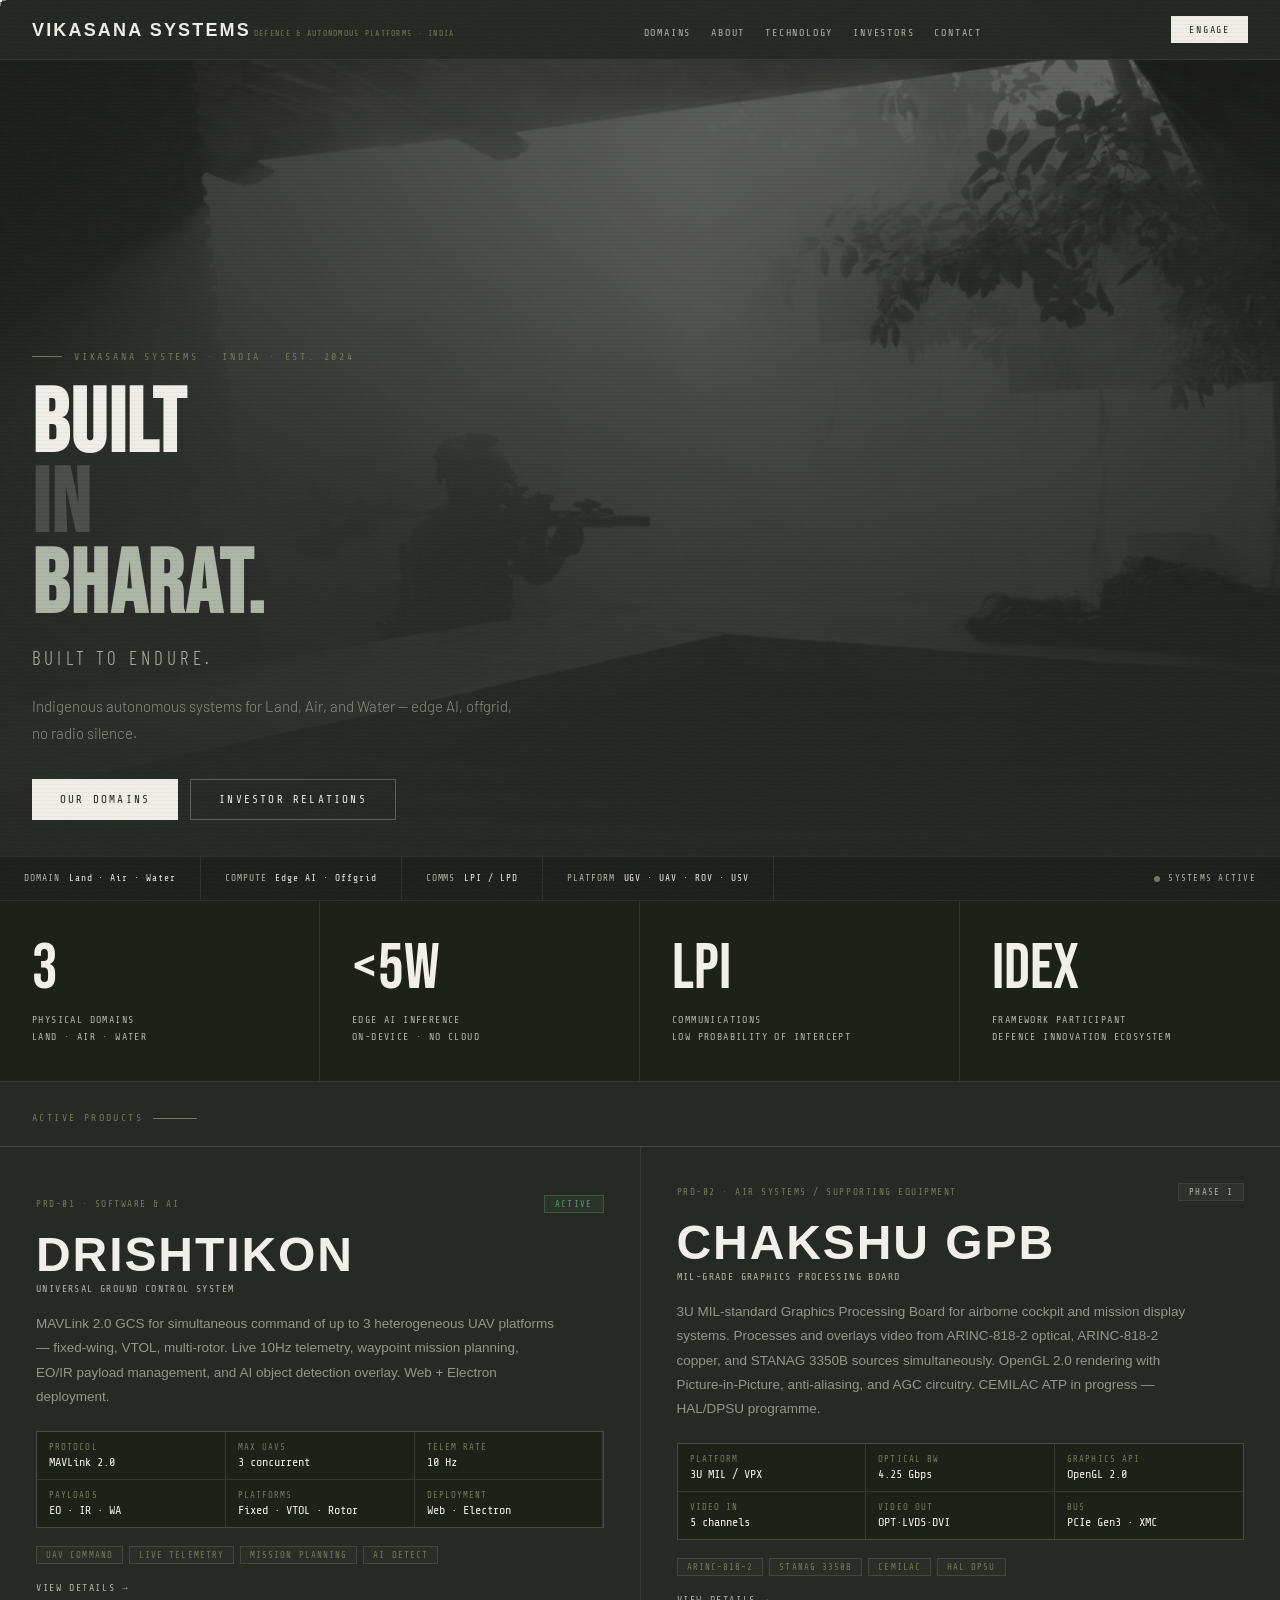
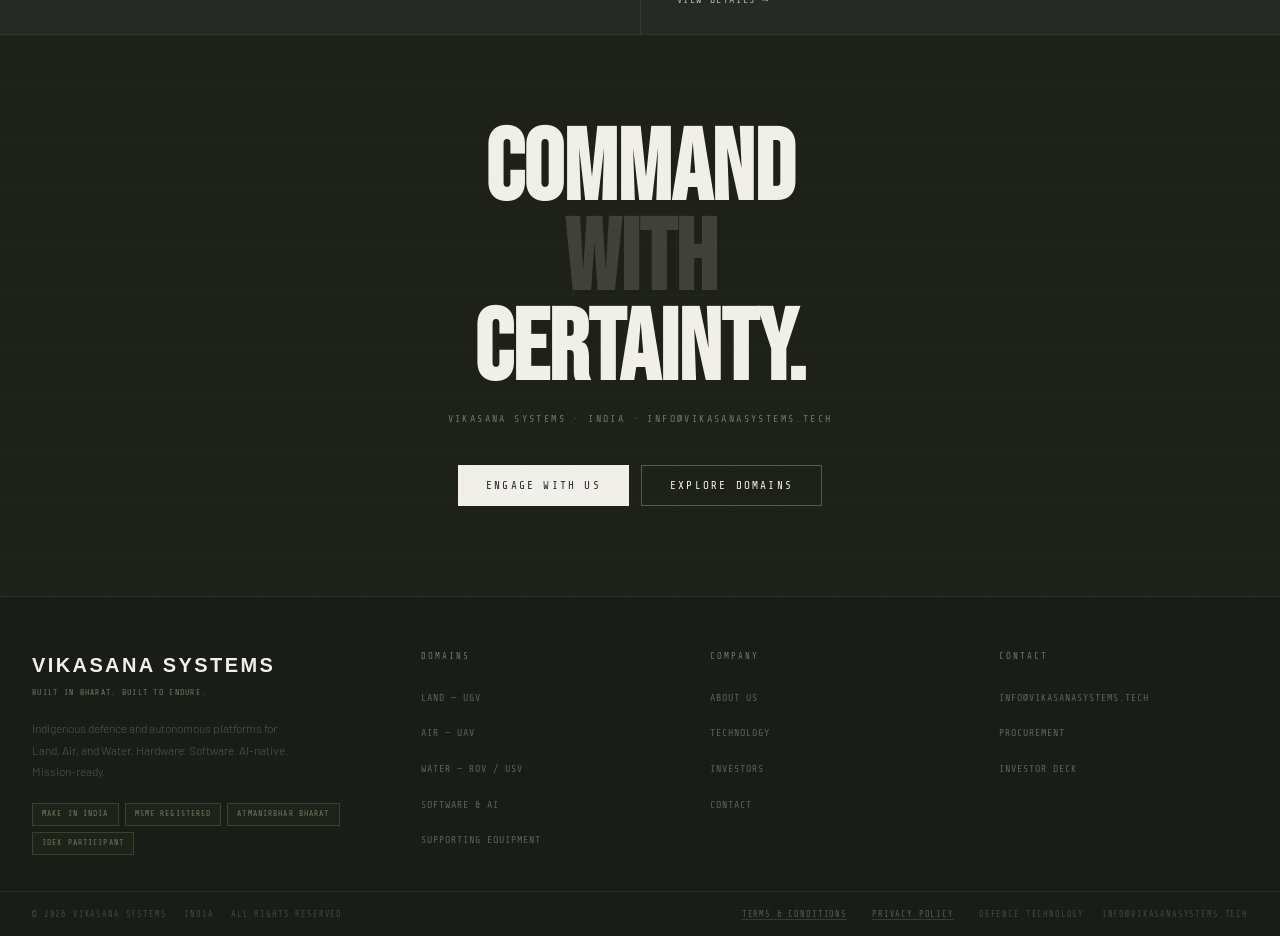
==== commit 3ad4232b: "Update print statement from 'Hello' to 'Goodbye'" ====
--- a/index.html
+++ b/index.html
@@ -66,13 +66,6 @@
           <source src="assets/video/army.webm" type="video/webm">
         </video>
       </div>
-      <div class="hero-grid" aria-hidden="true"></div>
-      <div class="hero-scan" aria-hidden="true"></div>
-      <div class="reticle tl" aria-hidden="true"></div>
-      <div class="reticle tr" aria-hidden="true"></div>
-      <div class="reticle bl" aria-hidden="true"></div>
-      <div class="reticle br" aria-hidden="true"></div>
-
       <div class="hero-content">
         <p class="hero-eyebrow">Vikasana Systems · India · Est. 2024</p>
         <h1 class="hero-title">
@@ -130,8 +123,8 @@
         <div class="stat-label">Communications<br>Low Probability of Intercept</div>
       </div>
       <div class="stat-cell">
-        <div class="stat-num">100%</div>
-        <div class="stat-label">India Origin<br>Design · Engineering · Assembly</div>
+        <div class="stat-num">iDEX</div>
+        <div class="stat-label">Framework Participant<br>Defence Innovation Ecosystem</div>
       </div>
     </div>
 
@@ -273,7 +266,15 @@
       <!-- UxV cycling heading — replaces "LAND. AIR. WATER." -->
       <div class="uxv-domains-wrap reveal rd1" aria-label="Unmanned Land/Air/Water Vehicle platforms">
         <div class="uxv-display">
-          <span class="uxv-u">U</span><span class="uxv-mid" id="uxv-word">Land</span><span class="uxv-cursor-block" aria-hidden="true"></span><span class="uxv-v">V</span>
+          <span class="uxv-u">U</span>
+          <div class="uxv-slot" aria-live="polite" aria-label="domain cycling">
+            <div class="uxv-reel" id="uxv-reel">
+              <span class="uxv-slide">Land</span>
+              <span class="uxv-slide">Air</span>
+              <span class="uxv-slide">Water</span>
+            </div>
+          </div>
+          <span class="uxv-v">V</span>
         </div>
         <p class="uxv-expand">Unmanned <span id="uxv-expand-word">Land</span> Vehicle</p>
       </div>
--- a/css/style.css
+++ b/css/style.css
@@ -1,1043 +1,1181 @@
 /* ============================================================
    VIKASANA SYSTEMS — style.css
-   Palette: #262924 · #F0EFEA · #AEB6A8 · #6F7A60 · #3C4520
+   Palette: #262924 #F0EFEA #AEB6A8 #6F7A60 #3C4520
    ============================================================ */
 
 *, *::before, *::after { box-sizing: border-box; margin: 0; padding: 0; }
 
 :root {
-  --charcoal: #262924;
-  --cream:    #F0EFEA;
-  --stone:    #AEB6A8;
-  --olive:    #6F7A60;
-  --forest:   #3C4520;
-  --bg-panel: #E8E7E1;
-  --bg-card:  #ECEAE3;
-  --land:     #7A5C30;
-  --air:      #8B3A20;
-  --water:    #1A5A7A;
-  --border:        rgba(38,41,36,.1);
-  --border-mid:    rgba(38,41,36,.18);
-  --border-hi:     rgba(38,41,36,.35);
-  --mono:    'Share Tech Mono', monospace;
-  --display: 'Bebas Neue', sans-serif;
-  --cond:    'Barlow Condensed', sans-serif;
-  --body:    'Barlow', sans-serif;
-  --nav-h:   60px;
+  --bg:           #262924;
+  --bg-deep:      #1a1c18;
+  --bg-panel:     #1e2118;
+  --bg-card:      #212419;
+  --off-white:    #F0EFEA;
+  --mid:          #AEB6A8;
+  --olive:        #6F7A60;
+  --dark-olive:   #3C4520;
+  --border:       rgba(174, 182, 168, 0.12);
+  --border-hi:    rgba(240, 239, 234, 0.28);
+  --border-olive: rgba(111, 122, 96, 0.35);
+  --mono:         'Share Tech Mono', monospace;
+  --display:      'Bebas Neue', sans-serif;
+  --cond:         'Barlow Condensed', sans-serif;
+  --body:         'Barlow', sans-serif;
+  --nav-h:        60px;
 }
 
 html { scroll-behavior: smooth; font-size: 16px; }
 
 body {
-  background: var(--cream);
-  color: var(--charcoal);
+  background: var(--bg);
+  color: var(--off-white);
   font-family: var(--body);
-  font-weight: 400;
+  font-weight: 300;
   overflow-x: hidden;
-  line-height: 1.65;
-}
-
-/* Very subtle paper noise */
-body::before {
-  content: '';
-  position: fixed; inset: 0;
-  opacity: .016;
-  background-image: url("data:image/svg+xml,%3Csvg xmlns='http://www.w3.org/2000/svg' width='300' height='300'%3E%3Cfilter id='n'%3E%3CfeTurbulence type='fractalNoise' baseFrequency='0.9' numOctaves='4' stitchTiles='stitch'/%3E%3C/filter%3E%3Crect width='300' height='300' filter='url(%23n)'/%3E%3C/svg%3E");
-  pointer-events: none;
-  z-index: 9000;
-}
-
-/* ============================================================
-   CURSOR — fine pointer only
-   ============================================================ */
+  line-height: 1.6;
+}
+
+/* CURSOR */
 @media (pointer: fine) {
-  * { cursor: none !important; }
-
-  #c-ring {
-    position: fixed;
-    width: 30px; height: 30px;
-    border: 1.5px solid rgba(60,69,32,.5);
-    border-radius: 50%;
-    pointer-events: none;
-    z-index: 99999;
+  *, *::before, *::after { cursor: none !important; }
+  #cur-ring {
+    position: fixed; width: 34px; height: 34px;
+    border: 1px solid rgba(240,239,234,0.55); border-radius: 50%;
+    pointer-events: none; z-index: 99999;
     transform: translate(-50%,-50%);
-    transition: width .15s, height .15s, border-color .15s, border-radius .15s;
+    transition: width .18s, height .18s, border-color .18s;
     will-change: left, top;
   }
-  #c-dot {
-    position: fixed;
-    width: 4px; height: 4px;
-    background: var(--forest);
-    border-radius: 50%;
-    pointer-events: none;
-    z-index: 99999;
+  #cur-dot {
+    position: fixed; width: 4px; height: 4px;
+    background: var(--off-white);
+    pointer-events: none; z-index: 99999;
     transform: translate(-50%,-50%);
   }
-  #c-h {
-    position: fixed;
-    width: 11px; height: 1px;
-    background: rgba(60,69,32,.45);
-    pointer-events: none;
-    z-index: 99999;
+  #cur-h {
+    position: fixed; width: 12px; height: 1px;
+    background: rgba(240,239,234,0.45);
+    pointer-events: none; z-index: 99999;
     transform: translate(-50%,-50%);
   }
-  #c-v {
-    position: fixed;
-    width: 1px; height: 11px;
-    background: rgba(60,69,32,.45);
-    pointer-events: none;
-    z-index: 99999;
+  #cur-v {
+    position: fixed; width: 1px; height: 12px;
+    background: rgba(240,239,234,0.45);
+    pointer-events: none; z-index: 99999;
     transform: translate(-50%,-50%);
   }
 }
 
-/* ============================================================
+/* SCANLINES */
+body::after {
+  content: ''; position: fixed; inset: 0;
+  background: repeating-linear-gradient(0deg, transparent, transparent 3px, rgba(0,0,0,0.035) 3px, rgba(0,0,0,0.035) 4px);
+  pointer-events: none; z-index: 9000;
+}
+
+/* NOISE GRAIN */
+body::before {
+  content: ''; position: fixed; inset: 0; opacity: 0.025;
+  background-image: url("data:image/svg+xml,%3Csvg xmlns='http://www.w3.org/2000/svg' width='300' height='300'%3E%3Cfilter id='n'%3E%3CfeTurbulence type='fractalNoise' baseFrequency='0.85' numOctaves='4' stitchTiles='stitch'/%3E%3C/filter%3E%3Crect width='300' height='300' filter='url(%23n)'/%3E%3C/svg%3E");
+  pointer-events: none; z-index: 8999;
+}
+
+/* ======================================================
+   PAGE SYSTEM
+   ====================================================== */
+
+.page { display: none; }
+.page.active { display: block; }
+
+/* ======================================================
    UTILITIES
-   ============================================================ */
-
-.sec-tag {
+   ====================================================== */
+
+.section-label {
   font-family: var(--mono);
-  font-size: 11px;
-  letter-spacing: .22em;
+  font-size: 10px;
+  letter-spacing: 0.24em;
   text-transform: uppercase;
   color: var(--olive);
-  display: flex;
-  align-items: center;
-  gap: 10px;
-  margin-bottom: 16px;
-}
-.sec-tag::before {
-  content: '';
-  display: block;
-  width: 24px; height: 1px;
-  background: var(--olive);
-}
-
-.sec-h {
+  display: flex; align-items: center; gap: 10px;
+  margin-bottom: 14px;
+}
+.section-label::after {
+  content: ''; display: block;
+  width: 44px; height: 1px;
+  background: var(--olive); flex-shrink: 0;
+}
+
+.section-title {
   font-family: var(--display);
-  font-size: clamp(44px, 5.8vw, 80px);
+  font-size: clamp(44px, 5.5vw, 76px);
   text-transform: uppercase;
-  line-height: .9;
-  color: var(--charcoal);
-  letter-spacing: .01em;
-}
-.sec-h em { color: var(--olive); font-style: italic; }
-
-.sec-intro {
-  font-size: 15px;
+  line-height: 0.92;
+  color: var(--off-white);
+  letter-spacing: 0.01em;
+}
+.section-title em { color: var(--mid); font-style: normal; }
+
+.page-intro {
+  font-size: 14px;
   line-height: 1.85;
-  color: rgba(38,41,36,.82);
-  font-weight: 400;
-  max-width: 600px;
-  margin-top: 16px;
-}
-
-/* BUTTONS */
-.btn-dark {
-  display: inline-flex; align-items: center;
-  font-family: var(--mono); font-size: 12px;
-  letter-spacing: .18em; text-transform: uppercase;
-  color: var(--cream); background: var(--charcoal);
-  border: none; padding: 12px 26px;
-  text-decoration: none; transition: background .2s;
-  white-space: nowrap;
-}
-.btn-dark:hover { background: var(--forest); }
-
-.btn-olive {
-  display: inline-flex; align-items: center;
-  font-family: var(--mono); font-size: 12px;
-  letter-spacing: .18em; text-transform: uppercase;
-  color: var(--cream); background: var(--forest);
-  border: none; padding: 12px 26px;
-  text-decoration: none; transition: background .2s;
-  white-space: nowrap;
-}
-.btn-olive:hover { background: var(--charcoal); }
-
-.btn-outline {
-  display: inline-flex; align-items: center;
-  font-family: var(--mono); font-size: 12px;
-  letter-spacing: .18em; text-transform: uppercase;
-  color: var(--charcoal); background: transparent;
-  border: 1.5px solid var(--border-mid);
-  padding: 11px 26px;
-  text-decoration: none; transition: all .2s;
-  white-space: nowrap;
-}
-.btn-outline:hover { border-color: var(--forest); color: var(--forest); }
-
-/* REVEAL */
+  color: rgba(174,182,168,0.75);
+  margin-top: 20px;
+  max-width: 640px;
+  margin-bottom: 52px;
+}
+
+.btn-primary {
+  display: inline-block;
+  font-family: var(--mono); font-size: 11px;
+  letter-spacing: 0.2em; text-transform: uppercase;
+  color: var(--bg); background: var(--off-white);
+  border: none; padding: 13px 28px;
+  text-decoration: none; transition: opacity .2s; white-space: nowrap;
+}
+.btn-primary:hover { opacity: .82; }
+
+.btn-ghost {
+  display: inline-block;
+  font-family: var(--mono); font-size: 11px;
+  letter-spacing: 0.2em; text-transform: uppercase;
+  color: var(--off-white); background: transparent;
+  border: 1px solid var(--border-hi);
+  padding: 13px 28px;
+  text-decoration: none; transition: background .2s; white-space: nowrap;
+}
+.btn-ghost:hover { background: rgba(240,239,234,0.06); }
+
 .reveal {
-  opacity: 0;
-  transform: translateY(26px);
+  opacity: 0; transform: translateY(26px);
   transition: opacity .75s ease, transform .75s ease;
 }
-.reveal.in { opacity: 1; transform: none; }
-.d1 { transition-delay: .1s; }
-.d2 { transition-delay: .2s; }
-.d3 { transition-delay: .3s; }
-.d4 { transition-delay: .4s; }
-.d5 { transition-delay: .5s; }
-
-/* PAGE SYSTEM */
-.page { display: none; }
-.page.active { display: block; }
-
-/* Inner page wrapper */
+.reveal.visible { opacity: 1; transform: none; }
+.rd1 { transition-delay: .1s; } .rd2 { transition-delay: .2s; }
+.rd3 { transition-delay: .3s; } .rd4 { transition-delay: .4s; }
+.rd5 { transition-delay: .5s; }
+
 .inner-page {
-  padding: 64px 52px 72px;
-  max-width: 1180px;
+  padding: calc(var(--nav-h) + 60px) 48px 80px;
+  max-width: 1200px;
   margin: 0 auto;
-  /* Push below fixed nav */
-  padding-top: calc(var(--nav-h) + 52px);
-}
-
-/* ============================================================
+}
+
+.slim-footer {
+  padding: 18px 48px;
+  border-top: 1px solid var(--border);
+  background: var(--bg-deep);
+}
+
+/* ======================================================
    NAV
-   ============================================================ */
+   ====================================================== */
 
 #nav {
-  position: fixed;
-  top: 0; left: 0; right: 0;
-  height: var(--nav-h);
-  z-index: 800;
-  display: flex;
-  align-items: center;
+  position: fixed; top: 0; left: 0; right: 0;
+  z-index: 8000; height: var(--nav-h);
+  display: flex; align-items: center; justify-content: space-between;
   padding: 0 48px;
-  gap: 32px;
-  background: rgba(240,239,234,.97);
-  backdrop-filter: blur(14px);
-  -webkit-backdrop-filter: blur(14px);
+  background: rgba(38,41,36,0.94);
+  backdrop-filter: blur(14px); -webkit-backdrop-filter: blur(14px);
   border-bottom: 1px solid var(--border);
   transition: border-color .3s;
 }
 
-.nav-brand {
+.nav-brand { text-decoration: none; display: flex; flex-direction: column; line-height: 1; }
+.nav-brand-name {
+  font-family: var(--cond); font-weight: 800; font-size: 18px;
+  letter-spacing: 0.12em; text-transform: uppercase; color: var(--off-white);
+}
+.nav-brand-sub {
+  font-family: var(--mono); font-size: 8px;
+  letter-spacing: 0.16em; color: var(--olive);
+  margin-top: 2px; text-transform: uppercase;
+}
+
+.nav-links { display: flex; align-items: center; gap: 28px; list-style: none; }
+.nav-links a {
+  font-family: var(--mono); font-size: 10px;
+  letter-spacing: 0.18em; text-transform: uppercase;
+  color: var(--mid); text-decoration: none; transition: color .2s;
+}
+.nav-links a:hover, .nav-links a.active { color: var(--off-white); }
+
+.nav-cta {
+  font-family: var(--mono); font-size: 10px;
+  letter-spacing: 0.18em; text-transform: uppercase;
+  color: var(--bg); background: var(--off-white);
+  border: none; padding: 8px 18px; transition: opacity .2s; white-space: nowrap;
+}
+.nav-cta:hover { opacity: .82; }
+
+.nav-burger {
+  display: none; flex-direction: column; gap: 5px;
+  background: none; border: none; padding: 6px;
+}
+.nav-burger span {
+  display: block; width: 22px; height: 1px;
+  background: var(--off-white); transition: transform .3s, opacity .3s;
+}
+
+/* MOBILE OVERLAY */
+#mob-nav {
+  display: none; position: fixed; inset: 0;
+  background: rgba(26,28,24,0.98); z-index: 7900;
+  flex-direction: column; align-items: center; justify-content: center; gap: 28px;
+}
+#mob-nav.open { display: flex; }
+#mob-nav a, #mob-nav button {
   font-family: var(--display);
-  font-size: 18px;
-  letter-spacing: .1em;
-  color: var(--charcoal);
-  text-decoration: none;
-  flex-shrink: 0;
-}
-
-.nav-links {
-  display: flex;
-  align-items: stretch;
-  list-style: none;
-  height: 100%;
-  gap: 0;
-  flex: 1;
-}
-.nav-links li {
-  position: relative;
-  display: flex;
-  align-items: center;
-}
-.nav-link {
-  font-family: var(--mono);
-  font-size: 11px;
-  letter-spacing: .14em;
-  text-transform: uppercase;
-  color: var(--charcoal);
-  text-decoration: none;
-  padding: 0 15px;
-  height: 100%;
-  display: flex;
-  align-items: center;
-  gap: 5px;
-  background: transparent;
-  border: none;
+  font-size: clamp(36px, 8vw, 52px);
+  letter-spacing: 0.06em; text-transform: uppercase;
+  color: var(--off-white); text-decoration: none; background: none; border: none;
   transition: color .2s;
-  white-space: nowrap;
-}
-.nav-link:hover, .nav-link.active { color: var(--forest); }
-.nav-link svg { flex-shrink: 0; transition: transform .2s; }
-.has-drop:hover .nav-link svg { transform: rotate(180deg); }
-
-/* Dropdown */
-.has-drop { position: relative; }
-.drop {
-  display: none;
-  position: absolute;
-  top: var(--nav-h);
-  left: 0;
-  min-width: 280px;
-  background: rgba(240,239,234,.99);
-  border: 1px solid var(--border-mid);
-  border-top: 2px solid var(--olive);
-  box-shadow: 0 10px 28px rgba(38,41,36,.1);
-  z-index: 700;
-}
-.has-drop:hover .drop { display: block; }
-
-.dd-item {
-  display: flex;
-  align-items: center;
-  gap: 14px;
-  padding: 11px 18px;
-  text-decoration: none;
-  border-bottom: 1px solid var(--border);
-  transition: background .15s;
-}
-.dd-item:last-child { border-bottom: none; }
-.dd-item:hover { background: rgba(60,69,32,.06); }
-.dd-dot {
-  width: 7px; height: 7px;
-  border-radius: 50%;
-  flex-shrink: 0;
-}
-.dd-body { display: flex; flex-direction: column; gap: 1px; }
-.dd-title {
-  font-family: var(--mono);
-  font-size: 12px;
-  letter-spacing: .1em;
-  text-transform: uppercase;
-  color: var(--charcoal);
-}
-.dd-sub {
-  font-family: var(--mono);
-  font-size: 10px;
-  letter-spacing: .1em;
-  text-transform: uppercase;
-  color: rgba(38,41,36,.6);
-}
-
-/* Nav right */
-.nav-right {
-  margin-left: auto;
-  display: flex;
-  align-items: center;
-  gap: 12px;
-  flex-shrink: 0;
-}
-.nav-engage {
-  font-family: var(--mono);
-  font-size: 11px;
-  letter-spacing: .14em;
-  text-transform: uppercase;
-  background: var(--forest);
-  color: var(--cream);
-  border: none;
-  padding: 9px 20px;
-  transition: background .2s;
-  white-space: nowrap;
-}
-.nav-engage:hover { background: var(--charcoal); }
-
-.nav-burger {
-  display: none;
-  flex-direction: column;
-  gap: 5px;
-  background: none;
-  border: none;
-  padding: 4px;
-}
-.nav-burger span {
-  display: block;
-  width: 22px; height: 1.5px;
-  background: var(--charcoal);
-}
-
-/* Mobile nav */
-#mob-nav {
-  display: none;
-  position: fixed; inset: 0;
-  background: rgba(240,239,234,.99);
-  z-index: 7900;
-  flex-direction: column;
-  align-items: flex-start;
-  justify-content: center;
-  padding: 0 36px;
-  gap: 0;
-  overflow-y: auto;
-}
-#mob-nav.open { display: flex; }
+}
+#mob-nav a:hover, #mob-nav button:hover { color: var(--mid); }
 .mob-close {
-  position: absolute;
-  top: 18px; right: 22px;
-  font-family: var(--mono);
-  font-size: 10px;
-  letter-spacing: .14em;
-  text-transform: uppercase;
-  color: var(--stone);
-  background: none;
-  border: none;
-}
-.mob-link {
-  font-family: var(--display);
-  font-size: clamp(32px, 7vw, 48px);
-  letter-spacing: .04em;
-  text-transform: uppercase;
-  color: var(--charcoal);
-  text-decoration: none;
-  padding: 9px 0;
-  border-bottom: 1px solid var(--border);
-  width: 100%;
-  transition: color .2s, padding-left .2s;
-}
-.mob-link:hover { color: var(--olive); padding-left: 10px; }
-.mob-sub-group {
-  width: 100%;
-  border-bottom: 1px solid var(--border);
-  padding: 7px 0 12px 14px;
-  display: flex; flex-direction: column;
-  gap: 6px;
-}
-.mob-sub {
-  font-family: var(--mono);
-  font-size: 11px;
-  letter-spacing: .12em;
-  text-transform: uppercase;
-  color: var(--stone);
-  text-decoration: none;
-  transition: color .2s;
-}
-.mob-sub:hover { color: var(--olive); }
-
-/* ============================================================
+  position: absolute; top: 18px; right: 24px;
+  font-family: var(--mono); font-size: 10px;
+  letter-spacing: 0.14em; text-transform: uppercase;
+  color: var(--mid); background: none; border: none;
+}
+.mob-close:hover { color: var(--off-white); }
+
+/* ======================================================
    HERO
-   ============================================================ */
-
-.hero {
-  position: relative;
-  height: 100dvh;
-  min-height: 580px;
-  display: flex;
-  flex-direction: column;
-  overflow: hidden;
-}
-
-/* BG */
-.hero-bg {
-  position: absolute; inset: 0; z-index: 0;
-}
-.hero-bg video {
-  position: absolute; inset: 0;
-  width: 100%; height: 100%;
-  object-fit: cover;
-  opacity: .3;
-  filter: saturate(.3) contrast(1.1);
-  z-index: 1;
-}
-.hero-fallback {
-  position: absolute; inset: 0;
-  width: 100%; height: 100%;
-  object-fit: cover;
-  opacity: .3;
-  filter: saturate(.3) contrast(1.1);
-  z-index: 0;
-}
-.hero-bg::after {
-  content: '';
-  position: absolute; inset: 0; z-index: 2;
+   ====================================================== */
+
+#hero {
+  position: relative; height: 100dvh; min-height: 560px;
+  display: flex; align-items: flex-end; overflow: hidden;
+}
+
+.hero-video-wrap { position: absolute; inset: 0; z-index: 0; }
+.hero-video-wrap video {
+  width: 100%; height: 100%; object-fit: cover;
+  opacity: 0.42; filter: saturate(0.35) contrast(1.12);
+}
+.hero-video-wrap::after {
+  content: ''; position: absolute; inset: 0;
   background:
-    linear-gradient(to bottom,
-      rgba(240,239,234,0) 0%,
-      rgba(240,239,234,.2) 35%,
-      rgba(240,239,234,.82) 75%,
-      rgba(240,239,234,.95) 100%),
-    linear-gradient(to right,
-      rgba(240,239,234,.7) 0%,
-      rgba(240,239,234,.08) 55%,
-      transparent 100%);
-}
-
-/* Grid overlay */
+    linear-gradient(to top,  var(--bg) 0%, rgba(38,41,36,0.55) 45%, rgba(38,41,36,0.1) 100%),
+    linear-gradient(to right, rgba(26,28,24,0.7) 0%, transparent 55%);
+}
+
 .hero-grid {
   position: absolute; inset: 0; z-index: 1;
   background-image:
-    linear-gradient(rgba(38,41,36,.03) 1px, transparent 1px),
-    linear-gradient(90deg, rgba(38,41,36,.03) 1px, transparent 1px);
-  background-size: 60px 60px;
-}
-
-/* Animated scan line */
+    linear-gradient(rgba(174,182,168,0.04) 1px, transparent 1px),
+    linear-gradient(90deg, rgba(174,182,168,0.04) 1px, transparent 1px);
+  background-size: 56px 56px;
+  mask-image: radial-gradient(ellipse 90% 90% at 30% 50%, black 20%, transparent 75%);
+  -webkit-mask-image: radial-gradient(ellipse 90% 90% at 30% 50%, black 20%, transparent 75%);
+}
+
 .hero-scan {
   position: absolute; left: 0; right: 0; height: 1px;
-  background: linear-gradient(90deg, transparent, rgba(111,122,96,.4) 45%, rgba(60,69,32,.55) 55%, transparent);
-  z-index: 3;
-  animation: scanLine 9s ease-in-out infinite;
+  background: linear-gradient(90deg, transparent 0%, rgba(174,182,168,0.25) 40%, rgba(111,122,96,0.4) 60%, transparent 100%);
+  z-index: 2;
+  animation: scanLine 8s ease-in-out infinite;
 }
 @keyframes scanLine {
-  0%   { top: var(--nav-h); opacity: 0; }
-  4%   { opacity: 1; }
-  96%  { opacity: .35; }
+  0%   { top: 60px; opacity: 0; }
+  5%   { opacity: 1; }
+  90%  { opacity: 0.3; }
   100% { top: 100%; opacity: 0; }
 }
 
-/* Corner reticles */
-.ret {
-  position: absolute;
-  width: 28px; height: 28px;
-  z-index: 3; opacity: .4;
-}
-.ret.tl { top: calc(var(--nav-h) + 14px); left: 28px; border-top: 1.5px solid var(--forest); border-left: 1.5px solid var(--forest); }
-.ret.tr { top: calc(var(--nav-h) + 14px); right: 28px; border-top: 1.5px solid var(--forest); border-right: 1.5px solid var(--forest); }
-.ret.bl { bottom: 50px; left: 28px; border-bottom: 1.5px solid var(--forest); border-left: 1.5px solid var(--forest); }
-.ret.br { bottom: 50px; right: 28px; border-bottom: 1.5px solid var(--forest); border-right: 1.5px solid var(--forest); }
-
-/* Content — padding-top ensures nothing hides under nav */
+.reticle { position: absolute; width: 36px; height: 36px; z-index: 2; }
+.reticle.tl { top: calc(var(--nav-h)+16px); left: 24px; border-top: 1px solid rgba(240,239,234,0.22); border-left: 1px solid rgba(240,239,234,0.22); }
+.reticle.tr { top: calc(var(--nav-h)+16px); right: 24px; border-top: 1px solid rgba(240,239,234,0.22); border-right: 1px solid rgba(240,239,234,0.22); }
+.reticle.bl { bottom: 60px; left: 24px; border-bottom: 1px solid rgba(240,239,234,0.22); border-left: 1px solid rgba(240,239,234,0.22); }
+.reticle.br { bottom: 60px; right: 24px; border-bottom: 1px solid rgba(240,239,234,0.22); border-right: 1px solid rgba(240,239,234,0.22); }
+
 .hero-content {
-  position: relative;
-  z-index: 4;
-  /* Start from top of section, push down past nav */
-  padding: calc(var(--nav-h) + 72px) 52px 100px;
-  max-width: min(860px, 92vw);
-  /* Vertically centre in remaining space */
-  margin-top: auto;
-  margin-bottom: auto;
+  position: relative; z-index: 3;
+  padding: 0 48px 80px;
+  max-width: min(820px, 90vw);
 }
 
 .hero-eyebrow {
+  font-family: var(--mono); font-size: 10px; letter-spacing: 0.28em;
+  text-transform: uppercase; color: var(--olive);
+  display: flex; align-items: center; gap: 12px; margin-bottom: 20px;
+  opacity: 0; animation: fadeUp .7s ease .3s forwards;
+}
+.hero-eyebrow::before { content: ''; width: 30px; height: 1px; background: var(--olive); }
+
+/* ============================================================
+   HERO TITLE (below UxV)
+   ============================================================ */
+
+.hero-title {
+  font-family: var(--display);
+  font-size: clamp(44px, 7vw, 92px);
+  line-height: 0.9;
+  text-transform: uppercase; letter-spacing: 0.02em;
+  color: var(--off-white);
+  opacity: 0; animation: fadeUp .7s ease .76s forwards;
+}
+.hero-title .ghost  { color: rgba(240,239,234,0.18); }
+.hero-title .accent { color: var(--mid); }
+
+.hero-tagline {
+  font-family: var(--cond); font-weight: 300;
+  font-size: clamp(14px, 1.8vw, 19px); letter-spacing: 0.22em;
+  text-transform: uppercase; color: var(--mid);
+  margin-top: 16px;
+  opacity: 0; animation: fadeUp .7s ease .9s forwards;
+}
+
+.hero-desc {
+  margin-top: 20px;
+  font-size: clamp(13px, 1.4vw, 15px); line-height: 1.8;
+  color: rgba(174,182,168,0.72); max-width: 480px; font-weight: 300;
+  opacity: 0; animation: fadeUp .7s ease 1.02s forwards;
+}
+
+.hero-actions {
+  margin-top: 32px; display: flex; flex-wrap: wrap; gap: 12px;
+  opacity: 0; animation: fadeUp .7s ease 1.14s forwards;
+}
+
+/* Hero bottom strip */
+.hero-strip {
+  position: absolute; bottom: 0; left: 0; right: 0; z-index: 3;
+  height: 44px; border-top: 1px solid var(--border);
+  background: rgba(26,28,24,0.6); backdrop-filter: blur(8px);
+  display: flex; align-items: stretch;
+  overflow-x: auto; scrollbar-width: none;
+}
+.hero-strip::-webkit-scrollbar { display: none; }
+.strip-item {
+  display: flex; align-items: center; gap: 9px;
+  padding: 0 24px; border-right: 1px solid var(--border);
+  flex-shrink: 0; font-family: var(--mono);
+  font-size: 9.5px; letter-spacing: 0.1em; white-space: nowrap;
+}
+.strip-item-label { color: var(--mid); text-transform: uppercase; }
+.strip-item-val   { color: var(--off-white); }
+.strip-live {
+  margin-left: auto; display: flex; align-items: center; gap: 8px;
+  padding: 0 24px; font-family: var(--mono); font-size: 9px;
+  color: var(--mid); letter-spacing: 0.14em; text-transform: uppercase; flex-shrink: 0;
+}
+.live-dot {
+  width: 6px; height: 6px; border-radius: 50%;
+  background: var(--olive); flex-shrink: 0;
+  animation: livePulse 2s ease infinite;
+}
+@keyframes livePulse { 0%,100% { opacity: 1; } 50% { opacity: 0.2; } }
+
+/* ======================================================
+   DOMAIN PREVIEW CARDS (home)
+   ====================================================== */
+
+.domain-preview {
+  display: grid; grid-template-columns: repeat(3,1fr);
+  border-top: 1px solid var(--border);
+}
+.dpc {
+  position: relative; height: 240px; overflow: hidden;
+  display: flex; align-items: flex-end; padding: 22px 24px;
+  border-right: 1px solid var(--border); background: none; border-top: none;
+  border-bottom: none; border-left: none; border-right: 1px solid var(--border);
+}
+.dpc:last-child { border-right: none; }
+.dpc img {
+  position: absolute; inset: 0; width: 100%; height: 100%;
+  object-fit: cover; filter: saturate(.4) contrast(1.08);
+  opacity: .45; transition: transform 5s ease, opacity .4s; z-index: 0;
+}
+.dpc:hover img { transform: scale(1.05); opacity: .65; }
+.dpc-overlay {
+  position: absolute; inset: 0; z-index: 1;
+  background: linear-gradient(to top, rgba(10,11,9,0.92) 0%, rgba(10,11,9,0.2) 70%, transparent 100%);
+}
+.dpc::before {
+  content: ''; position: absolute; top: 0; left: 0; right: 0;
+  height: 2px; z-index: 3; transition: height .3s;
+}
+.dpc-land::before  { background: #9B6E3A; }
+.dpc-air::before   { background: #A04430; }
+.dpc-water::before { background: #2A6A8A; }
+.dpc:hover::before { height: 3px; }
+.dpc-content { position: relative; z-index: 2; text-align: left; }
+.dpc-num  { font-family: var(--mono); font-size: 9px; letter-spacing: 0.18em; text-transform: uppercase; color: rgba(174,182,168,0.55); margin-bottom: 6px; }
+.dpc-name { font-family: var(--cond); font-weight: 700; font-size: clamp(18px, 2.4vw, 28px); text-transform: uppercase; color: var(--off-white); letter-spacing: 0.04em; margin-bottom: 2px; }
+.dpc-sub  { font-family: var(--cond); font-weight: 300; font-size: 12px; text-transform: uppercase; letter-spacing: 0.1em; color: rgba(240,239,234,0.48); }
+.dpc-arrow { font-family: var(--mono); font-size: 10px; letter-spacing: 0.14em; text-transform: uppercase; margin-top: 8px; opacity: 0; transform: translateX(-6px); transition: opacity .25s, transform .25s; color: var(--mid); }
+.dpc:hover .dpc-arrow { opacity: 1; transform: none; }
+
+/* ======================================================
+   ABOUT
+   ====================================================== */
+
+#about {
+  padding: calc(var(--nav-h) + 60px) 48px 80px;
+  display: grid; grid-template-columns: 1fr 1fr;
+  gap: 72px; align-items: stretch;
+  border-top: 1px solid var(--border);
+  position: relative; overflow: hidden;
+}
+#about::before {
+  content: ''; position: absolute; bottom: -120px; right: -120px;
+  width: 480px; height: 480px; border-radius: 50%;
+  background: radial-gradient(circle, rgba(60,69,32,0.12) 0%, transparent 70%);
+  pointer-events: none;
+}
+
+.about-media {
+  position: relative; overflow: hidden;
+  border: 1px solid var(--border);
+  min-height: 400px;
+}
+.about-media video, .about-media img {
+  width: 100%; height: 100%; object-fit: cover;
+  filter: saturate(0.4) contrast(1.1); opacity: 0.78; display: block;
+  position: absolute; inset: 0;
+}
+.about-media-overlay {
+  position: absolute; inset: 0; z-index: 1;
+  background: linear-gradient(135deg, rgba(38,41,36,0.5) 0%, transparent 55%);
+}
+.about-media-note {
+  position: absolute; bottom: 10px; right: 12px; z-index: 2;
+  font-family: var(--mono); font-size: 8px; letter-spacing: 0.12em;
+  text-transform: uppercase; color: rgba(174,182,168,0.3);
+}
+.brkt { position: absolute; width: 18px; height: 18px; z-index: 2; }
+.brkt.tl { top: 8px;  left: 8px;  border-top: 1px solid rgba(240,239,234,0.45); border-left: 1px solid rgba(240,239,234,0.45); }
+.brkt.tr { top: 8px;  right: 8px; border-top: 1px solid rgba(240,239,234,0.45); border-right: 1px solid rgba(240,239,234,0.45); }
+.brkt.bl { bottom: 8px; left: 8px;  border-bottom: 1px solid rgba(240,239,234,0.45); border-left: 1px solid rgba(240,239,234,0.45); }
+.brkt.br { bottom: 8px; right: 8px; border-bottom: 1px solid rgba(240,239,234,0.45); border-right: 1px solid rgba(240,239,234,0.45); }
+
+.about-text-wrap { max-width: 520px; }
+.about-lead { font-family: var(--cond); font-weight: 600; font-size: clamp(18px, 2vw, 22px); letter-spacing: 0.03em; color: var(--off-white); line-height: 1.45; margin-bottom: 20px; }
+.about-body { font-size: 14px; line-height: 1.85; color: rgba(174,182,168,0.78); font-weight: 300; margin-bottom: 14px; }
+
+.indigeny { margin-top: 32px; padding: 22px 24px; background: rgba(60,69,32,0.22); border: 1px solid var(--border-olive); }
+.indigeny-label { font-family: var(--mono); font-size: 9.5px; letter-spacing: 0.2em; text-transform: uppercase; color: var(--olive); margin-bottom: 12px; }
+.indigeny-track { height: 2px; background: rgba(174,182,168,0.1); margin-bottom: 8px; }
+.indigeny-fill  { height: 100%; width: 0; background: linear-gradient(90deg, var(--dark-olive), var(--olive)); transition: width 1.4s cubic-bezier(.4,0,.2,1); }
+.indigeny-fill.go { width: 78%; }
+.indigeny-nums { display: flex; justify-content: space-between; font-family: var(--mono); font-size: 9px; color: var(--mid); }
+.indigeny-nums span.hi { color: var(--off-white); font-size: 11px; }
+
+.keypoints { margin-top: 28px; display: flex; flex-direction: column; gap: 1px; background: var(--border); border: 1px solid var(--border); }
+.keypoint  { background: var(--bg); padding: 14px 18px; display: flex; gap: 14px; align-items: flex-start; transition: background .2s; }
+.keypoint:hover { background: var(--bg-card); }
+.kp-bullet { font-family: var(--mono); font-size: 10px; color: var(--olive); margin-top: 2px; flex-shrink: 0; letter-spacing: 0.1em; }
+.kp-text   { font-size: 13px; color: rgba(174,182,168,0.8); line-height: 1.6; font-weight: 300; }
+
+/* ======================================================
+   UxV TYPING ANIMATION
+   Single definition. Structure in HTML:
+   U  [.uxv-mid text]  [.uxv-cursor-block span]  V
+   No ::after on anything. No pseudo-cursors.
+   ====================================================== */
+
+.uxv-domains-wrap { margin-bottom: 12px; }
+
+.uxv-display {
+  font-family: var(--display);
+  font-size: clamp(64px, 10vw, 128px);
+  line-height: 0.9;
+  text-transform: uppercase;
+  letter-spacing: 0;
+  color: var(--off-white);
+  display: flex;
+  align-items: baseline;
+}
+
+.uxv-u, .uxv-v { color: var(--off-white); flex-shrink: 0; }
+
+.uxv-mid {
+  color: var(--mid);
+  display: inline-block;
+  /* no min-width — shrinks to actual text, zero gap */
+}
+
+.uxv-cursor-block {
+  display: inline-block;
+  width: 3px;
+  height: 0.68em;
+  background: var(--olive);
+  vertical-align: middle;
+  margin: 0 2px;
+  flex-shrink: 0;
+  animation: uxvBlink 0.85s step-end infinite;
+}
+
+@keyframes uxvBlink {
+  0%, 100% { opacity: 1; }
+  50%       { opacity: 0; }
+}
+
+.uxv-expand {
   font-family: var(--mono);
   font-size: 11px;
-  letter-spacing: .24em;
+  letter-spacing: 0.22em;
   text-transform: uppercase;
-  color: var(--olive);
-  display: flex; align-items: center; gap: 12px;
-  margin-bottom: 20px;
-}
-.hero-eyebrow::before { content: ''; width: 26px; height: 1px; background: var(--olive); }
-
-.hero-title {
+  color: rgba(174,182,168,0.5);
+  margin-top: 10px;
+}
+#uxv-expand-word { color: var(--mid); }
+
+/* ======================================================
+   DOMAINS PAGE
+   ====================================================== */
+
+#domains {
+  padding: calc(var(--nav-h) + 48px) 48px 80px;
+}
+
+.domains-intro { max-width: 640px; margin-bottom: 52px; }
+.domains-intro p { font-size: 14px; line-height: 1.85; color: rgba(174,182,168,0.75); margin-top: 20px; }
+
+.domain-grid {
+  display: grid; grid-template-columns: repeat(3, 1fr);
+  gap: 1px; background: var(--border); border: 1px solid var(--border);
+  margin-bottom: 60px;
+}
+.domain-card {
+  background: var(--bg-panel); padding: 40px 32px;
+  position: relative; overflow: hidden; transition: background .3s;
+}
+.domain-card:hover { background: #252920; }
+.domain-card::before {
+  content: ''; position: absolute; top: 0; left: 0;
+  width: 0; height: 2px; background: var(--olive); transition: width .5s ease;
+}
+.domain-card:hover::before { width: 100%; }
+.dc-num   { font-family: var(--mono); font-size: 9px; letter-spacing: 0.16em; color: rgba(174,182,168,0.18); margin-bottom: 24px; }
+.dc-icon  { margin-bottom: 18px; }
+.dc-title { font-family: var(--cond); font-weight: 700; font-size: 22px; text-transform: uppercase; letter-spacing: 0.07em; color: var(--off-white); margin-bottom: 12px; }
+.dc-desc  { font-size: 13px; line-height: 1.75; color: rgba(174,182,168,0.65); font-weight: 300; }
+.dc-tags  { display: flex; flex-wrap: wrap; gap: 6px; margin-top: 20px; }
+.dc-tag   { font-family: var(--mono); font-size: 8.5px; letter-spacing: 0.14em; text-transform: uppercase; color: var(--olive); border: 1px solid var(--border-olive); padding: 3px 9px; background: rgba(111,122,96,0.06); }
+
+.products-soon {
+  border: 1px solid var(--border-olive); background: rgba(60,69,32,0.15);
+  padding: 36px 40px; display: flex; align-items: center;
+  justify-content: space-between; gap: 24px; flex-wrap: wrap;
+}
+.ps-tag   { font-family: var(--mono); font-size: 9px; letter-spacing: 0.22em; text-transform: uppercase; color: var(--olive); margin-bottom: 10px; }
+.ps-title { font-family: var(--cond); font-weight: 700; font-size: clamp(20px, 2.5vw, 26px); text-transform: uppercase; letter-spacing: 0.05em; color: var(--off-white); margin-bottom: 8px; }
+.ps-desc  { font-size: 13px; color: rgba(174,182,168,0.65); max-width: 480px; line-height: 1.7; }
+.ps-right { display: flex; flex-direction: column; align-items: flex-end; gap: 8px; flex-shrink: 0; }
+.ps-badge { font-family: var(--mono); font-size: 9px; letter-spacing: 0.18em; text-transform: uppercase; padding: 6px 14px; border: 1px solid var(--border-olive); color: var(--olive); background: rgba(111,122,96,0.08); white-space: nowrap; }
+.ps-notify { font-family: var(--mono); font-size: 9.5px; letter-spacing: 0.14em; text-transform: uppercase; color: var(--bg); background: var(--mid); border: none; padding: 9px 18px; transition: opacity .2s; white-space: nowrap; }
+.ps-notify:hover { opacity: .82; }
+
+/* ======================================================
+   TECHNOLOGY
+   ====================================================== */
+
+#technology {
+  padding: calc(var(--nav-h) + 48px) 48px 80px;
+  position: relative; overflow: hidden;
+}
+#technology::before {
+  content: ''; position: absolute; top: -160px; right: -160px;
+  width: 560px; height: 560px; border-radius: 50%;
+  background: radial-gradient(circle, rgba(60,69,32,0.1) 0%, transparent 70%);
+  pointer-events: none;
+}
+
+.tech-layout { display: grid; grid-template-columns: 1fr 1fr; gap: 64px; align-items: start; margin-top: 48px; }
+.tech-pillars { display: flex; flex-direction: column; gap: 1px; background: var(--border); border: 1px solid var(--border); }
+.tech-pillar  { background: var(--bg); padding: 26px 24px; display: grid; grid-template-columns: 44px 1fr; gap: 18px; align-items: start; transition: background .25s; }
+.tech-pillar:hover { background: var(--bg-card); }
+.tp-num   { font-family: var(--display); font-size: 30px; color: rgba(174,182,168,0.12); line-height: 1; padding-top: 2px; }
+.tp-title { font-family: var(--cond); font-weight: 700; font-size: 17px; text-transform: uppercase; letter-spacing: 0.06em; color: var(--off-white); margin-bottom: 7px; }
+.tp-desc  { font-size: 13px; line-height: 1.72; color: var(--mid); font-weight: 300; }
+
+.stat-big-block {
+  padding: 32px; background: rgba(60,69,32,0.22); border: 1px solid var(--border-olive);
+  text-align: center; margin-bottom: 20px; position: relative;
+}
+.stat-big-block::before {
+  content: ''; position: absolute; top: 0; left: 50%; transform: translateX(-50%);
+  width: 40px; height: 2px; background: var(--olive);
+}
+.sbb-val   { font-family: var(--display); font-size: 76px; line-height: 1; color: var(--off-white); }
+.sbb-label { font-family: var(--mono); font-size: 9.5px; letter-spacing: 0.22em; text-transform: uppercase; color: var(--olive); margin-top: 10px; }
+
+.cert-stack { display: flex; flex-direction: column; gap: 1px; background: var(--border); border: 1px solid var(--border); }
+.cert-row   { background: var(--bg); display: flex; align-items: center; gap: 14px; padding: 12px 16px; transition: background .2s; }
+.cert-row:hover { background: var(--bg-card); }
+.cert-dot   { width: 5px; height: 5px; border-radius: 50%; background: var(--olive); flex-shrink: 0; }
+.cert-text  { font-family: var(--mono); font-size: 10px; letter-spacing: 0.1em; text-transform: uppercase; color: var(--mid); }
+
+/* ======================================================
+   TEAM
+   ====================================================== */
+
+.team-grid {
+  display: grid; grid-template-columns: repeat(4,1fr);
+  gap: 1px; background: var(--border); border: 1px solid var(--border);
+  margin: 40px 0 24px;
+}
+.team-card { background: var(--bg); overflow: hidden; transition: background .25s; position: relative; }
+.team-card:hover { background: var(--bg-card); }
+.team-card::before { content: ''; position: absolute; top: 0; left: 0; right: 0; height: 2px; background: var(--olive); opacity: 0; transition: opacity .3s; z-index: 2; }
+.team-card:hover::before { opacity: 1; }
+.team-photo { width: 100%; aspect-ratio: 3/4; object-fit: cover; display: block; filter: saturate(.5) contrast(1.05); transition: filter .4s; }
+.team-card:hover .team-photo { filter: saturate(.75) contrast(1.05); }
+.team-info  { padding: 16px 18px 20px; border-top: 1px solid var(--border); }
+.team-dept  { font-family: var(--mono); font-size: 9px; letter-spacing: 0.18em; text-transform: uppercase; color: var(--olive); margin-bottom: 5px; }
+.team-name  { font-family: var(--cond); font-weight: 700; font-size: 17px; text-transform: uppercase; letter-spacing: 0.06em; color: var(--off-white); margin-bottom: 7px; }
+.team-bio   { font-size: 12.5px; line-height: 1.65; color: rgba(174,182,168,0.7); }
+.team-note  { border: 1px solid var(--border); background: var(--bg-panel); padding: 18px 24px; display: flex; align-items: center; gap: 10px; }
+.team-note-dot  { width: 6px; height: 6px; border-radius: 50%; background: var(--olive); flex-shrink: 0; }
+.team-note-text { font-family: var(--mono); font-size: 10px; letter-spacing: 0.08em; color: rgba(174,182,168,0.55); }
+.team-note-link { color: var(--olive); background: none; border: none; font-family: var(--mono); font-size: 10px; letter-spacing: 0.08em; text-decoration: underline; padding: 0; }
+
+/* ======================================================
+   INVESTORS
+   ====================================================== */
+
+#investors { padding: calc(var(--nav-h) + 48px) 48px 80px; background: var(--bg); border-top: 1px solid var(--border); }
+.inv-layout { display: grid; grid-template-columns: 1fr 1fr; gap: 72px; align-items: start; }
+.inv-left-text { font-size: 14px; line-height: 1.88; color: rgba(174,182,168,0.78); font-weight: 300; max-width: 460px; margin: 20px 0 36px; }
+.metrics-grid { display: grid; grid-template-columns: 1fr 1fr; gap: 1px; background: var(--border); border: 1px solid var(--border); }
+.metric-cell  { background: var(--bg-panel); padding: 22px 18px; transition: background .2s; }
+.metric-cell:hover { background: var(--bg-deep); }
+.metric-val   { font-family: var(--display); font-size: 38px; color: var(--off-white); line-height: 1; margin-bottom: 5px; }
+.metric-label { font-family: var(--mono); font-size: 8.5px; letter-spacing: 0.18em; text-transform: uppercase; color: var(--olive); }
+.inv-panel    { background: rgba(60,69,32,0.14); border: 1px solid var(--border-olive); padding: 36px 32px; }
+.inv-panel h3 { font-family: var(--cond); font-weight: 700; font-size: 20px; text-transform: uppercase; letter-spacing: 0.07em; color: var(--off-white); margin-bottom: 22px; }
+.why-list { list-style: none; display: flex; flex-direction: column; gap: 14px; margin-bottom: 32px; }
+.why-list li { display: flex; gap: 12px; font-size: 13px; color: rgba(174,182,168,0.8); line-height: 1.65; }
+.why-list li::before { content: '//'; font-family: var(--mono); font-size: 10px; color: var(--olive); flex-shrink: 0; margin-top: 2px; }
+
+/* ======================================================
+   CONTACT
+   ====================================================== */
+
+#contact { padding: calc(var(--nav-h) + 48px) 48px 80px; }
+.contact-layout { display: grid; grid-template-columns: 1fr 1fr; gap: 72px; align-items: start; }
+.contact-lead { font-size: 14px; line-height: 1.85; color: rgba(174,182,168,0.75); font-weight: 300; max-width: 420px; margin: 20px 0 36px; }
+.contact-details { display: flex; flex-direction: column; }
+.c-item { padding: 14px 0; border-bottom: 1px solid var(--border); display: flex; flex-direction: column; gap: 4px; }
+.c-item:first-child { border-top: 1px solid var(--border); }
+.c-label { font-family: var(--mono); font-size: 9px; letter-spacing: 0.2em; text-transform: uppercase; color: var(--olive); }
+.c-val   { font-family: var(--cond); font-weight: 500; font-size: 16px; letter-spacing: 0.04em; color: var(--off-white); }
+.c-val a { color: inherit; text-decoration: none; transition: color .2s; }
+.c-val a:hover { color: var(--mid); }
+.c-note  { font-size: 12px; color: var(--mid); font-family: var(--mono); letter-spacing: 0.06em; }
+.contact-form-wrap { background: var(--border); display: flex; flex-direction: column; gap: 1px; border: 1px solid var(--border); }
+.cf-field  { background: var(--bg); padding: 15px 18px; display: flex; flex-direction: column; gap: 5px; }
+.cf-label  { font-family: var(--mono); font-size: 9px; letter-spacing: 0.2em; text-transform: uppercase; color: var(--olive); }
+.cf-input, .cf-select, .cf-textarea { background: transparent; border: none; outline: none; font-family: var(--mono); font-size: 13px; color: var(--off-white); width: 100%; letter-spacing: 0.04em; }
+.cf-input::placeholder, .cf-textarea::placeholder { color: rgba(174,182,168,0.22); }
+.cf-select { color: rgba(174,182,168,0.55); }
+.cf-select option { background: #262924; color: var(--off-white); }
+.cf-textarea { resize: vertical; min-height: 88px; line-height: 1.65; }
+.cf-row    { display: grid; grid-template-columns: 1fr 1fr; gap: 1px; background: var(--border); }
+.cf-submit { background: var(--bg); padding: 18px; }
+.cf-submit button { width: 100%; font-family: var(--mono); font-size: 11px; letter-spacing: 0.22em; text-transform: uppercase; color: var(--bg); background: var(--off-white); border: none; padding: 14px; transition: opacity .2s; }
+.cf-submit button:hover { opacity: .85; }
+
+/* ======================================================
+   CTA BAND
+   ====================================================== */
+
+#cta {
+  padding: 110px 48px; border-top: 1px solid var(--border);
+  text-align: center; background: var(--bg-panel);
+  position: relative; overflow: hidden;
+}
+#cta::before {
+  content: ''; position: absolute; inset: 0;
+  background-image: linear-gradient(rgba(174,182,168,0.025) 1px, transparent 1px), linear-gradient(90deg, rgba(174,182,168,0.025) 1px, transparent 1px);
+  background-size: 52px 52px; pointer-events: none;
+}
+.cta-title { font-family: var(--display); font-size: clamp(52px, 8vw, 100px); text-transform: uppercase; line-height: 0.9; color: var(--off-white); position: relative; z-index: 1; }
+.cta-title span { color: rgba(240,239,234,0.16); }
+.cta-sub { font-family: var(--mono); font-size: 10px; letter-spacing: 0.24em; text-transform: uppercase; color: var(--olive); margin: 16px 0 38px; position: relative; z-index: 1; }
+.cta-actions { display: flex; gap: 12px; justify-content: center; flex-wrap: wrap; position: relative; z-index: 1; }
+
+/* ======================================================
+   FOOTER
+   ====================================================== */
+
+#footer { border-top: 1px solid var(--border); background: var(--bg-deep); }
+.footer-main { padding: 52px 48px 36px; display: grid; grid-template-columns: 1.4fr 1fr 1fr 1fr; gap: 40px; border-bottom: 1px solid var(--border); }
+.footer-brand .nav-brand-name { font-size: 20px; display: block; margin-bottom: 6px; }
+.footer-brand .nav-brand-sub  { display: block; margin-bottom: 18px; }
+.footer-brand-text { font-size: 12px; line-height: 1.8; color: rgba(174,182,168,0.38); font-weight: 300; max-width: 260px; }
+.footer-badges { display: flex; flex-wrap: wrap; gap: 6px; margin-top: 20px; }
+.fb-badge { font-family: var(--mono); font-size: 8px; letter-spacing: 0.14em; text-transform: uppercase; color: var(--olive); border: 1px solid var(--border-olive); padding: 4px 9px; background: rgba(60,69,32,0.15); }
+.footer-col-title { font-family: var(--mono); font-size: 9px; letter-spacing: 0.22em; text-transform: uppercase; color: var(--olive); margin-bottom: 18px; }
+.footer-col-links { list-style: none; display: flex; flex-direction: column; gap: 10px; }
+.footer-col-links a, .footer-col-links button { font-family: var(--mono); font-size: 10px; letter-spacing: 0.1em; text-transform: uppercase; color: rgba(174,182,168,0.45); text-decoration: none; background: none; border: none; padding: 0; text-align: left; transition: color .2s; }
+.footer-col-links a:hover, .footer-col-links button:hover { color: var(--off-white); }
+.footer-bottom { padding: 16px 48px; display: flex; align-items: center; justify-content: space-between; flex-wrap: wrap; gap: 10px; }
+.footer-copy  { font-family: var(--mono); font-size: 8.5px; letter-spacing: 0.1em; text-transform: uppercase; color: rgba(174,182,168,0.28); }
+.footer-legal { font-family: var(--mono); font-size: 8.5px; letter-spacing: 0.08em; text-transform: uppercase; color: rgba(174,182,168,0.18); }
+
+/* ======================================================
+   KEYFRAMES
+   ====================================================== */
+
+@keyframes fadeUp { from { opacity: 0; transform: translateY(22px); } to { opacity: 1; transform: none; } }
+
+/* ======================================================
+   RESPONSIVE
+   ====================================================== */
+
+@media (max-width: 1280px) {
+  #nav { padding: 0 32px; }
+  .nav-links { gap: 20px; }
+  #about, #domains, #technology, #investors, #contact { padding-left: 32px; padding-right: 32px; }
+  #cta { padding: 90px 32px; }
+  .footer-main, .footer-bottom { padding-left: 32px; padding-right: 32px; }
+  .hero-content { padding: 0 32px 80px; }
+  .inner-page { padding-left: 32px; padding-right: 32px; }
+  .slim-footer { padding-left: 32px; }
+  .domain-preview .dpc { height: 200px; }
+}
+
+@media (max-width: 1024px) {
+  .domain-grid    { grid-template-columns: 1fr 1fr; }
+  .tech-layout    { grid-template-columns: 1fr; }
+  .inv-layout     { grid-template-columns: 1fr; gap: 48px; }
+  .contact-layout { grid-template-columns: 1fr; gap: 48px; }
+  .footer-main    { grid-template-columns: 1fr 1fr; }
+  .team-grid      { grid-template-columns: 1fr 1fr; }
+}
+
+@media (max-width: 900px) {
+  #about { grid-template-columns: 1fr; gap: 40px; }
+}
+
+@media (max-width: 768px) {
+  :root { --nav-h: 54px; }
+  #nav { padding: 0 18px; }
+  .nav-links, .nav-cta { display: none; }
+  .nav-burger { display: flex; }
+  .hero-content { padding: 0 20px 90px; max-width: 100%; }
+  .reticle { display: none; }
+  #about, #domains, #technology, #investors, #contact { padding-left: 20px; padding-right: 20px; }
+  #cta { padding: 72px 20px; }
+  .domain-grid    { grid-template-columns: 1fr; }
+  .domain-preview { grid-template-columns: 1fr; }
+  .dpc            { border-right: none; border-bottom: 1px solid var(--border); }
+  .dpc:last-child { border-bottom: none; }
+  .tech-layout    { grid-template-columns: 1fr; gap: 40px; }
+  .inv-layout     { grid-template-columns: 1fr; gap: 36px; }
+  .contact-layout { grid-template-columns: 1fr; gap: 36px; }
+  .cf-row         { grid-template-columns: 1fr; }
+  .footer-main    { grid-template-columns: 1fr; padding: 36px 20px 24px; gap: 28px; }
+  .footer-bottom  { padding: 14px 20px; flex-direction: column; align-items: flex-start; gap: 4px; }
+  .footer-legal   { display: none; }
+  .products-soon  { flex-direction: column; align-items: flex-start; padding: 24px 20px; }
+  .ps-right       { align-items: flex-start; }
+  .team-grid      { grid-template-columns: 1fr 1fr; }
+  .inner-page     { padding: calc(var(--nav-h) + 32px) 20px 60px; }
+  .slim-footer    { padding: 16px 20px; }
+}
+
+@media (max-width: 480px) {
+  .section-title { font-size: 40px; }
+  .metrics-grid   { grid-template-columns: 1fr; }
+  .hero-strip .strip-live { display: none; }
+  .team-grid { grid-template-columns: 1fr; }
+}
+
+/* ======================================================
+   STAT STRIP (home — replaces image cards)
+   ====================================================== */
+
+.stat-strip {
+  display: grid;
+  grid-template-columns: repeat(4,1fr);
+  border-top: 1px solid var(--border);
+  background: var(--bg-panel);
+}
+.stat-cell {
+  padding: 36px 32px;
+  border-right: 1px solid var(--border);
+}
+.stat-cell:last-child { border-right: none; }
+.stat-num {
   font-family: var(--display);
-  font-size: clamp(68px, 12vw, 148px);
-  line-height: .88;
+  font-size: clamp(42px, 5vw, 64px);
+  color: var(--off-white);
+  line-height: 1;
+  margin-bottom: 10px;
+}
+.stat-label {
+  font-family: var(--mono);
+  font-size: 10px;
+  letter-spacing: 0.14em;
   text-transform: uppercase;
-  letter-spacing: .01em;
-  color: var(--charcoal);
-}
-.hero-title .accent { color: var(--olive); display: block; }
-
-.hero-tagline {
-  font-family: var(--cond);
-  font-weight: 400;
-  font-size: clamp(13px, 1.6vw, 17px);
-  letter-spacing: .28em;
-  text-transform: uppercase;
-  color: rgba(38,41,36,.65);
-  margin-top: 16px;
-}
-
-.hero-desc {
-  font-size: clamp(15px, 1.4vw, 17px);
-  line-height: 1.85;
-  color: rgba(38,41,36,.78);
-  max-width: 490px;
-  font-weight: 300;
-  margin-top: 16px;
-}
-
-.hero-cta {
-  margin-top: 32px;
-  display: flex; flex-wrap: wrap; gap: 12px;
-}
-
-/* Bottom strip */
-.hero-strip {
-  position: absolute;
-  bottom: 0; left: 0; right: 0;
-  z-index: 4;
-  height: 42px;
-  display: flex; align-items: stretch;
-  border-top: 1px solid var(--border-mid);
-  background: rgba(240,239,234,.95);
-  backdrop-filter: blur(8px);
-  overflow-x: auto; scrollbar-width: none;
-}
-.hero-strip::-webkit-scrollbar { display: none; }
-.strip-cell {
-  display: flex; align-items: center; gap: 9px;
-  padding: 0 22px;
-  border-right: 1px solid var(--border);
-  flex-shrink: 0;
-}
-.sc-lbl { font-family: var(--mono); font-size: 10px; letter-spacing: .13em; text-transform: uppercase; color: rgba(38,41,36,.55); }
-.sc-val { font-family: var(--mono); font-size: 11px; letter-spacing: .07em; color: var(--charcoal); font-weight: 500; }
-.strip-live {
-  margin-left: auto;
-  display: flex; align-items: center; gap: 8px;
-  padding: 0 22px;
-  font-family: var(--mono); font-size: 10px;
-  letter-spacing: .13em; text-transform: uppercase;
-  color: rgba(38,41,36,.55); flex-shrink: 0;
-}
-.live-dot {
-  width: 5px; height: 5px; border-radius: 50%;
-  background: var(--olive);
-  animation: blink 2s ease infinite;
-}
-@keyframes blink { 0%,100%{opacity:1} 50%{opacity:.15} }
-
-/* ============================================================
-   DOMAIN CARDS
-   ============================================================ */
-
-.domain-cards {
-  display: grid;
-  grid-template-columns: repeat(3,1fr);
+  color: var(--mid);
+  line-height: 1.7;
+}
+
+/* ======================================================
+   PRODUCTS HOME (Drishtikon + Chakshu)
+   ====================================================== */
+
+.products-home {
   border-top: 1px solid var(--border);
 }
-
-.dc {
-  position: relative;
-  height: 260px;
-  overflow: hidden;
-  display: flex; align-items: flex-end;
-  padding: 22px 24px;
-  text-decoration: none;
-  border-right: 1px solid var(--border);
-}
-.dc:last-child { border-right: none; }
-
-.dc img {
-  position: absolute; inset: 0;
-  width: 100%; height: 100%;
-  object-fit: cover;
-  transition: transform 5s ease, opacity .4s;
-  z-index: 0;
-}
-.dc-land  img { filter: saturate(.5) contrast(1.06); opacity: .55; }
-.dc-air   img { filter: saturate(.4) sepia(.2) contrast(1.1); opacity: .55; }
-.dc-water img { filter: saturate(.4) hue-rotate(170deg) contrast(1.06); opacity: .5; }
-
-.dc:hover img { transform: scale(1.05); opacity: .7; }
-
-.dc-overlay {
-  position: absolute; inset: 0; z-index: 1;
-  background: linear-gradient(to top, rgba(10,11,9,.88) 0%, rgba(10,11,9,.3) 55%, transparent 100%);
-  transition: opacity .3s;
-}
-
-/* Color bar per domain */
-.dc::before {
-  content: '';
-  position: absolute; top: 0; left: 0; right: 0;
-  height: 3px; z-index: 3;
-  transition: height .3s;
-}
-.dc-land::before  { background: var(--land); }
-.dc-air::before   { background: var(--air); }
-.dc-water::before { background: var(--water); }
-.dc:hover::before { height: 4px; }
-
-.dc-content { position: relative; z-index: 2; }
-.dc-num {
-  font-family: var(--mono); font-size: 11px;
-  letter-spacing: .18em; text-transform: uppercase;
-  margin-bottom: 7px;
-}
-.dc-land  .dc-num { color: rgba(220,175,100,1); }
-.dc-air   .dc-num { color: rgba(225,120,90,1); }
-.dc-water .dc-num { color: rgba(100,190,240,1); }
-
-.dc-name {
-  font-family: var(--cond); font-weight: 700;
-  font-size: clamp(20px, 2.8vw, 30px);
-  text-transform: uppercase; letter-spacing: .04em;
-  color: #f4f2ec; margin-bottom: 2px;
-}
-.dc-sub {
-  font-family: var(--cond); font-weight: 400;
-  font-size: 14px; text-transform: uppercase;
-  letter-spacing: .1em; color: rgba(244,242,236,.75);
-}
-.dc-arrow {
-  font-family: var(--mono); font-size: 10px;
-  letter-spacing: .14em; text-transform: uppercase;
-  margin-top: 10px;
-  opacity: 0; transform: translateX(-6px);
-  transition: opacity .25s, transform .25s;
-}
-.dc-land  .dc-arrow { color: rgba(196,152,90,.9); }
-.dc-air   .dc-arrow { color: rgba(200,100,80,.9); }
-.dc-water .dc-arrow { color: rgba(90,170,220,.9); }
-.dc:hover .dc-arrow { opacity: 1; transform: none; }
-
-/* ============================================================
-   NEWS ROW
-   ============================================================ */
-
-.news-row {
-  display: grid;
-  grid-template-columns: repeat(3,1fr);
-  border-top: 1px solid var(--border);
-}
-.news-card {
-  padding: 32px;
-  border-right: 1px solid var(--border);
-  transition: background .2s;
-}
-.news-card:last-child { border-right: none; }
-.news-card:hover { background: var(--bg-panel); }
-.news-date  { font-family: var(--mono); font-size: 11px; letter-spacing: .18em; text-transform: uppercase; color: var(--olive); margin-bottom: 10px; }
-.news-title { font-family: var(--cond); font-weight: 700; font-size: 19px; color: var(--charcoal); line-height: 1.38; margin-bottom: 12px; }
-.news-read  { font-family: var(--mono); font-size: 11px; letter-spacing: .14em; text-transform: uppercase; color: var(--olive); }
-
-/* ============================================================
-   CTA BAND
-   ============================================================ */
-
-.cta-band {
-  padding: 80px 52px;
-  background: var(--bg-panel);
-  border-top: 1px solid var(--border);
-  text-align: center;
-  background-image:
-    linear-gradient(rgba(38,41,36,.03) 1px, transparent 1px),
-    linear-gradient(90deg, rgba(38,41,36,.03) 1px, transparent 1px);
-  background-size: 52px 52px;
-  background-color: var(--bg-panel);
-}
-.cta-h {
-  font-family: var(--display);
-  font-size: clamp(44px, 7vw, 88px);
-  text-transform: uppercase;
-  line-height: .9;
-  color: var(--charcoal);
-}
-.cta-h em { color: var(--olive); font-style: italic; }
-.cta-btns { display: flex; gap: 12px; justify-content: center; flex-wrap: wrap; margin-top: 36px; }
-
-/* ============================================================
-   FOOTER
-   ============================================================ */
-
-.site-footer {
-  background: var(--charcoal);
-  border-top: 1px solid var(--border);
-}
-.site-footer--slim .foot-grid { display: none; }
-.site-footer--slim { padding: 0; }
-
-.foot-grid {
-  display: grid;
-  grid-template-columns: 1.3fr 1fr 1fr 1fr;
-  gap: 40px;
-  padding: 48px 52px 32px;
-  border-bottom: 1px solid rgba(240,239,234,.07);
-}
-.foot-name { font-family: var(--display); font-size: 18px; letter-spacing: .08em; color: var(--cream); display: block; margin-bottom: 2px; }
-.foot-sub  { font-family: var(--mono); font-size: 10px; letter-spacing: .14em; text-transform: uppercase; color: var(--olive); display: block; margin-bottom: 14px; }
-.foot-body { font-size: 13px; line-height: 1.8; color: rgba(240,239,234,.55); max-width: 240px; }
-.foot-badges { display: flex; flex-wrap: wrap; gap: 6px; margin-top: 16px; }
-.foot-badge { font-family: var(--mono); font-size: 10px; letter-spacing: .12em; text-transform: uppercase; color: var(--olive); border: 1px solid rgba(111,122,96,.3); padding: 4px 10px; background: rgba(60,69,32,.15); }
-.foot-col-h { font-family: var(--mono); font-size: 11px; letter-spacing: .18em; text-transform: uppercase; color: var(--olive); margin-bottom: 14px; }
-.foot-links { list-style: none; display: flex; flex-direction: column; gap: 9px; }
-.foot-links a { font-family: var(--mono); font-size: 11px; letter-spacing: .08em; text-transform: uppercase; color: rgba(240,239,234,.58); text-decoration: none; transition: color .2s; }
-.foot-links a:hover { color: var(--cream); }
-.foot-bottom { display: flex; align-items: center; justify-content: space-between; flex-wrap: wrap; gap: 8px; padding: 14px 52px; }
-.foot-copy { font-family: var(--mono); font-size: 10px; letter-spacing: .08em; text-transform: uppercase; color: rgba(240,239,234,.4); }
-
-/* ============================================================
-   DOMAINS PAGE
-   ============================================================ */
-
-.dom-block { margin-bottom: 72px; }
-
-.dom-hero-img {
-  position: relative;
-  margin-bottom: 26px;
-  overflow: hidden;
-  border: 1px solid var(--border);
-}
-.dom-hero-img img {
-  width: 100%; height: 280px;
-  object-fit: cover; display: block;
-  filter: saturate(.45) contrast(1.08);
-  opacity: .75;
-  transition: transform 6s ease;
-}
-.dom-hero-img:hover img { transform: scale(1.03); }
-.dom-hero-air   img { filter: saturate(.35) sepia(.25) contrast(1.1); }
-.dom-hero-water img { filter: saturate(.35) hue-rotate(175deg) contrast(1.06); opacity: .65; }
-
-.dom-img-label {
-  position: absolute; bottom: 12px; left: 14px;
-  font-family: var(--mono); font-size: 11px;
-  letter-spacing: .16em; text-transform: uppercase;
-}
-.land-label  { color: rgba(220,170,90,1); font-size: 11px; }
-.air-label   { color: rgba(220,110,80,1); font-size: 11px; }
-.water-label { color: rgba(90,180,230,1); font-size: 11px; }
-
-.dom-title {
-  font-family: var(--display);
-  font-size: clamp(28px, 4vw, 46px);
-  text-transform: uppercase;
-  letter-spacing: .04em;
-  margin-bottom: 10px;
-}
-.land-title  { color: var(--land); }
-.air-title   { color: var(--air); }
-.water-title { color: var(--water); }
-
-.dom-body {
-  font-size: 15px;
-  line-height: 1.85;
-  color: rgba(38,41,36,.8);
-  max-width: 600px;
-  margin-bottom: 22px;
-  font-weight: 400;
-}
-
-/* Product grid */
-.prod-grid {
+.ph-header {
+  padding: 28px 48px 0;
+}
+.ph-grid {
   display: grid;
   grid-template-columns: 1fr 1fr;
   gap: 1px;
   background: var(--border);
+  border-top: 1px solid var(--border);
+  margin-top: 20px;
+}
+.ph-card {
+  background: var(--bg);
+  padding: 36px 36px 28px;
+  text-align: left;
+  border: none;
+  position: relative;
+  overflow: hidden;
+  transition: background .25s;
+}
+.ph-card:hover { background: var(--bg-card); }
+.ph-card::before {
+  content: '';
+  position: absolute; top: 0; left: 0; right: 0;
+  height: 2px; background: var(--olive);
+  transform: scaleX(0); transform-origin: left;
+  transition: transform .4s ease;
+}
+.ph-card:hover::before { transform: scaleX(1); }
+
+.ph-card-top {
+  display: flex; align-items: center;
+  justify-content: space-between; margin-bottom: 18px;
+}
+.ph-prod-id {
+  font-family: var(--mono); font-size: 9.5px;
+  letter-spacing: 0.16em; text-transform: uppercase; color: var(--olive);
+}
+.ph-status {
+  font-family: var(--mono); font-size: 9px;
+  letter-spacing: 0.14em; text-transform: uppercase;
+  padding: 3px 10px;
+}
+.ph-status-active {
+  color: #5a9a6a;
+  border: 1px solid rgba(90,154,106,.35);
+  background: rgba(90,154,106,.08);
+}
+.ph-status-dev {
+  color: var(--mid);
   border: 1px solid var(--border);
-}
-.prod-card {
-  background: var(--cream);
-  padding: 22px 20px;
+  background: rgba(174,182,168,.06);
+}
+.ph-prod-name {
+  font-family: var(--cond); font-weight: 800;
+  font-size: clamp(32px, 4vw, 48px);
+  text-transform: uppercase; letter-spacing: 0.04em;
+  color: var(--off-white); line-height: 1; margin-bottom: 4px;
+}
+.ph-prod-sub {
+  font-family: var(--mono); font-size: 10px;
+  letter-spacing: 0.14em; text-transform: uppercase;
+  color: var(--mid); margin-bottom: 18px;
+}
+.ph-prod-desc {
+  font-size: 13.5px; line-height: 1.8;
+  color: rgba(174,182,168,.78); margin-bottom: 22px;
+  max-width: 520px;
+}
+.ph-specs-row {
+  display: grid; grid-template-columns: repeat(3,1fr);
+  gap: 1px; background: var(--border);
+  border: 1px solid var(--border); margin-bottom: 18px;
+}
+.ph-spec {
+  background: var(--bg-panel); padding: 10px 12px;
+  display: flex; flex-direction: column; gap: 3px;
+}
+.ph-sl {
+  font-family: var(--mono); font-size: 9px;
+  letter-spacing: 0.12em; text-transform: uppercase; color: var(--olive);
+}
+.ph-sv {
+  font-family: var(--mono); font-size: 12px; color: var(--off-white);
+}
+.ph-tags {
+  display: flex; flex-wrap: wrap; gap: 6px; margin-bottom: 18px;
+}
+.ph-tag {
+  font-family: var(--mono); font-size: 9px;
+  letter-spacing: 0.12em; text-transform: uppercase;
+  color: var(--olive); border: 1px solid var(--border-olive);
+  padding: 3px 9px; background: rgba(111,122,96,.06);
+}
+.ph-cta {
+  font-family: var(--mono); font-size: 10px;
+  letter-spacing: 0.16em; text-transform: uppercase;
+  color: var(--mid); transition: color .2s;
+}
+.ph-card:hover .ph-cta { color: var(--off-white); }
+
+/* ======================================================
+   ABOUT STATS (replaces progress bar)
+   ====================================================== */
+
+.about-stats {
+  margin-top: 32px;
+  display: grid; grid-template-columns: repeat(3,1fr);
+  gap: 1px; background: var(--border);
+  border: 1px solid var(--border-olive);
+}
+.about-stat {
+  background: rgba(60,69,32,.12);
+  padding: 20px 18px; text-align: center;
+}
+.as-val {
+  font-family: var(--display); font-size: 36px;
+  color: var(--off-white); line-height: 1; margin-bottom: 6px;
+}
+.as-label {
+  font-family: var(--mono); font-size: 9px;
+  letter-spacing: 0.14em; text-transform: uppercase; color: var(--olive);
+  line-height: 1.6;
+}
+
+/* ======================================================
+   RESPONSIVE — products home
+   ====================================================== */
+
+@media (max-width: 1024px) {
+  .ph-grid { grid-template-columns: 1fr; }
+}
+
+@media (max-width: 768px) {
+  .stat-strip { grid-template-columns: 1fr 1fr; }
+  .stat-cell:nth-child(2) { border-right: none; }
+  .ph-header { padding: 24px 20px 0; }
+  .ph-card { padding: 28px 20px 22px; }
+  .ph-specs-row { grid-template-columns: 1fr 1fr; }
+  .about-stats { grid-template-columns: 1fr; }
+}
+
+@media (max-width: 480px) {
+  .stat-strip { grid-template-columns: 1fr 1fr; }
+  .ph-specs-row { grid-template-columns: 1fr; }
+}
+
+/* ======================================================
+   FOOTER LEGAL LINKS
+   ====================================================== */
+
+.footer-legal-links {
+  display: flex; align-items: center; gap: 10px; flex-wrap: wrap;
+}
+.footer-legal-btn {
+  font-family: var(--mono); font-size: 8.5px;
+  letter-spacing: 0.1em; text-transform: uppercase;
+  color: rgba(174,182,168,0.42); background: none; border: none; padding: 0;
+  text-decoration: underline; text-underline-offset: 2px;
+  text-decoration-color: rgba(174,182,168,0.2); transition: color .2s;
+}
+.footer-legal-btn:hover { color: var(--mid); }
+.footer-legal-sep { font-family: var(--mono); font-size: 8.5px; color: rgba(174,182,168,0.2); }
+
+/* ======================================================
+   LEGAL PAGES — Terms & Conditions / Privacy Policy
+   Matches the same visual language as all other pages
+   ====================================================== */
+
+.legal-page { max-width: 860px; }
+
+.sec-h-legal {
+  font-family: var(--display);
+  font-size: clamp(48px, 6vw, 80px);
+  text-transform: uppercase; line-height: 0.9;
+  color: var(--off-white); letter-spacing: 0.01em;
+  margin-top: 10px; margin-bottom: 24px;
+}
+.sec-h-legal em { color: var(--mid); font-style: normal; }
+
+.legal-meta {
+  display: flex; gap: 24px; flex-wrap: wrap;
+  margin-bottom: 28px; padding-bottom: 22px;
+  border-bottom: 1px solid var(--border);
+}
+.legal-meta-item {
+  font-family: var(--mono); font-size: 10px;
+  letter-spacing: 0.16em; text-transform: uppercase; color: var(--olive);
+}
+
+.legal-notice {
+  display: flex; gap: 14px; align-items: flex-start;
+  padding: 18px 20px;
+  background: rgba(60,69,32,0.18); border: 1px solid var(--border-olive);
+  margin-bottom: 40px;
+}
+.legal-notice-icon {
+  font-family: var(--mono); font-size: 12px;
+  color: var(--olive); flex-shrink: 0; margin-top: 1px;
+}
+.legal-notice p { font-size: 13px; line-height: 1.75; color: rgba(174,182,168,0.82); }
+.legal-notice a { color: var(--olive); text-decoration: underline; }
+
+/* Sections use the same gap-1px grid pattern as domain-grid, tech-pillars etc. */
+.legal-sections {
+  display: flex; flex-direction: column;
+  gap: 1px; background: var(--border);
+  border: 1px solid var(--border);
+}
+.legal-section {
+  background: var(--bg);
+  display: grid; grid-template-columns: 64px 1fr;
   transition: background .2s;
 }
-.prod-card:hover { background: var(--bg-panel); }
-.prod-top { display: flex; align-items: flex-start; justify-content: space-between; margin-bottom: 14px; }
-.prod-name { font-family: var(--cond); font-weight: 700; font-size: 18px; text-transform: uppercase; letter-spacing: .07em; color: var(--charcoal); }
-.prod-sub-label { font-family: var(--mono); font-size: 8.5px; letter-spacing: .12em; text-transform: uppercase; color: var(--stone); margin-top: 2px; }
-.prod-lock { font-family: var(--mono); font-size: 10px; color: var(--stone); opacity: .45; }
-.prod-specs { display: grid; grid-template-columns: repeat(3,1fr); gap: 10px; padding-top: 14px; border-top: 1px solid var(--border); }
-.spec {}
-.spec-l { font-family: var(--mono); font-size: 10px; letter-spacing: .12em; text-transform: uppercase; color: rgba(38,41,36,.55); margin-bottom: 2px; }
-.spec-v { font-family: var(--mono); font-size: 13px; color: var(--charcoal); font-weight: 500; }
-
-/* Software row */
-.sw-row {
-  display: grid;
-  grid-template-columns: 1fr 1fr;
-  gap: 1px;
-  background: var(--border);
-  border: 1px solid var(--border);
-  margin-bottom: 60px;
-}
-.sw-card { background: var(--cream); padding: 26px 22px; transition: background .2s; }
-.sw-card:hover { background: var(--bg-panel); }
-.sw-num   { font-family: var(--mono); font-size: 9px; letter-spacing: .16em; color: var(--stone); margin-bottom: 10px; }
-.sw-title { font-family: var(--cond); font-weight: 700; font-size: 20px; text-transform: uppercase; letter-spacing: .06em; color: var(--charcoal); margin-bottom: 10px; }
-.sw-body  { font-size: 14px; line-height: 1.75; color: rgba(38,41,36,.8); font-weight: 400; }
-.sw-tags  { display: flex; flex-wrap: wrap; gap: 6px; margin-top: 14px; }
-.sw-tag   { font-family: var(--mono); font-size: 10px; letter-spacing: .12em; text-transform: uppercase; color: var(--forest); border: 1px solid rgba(60,69,32,.25); padding: 4px 10px; background: rgba(60,69,32,.05); }
-
-/* ============================================================
-   ABOUT PAGE
-   ============================================================ */
-
-.about-layout { display: grid; grid-template-columns: 1fr 1fr; gap: 72px; align-items: start; margin-top: 48px; }
-.about-img { width: 100%; aspect-ratio: 4/3; object-fit: cover; filter: saturate(.5) contrast(1.05); opacity: .85; border: 1px solid var(--border); display: block; }
-.about-body { font-size: 15px; line-height: 1.9; color: rgba(38,41,36,.82); font-weight: 400; margin-top: 20px; }
-
-.ind-block { margin-bottom: 24px; }
-.ind-header { display: flex; align-items: baseline; justify-content: space-between; margin-bottom: 8px; }
-.ind-label { font-family: var(--mono); font-size: 11px; letter-spacing: .16em; text-transform: uppercase; color: var(--charcoal); }
-.ind-pct   { font-family: var(--mono); font-size: 18px; color: var(--charcoal); font-weight: 500; }
-.ind-track { height: 3px; background: rgba(38,41,36,.1); margin-bottom: 0; }
-.ind-fill  { height: 100%; width: 0; background: linear-gradient(90deg, var(--forest), var(--olive)); transition: width 1.4s cubic-bezier(.4,0,.2,1); }
-.ind-fill.go { width: 78%; }
-
-.kp-list { display: flex; flex-direction: column; gap: 1px; background: var(--border); border: 1px solid var(--border); margin-top: 24px; }
-.kp { background: var(--cream); padding: 12px 16px; display: flex; gap: 12px; transition: background .2s; }
-.kp:hover { background: var(--bg-panel); }
-.kp-bullet { font-family: var(--mono); font-size: 10px; color: var(--olive); flex-shrink: 0; margin-top: 1px; }
-.kp-text   { font-size: 14px; color: rgba(38,41,36,.85); line-height: 1.6; }
-
-.about-stats { display: grid; grid-template-columns: repeat(3,1fr); gap: 1px; background: var(--border); border: 1px solid var(--border); margin-top: 26px; }
-.a-stat { background: var(--cream); padding: 18px 14px; transition: background .2s; }
-.a-stat:hover { background: var(--bg-panel); }
-.a-val { font-family: var(--display); font-size: 38px; color: var(--olive); line-height: .95; margin-bottom: 4px; }
-.a-val sub { font-family: var(--cond); font-size: 18px; color: var(--stone); }
-.a-lbl { font-family: var(--mono); font-size: 11px; letter-spacing: .14em; text-transform: uppercase; color: rgba(38,41,36,.6); }
-
-/* ============================================================
-   TECHNOLOGY PAGE
-   ============================================================ */
-
-.pillars-5 { display: grid; grid-template-columns: repeat(5,1fr); gap: 1px; background: var(--border); border: 1px solid var(--border); margin: 40px 0 56px; }
-.pillar { background: var(--cream); padding: 28px 22px; transition: background .2s; }
-.pillar:hover { background: var(--bg-panel); }
-.pillar-num  { font-family: var(--display); font-size: 38px; color: rgba(38,41,36,.1); line-height: 1; margin-bottom: 14px; }
-.pillar-h    { font-family: var(--cond); font-weight: 700; font-size: 16px; text-transform: uppercase; letter-spacing: .08em; color: var(--charcoal); margin-bottom: 8px; }
-.pillar-body { font-size: 13.5px; line-height: 1.72; color: rgba(38,41,36,.78); }
-
-.tech-bottom { display: grid; grid-template-columns: 1fr 1fr; gap: 56px; align-items: start; }
-.big-num   { font-family: var(--display); font-size: 96px; color: var(--olive); line-height: .88; }
-.big-label { font-family: var(--mono); font-size: 11px; letter-spacing: .18em; text-transform: uppercase; color: var(--stone); margin-top: 8px; }
-.edge-stat { margin-top: 28px; }
-.edge-title { font-family: var(--cond); font-weight: 700; font-size: 32px; text-transform: uppercase; color: var(--charcoal); }
-.edge-sub   { font-family: var(--mono); font-size: 11px; letter-spacing: .14em; text-transform: uppercase; color: var(--stone); margin-top: 3px; }
-
-.cert-list  { display: flex; flex-direction: column; gap: 1px; background: var(--border); border: 1px solid var(--border); }
-.cert-row   { background: var(--cream); display: flex; align-items: center; gap: 12px; padding: 13px 16px; transition: background .2s; }
-.cert-row:hover { background: var(--bg-panel); }
-.cert-sq    { width: 8px; height: 8px; background: var(--forest); flex-shrink: 0; }
-.cert-text  { font-family: var(--mono); font-size: 12px; letter-spacing: .08em; text-transform: uppercase; color: rgba(38,41,36,.82); }
-
-/* ============================================================
-   TEAM PAGE
-   ============================================================ */
-
-.team-grid { display: grid; grid-template-columns: repeat(4,1fr); gap: 1px; background: var(--border); border: 1px solid var(--border); margin: 40px 0 28px; }
-.team-card { background: var(--cream); overflow: hidden; position: relative; transition: background .2s; }
-.team-card:hover { background: var(--bg-card); }
-.team-card::before { content: ''; position: absolute; top: 0; left: 0; right: 0; height: 2px; background: var(--olive); opacity: 0; transition: opacity .3s; z-index: 2; }
-.team-card:hover::before { opacity: 1; }
-.team-photo { width: 100%; aspect-ratio: 3/4; object-fit: cover; display: block; filter: saturate(.6) contrast(1.05); transition: filter .4s; }
-.team-card:hover .team-photo { filter: saturate(.8) contrast(1.05); }
-.team-info  { padding: 16px 18px 20px; border-top: 1px solid var(--border); }
-.team-dept  { font-family: var(--mono); font-size: 11px; letter-spacing: .14em; text-transform: uppercase; color: var(--olive); margin-bottom: 5px; }
-.team-name  { font-family: var(--cond); font-weight: 700; font-size: 17px; text-transform: uppercase; letter-spacing: .06em; color: var(--charcoal); margin-bottom: 7px; }
-.team-bio   { font-size: 14px; line-height: 1.65; color: rgba(38,41,36,.78); }
-
-.team-note { border: 1px solid var(--border); background: var(--bg-panel); padding: 20px 28px; display: flex; align-items: center; justify-content: center; gap: 10px; }
-.team-note-dot  { width: 7px; height: 7px; border-radius: 50%; background: var(--olive); flex-shrink: 0; }
-.team-note-text { font-family: var(--mono); font-size: 12px; letter-spacing: .07em; color: rgba(38,41,36,.72); }
-.team-note-link { color: var(--olive); text-decoration: underline; }
-
-/* ============================================================
-   INVESTORS PAGE
-   ============================================================ */
-
-.metrics-row { display: grid; grid-template-columns: repeat(4,1fr); gap: 1px; background: var(--border); border: 1px solid var(--border); margin: 40px 0 52px; }
-.metric-cell { background: var(--cream); padding: 26px 22px; transition: background .2s; }
-.metric-cell:hover { background: var(--bg-panel); }
-.metric-val { font-family: var(--display); font-size: 44px; color: var(--olive); line-height: .95; margin-bottom: 6px; }
-.metric-lbl { font-family: var(--mono); font-size: 11px; letter-spacing: .14em; text-transform: uppercase; color: var(--stone); }
-
-.why-h { font-family: var(--cond); font-weight: 700; font-size: 22px; text-transform: uppercase; letter-spacing: .08em; color: var(--charcoal); margin-bottom: 22px; }
-.why-grid { display: grid; grid-template-columns: 1fr 1fr; gap: 1px; background: var(--border); border: 1px solid var(--border); margin-bottom: 32px; }
-.why-item { background: var(--cream); padding: 16px 20px; display: flex; gap: 12px; align-items: flex-start; transition: background .2s; }
-.why-item:hover { background: var(--bg-panel); }
-.why-sq   { width: 9px; height: 9px; background: var(--forest); flex-shrink: 0; margin-top: 4px; }
-.why-text { font-size: 14.5px; line-height: 1.65; color: rgba(38,41,36,.85); }
-
-/* ============================================================
-   CONTACT PAGE
-   ============================================================ */
-
-.contact-layout { display: grid; grid-template-columns: 1fr 1.4fr; gap: 72px; align-items: start; margin-top: 48px; }
-.c-details { margin-top: 4px; }
-.c-row { padding: 14px 0; border-bottom: 1px solid var(--border); display: flex; flex-direction: column; gap: 4px; }
-.c-row:first-child { border-top: 1px solid var(--border); }
-.c-lbl  { font-family: var(--mono); font-size: 11px; letter-spacing: .16em; text-transform: uppercase; color: var(--forest); }
-.c-val  { font-family: var(--cond); font-weight: 500; font-size: 16px; letter-spacing: .04em; color: var(--charcoal); }
-.c-val a { color: inherit; text-decoration: none; transition: color .2s; }
-.c-val a:hover { color: var(--olive); }
-.c-note { font-family: var(--mono); font-size: 12px; color: rgba(38,41,36,.65); letter-spacing: .05em; }
-
-.cf-pair { display: grid; grid-template-columns: 1fr 1fr; gap: 16px; margin-bottom: 16px; }
-.cf-group { display: flex; flex-direction: column; gap: 6px; margin-bottom: 16px; }
-.cf-group:last-child { margin-bottom: 0; }
-.cf-lbl { font-family: var(--mono); font-size: 11px; letter-spacing: .16em; text-transform: uppercase; color: var(--forest); }
-.cf-input, .cf-select, .cf-textarea {
-  background: var(--bg-panel);
-  border: 1px solid var(--border-mid);
-  padding: 10px 14px;
+.legal-section:hover { background: var(--bg-card); }
+.legal-sec-num {
+  font-family: var(--display); font-size: 38px;
+  color: rgba(174,182,168,0.08); padding: 26px 0 26px 20px;
+  line-height: 1; flex-shrink: 0;
+  border-right: 1px solid var(--border);
+}
+.legal-sec-body { padding: 26px 28px; }
+.legal-sec-title {
+  font-family: var(--cond); font-weight: 700; font-size: 15px;
+  text-transform: uppercase; letter-spacing: 0.08em;
+  color: var(--off-white); margin-bottom: 12px;
+}
+.legal-sec-body p {
+  font-size: 14px; line-height: 1.82;
+  color: rgba(174,182,168,0.8); margin-bottom: 10px;
+}
+.legal-sec-body p:last-child { margin-bottom: 0; }
+.legal-note {
+  background: rgba(60,69,32,0.1); border-left: 2px solid var(--olive);
+  padding: 12px 16px !important; font-size: 13px !important;
+  color: rgba(174,182,168,0.72) !important;
+}
+.legal-note strong { color: var(--off-white); }
+.legal-sec-body a { color: var(--olive); text-decoration: underline; text-underline-offset: 2px; }
+
+/* About media */
+.about-media-overlay { position: absolute; inset: 0; z-index: 1; background: linear-gradient(135deg, rgba(38,41,36,0.5) 0%, transparent 55%); }
+.about-media-note { position: absolute; bottom: 10px; right: 12px; z-index: 2; font-family: var(--mono); font-size: 8px; letter-spacing: 0.12em; text-transform: uppercase; color: rgba(174,182,168,0.3); }
+
+/* About stats */
+.about-stats { margin-top: 32px; display: grid; grid-template-columns: repeat(3,1fr); gap: 1px; background: var(--border); border: 1px solid var(--border-olive); }
+.about-stat { background: rgba(60,69,32,0.12); padding: 20px 18px; text-align: center; }
+.as-val { font-family: var(--display); font-size: 36px; color: var(--off-white); line-height: 1; margin-bottom: 6px; }
+.as-label { font-family: var(--mono); font-size: 9px; letter-spacing: 0.14em; text-transform: uppercase; color: var(--olive); line-height: 1.6; }
+
+/* Stat strip */
+.stat-strip { display: grid; grid-template-columns: repeat(4,1fr); border-top: 1px solid var(--border); background: var(--bg-panel); }
+.stat-cell { padding: 36px 32px; border-right: 1px solid var(--border); }
+.stat-cell:last-child { border-right: none; }
+.stat-num { font-family: var(--display); font-size: clamp(42px, 5vw, 64px); color: var(--off-white); line-height: 1; margin-bottom: 10px; }
+.stat-label { font-family: var(--mono); font-size: 10px; letter-spacing: 0.14em; text-transform: uppercase; color: var(--mid); line-height: 1.7; }
+
+/* Products home */
+.products-home { border-top: 1px solid var(--border); }
+.ph-header { padding: 28px 48px 0; }
+.ph-grid { display: grid; grid-template-columns: 1fr 1fr; gap: 1px; background: var(--border); border-top: 1px solid var(--border); margin-top: 20px; }
+.ph-card { background: var(--bg); padding: 36px 36px 28px; text-align: left; border: none; position: relative; overflow: hidden; transition: background .25s; }
+.ph-card:hover { background: var(--bg-card); }
+.ph-card::before { content: ''; position: absolute; top: 0; left: 0; right: 0; height: 2px; background: var(--olive); transform: scaleX(0); transform-origin: left; transition: transform .4s ease; }
+.ph-card:hover::before { transform: scaleX(1); }
+.ph-card-top { display: flex; align-items: center; justify-content: space-between; margin-bottom: 18px; }
+.ph-prod-id { font-family: var(--mono); font-size: 9.5px; letter-spacing: 0.16em; text-transform: uppercase; color: var(--olive); }
+.ph-status { font-family: var(--mono); font-size: 9px; letter-spacing: 0.14em; text-transform: uppercase; padding: 3px 10px; }
+.ph-status-active { color: #5a9a6a; border: 1px solid rgba(90,154,106,.35); background: rgba(90,154,106,.08); }
+.ph-status-dev { color: var(--mid); border: 1px solid var(--border); background: rgba(174,182,168,.06); }
+.ph-prod-name { font-family: var(--cond); font-weight: 800; font-size: clamp(32px, 4vw, 48px); text-transform: uppercase; letter-spacing: 0.04em; color: var(--off-white); line-height: 1; margin-bottom: 4px; }
+.ph-prod-sub { font-family: var(--mono); font-size: 10px; letter-spacing: 0.14em; text-transform: uppercase; color: var(--mid); margin-bottom: 18px; }
+.ph-prod-desc { font-size: 13.5px; line-height: 1.8; color: rgba(174,182,168,.78); margin-bottom: 22px; max-width: 520px; }
+.ph-specs-row { display: grid; grid-template-columns: repeat(3,1fr); gap: 1px; background: var(--border); border: 1px solid var(--border); margin-bottom: 18px; }
+.ph-spec { background: var(--bg-panel); padding: 10px 12px; display: flex; flex-direction: column; gap: 3px; }
+.ph-sl { font-family: var(--mono); font-size: 9px; letter-spacing: 0.12em; text-transform: uppercase; color: var(--olive); }
+.ph-sv { font-family: var(--mono); font-size: 12px; color: var(--off-white); }
+.ph-tags { display: flex; flex-wrap: wrap; gap: 6px; margin-bottom: 18px; }
+.ph-tag { font-family: var(--mono); font-size: 9px; letter-spacing: 0.12em; text-transform: uppercase; color: var(--olive); border: 1px solid var(--border-olive); padding: 3px 9px; background: rgba(111,122,96,.06); }
+.ph-cta { font-family: var(--mono); font-size: 10px; letter-spacing: 0.16em; text-transform: uppercase; color: var(--mid); transition: color .2s; }
+.ph-card:hover .ph-cta { color: var(--off-white); }
+
+/* ======================================================
+   RESPONSIVE — legal + products + misc
+   ====================================================== */
+
+@media (max-width: 1280px) {
+  .ph-header { padding-left: 32px; }
+}
+@media (max-width: 1024px) {
+  .ph-grid { grid-template-columns: 1fr; }
+  .about-stats { grid-template-columns: repeat(3,1fr); }
+}
+@media (max-width: 768px) {
+  .stat-strip { grid-template-columns: 1fr 1fr; }
+  .stat-cell:nth-child(2) { border-right: none; }
+  .ph-header { padding: 24px 20px 0; }
+  .ph-card { padding: 28px 20px 22px; }
+  .ph-specs-row { grid-template-columns: 1fr 1fr; }
+  .about-stats { grid-template-columns: 1fr; }
+  .legal-section { grid-template-columns: 1fr; }
+  .legal-sec-num { padding: 16px 20px 4px; font-size: 26px; border-right: none; border-bottom: 1px solid var(--border); }
+  .legal-sec-body { padding: 14px 20px 22px; }
+  .footer-legal-links { flex-direction: column; align-items: flex-start; gap: 5px; }
+  .footer-legal-sep { display: none; }
+}
+@media (max-width: 480px) {
+  .stat-strip { grid-template-columns: 1fr 1fr; }
+  .ph-specs-row { grid-template-columns: 1fr; }
+  .about-stats { grid-template-columns: 1fr; }
+}
+
+/* ======================================================
+   LEGAL PAGE BREADCRUMB
+   ====================================================== */
+
+.legal-breadcrumb {
+  display: flex;
+  align-items: center;
+  gap: 10px;
+  margin-bottom: 28px;
+  padding-bottom: 18px;
+  border-bottom: 1px solid var(--border);
+}
+
+.legal-back-btn {
   font-family: var(--mono);
-  font-size: 14px;
-  color: var(--charcoal);
-  width: 100%;
-  outline: none;
-  transition: border-color .2s;
-}
-.cf-input:focus, .cf-select:focus, .cf-textarea:focus { border-color: var(--olive); }
-.cf-input::placeholder, .cf-textarea::placeholder { color: rgba(38,41,36,.25); }
-.cf-select { color: rgba(38,41,36,.6); }
-.cf-select option { background: var(--cream); color: var(--charcoal); }
-.cf-textarea { resize: vertical; min-height: 110px; line-height: 1.65; }
-.cf-submit {
-  width: 100%;
+  font-size: 10px;
+  letter-spacing: 0.16em;
+  text-transform: uppercase;
+  color: var(--olive);
+  background: none;
+  border: none;
+  padding: 0;
+  transition: color .2s;
+  display: flex;
+  align-items: center;
+  gap: 6px;
+}
+.legal-back-btn:hover { color: var(--off-white); }
+
+.legal-breadcrumb-sep {
   font-family: var(--mono);
-  font-size: 12px;
-  letter-spacing: .18em;
+  font-size: 10px;
+  color: rgba(174,182,168,0.25);
+}
+
+.legal-breadcrumb-cur {
+  font-family: var(--mono);
+  font-size: 10px;
+  letter-spacing: 0.14em;
   text-transform: uppercase;
-  color: var(--cream);
-  background: var(--forest);
-  border: none;
-  padding: 14px;
-  margin-top: 4px;
-  transition: background .2s;
-}
-.cf-submit:hover { background: var(--charcoal); }
-
-/* ============================================================
-   RESPONSIVE
-   ============================================================ */
-
-/* 1280px */
-@media (max-width: 1280px) {
-  #nav { padding: 0 28px; gap: 24px; }
-  .nav-link { padding: 0 12px; }
-  .inner-page { padding-left: 32px; padding-right: 32px; }
-  .hero-content { padding-left: 36px; padding-right: 36px; }
-  .cta-band { padding-left: 32px; padding-right: 32px; }
-  .foot-grid { padding-left: 32px; padding-right: 32px; }
-  .foot-bottom { padding-left: 32px; padding-right: 32px; }
-}
-
-/* 1100px */
-@media (max-width: 1100px) {
-  .pillars-5    { grid-template-columns: repeat(3,1fr); }
-  .tech-bottom  { grid-template-columns: 1fr; gap: 40px; }
-  .team-grid    { grid-template-columns: repeat(2,1fr); }
-  .foot-grid    { grid-template-columns: 1fr 1fr; }
-  .about-layout { grid-template-columns: 1fr; gap: 36px; }
-  .contact-layout { grid-template-columns: 1fr; gap: 40px; }
-  .metrics-row  { grid-template-columns: repeat(2,1fr); }
-}
-
-/* 900px */
-@media (max-width: 900px) {
-  .domain-cards { grid-template-columns: 1fr; }
-  .dc { height: 210px; border-right: none; border-bottom: 1px solid var(--border); }
-  .dc:last-child { border-bottom: none; }
-  .news-row { grid-template-columns: 1fr; }
-  .news-card { border-right: none; border-bottom: 1px solid var(--border); }
-  .news-card:last-child { border-bottom: none; }
-  .prod-grid { grid-template-columns: 1fr; }
-  .sw-row    { grid-template-columns: 1fr; }
-  .why-grid  { grid-template-columns: 1fr; }
-}
-
-/* 768px — mobile */
-@media (max-width: 768px) {
-  :root { --nav-h: 54px; }
-  #nav { padding: 0 18px; gap: 0; }
-  .nav-links { display: none; }
-  .nav-engage { display: none; }
-  .nav-burger { display: flex; }
-  .nav-right  { gap: 8px; }
-
-  .hero-content {
-    padding: calc(var(--nav-h) + 32px) 22px 96px;
-    max-width: 100%;
-  }
-  .hero-title { font-size: clamp(58px, 16vw, 88px); }
-  .ret { display: none; }
-
-  .inner-page { padding: calc(var(--nav-h) + 36px) 22px 60px; }
-  .cta-band { padding: 60px 22px; }
-  .foot-grid { grid-template-columns: 1fr; padding: 32px 22px 20px; }
-  .foot-bottom { padding: 12px 22px; flex-direction: column; align-items: flex-start; gap: 4px; }
-
-  .about-stats  { grid-template-columns: repeat(3,1fr); }
-  .pillars-5    { grid-template-columns: 1fr 1fr; }
-  .team-grid    { grid-template-columns: 1fr 1fr; }
-  .cf-pair      { grid-template-columns: 1fr; }
-  .metrics-row  { grid-template-columns: 1fr 1fr; }
-  .contact-layout { grid-template-columns: 1fr; }
-}
-
-/* 480px */
-@media (max-width: 480px) {
-  .hero-title   { font-size: 54px; }
-  .sec-h        { font-size: 40px; }
-  .about-stats  { grid-template-columns: 1fr 1fr; }
-  .team-grid    { grid-template-columns: 1fr; }
-  .metrics-row  { grid-template-columns: 1fr; }
-  .pillars-5    { grid-template-columns: 1fr; }
-  .prod-specs   { grid-template-columns: repeat(2,1fr); }
-}
+  color: rgba(174,182,168,0.45);
+}
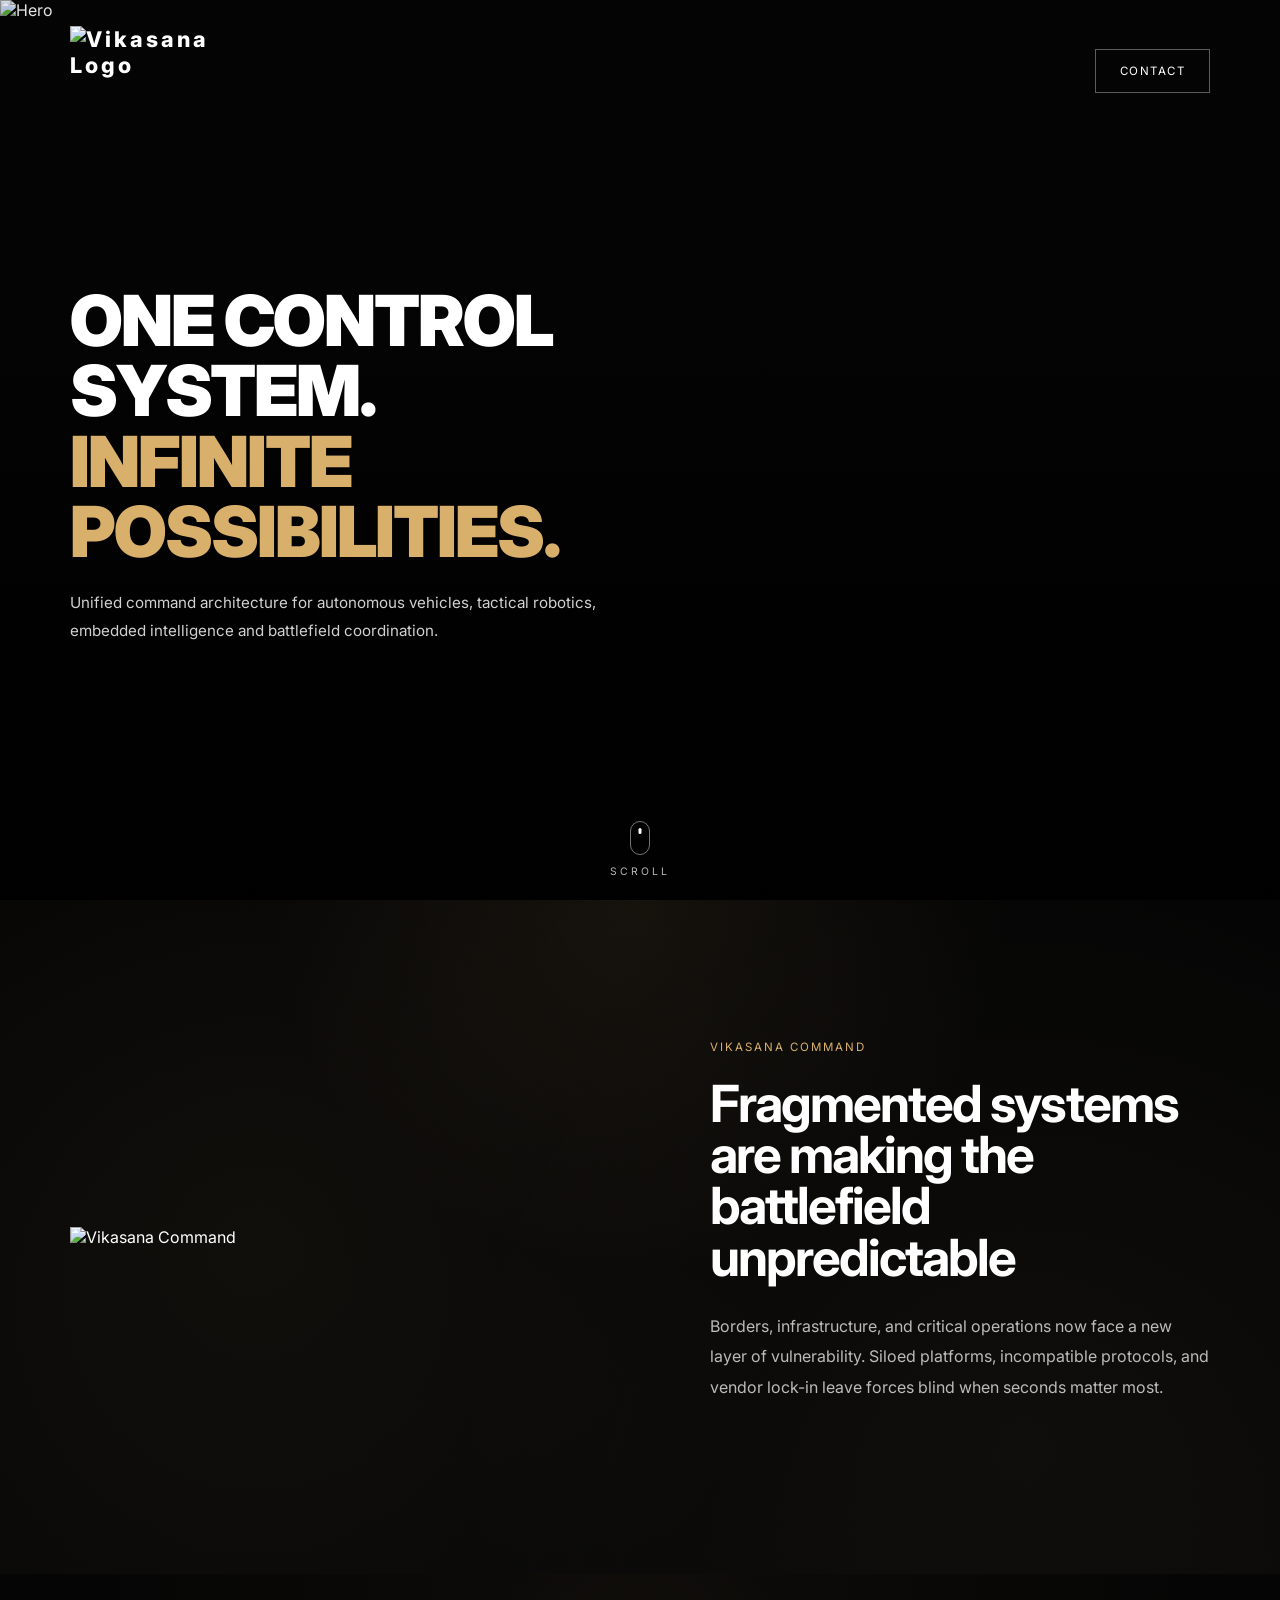
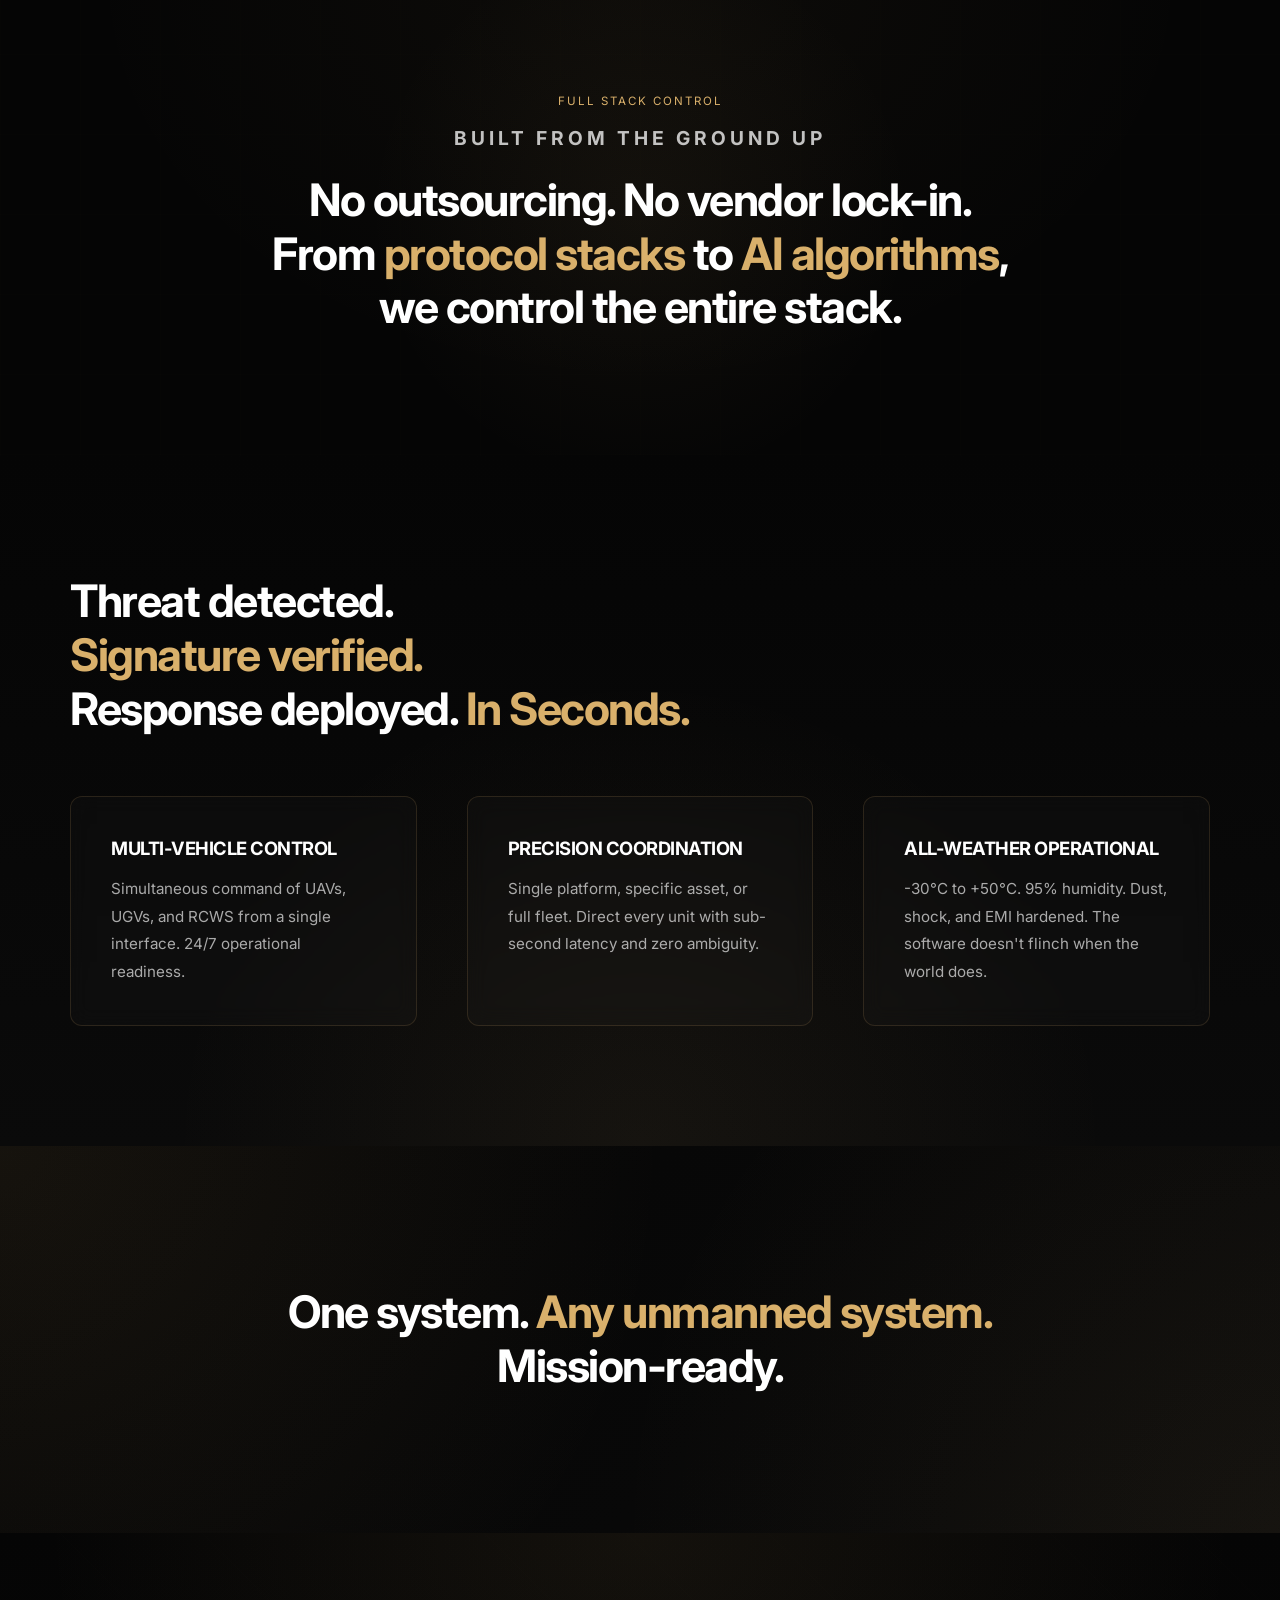
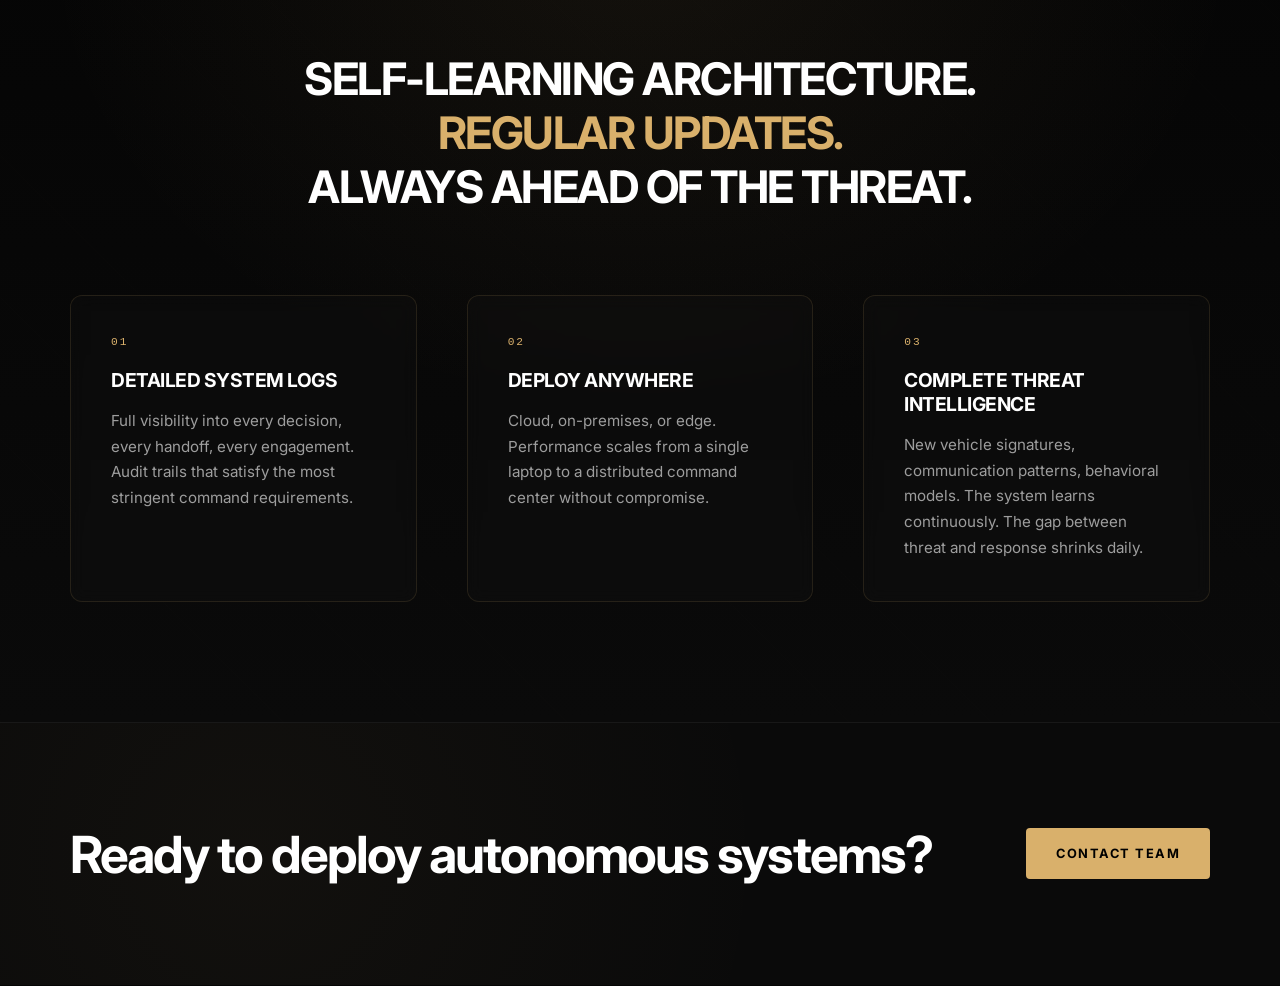
==== commit 654b6c59: "Create index.html" ====
--- a/index.html
+++ b/index.html
@@ -1,738 +1,1277 @@
-<!DOCTYPE html>
-<html lang="en">
-<head>
-  <meta charset="UTF-8">
-  <meta name="viewport" content="width=device-width, initial-scale=1.0">
-  <meta name="description" content="Vikasana Systems — Indigenous defence and autonomous platforms for Land, Air, and Water. ROV, UAV, UGV with edge AI computing. Built in Bharat.">
-  <meta name="theme-color" content="#262924">
-  <title>Vikasana Systems — Built in Bharat. Built to Endure.</title>
-  <link rel="preconnect" href="https://fonts.googleapis.com">
-  <link rel="preconnect" href="https://fonts.gstatic.com" crossorigin>
-  <link href="https://fonts.googleapis.com/css2?family=Share+Tech+Mono&family=Bebas+Neue&family=Barlow+Condensed:wght@300;400;500;600;700;800&family=Barlow:wght@300;400;500&display=swap" rel="stylesheet">
-  <link rel="stylesheet" href="css/style.css">
-</head>
-<body>
-
-  <div id="cur-ring" aria-hidden="true"></div>
-  <div id="cur-dot"  aria-hidden="true"></div>
-  <div id="cur-h"    aria-hidden="true"></div>
-  <div id="cur-v"    aria-hidden="true"></div>
-
-  <!-- ============================================================
-       MOBILE NAV
-  ============================================================ -->
-  <nav id="mob-nav" aria-label="Mobile navigation" role="dialog" aria-modal="true">
-    <button class="mob-close" id="nav-close" aria-label="Close menu">[ CLOSE ]</button>
-    <a href="#" data-page="home">Home</a>
-    <a href="#" data-page="domains">Domains</a>
-    <a href="#" data-page="about">About</a>
-    <a href="#" data-page="technology">Technology</a>
-    <a href="#" data-page="investors">Investors</a>
-    <a href="#" data-page="contact">Contact</a>
-  </nav>
-
-  <!-- ============================================================
-       NAV
-  ============================================================ -->
-  <header id="nav" role="banner">
-    <a href="#" class="nav-brand" data-page="home" aria-label="Vikasana Systems — Home">
-      <div class="nav-brand-text">
-        <span class="nav-brand-name">Vikasana Systems</span>
-        <span class="nav-brand-sub">Defence &amp; Autonomous Platforms · India</span>
-      </div>
-    </a>
-    <ul class="nav-links" role="list">
-      <li><a href="#" data-page="domains">Domains</a></li>
-      <li><a href="#" data-page="about">About</a></li>
-      <li><a href="#" data-page="technology">Technology</a></li>
-      <li><a href="#" data-page="investors">Investors</a></li>
-      <li><a href="#" data-page="contact">Contact</a></li>
-    </ul>
-    <button class="nav-cta" data-page="contact" aria-label="Engage with Vikasana Systems">Engage</button>
-    <button class="nav-burger" id="nav-open" aria-label="Open menu" aria-expanded="false">
-      <span></span><span></span><span></span>
-    </button>
-  </header>
-
-  <!-- ================================================================
-       PAGE: HOME
-  ================================================================ -->
-  <div id="pg-home" class="page active">
-
-    <!-- HERO -->
-    <section id="hero" aria-label="Hero">
-      <div class="hero-video-wrap" aria-hidden="true">
-        <video id="hero-vid" autoplay muted loop playsinline preload="none" poster="./assets/img/invester.png">
-          <source src="assets/video/army.webm" type="video/webm">
-        </video>
-      </div>
-      <div class="hero-content">
-        <p class="hero-eyebrow">Vikasana Systems · India · Est. 2024</p>
-        <h1 class="hero-title">
-          Built<br>
-          <span class="ghost">in</span><br>
-          <span class="accent">Bharat.</span>
-        </h1>
-        <p class="hero-tagline">Built to Endure.</p>
-        <p class="hero-desc">
-          Indigenous autonomous systems for Land, Air, and Water —
-          edge AI, offgrid, no radio silence.
-        </p>
-        <div class="hero-actions">
-          <button class="btn-primary" data-page="domains">Our Domains</button>
-          <button class="btn-ghost"   data-page="investors">Investor Relations</button>
-        </div>
-      </div>
-
-      <div class="hero-strip" aria-hidden="true">
-        <div class="strip-item">
-          <span class="strip-item-label">Domain</span>
-          <span class="strip-item-val">Land · Air · Water</span>
-        </div>
-        <div class="strip-item">
-          <span class="strip-item-label">Compute</span>
-          <span class="strip-item-val">Edge AI · Offgrid</span>
-        </div>
-        <div class="strip-item">
-          <span class="strip-item-label">Comms</span>
-          <span class="strip-item-val">LPI / LPD</span>
-        </div>
-        <div class="strip-item">
-          <span class="strip-item-label">Platform</span>
-          <span class="strip-item-val">UGV · UAV · ROV · USV</span>
-        </div>
-        <div class="strip-live">
-          <div class="live-dot"></div>
-          Systems Active
-        </div>
-      </div>
-    </section>
-
-    <!-- STAT STRIP — what we build -->
-    <div class="stat-strip">
-      <div class="stat-cell">
-        <div class="stat-num">3</div>
-        <div class="stat-label">Physical Domains<br>Land · Air · Water</div>
-      </div>
-      <div class="stat-cell">
-        <div class="stat-num">&lt;5W</div>
-        <div class="stat-label">Edge AI Inference<br>On-device · No cloud</div>
-      </div>
-      <div class="stat-cell">
-        <div class="stat-num">LPI</div>
-        <div class="stat-label">Communications<br>Low Probability of Intercept</div>
-      </div>
-      <div class="stat-cell">
-        <div class="stat-num">iDEX</div>
-        <div class="stat-label">Framework Participant<br>Defence Innovation Ecosystem</div>
-      </div>
-    </div>
-
-    <!-- PRODUCTS PREVIEW — Drishtikon + Chakshu -->
-    <div class="products-home">
-      <div class="ph-header">
-        <div class="section-label">Active Products</div>
-      </div>
-      <div class="ph-grid">
-
-        <!-- DRISHTIKON -->
-        <button class="ph-card" data-page="domains">
-          <div class="ph-card-top">
-            <div class="ph-prod-id">PRD-01 · Software &amp; AI</div>
-            <div class="ph-status ph-status-active">Active</div>
-          </div>
-          <div class="ph-prod-name">Drishtikon</div>
-          <div class="ph-prod-sub">Universal Ground Control System</div>
-          <p class="ph-prod-desc">MAVLink 2.0 GCS for simultaneous command of up to 3 heterogeneous UAV platforms — fixed-wing, VTOL, multi-rotor. Live 10Hz telemetry, waypoint mission planning, EO/IR payload management, and AI object detection overlay. Web + Electron deployment.</p>
-          <div class="ph-specs-row">
-            <div class="ph-spec"><span class="ph-sl">Protocol</span><span class="ph-sv">MAVLink 2.0</span></div>
-            <div class="ph-spec"><span class="ph-sl">Max UAVs</span><span class="ph-sv">3 concurrent</span></div>
-            <div class="ph-spec"><span class="ph-sl">Telem Rate</span><span class="ph-sv">10 Hz</span></div>
-            <div class="ph-spec"><span class="ph-sl">Payloads</span><span class="ph-sv">EO · IR · WA</span></div>
-            <div class="ph-spec"><span class="ph-sl">Platforms</span><span class="ph-sv">Fixed · VTOL · Rotor</span></div>
-            <div class="ph-spec"><span class="ph-sl">Deployment</span><span class="ph-sv">Web · Electron</span></div>
-          </div>
-          <div class="ph-tags">
-            <span class="ph-tag">UAV Command</span>
-            <span class="ph-tag">Live Telemetry</span>
-            <span class="ph-tag">Mission Planning</span>
-            <span class="ph-tag">AI Detect</span>
-          </div>
-          <div class="ph-cta">View Details &rarr;</div>
-        </button>
-
-        <!-- CHAKSHU -->
-        <button class="ph-card" data-page="domains">
-          <div class="ph-card-top">
-            <div class="ph-prod-id">PRD-02 · Air Systems / Supporting Equipment</div>
-            <div class="ph-status ph-status-dev">Phase I</div>
-          </div>
-          <div class="ph-prod-name">Chakshu GPB</div>
-          <div class="ph-prod-sub">MIL-Grade Graphics Processing Board</div>
-          <p class="ph-prod-desc">3U MIL-standard Graphics Processing Board for airborne cockpit and mission display systems. Processes and overlays video from ARINC-818-2 optical, ARINC-818-2 copper, and STANAG 3350B sources simultaneously. OpenGL 2.0 rendering with Picture-in-Picture, anti-aliasing, and AGC circuitry. CEMILAC ATP in progress — HAL/DPSU programme.</p>
-          <div class="ph-specs-row">
-            <div class="ph-spec"><span class="ph-sl">Platform</span><span class="ph-sv">3U MIL / VPX</span></div>
-            <div class="ph-spec"><span class="ph-sl">Optical BW</span><span class="ph-sv">4.25 Gbps</span></div>
-            <div class="ph-spec"><span class="ph-sl">Graphics API</span><span class="ph-sv">OpenGL 2.0</span></div>
-            <div class="ph-spec"><span class="ph-sl">Video In</span><span class="ph-sv">5 channels</span></div>
-            <div class="ph-spec"><span class="ph-sl">Video Out</span><span class="ph-sv">OPT·LVDS·DVI</span></div>
-            <div class="ph-spec"><span class="ph-sl">Bus</span><span class="ph-sv">PCIe Gen3 · XMC</span></div>
-          </div>
-          <div class="ph-tags">
-            <span class="ph-tag">ARINC-818-2</span>
-            <span class="ph-tag">STANAG 3350B</span>
-            <span class="ph-tag">CEMILAC</span>
-            <span class="ph-tag">HAL DPSU</span>
-          </div>
-          <div class="ph-cta">View Details &rarr;</div>
-        </button>
-
-      </div>
-    </div>
-
-    <!-- CTA band -->
-    <section id="cta" aria-label="Call to action">
-      <h2 class="cta-title reveal">Command<br><span>with</span><br>Certainty.</h2>
-      <p class="cta-sub reveal rd1">Vikasana Systems · India · info@vikasanasystems.tech</p>
-      <div class="cta-actions reveal rd2">
-        <button class="btn-primary" data-page="contact">Engage with Us</button>
-        <button class="btn-ghost"   data-page="domains">Explore Domains</button>
-      </div>
-    </section>
-
-    <footer id="footer" role="contentinfo">
-      <div class="footer-main">
-        <div class="footer-brand">
-          <div class="nav-brand-text">
-            <span class="nav-brand-name">Vikasana Systems</span>
-            <span class="nav-brand-sub">Built in Bharat. Built to Endure.</span>
-          </div>
-          <p class="footer-brand-text">Indigenous defence and autonomous platforms for Land, Air, and Water. Hardware. Software. AI-native. Mission-ready.</p>
-          <div class="footer-badges">
-            <span class="fb-badge">Make in India</span>
-            <span class="fb-badge">MSME Registered</span>
-            <span class="fb-badge">Atmanirbhar Bharat</span>
-            <span class="fb-badge">iDEX Participant</span>
-          </div>
-        </div>
-        <div>
-          <div class="footer-col-title">Domains</div>
-          <ul class="footer-col-links" role="list">
-            <li><button data-page="domains">Land — UGV</button></li>
-            <li><button data-page="domains">Air — UAV</button></li>
-            <li><button data-page="domains">Water — ROV / USV</button></li>
-            <li><button data-page="domains">Software &amp; AI</button></li>
-            <li><button data-page="domains">Supporting Equipment</button></li>
-          </ul>
-        </div>
-        <div>
-          <div class="footer-col-title">Company</div>
-          <ul class="footer-col-links" role="list">
-            <li><button data-page="about">About Us</button></li>
-            <li><button data-page="technology">Technology</button></li>
-            <li><button data-page="investors">Investors</button></li>
-            <li><button data-page="contact">Contact</button></li>
-          </ul>
-        </div>
-        <div>
-          <div class="footer-col-title">Contact</div>
-          <ul class="footer-col-links" role="list">
-            <li><a href="mailto:info@vikasanasystems.tech">info@vikasanasystems.tech</a></li>
-            <li><button data-page="contact">Procurement</button></li>
-            <li><button data-page="investors">Investor Deck</button></li>
-          </ul>
-        </div>
-      </div>
-      <div class="footer-bottom">
-        <span class="footer-copy">&copy; 2026 Vikasana Systems · India · All Rights Reserved</span>
-        <div class="footer-legal-links">
-          <button class="footer-legal-btn" data-page="terms">Terms &amp; Conditions</button>
-          <span class="footer-legal-sep">·</span>
-          <button class="footer-legal-btn" data-page="privacy">Privacy Policy</button>
-          <span class="footer-legal-sep">·</span>
-          <span class="footer-copy">Defence Technology · info@vikasanasystems.tech</span>
-        </div>
-      </div>
-    </footer>
-  </div>
-
-  <!-- ================================================================
-       PAGE: DOMAINS
-  ================================================================ -->
-  <div id="pg-domains" class="page">
-    <div class="inner-page">
-      <div class="section-label reveal">Operating Domains</div>
-
-      <!-- UxV cycling heading — replaces "LAND. AIR. WATER." -->
-      <div class="uxv-domains-wrap reveal rd1" aria-label="Unmanned Land/Air/Water Vehicle platforms">
-        <div class="uxv-display">
-          <span class="uxv-u">U</span>
-          <div class="uxv-slot" aria-live="polite" aria-label="domain cycling">
-            <div class="uxv-reel" id="uxv-reel">
-              <span class="uxv-slide">Land</span>
-              <span class="uxv-slide">Air</span>
-              <span class="uxv-slide">Water</span>
-            </div>
-          </div>
-          <span class="uxv-v">V</span>
-        </div>
-        <p class="uxv-expand">Unmanned <span id="uxv-expand-word">Land</span> Vehicle</p>
-      </div>
-
-      <p class="page-intro reveal rd2">
-        Vikasana Systems operates across the three primary physical domains of modern conflict — building indigenous autonomous platforms engineered to work in concert as a unified multi-domain network.
-      </p>
-
-      <div class="domain-grid">
-        <div class="domain-card reveal rd1">
-          <div class="dc-num">DOM-01</div>
-          <div class="dc-icon" aria-hidden="true">
-            <svg width="44" height="44" viewBox="0 0 44 44" fill="none"><rect x="1.5" y="1.5" width="41" height="41" stroke="#6F7A60" stroke-width="0.8" opacity="0.3"/><rect x="8" y="18" width="28" height="14" fill="none" stroke="#AEB6A8" stroke-width="1.3"/><rect x="13" y="13" width="18" height="8" fill="none" stroke="#AEB6A8" stroke-width="1.1"/><circle cx="14" cy="32" r="3.5" fill="none" stroke="#AEB6A8" stroke-width="1.2"/><circle cx="30" cy="32" r="3.5" fill="none" stroke="#AEB6A8" stroke-width="1.2"/><line x1="24" y1="13" x2="31" y2="8" stroke="#6F7A60" stroke-width="1.2"/><circle cx="31" cy="8" r="1.5" fill="#6F7A60"/></svg>
-          </div>
-          <div class="dc-title">Land Systems</div>
-          <div class="dc-desc">Unmanned Ground Vehicles (UGV) built for reconnaissance, perimeter security, and logistics support. Autonomous navigation with terrain-adaptive control and silent electric drive. Designed to operate where putting a soldier at risk is unacceptable.</div>
-          <div class="dc-tags"><span class="dc-tag">UGV</span><span class="dc-tag">Autonomous Nav</span><span class="dc-tag">Perimeter Security</span><span class="dc-tag">Logistics</span></div>
-        </div>
-        <div class="domain-card reveal rd2">
-          <div class="dc-num">DOM-02</div>
-          <div class="dc-icon" aria-hidden="true">
-            <svg width="44" height="44" viewBox="0 0 44 44" fill="none"><rect x="1.5" y="1.5" width="41" height="41" stroke="#6F7A60" stroke-width="0.8" opacity="0.3"/><path d="M22 8 L29 22 L38 24 L29 30 L31 38 L22 34 L13 38 L15 30 L6 24 L15 22 Z" fill="none" stroke="#AEB6A8" stroke-width="1.3"/><circle cx="22" cy="22" r="5" fill="none" stroke="#AEB6A8" stroke-width="1.2"/><circle cx="22" cy="22" r="2" fill="#AEB6A8"/></svg>
-          </div>
-          <div class="dc-title">Air Systems</div>
-          <div class="dc-desc">Fixed-wing and multi-rotor UAVs designed for ISR, target acquisition, and electronic warfare support. Low acoustic signature, extended endurance, and fully encrypted C2 with no radio silence requirement using LPI/LPD waveforms.</div>
-          <div class="dc-tags"><span class="dc-tag">UAV</span><span class="dc-tag">ISR</span><span class="dc-tag">Fixed-Wing</span><span class="dc-tag">VTOL</span><span class="dc-tag">LPI/LPD</span></div>
-        </div>
-        <div class="domain-card reveal rd3">
-          <div class="dc-num">DOM-03</div>
-          <div class="dc-icon" aria-hidden="true">
-            <svg width="44" height="44" viewBox="0 0 44 44" fill="none"><rect x="1.5" y="1.5" width="41" height="41" stroke="#6F7A60" stroke-width="0.8" opacity="0.3"/><path d="M6 30 Q10 23 14 30 Q18 37 22 30 Q26 23 30 30 Q34 37 38 30" fill="none" stroke="#AEB6A8" stroke-width="1.3"/><path d="M11 26 L22 14 L33 26" fill="none" stroke="#AEB6A8" stroke-width="1.2"/><line x1="22" y1="14" x2="22" y2="30" stroke="#6F7A60" stroke-width="1"/><circle cx="22" cy="12" r="2" fill="#6F7A60"/></svg>
-          </div>
-          <div class="dc-title">Water Systems</div>
-          <div class="dc-desc">Remotely Operated Vehicles (ROV) and Unmanned Surface Vessels (USV) for coastal patrol, underwater inspection, mine detection, and maritime domain awareness. Autonomous NMEA-fused navigation with acoustic positioning.</div>
-          <div class="dc-tags"><span class="dc-tag">ROV</span><span class="dc-tag">USV</span><span class="dc-tag">Coastal Patrol</span><span class="dc-tag">Mine Detection</span></div>
-        </div>
-        <div class="domain-card reveal rd4">
-          <div class="dc-num">DOM-04</div>
-          <div class="dc-icon" aria-hidden="true">
-            <svg width="44" height="44" viewBox="0 0 44 44" fill="none"><rect x="1.5" y="1.5" width="41" height="41" stroke="#6F7A60" stroke-width="0.8" opacity="0.3"/><rect x="8" y="12" width="28" height="20" rx="1" fill="none" stroke="#AEB6A8" stroke-width="1.3"/><line x1="8" y1="19" x2="36" y2="19" stroke="#AEB6A8" stroke-width="0.8" opacity="0.3"/><line x1="13" y1="24" x2="24" y2="24" stroke="#AEB6A8" stroke-width="1.1"/><line x1="13" y1="28" x2="20" y2="28" stroke="#AEB6A8" stroke-width="1.1"/><circle cx="31" cy="34" r="5" fill="none" stroke="#AEB6A8" stroke-width="1.2"/><line x1="34.5" y1="37.5" x2="37" y2="40" stroke="#AEB6A8" stroke-width="1.6"/><circle cx="31" cy="34" r="2" fill="#6F7A60"/></svg>
-          </div>
-          <div class="dc-title">Software &amp; AI</div>
-          <div class="dc-desc">Edge-native AI inference, computer vision, and C2 software running entirely on-device — no cloud, no latency, no dependency. Multi-platform GCS, sensor fusion middleware, and autonomous decision layers designed for contested electromagnetic environments.</div>
-          <div class="dc-tags"><span class="dc-tag">Edge AI</span><span class="dc-tag">Computer Vision</span><span class="dc-tag">GCS</span><span class="dc-tag">Sensor Fusion</span></div>
-        </div>
-        <div class="domain-card reveal rd1">
-          <div class="dc-num">DOM-05</div>
-          <div class="dc-icon" aria-hidden="true">
-            <svg width="44" height="44" viewBox="0 0 44 44" fill="none"><rect x="1.5" y="1.5" width="41" height="41" stroke="#6F7A60" stroke-width="0.8" opacity="0.3"/><circle cx="22" cy="22" r="14" fill="none" stroke="#AEB6A8" stroke-width="1.2" opacity="0.35"/><circle cx="22" cy="22" r="7" fill="none" stroke="#AEB6A8" stroke-width="1.3"/><line x1="22" y1="8" x2="22" y2="15" stroke="#AEB6A8" stroke-width="1.3"/><line x1="22" y1="29" x2="22" y2="36" stroke="#AEB6A8" stroke-width="1.3"/><line x1="8" y1="22" x2="15" y2="22" stroke="#AEB6A8" stroke-width="1.3"/><line x1="29" y1="22" x2="36" y2="22" stroke="#AEB6A8" stroke-width="1.3"/><circle cx="22" cy="22" r="2.5" fill="#AEB6A8"/></svg>
-          </div>
-          <div class="dc-title">Supporting Equipment</div>
-          <div class="dc-desc">Portable ground stations, encrypted datalink hardware, battery and power management systems, ruggedised sensor packages, and field-deployable edge compute modules — all designed to complement and extend the Vikasana platform ecosystem.</div>
-          <div class="dc-tags"><span class="dc-tag">Ground Stations</span><span class="dc-tag">Datalink HW</span><span class="dc-tag">Power Systems</span><span class="dc-tag">Edge Compute</span></div>
-        </div>
-        <div class="domain-card reveal rd2">
-          <div class="dc-num">DOM-06</div>
-          <div class="dc-icon" aria-hidden="true">
-            <svg width="44" height="44" viewBox="0 0 44 44" fill="none"><rect x="1.5" y="1.5" width="41" height="41" stroke="#6F7A60" stroke-width="0.8" opacity="0.3"/><polygon points="22,8 36,22 22,36 8,22" fill="none" stroke="#AEB6A8" stroke-width="1.3"/><polygon points="22,15 29,22 22,29 15,22" fill="rgba(111,122,96,0.18)"/><circle cx="22" cy="22" r="3.5" fill="none" stroke="#AEB6A8" stroke-width="1.2"/><circle cx="22" cy="22" r="1.5" fill="#AEB6A8"/><line x1="22" y1="8" x2="22" y2="15" stroke="#6F7A60" stroke-width="1"/><line x1="22" y1="29" x2="22" y2="36" stroke="#6F7A60" stroke-width="1"/><line x1="8" y1="22" x2="15" y2="22" stroke="#6F7A60" stroke-width="1"/><line x1="29" y1="22" x2="36" y2="22" stroke="#6F7A60" stroke-width="1"/></svg>
-          </div>
-          <div class="dc-title">Multi-Domain Network</div>
-          <div class="dc-desc">All Vikasana platforms interoperate as a unified mesh. A UGV on the ground, a UAV overhead, and an ROV offshore share situational awareness through a common encrypted, low-probability-of-intercept data fabric — with zero cloud infrastructure.</div>
-          <div class="dc-tags"><span class="dc-tag">Mesh Networking</span><span class="dc-tag">Multi-Domain</span><span class="dc-tag">Offgrid</span><span class="dc-tag">Encrypted</span></div>
-        </div>
-      </div>
-
-      <div class="products-soon reveal">
-        <div class="ps-left">
-          <div class="ps-tag">Platform Status</div>
-          <div class="ps-title">Products — Listing Soon</div>
-          <div class="ps-desc">Specific product lines across the ROV, UAV, and UGV domains are under active development. Technical specifications, payload configurations, and procurement details will be published upon readiness. Register interest to be notified at launch.</div>
-        </div>
-        <div class="ps-right">
-          <div class="ps-badge">In Development</div>
-          <div class="ps-badge">Q4 2025 Target</div>
-          <button class="ps-notify" data-page="contact">Register Interest</button>
-        </div>
-      </div>
-    </div>
-    <section id="cta" aria-label="Call to action">
-      <h2 class="cta-title reveal">Command<br><span>with</span><br>Certainty.</h2>
-      <div class="cta-actions reveal rd1"><button class="btn-primary" data-page="contact">Engage with Us</button></div>
-    </section>
-    <div class="slim-footer"><span class="footer-copy">&copy; 2026 Vikasana Systems · India · All Rights Reserved</span></div>
-  </div>
-
-  <!-- ================================================================
-       PAGE: ABOUT
-  ================================================================ -->
-  <div id="pg-about" class="page">
-    <section id="about" aria-labelledby="about-heading">
-      <div class="about-media reveal rd1">
-        <!-- Pexels royalty-free: Defence/Tech atmosphere — placeholder until official footage -->
-        <video autoplay muted loop playsinline
-          poster="./assets/img/invester.png"
-          aria-label="Vikasana Systems engineering team at work">
-          <source src="./assets/video/ugv.webm" type="video/webm">
-        </video>
-        <div class="about-media-overlay"></div>
-        <div class="about-media-note">AI-generated placeholder · Official footage coming soon</div>
-        <div class="brkt tl" aria-hidden="true"></div>
-        <div class="brkt tr" aria-hidden="true"></div>
-        <div class="brkt bl" aria-hidden="true"></div>
-        <div class="brkt br" aria-hidden="true"></div>
-      </div>
-      <div class="about-text-wrap">
-        <div class="section-label reveal rd1">Our DNA</div>
-        <h2 id="about-heading" class="section-title reveal rd2">Forged<br><em>in India.</em></h2>
-        <p class="about-lead reveal rd3">We build what the mission demands — not what the catalogue offers.</p>
-        <p class="about-body reveal rd3">Vikasana Systems is an Indian defence and autonomous technology company building integrated hardware-software platforms across land, air, and maritime domains. Every system we ship is designed, engineered, and assembled in India — from embedded firmware to AI inference pipelines.</p>
-        <p class="about-body reveal rd3">Our platforms are conceived for low-signature, no-radio-silence operations. Portable. Compact. Powered by edge AI running completely off-grid, consuming a fraction of the energy of comparable Western systems.</p>
-        <div class="about-stats reveal rd4">
-          <div class="about-stat">
-            <div class="as-val">India</div>
-            <div class="as-label">Design · Engineering · Assembly</div>
-          </div>
-          <div class="about-stat">
-            <div class="as-val">MSME</div>
-            <div class="as-label">Registered · Govt. of India</div>
-          </div>
-          <div class="about-stat">
-            <div class="as-val">&lt;5W</div>
-            <div class="as-label">Edge AI · On-device inference</div>
-          </div>
-        </div>
-        <div class="keypoints reveal rd5">
-          <div class="keypoint"><span class="kp-bullet">//</span><span class="kp-text">No external radio dependency — low-intercept, LPI/LPD communication architecture</span></div>
-          <div class="keypoint"><span class="kp-bullet">//</span><span class="kp-text">Vertically integrated: silicon to software, one team, one stack</span></div>
-          <div class="keypoint"><span class="kp-bullet">//</span><span class="kp-text">Edge AI inference on-device — no cloud dependency in the operational loop</span></div>
-          <div class="keypoint"><span class="kp-bullet">//</span><span class="kp-text">Purpose-built for Indian terrain, climate, and threat environment</span></div>
-          <div class="keypoint"><span class="kp-bullet">//</span><span class="kp-text">MSME Registered · Government of India — fully compliant with domestic content and sourcing norms</span></div>
-        </div>
-      </div>
-    </section>
-    <section id="cta" aria-label="Call to action">
-      <h2 class="cta-title reveal">Command<br><span>with</span><br>Certainty.</h2>
-      <div class="cta-actions reveal rd1"><button class="btn-primary" data-page="contact">Engage with Us</button></div>
-    </section>
-    <div class="slim-footer"><span class="footer-copy">&copy; 2026 Vikasana Systems · India · All Rights Reserved</span></div>
-  </div>
-
-  <!-- ================================================================
-       PAGE: TECHNOLOGY
-  ================================================================ -->
-  <div id="pg-technology" class="page">
-    <section id="technology" aria-labelledby="tech-heading">
-      <div class="domains-intro">
-        <div class="section-label reveal">Engineering Doctrine</div>
-        <h2 id="tech-heading" class="section-title reveal rd1">How We<br><em>Build.</em></h2>
-      </div>
-      <div class="tech-layout">
-        <div class="tech-pillars reveal rd2">
-          <div class="tech-pillar"><div class="tp-num">01</div><div><div class="tp-title">No Radio Silence Penalty</div><div class="tp-desc">Systems engineered around Low Probability of Intercept / Low Probability of Detection (LPI/LPD) communication architectures. Our platforms operate in contested RF environments without exposing position or intent.</div></div></div>
-          <div class="tech-pillar"><div class="tp-num">02</div><div><div class="tp-title">Edge AI — Zero Cloud</div><div class="tp-desc">All inference runs on-device. Object detection, target classification, sensor fusion, and autonomous decision-making execute locally on low-power embedded hardware. No latency. No external dependency. No intercept surface.</div></div></div>
-          <div class="tech-pillar"><div class="tp-num">03</div><div><div class="tp-title">Completely Offgrid</div><div class="tp-desc">Portable, self-powered platforms with onboard energy management. Designed for extended forward deployment without logistics tail. Smaller, lighter, and drawing a fraction of the power of comparable international systems.</div></div></div>
-          <div class="tech-pillar"><div class="tp-num">04</div><div><div class="tp-title">Sovereign Stack</div><div class="tp-desc">From bare-metal firmware on STM32 and i.MX8MP SoCs to GStreamer pipelines, Linux BSP, and application software — the entire stack is developed, owned, and auditable in India. No black-box foreign IP in the critical path.</div></div></div>
-          <div class="tech-pillar"><div class="tp-num">05</div><div><div class="tp-title">Field Survivability</div><div class="tp-desc">Ruggedised for high-vibration, temperature extremes, dust, and humidity. Every mechanical and electronic design decision accounts for Indian terrain conditions — from Himalayan high-altitude to coastal humid environments.</div></div></div>
-        </div>
-        <div class="tech-right reveal rd3">
-          <div class="stat-big-block">
-            <div class="sbb-val">Edge<br>AI</div>
-            <div class="sbb-label">On-Device · No Cloud · &lt;5W Inference</div>
-          </div>
-          <div class="cert-stack">
-            <div class="cert-row"><div class="cert-dot"></div><span class="cert-text">MSME Registered — Government of India</span></div>
-            <div class="cert-row"><div class="cert-dot"></div><span class="cert-text">Make in India — DPIIT Registered</span></div>
-            <div class="cert-row"><div class="cert-dot"></div><span class="cert-text">iDEX / DISC Framework Participant</span></div>
-            <div class="cert-row"><div class="cert-dot"></div><span class="cert-text">DRDO Technology Development Pathway</span></div>
-            <div class="cert-row"><div class="cert-dot"></div><span class="cert-text">Atmanirbhar Bharat Aligned</span></div>
-            <div class="cert-row"><div class="cert-dot"></div><span class="cert-text">ITAR / EAR Compliance Programme</span></div>
-          </div>
-        </div>
-      </div>
-    </section>
-    <section id="cta" aria-label="Call to action">
-      <h2 class="cta-title reveal">Command<br><span>with</span><br>Certainty.</h2>
-      <div class="cta-actions reveal rd1"><button class="btn-primary" data-page="contact">Engage with Us</button></div>
-    </section>
-    <div class="slim-footer"><span class="footer-copy">&copy; 2026 Vikasana Systems · India · All Rights Reserved</span></div>
-  </div>
-
-
-  <!-- ================================================================
-       PAGE: INVESTORS
-  ================================================================ -->
-  <div id="pg-investors" class="page">
-    <section id="investors" aria-labelledby="inv-heading">
-      <div class="inv-layout">
-        <div class="inv-left">
-          <div class="section-label reveal">Investor Relations</div>
-          <h2 id="inv-heading" class="section-title reveal rd1">The<br><em>Opportunity.</em></h2>
-          <p class="inv-left-text reveal rd2">India's defence modernisation mandate represents the largest procurement opportunity in the nation's history. The government has mandated 68% domestic procurement — a policy inflection reshaping the entire Indian defence industrial base. Vikasana Systems is positioned at the intersection of Atmanirbhar Bharat policy, the global autonomous systems surge, and next-generation edge AI.</p>
-          <div class="metrics-grid reveal rd3">
-            <div class="metric-cell"><div class="metric-val">$72B</div><div class="metric-label">India Defence Budget FY25</div></div>
-            <div class="metric-cell"><div class="metric-val">68%</div><div class="metric-label">Domestic Procurement Mandate</div></div>
-            <div class="metric-cell"><div class="metric-val">2030</div><div class="metric-label">Defence Export Target Year</div></div>
-            <div class="metric-cell"><div class="metric-val">iDEX</div><div class="metric-label">Innovation Framework Access</div></div>
-          </div>
-        </div>
-        <div class="inv-panel reveal rd2">
-          <h3>Why Vikasana Systems</h3>
-          <ul class="why-list">
-            <li>Vertically integrated hardware-software capability — one team from silicon to mission software</li>
-            <li>Rare combination: ROV, UAV, and UGV under one roof with shared AI and comms architecture</li>
-            <li>LPI/LPD radio-silence-compliant design — no comparable Indian competitor today</li>
-            <li>Edge AI offgrid compute at under 5W — 10× more power-efficient than comparable Western systems</li>
-            <li>Active prototype pipeline; products entering testing phase across all three domains</li>
-            <li>MSME Registered with Government of India — eligible for defence procurement preferential treatment and MSME-specific tenders</li>
-            <li>Direct policy tailwinds: iDEX, DISC, Make in India, Atmanirbhar Bharat</li>
-            <li>Zero foreign IP dependencies in critical path — full sovereign technology ownership</li>
-            <li>Export-ready architecture aligned with Friendly Foreign Countries (FFC) framework</li>
-          </ul>
-          <button class="btn-primary" data-page="contact">Request Investor Deck</button>
-        </div>
-      </div>
-    </section>
-    <section id="cta" aria-label="Call to action">
-      <h2 class="cta-title reveal">Command<br><span>with</span><br>Certainty.</h2>
-      <div class="cta-actions reveal rd1"><button class="btn-primary" data-page="contact">Engage with Us</button></div>
-    </section>
-    <div class="slim-footer"><span class="footer-copy">&copy; 2026 Vikasana Systems · India · All Rights Reserved</span></div>
-  </div>
-
-  <!-- ================================================================
-       PAGE: CONTACT
-  ================================================================ -->
-  <div id="pg-contact" class="page">
-    <section id="contact" aria-labelledby="contact-heading">
-      <div class="contact-layout">
-        <div class="contact-info">
-          <div class="section-label reveal">Contact</div>
-          <h2 id="contact-heading" class="section-title reveal rd1">Get In<br><em>Touch.</em></h2>
-          <p class="contact-lead reveal rd2">For procurement enquiries, investor relations, partnership discussions, or technical demonstrations — write to us directly. We respond within 48 hours.</p>
-          <div class="contact-details reveal rd3">
-            <div class="c-item"><span class="c-label">Primary Contact</span><span class="c-val"><a href="mailto:info@vikasanasystems.tech">info@vikasanasystems.tech</a></span></div>
-            <div class="c-item"><span class="c-label">Enquiry Types</span><span class="c-note">Procurement · Investment · Partnership · Demo Request</span></div>
-            <div class="c-item"><span class="c-label">Response Time</span><span class="c-note">Within 48 hours of receipt</span></div>
-          </div>
-        </div>
-        <div class="reveal rd2">
-          <div class="contact-form-wrap">
-            <div class="cf-row">
-              <div class="cf-field"><label class="cf-label" for="f-name">Full Name / Organisation *</label><input class="cf-input" id="f-name" type="text" placeholder="Cdr. Arjun Mehta / MoD" autocomplete="name"></div>
-              <div class="cf-field"><label class="cf-label" for="f-email">Email Address *</label><input class="cf-input" id="f-email" type="email" placeholder="secure@domain.gov.in" autocomplete="email"></div>
-            </div>
-            <div class="cf-row">
-              <div class="cf-field">
-                <label class="cf-label" for="f-type">Enquiry Type</label>
-                <select class="cf-select" id="f-type"><option value="" disabled selected>Select category</option><option>Procurement Enquiry</option><option>Investor Relations</option><option>Technical Demonstration</option><option>Partnership / Integration</option><option>R&amp;D Collaboration</option><option>Product Notification</option><option>Other</option></select>
-              </div>
-              <div class="cf-field">
-                <label class="cf-label" for="f-domain">Domain of Interest</label>
-                <select class="cf-select" id="f-domain"><option value="" disabled selected>Select domain</option><option>Land — UGV</option><option>Air — UAV</option><option>Water — ROV / USV</option><option>Software &amp; AI</option><option>Supporting Equipment</option><option>Full Portfolio</option></select>
-              </div>
-            </div>
-            <div class="cf-field"><label class="cf-label" for="f-msg">Message</label><textarea class="cf-textarea" id="f-msg" placeholder="Describe your requirement or enquiry in brief..."></textarea></div>
-            <div class="cf-submit"><button type="button" id="form-submit">Transmit Enquiry</button></div>
-          </div>
-        </div>
-      </div>
-    </section>
-    <div class="slim-footer"><span class="footer-copy">&copy; 2026 Vikasana Systems · India · All Rights Reserved</span></div>
-  </div>
-
-  <!-- ================================================================
-       PAGE: TERMS & CONDITIONS
-  ================================================================ -->
-  <div id="pg-terms" class="page">
-    <div class="inner-page legal-page">
-      <div class="legal-breadcrumb">
-        <button class="legal-back-btn" data-page="home">&larr; Back to Home</button>
-        <span class="legal-breadcrumb-sep">/</span>
-        <span class="legal-breadcrumb-cur">Terms &amp; Conditions</span>
-      </div>
-      <div class="section-label">Legal</div>
-      <h1 class="sec-h-legal">Terms &amp;<br><em>Conditions</em></h1>
-      <div class="legal-meta">
-        <span class="legal-meta-item">Effective: 1 January 2026</span>
-        <span class="legal-meta-item">Version: 1.0</span>
-        <span class="legal-meta-item">Jurisdiction: India</span>
-      </div>
-
-      <div class="legal-notice">
-        <span class="legal-notice-icon">//</span>
-        <p>Images, renders, and certain media on this website are AI-generated placeholders. Official product photography and video will replace these upon public launch. Videos are sourced from <a href="https://www.pexels.com/videos/" target="_blank" rel="noopener noreferrer">Pexels</a> under their free-to-use licence.</p>
-      </div>
-
-      <div class="legal-sections">
-
-        <div class="legal-section">
-          <div class="legal-sec-num">01</div>
-          <div class="legal-sec-body">
-            <h2 class="legal-sec-title">Acceptance of Terms</h2>
-            <p>By accessing or using the Vikasana Systems website ("Site"), you agree to be bound by these Terms and Conditions. If you do not agree with any part of these terms, you must not use the Site. These terms constitute a legally binding agreement between you and Vikasana Systems, an MSME registered enterprise incorporated in India.</p>
-          </div>
-        </div>
-
-        <div class="legal-section">
-          <div class="legal-sec-num">02</div>
-          <div class="legal-sec-body">
-            <h2 class="legal-sec-title">Intellectual Property</h2>
-            <p>All content on this Site — including but not limited to text, product names, technical specifications, trade names, logos, software names (Drishtikon, Chakshu), system designations, and visual design — is the proprietary intellectual property of Vikasana Systems and is protected under applicable Indian and international intellectual property laws.</p>
-            <p>You may not reproduce, distribute, modify, publicly display, or create derivative works from any content on this Site without prior written consent from Vikasana Systems.</p>
-            <p class="legal-note"><strong>Note on Media:</strong> Images marked as AI-generated are placeholders pending official product release. Video content is sourced from Pexels (pexels.com) under their royalty-free licence for commercial use. All Pexels content remains the copyright of the respective creators.</p>
-          </div>
-        </div>
-
-        <div class="legal-section">
-          <div class="legal-sec-num">03</div>
-          <div class="legal-sec-body">
-            <h2 class="legal-sec-title">Permitted Use</h2>
-            <p>This Site is intended for informational purposes only. You may access the Site for your own personal, non-commercial use to learn about Vikasana Systems' products and services. Any unauthorised use, including but not limited to commercial exploitation of content, systematic scraping, or reverse engineering of specifications, is strictly prohibited.</p>
-          </div>
-        </div>
-
-        <div class="legal-section">
-          <div class="legal-sec-num">04</div>
-          <div class="legal-sec-body">
-            <h2 class="legal-sec-title">Defence &amp; Export Compliance</h2>
-            <p>Vikasana Systems develops defence and dual-use technology subject to Indian export control regulations, including the Foreign Trade (Development and Regulation) Act 1992, SCOMET (Special Chemicals, Organisms, Materials, Equipment and Technologies) controls, and applicable international frameworks. Information provided on this Site regarding specifications and capabilities does not constitute an offer to export controlled items. All procurement, integration, and export activities are subject to applicable regulatory approvals.</p>
-          </div>
-        </div>
-
-        <div class="legal-section">
-          <div class="legal-sec-num">05</div>
-          <div class="legal-sec-body">
-            <h2 class="legal-sec-title">Disclaimers</h2>
-            <p>The Site is provided on an "as is" and "as available" basis. Vikasana Systems makes no warranties, express or implied, regarding the accuracy, completeness, or fitness for a particular purpose of any information presented. Specifications described are subject to change without notice. Products listed as "In Development," "Phase I," or "Coming Soon" have not yet received final regulatory clearances.</p>
-          </div>
-        </div>
-
-        <div class="legal-section">
-          <div class="legal-sec-num">06</div>
-          <div class="legal-sec-body">
-            <h2 class="legal-sec-title">Limitation of Liability</h2>
-            <p>To the maximum extent permitted by applicable law, Vikasana Systems shall not be liable for any indirect, incidental, special, consequential, or punitive damages arising from your use of, or inability to use, the Site or its contents.</p>
-          </div>
-        </div>
-
-        <div class="legal-section">
-          <div class="legal-sec-num">07</div>
-          <div class="legal-sec-body">
-            <h2 class="legal-sec-title">Governing Law</h2>
-            <p>These Terms and Conditions shall be governed by and construed in accordance with the laws of India. Any disputes arising out of or in connection with these terms shall be subject to the exclusive jurisdiction of the courts of India.</p>
-          </div>
-        </div>
-
-        <div class="legal-section">
-          <div class="legal-sec-num">08</div>
-          <div class="legal-sec-body">
-            <h2 class="legal-sec-title">Contact</h2>
-            <p>For legal enquiries, please write to: <a href="mailto:info@vikasanasystems.tech">info@vikasanasystems.tech</a></p>
-          </div>
-        </div>
-
-      </div>
-    </div>
-    <div class="slim-footer">
-      <span class="footer-copy">&copy; 2026 Vikasana Systems · India · All Rights Reserved</span>
-    </div>
-  </div>
-
-  <!-- ================================================================
-       PAGE: PRIVACY POLICY
-  ================================================================ -->
-  <div id="pg-privacy" class="page">
-    <div class="inner-page legal-page">
-      <div class="legal-breadcrumb">
-        <button class="legal-back-btn" data-page="home">&larr; Back to Home</button>
-        <span class="legal-breadcrumb-sep">/</span>
-        <span class="legal-breadcrumb-cur">Privacy Policy</span>
-      </div>
-      <div class="section-label">Legal</div>
-      <h1 class="sec-h-legal">Privacy<br><em>Policy</em></h1>
-      <div class="legal-meta">
-        <span class="legal-meta-item">Effective: 1 January 2026</span>
-        <span class="legal-meta-item">Version: 1.0</span>
-        <span class="legal-meta-item">Jurisdiction: India</span>
-      </div>
-
-      <div class="legal-notice">
-        <span class="legal-notice-icon">//</span>
-        <p>Vikasana Systems does not use advertising networks or sell user data. This policy describes what limited data is collected when you use this Site and how it is handled.</p>
-      </div>
-
-      <div class="legal-sections">
-
-        <div class="legal-section">
-          <div class="legal-sec-num">01</div>
-          <div class="legal-sec-body">
-            <h2 class="legal-sec-title">Data Controller</h2>
-            <p>Vikasana Systems ("we," "us") is the data controller for personal data collected through this Site. Contact: <a href="mailto:info@vikasanasystems.tech">info@vikasanasystems.tech</a></p>
-          </div>
-        </div>
-
-        <div class="legal-section">
-          <div class="legal-sec-num">02</div>
-          <div class="legal-sec-body">
-            <h2 class="legal-sec-title">Information We Collect</h2>
-            <p>We collect only information that you voluntarily provide through the contact form on this Site — specifically: your name or organisation, email address, enquiry category, domain of interest, and any message you choose to submit. We do not use tracking cookies, behavioural analytics, or third-party advertising scripts.</p>
-          </div>
-        </div>
-
-        <div class="legal-section">
-          <div class="legal-sec-num">03</div>
-          <div class="legal-sec-body">
-            <h2 class="legal-sec-title">How We Use Your Information</h2>
-            <p>Information submitted through the contact form is used solely to respond to your enquiry and, if relevant, to follow up on procurement, investor relations, or partnership discussions. We do not add you to marketing lists without explicit consent, and we do not share your information with third parties except where required by law.</p>
-          </div>
-        </div>
-
-        <div class="legal-section">
-          <div class="legal-sec-num">04</div>
-          <div class="legal-sec-body">
-            <h2 class="legal-sec-title">Data Retention</h2>
-            <p>Enquiry data is retained only as long as necessary to respond to and close your request, or as required under applicable Indian law. You may request deletion of your data at any time by writing to us at <a href="mailto:info@vikasanasystems.tech">info@vikasanasystems.tech</a>.</p>
-          </div>
-        </div>
-
-        <div class="legal-section">
-          <div class="legal-sec-num">05</div>
-          <div class="legal-sec-body">
-            <h2 class="legal-sec-title">Third-Party Services</h2>
-            <p>This Site loads fonts from Google Fonts (fonts.googleapis.com). Google Fonts may collect standard web server logs including your IP address when fonts are requested. This Site also references video content hosted on Pexels. When such content plays, Pexels' standard server logs may apply. We are not responsible for the privacy practices of these third-party services.</p>
-          </div>
-        </div>
-
-        <div class="legal-section">
-          <div class="legal-sec-num">06</div>
-          <div class="legal-sec-body">
-            <h2 class="legal-sec-title">Security</h2>
-            <p>We implement appropriate technical and organisational measures to protect personal data against unauthorised access, disclosure, or destruction. However, no method of transmission over the internet is completely secure, and we cannot guarantee absolute security.</p>
-          </div>
-        </div>
-
-        <div class="legal-section">
-          <div class="legal-sec-num">07</div>
-          <div class="legal-sec-body">
-            <h2 class="legal-sec-title">Your Rights</h2>
-            <p>Under applicable Indian data protection law, you have the right to access, correct, and request deletion of any personal data we hold about you. To exercise these rights, contact us at <a href="mailto:info@vikasanasystems.tech">info@vikasanasystems.tech</a>.</p>
-          </div>
-        </div>
-
-        <div class="legal-section">
-          <div class="legal-sec-num">08</div>
-          <div class="legal-sec-body">
-            <h2 class="legal-sec-title">Changes to This Policy</h2>
-            <p>We may update this Privacy Policy from time to time. The effective date at the top of this page will reflect the most recent revision. Continued use of the Site after any changes constitutes acceptance of the revised policy.</p>
-          </div>
-        </div>
-
-      </div>
-    </div>
-    <div class="slim-footer">
-      <span class="footer-copy">&copy; 2026 Vikasana Systems · India · All Rights Reserved</span>
-    </div>
-  </div>
-
-
-  <script src="js/main.js"></script>
-</body>
-</html>
+
+<!DOCTYPE html>
+<html lang="en">
+<head>
+<meta charset="UTF-8" />
+<meta name="viewport" content="width=device-width, initial-scale=1.0"/>
+
+<title>Vikasana Systems</title>
+
+<link rel="preconnect" href="https://fonts.googleapis.com">
+<link href="https://fonts.googleapis.com/css2?family=Inter:wght@300;400;500;600;700;800;900&display=swap" rel="stylesheet">
+
+<style>
+
+*{
+    margin:0;
+    padding:0;
+    box-sizing:border-box;
+}
+
+html{
+    scroll-behavior:smooth;
+}
+
+body{
+    font-family:'Inter',sans-serif;
+    background:#050505;
+    color:#fff;
+    overflow-x:hidden;
+}
+
+/* =========================================
+   GLOBAL
+========================================= */
+
+.container{
+    width:100%;
+    max-width:1450px;
+    margin:auto;
+    padding:0 70px;
+}
+
+section{
+    position:relative;
+}
+
+/* =========================================
+   HERO
+========================================= */
+
+.hero{
+    position:relative;
+    width:100%;
+    height:100vh;
+    overflow:hidden;
+
+    display:flex;
+    align-items:flex-end;
+}
+
+.hero-bg{
+    position:absolute;
+    inset:0;
+
+    width:100%;
+    height:100%;
+
+    object-fit:cover;
+    object-position:center;
+
+    z-index:1;
+}
+
+.hero::before{
+    content:"";
+    position:absolute;
+    inset:0;
+
+    z-index:2;
+
+    background:
+    linear-gradient(
+        to bottom,
+        rgba(0,0,0,0.10) 0%,
+        rgba(0,0,0,0.20) 30%,
+        rgba(0,0,0,0.55) 55%,
+        rgba(0,0,0,0.85) 75%,
+        rgba(0,0,0,0.96) 100%
+    );
+}
+
+/* =========================================
+   NAVBAR
+========================================= */
+
+.navbar{
+    position:absolute;
+    top:0;
+    left:0;
+    width:100%;
+
+    z-index:10;
+
+    padding:26px 0;
+}
+
+.nav-inner{
+    display:flex;
+    align-items:center;
+    justify-content:space-between;
+}
+
+.logo{
+    display:flex;
+    align-items:center;
+    gap:14px;
+
+    font-size:1.35rem;
+    font-weight:800;
+    letter-spacing:3px;
+}
+
+.logo-mark{
+    width:18px;
+    height:18px;
+
+    border:1.5px solid #fff;
+    transform:rotate(45deg);
+}
+
+.nav-links{
+    display:flex;
+    gap:48px;
+    list-style:none;
+}
+
+.nav-links a{
+    text-decoration:none;
+    color:rgba(255,255,255,0.9);
+
+    font-size:0.78rem;
+    letter-spacing:1.8px;
+    font-weight:500;
+
+    transition:0.3s;
+}
+
+.nav-links a:hover{
+    color:#d9b06b;
+}
+
+.contact-btn{
+    text-decoration:none;
+    color:#fff;
+
+    border:1px solid rgba(255,255,255,0.35);
+
+    padding:14px 24px;
+
+    font-size:0.72rem;
+    letter-spacing:1.5px;
+
+    transition:0.3s;
+}
+
+.contact-btn:hover{
+    background:#d9b06b;
+    border-color:#d9b06b;
+    color:#000;
+}
+
+/* =========================================
+   HERO CONTENT
+========================================= */
+
+.hero-content{
+    position:relative;
+    z-index:5;
+
+    max-width:760px;
+    padding-top:30px;
+}
+    padding-bottom:80px;
+}
+
+.tag{
+    display:flex;
+    align-items:center;
+    gap:14px;
+
+    color:#d9b06b;
+
+    font-size:0.75rem;
+    letter-spacing:2.5px;
+
+    margin-bottom:24px;
+}
+
+.tag::before{
+    content:"";
+    width:42px;
+    height:1px;
+    background:#d9b06b;
+}
+
+.hero h1{
+    font-size:clamp(2.8rem,5.5vw,4.8rem);
+    line-height:1;
+
+    font-weight:900;
+    letter-spacing:-2px;
+
+    margin-bottom:22px;
+}
+
+.gold{
+    color:#d9b06b;
+}
+
+.desc{
+    max-width:560px;
+
+    color:rgba(255,255,255,0.82);
+
+    font-size:0.95rem;
+    line-height:1.8;
+}
+
+/* =========================================
+   SCROLL
+========================================= */
+
+.scroll-down{
+    position:absolute;
+
+    bottom:22px;
+    left:50%;
+
+    transform:translateX(-50%);
+
+    z-index:10;
+
+    display:flex;
+    flex-direction:column;
+    align-items:center;
+    gap:10px;
+
+    color:rgba(255,255,255,0.72);
+
+    font-size:0.65rem;
+    letter-spacing:3px;
+}
+
+.mouse{
+    width:20px;
+    height:34px;
+
+    border:1px solid rgba(255,255,255,0.45);
+    border-radius:30px;
+
+    position:relative;
+}
+
+.mouse::before{
+    content:"";
+
+    position:absolute;
+    top:6px;
+    left:50%;
+
+    transform:translateX(-50%);
+
+    width:3px;
+    height:6px;
+
+    border-radius:10px;
+
+    background:#fff;
+
+    animation:scroll 1.8s infinite;
+}
+
+@keyframes scroll{
+
+    0%{
+        opacity:0;
+        transform:translate(-50%,0);
+    }
+
+    40%{
+        opacity:1;
+    }
+
+    100%{
+        opacity:0;
+        transform:translate(-50%,10px);
+    }
+}
+
+/* =========================================
+   ANIMATED TOPOLOGY BACKGROUND
+========================================= */
+
+.topology-bg{
+    position:absolute;
+    inset:0;
+    z-index:1;
+    pointer-events:none;
+    overflow:hidden;
+}
+
+.topology-canvas{
+    width:100%;
+    height:100%;
+    display:block;
+}
+
+/* =========================================
+   PROBLEM STATEMENT (replaces GCS)
+========================================= */
+
+.problem{
+    position:relative;
+
+    padding:140px 0;
+
+    overflow:hidden;
+
+    background:
+    radial-gradient(
+        circle at top,
+        rgba(217,176,107,0.08),
+        transparent 40%
+    ),
+    linear-gradient(
+        to bottom,
+        #050505,
+        #080808
+    );
+}
+
+.problem::before{
+    content:"";
+
+    position:absolute;
+    inset:0;
+
+    z-index:1;
+
+    background-image: url('data:image/svg+xml,<svg xmlns="http://www.w3.org/2000/svg" width="100" height="100"><defs><filter id="noise"><feTurbulence type="fractalNoise" baseFrequency="0.9" numOctaves="4" result="noise"/><feDisplacementMap in="SourceGraphic" in2="noise" scale="0.5"/></filter></defs><rect width="100" height="100" fill="none" opacity="0.02"/></svg>');
+
+    opacity:0.12;
+
+    pointer-events:none;
+}
+
+.problem::after{
+    content:"";
+    position:absolute;
+    inset:0;
+    z-index:1;
+    background:
+        radial-gradient(
+            circle at 20% 50%,
+            rgba(217,176,107,0.05) 0%,
+            transparent 50%
+        ),
+        radial-gradient(
+            circle at 80% 80%,
+            rgba(217,176,107,0.04) 0%,
+            transparent 50%
+        );
+    pointer-events:none;
+}
+
+.problem-grid{
+    position:relative;
+    z-index:2;
+
+    display:grid;
+    grid-template-columns:1.1fr 1fr;
+
+    gap:90px;
+    align-items:center;
+}
+
+.problem-image{
+    overflow:hidden;
+
+
+
+}
+
+.problem-image img{
+    width:100%;
+    display:block;
+}
+
+.problem-text .section-tag{
+    color:#d9b06b;
+
+    font-size:0.72rem;
+    letter-spacing:2px;
+
+    margin-bottom:24px;
+}
+
+.problem-text h2{
+    font-size:clamp(2.5rem,4vw,4rem);
+
+    line-height:1;
+
+    letter-spacing:-2px;
+
+    margin-bottom:28px;
+}
+
+.problem-text p{
+    color:rgba(255,255,255,0.72);
+
+    font-size:1rem;
+    line-height:1.9;
+
+    margin-bottom:32px;
+
+    max-width:520px;
+}
+
+/* =========================================
+   BUILT FROM GROUND UP
+========================================= */
+
+.built{
+    position:relative;
+
+    padding:120px 0;
+
+    overflow:hidden;
+
+    background:
+    radial-gradient(
+        circle at center,
+        rgba(217,176,107,0.05),
+        transparent 40%
+    ),
+    #050505;
+}
+
+.built::before{
+    content:"";
+
+    position:absolute;
+    inset:0;
+
+    z-index:1;
+
+    background:
+        repeating-linear-gradient(
+            0deg,
+            rgba(217,176,107,0.02) 0px,
+            rgba(217,176,107,0.02) 1px,
+            transparent 1px,
+            transparent 80px
+        ),
+        repeating-linear-gradient(
+            90deg,
+            rgba(217,176,107,0.02) 0px,
+            rgba(217,176,107,0.02) 1px,
+            transparent 1px,
+            transparent 80px
+        );
+
+    opacity:0.4;
+
+    pointer-events:none;
+}
+
+.built::after{
+    content:"";
+    position:absolute;
+    inset:0;
+    z-index:1;
+    background:
+        radial-gradient(
+            ellipse 800px 600px at 50% 0%,
+            rgba(217,176,107,0.04) 0%,
+            transparent 70%
+        );
+    pointer-events:none;
+}
+
+.built-inner{
+    position:relative;
+    z-index:2;
+    text-align:center;
+    max-width:900px;
+    margin:0 auto;
+}
+
+.built-inner .section-tag{
+    color:#d9b06b;
+    font-size:0.72rem;
+    letter-spacing:2px;
+    margin-bottom:18px;
+}
+
+.built-inner h3{
+    font-size:clamp(1rem,1.5vw,1.3rem);
+    font-weight:700;
+    letter-spacing:4px;
+    margin-bottom:24px;
+    color:rgba(255,255,255,0.75);
+    text-transform:uppercase;
+}
+
+.built-inner h2{
+    font-size:clamp(2rem,3.5vw,3.5rem);
+    line-height:1.2;
+    letter-spacing:-1.5px;
+}
+
+/* =========================================
+   SPEED PROMISE
+========================================= */
+
+.speed{
+    position:relative;
+
+    padding:120px 0;
+
+    overflow:hidden;
+
+    background:
+    radial-gradient(
+        circle at 50% 100%,
+        rgba(217,176,107,0.06),
+        transparent 50%
+    ),
+    linear-gradient(
+        180deg,
+        #050505,
+        #0a0a0a
+    );
+}
+
+.speed::before{
+    content:"";
+
+    position:absolute;
+    inset:0;
+
+    z-index:1;
+
+    background-image:
+        linear-gradient(rgba(255,255,255,0.01) 1px, transparent 1px),
+        linear-gradient(90deg, rgba(255,255,255,0.01) 1px, transparent 1px);
+
+    background-size:120px 120px;
+
+    opacity:0.25;
+
+    pointer-events:none;
+}
+
+.speed-inner{
+    position:relative;
+    z-index:2;
+}
+
+.speed-inner h2{
+    font-size:clamp(2rem,3.5vw,3.5rem);
+
+    line-height:1.2;
+
+    letter-spacing:-1.5px;
+
+    margin-bottom:60px;
+
+    max-width:900px;
+}
+
+.speed-grid{
+    display:grid;
+    grid-template-columns:repeat(3, 1fr);
+    gap:50px;
+}
+
+.speed-item{
+    padding:40px;
+
+    border:1px solid rgba(217,176,107,0.15);
+
+    border-radius:12px;
+
+    background:rgba(255,255,255,0.02);
+
+    backdrop-filter:blur(10px);
+
+    transition:0.4s cubic-bezier(0.34, 1.56, 0.64, 1);
+}
+
+.speed-item:hover{
+    background:rgba(217,176,107,0.08);
+    border-color:rgba(217,176,107,0.35);
+    transform:translateY(-8px);
+}
+
+.speed-item h4{
+    font-size:1.15rem;
+
+    font-weight:700;
+
+    letter-spacing:-0.5px;
+
+    margin-bottom:16px;
+
+    text-transform:uppercase;
+}
+
+.speed-item p{
+    color:rgba(255,255,255,0.65);
+
+    font-size:0.95rem;
+
+    line-height:1.8;
+}
+
+/* =========================================
+   MODULARITY
+========================================= */
+
+.modularity{
+    position:relative;
+
+    padding:140px 0;
+
+    overflow:hidden;
+
+    background:
+    linear-gradient(
+        135deg,
+        #050505,
+        #0a0a0a
+    );
+}
+
+.modularity::before{
+    content:"";
+
+    position:absolute;
+    inset:0;
+
+    z-index:1;
+
+    background:
+        radial-gradient(circle at 0% 0%, rgba(217,176,107,0.08) 0%, transparent 50%),
+        radial-gradient(circle at 100% 100%, rgba(217,176,107,0.06) 0%, transparent 50%);
+
+    pointer-events:none;
+}
+
+.modularity-header{
+    position:relative;
+    z-index:2;
+
+    max-width:900px;
+
+    margin:0 auto;
+}
+
+.modularity-header h2{
+    font-size:clamp(2rem,3.5vw,3.5rem);
+
+    line-height:1.2;
+
+    letter-spacing:-1.5px;
+
+    text-align:center;
+}
+
+/* =========================================
+   NETWORK
+========================================= */
+
+.network{
+    position:relative;
+
+    padding:140px 0;
+
+    overflow:hidden;
+
+    background:
+    radial-gradient(
+        circle at 50% 50%,
+        rgba(217,176,107,0.06),
+        transparent 60%
+    ),
+    #050505;
+}
+
+.network::before{
+    content:"";
+
+    position:absolute;
+    inset:0;
+
+    z-index:1;
+
+    background-image:
+        linear-gradient(rgba(255,255,255,0.015) 1px, transparent 1px),
+        linear-gradient(90deg, rgba(255,255,255,0.015) 1px, transparent 1px);
+
+    background-size:100px 100px;
+
+    opacity:0.3;
+
+    pointer-events:none;
+}
+
+.network-header{
+    position:relative;
+    z-index:2;
+
+    max-width:900px;
+
+    margin:0 auto;
+}
+
+.network-header h2{
+    font-size:clamp(2rem,3.5vw,3.5rem);
+
+    line-height:1.2;
+
+    letter-spacing:-1.5px;
+
+    text-align:center;
+}
+
+/* =========================================
+   AI SECTION
+========================================= */
+
+.ai-section{
+    position:relative;
+
+    padding:120px 0;
+
+    overflow:hidden;
+
+    background:
+    radial-gradient(
+        ellipse 1000px 800px at 50% 0%,
+        rgba(217,176,107,0.07),
+        transparent 60%
+    ),
+    linear-gradient(
+        to bottom,
+        #050505,
+        #0a0a0a
+    );
+}
+
+.ai-section::before{
+    content:"";
+
+    position:absolute;
+    inset:0;
+
+    z-index:1;
+
+    background:
+        repeating-linear-gradient(
+            45deg,
+            rgba(217,176,107,0.01) 0px,
+            rgba(217,176,107,0.01) 1px,
+            transparent 1px,
+            transparent 100px
+        );
+
+    opacity:0.25;
+
+    pointer-events:none;
+}
+
+.ai-header{
+    text-align:center;
+
+    max-width:900px;
+
+    margin:0 auto;
+
+    margin-bottom:80px;
+
+    position:relative;
+
+    z-index:2;
+}
+
+.ai-header h2{
+    font-size:clamp(2rem,3.5vw,3.5rem);
+
+    line-height:1.2;
+
+    letter-spacing:-1.5px;
+
+    text-transform:uppercase;
+}
+
+.ai-header h2 .gold{
+    color:#d9b06b;
+}
+
+/* =========================================
+   FEATURE GRID (shared)
+========================================= */
+
+.feature-grid{
+    position:relative;
+    z-index:2;
+    display:grid;
+    grid-template-columns:repeat(3, 1fr);
+    gap:50px;
+    max-width:1200px;
+    margin:0 auto;
+}
+
+.feature-item{
+    text-align:left;
+
+    padding:40px;
+
+    border:1px solid rgba(217,176,107,0.12);
+
+    border-radius:12px;
+
+    background:rgba(255,255,255,0.015);
+
+    backdrop-filter:blur(8px);
+
+    transition:0.4s cubic-bezier(0.34, 1.56, 0.64, 1);
+}
+
+.feature-item:hover{
+    background:rgba(217,176,107,0.06);
+    border-color:rgba(217,176,107,0.3);
+    transform:translateY(-6px);
+}
+
+.feature-item .num{
+    font-size:0.7rem;
+    color:#d9b06b;
+    letter-spacing:2px;
+    margin-bottom:20px;
+    font-family:'JetBrains Mono',monospace;
+}
+
+.feature-item h4{
+    font-size:1.2rem;
+    font-weight:700;
+    letter-spacing:-0.5px;
+    margin-bottom:16px;
+    text-transform:uppercase;
+}
+
+.feature-item p{
+    color:rgba(255,255,255,0.6);
+    font-size:0.95rem;
+    line-height:1.7;
+}
+
+/* =========================================
+   FOOTER
+========================================= */
+
+.footer{
+    padding:100px 0;
+
+    border-top:1px solid rgba(255,255,255,0.06);
+
+    background:#0a0a0a;
+
+    position:relative;
+
+    overflow:hidden;
+}
+
+.footer::before{
+    content:"";
+
+    position:absolute;
+    inset:0;
+
+    z-index:1;
+
+    background:
+        radial-gradient(
+            circle at 20% 50%,
+            rgba(217,176,107,0.04),
+            transparent 50%
+        );
+
+    pointer-events:none;
+}
+
+.footer-inner{
+    display:flex;
+    align-items:center;
+    justify-content:space-between;
+
+    gap:40px;
+
+    position:relative;
+    z-index:2;
+}
+
+.footer h2{
+    font-size:clamp(2rem,4vw,3.5rem);
+
+    letter-spacing:-2px;
+}
+
+.footer a{
+    text-decoration:none;
+
+    color:#000;
+    background:#d9b06b;
+
+    padding:18px 30px;
+
+    font-size:0.8rem;
+    letter-spacing:1.5px;
+    font-weight:700;
+
+    transition:0.3s;
+
+    border-radius:4px;
+}
+
+.footer a:hover{
+    background:#ecc889;
+}
+
+/* =========================================
+   RESPONSIVE
+========================================= */
+
+@media(max-width:1100px){
+
+    .nav-links{
+        display:none;
+    }
+
+    .container{
+        padding:0 40px;
+    }
+
+    .problem-grid{
+        grid-template-columns:1fr;
+    }
+
+    .speed-grid{
+        grid-template-columns:1fr;
+        gap:40px;
+    }
+
+    .feature-grid{
+        grid-template-columns:1fr;
+        gap:40px;
+    }
+}
+
+@media(max-width:768px){
+
+    .container{
+        padding:0 24px;
+    }
+
+    .hero-content{
+        padding-bottom:70px;
+    }
+
+    .hero h1{
+        font-size:2.6rem;
+    }
+
+    .desc{
+        font-size:0.88rem;
+    }
+
+    .problem,
+    .built,
+    .speed,
+    .modularity,
+    .network,
+    .ai-section{
+        padding:90px 0;
+    }
+
+    .footer-inner{
+        flex-direction:column;
+        align-items:flex-start;
+    }
+
+}
+.logo img{
+    width:150px;
+    height:90px;
+    object-fit:contain;
+}
+
+</style>
+<base target="_blank">
+</head>
+
+<body>
+
+<!-- =========================================
+     HERO (UNCHANGED)
+========================================= -->
+
+<section class="hero">
+
+    <img src="bg.png" alt="Hero" class="hero-bg">
+
+    <!-- NAVBAR -->
+
+  <nav class="navbar">
+
+    <div class="container nav-inner">
+
+        <div class="logo">
+            <img src="logo.png" alt="Vikasana Logo" class="logo-img">
+            
+        </div>
+
+        <a href="mailto:info@vikasanasystems.tech" class="contact-btn">
+            CONTACT
+        </a>
+
+    </div>
+
+</nav>
+
+    <!-- CONTENT -->
+
+    <div class="container">
+
+        <div class="hero-content">
+
+   
+
+            <h1>
+                ONE CONTROL<br>
+                SYSTEM.<br>
+                <span class="gold">INFINITE POSSIBILITIES.</span>
+            </h1>
+
+            <p class="desc">
+                Unified command architecture for autonomous vehicles,
+                tactical robotics, embedded intelligence and
+                battlefield coordination.
+            </p>
+
+        </div>
+
+    </div>
+
+    <!-- SCROLL -->
+
+    <div class="scroll-down">
+
+        <div class="mouse"></div>
+
+        <span>SCROLL</span>
+
+    </div>
+
+</section>
+
+<!-- =========================================
+     PROBLEM STATEMENT
+========================================= -->
+
+<section class="problem">
+
+    <div class="container">
+
+        <div class="problem-grid">
+
+            <div class="problem-image">
+                <img src="gcs.png" alt="Vikasana Command">
+            </div>
+
+            <div class="problem-text">
+
+                <div class="section-tag">
+                    VIKASANA COMMAND
+                </div>
+
+                <h2>
+                    Fragmented systems are making the battlefield unpredictable
+                </h2>
+
+                <p>
+                    Borders, infrastructure, and critical operations now face a new layer of vulnerability. Siloed platforms, incompatible protocols, and vendor lock-in leave forces blind when seconds matter most.
+                </p>
+
+            </div>
+
+        </div>
+
+    </div>
+
+</section>
+
+<!-- =========================================
+     BUILT FROM GROUND UP
+========================================= -->
+
+<section class="built">
+
+    <div class="container">
+
+        <div class="built-inner">
+
+            <div class="section-tag">
+                FULL STACK CONTROL
+            </div>
+
+            <h3>Built from the ground up</h3>
+
+            <h2>
+                No outsourcing. No vendor lock-in.<br>
+                From <span class="gold">protocol stacks</span> to <span class="gold">AI algorithms</span>,<br>
+                we control the entire stack.
+            </h2>
+
+        </div>
+
+    </div>
+
+</section>
+
+<!-- =========================================
+     SPEED PROMISE
+========================================= -->
+
+<section class="speed">
+
+    <div class="container">
+
+        <div class="speed-inner">
+
+            <h2>
+                Threat detected.<br>
+                <span class="gold">Signature verified.</span><br>
+                Response deployed. <span class="gold">In Seconds.</span>
+            </h2>
+
+            <div class="speed-grid">
+
+                <div class="speed-item">
+                    <h4>Multi-Vehicle Control</h4>
+                    <p>Simultaneous command of UAVs, UGVs, and RCWS from a single interface. 24/7 operational readiness.</p>
+                </div>
+
+                <div class="speed-item">
+                    <h4>Precision Coordination</h4>
+                    <p>Single platform, specific asset, or full fleet. Direct every unit with sub-second latency and zero ambiguity.</p>
+                </div>
+
+                <div class="speed-item">
+                    <h4>All-Weather Operational</h4>
+                    <p>-30°C to +50°C. 95% humidity. Dust, shock, and EMI hardened. The software doesn't flinch when the world does.</p>
+                </div>
+
+            </div>
+
+        </div>
+
+    </div>
+
+</section>
+
+<!-- =========================================
+     MODULARITY
+========================================= -->
+
+<section class="modularity">
+
+    <div class="container">
+
+        <div class="modularity-header">
+
+            <h2>
+                One system. <span class="gold">Any unmanned system.</span><br>
+                Mission-ready.
+            </h2>
+
+        </div>
+
+    </div>
+
+</section>
+
+<!-- =========================================
+     NETWORK
+========================================= -->
+<!-- =========================================
+     AI SECTION
+========================================= -->
+
+<section class="ai-section">
+
+    <div class="container">
+
+        <div class="ai-header">
+
+            <h2>
+                Self-learning architecture.<br>
+                <span class="gold">Regular updates.</span><br>
+                Always ahead of the threat.
+            </h2>
+
+        </div>
+
+        <div class="feature-grid">
+
+            <div class="feature-item">
+                <div class="num">01</div>
+                <h4>Detailed System Logs</h4>
+                <p>Full visibility into every decision, every handoff, every engagement. Audit trails that satisfy the most stringent command requirements.</p>
+            </div>
+
+            <div class="feature-item">
+                <div class="num">02</div>
+                <h4>Deploy Anywhere</h4>
+                <p>Cloud, on-premises, or edge. Performance scales from a single laptop to a distributed command center without compromise.</p>
+            </div>
+
+            <div class="feature-item">
+                <div class="num">03</div>
+                <h4>Complete Threat Intelligence</h4>
+                <p>New vehicle signatures, communication patterns, behavioral models. The system learns continuously. The gap between threat and response shrinks daily.</p>
+            </div>
+
+        </div>
+
+    </div>
+
+</section>
+
+<!-- =========================================
+     FOOTER
+========================================= -->
+
+<footer class="footer">
+
+    <div class="container">
+
+        <div class="footer-inner">
+
+            <h2>
+                Ready to deploy autonomous systems?
+            </h2>
+
+           <a href="mailto:info@vikasanasystems.tech">
+    CONTACT TEAM
+</a>
+        </div>
+
+    </div>
+
+</footer>
+
+</body>
+</html>
